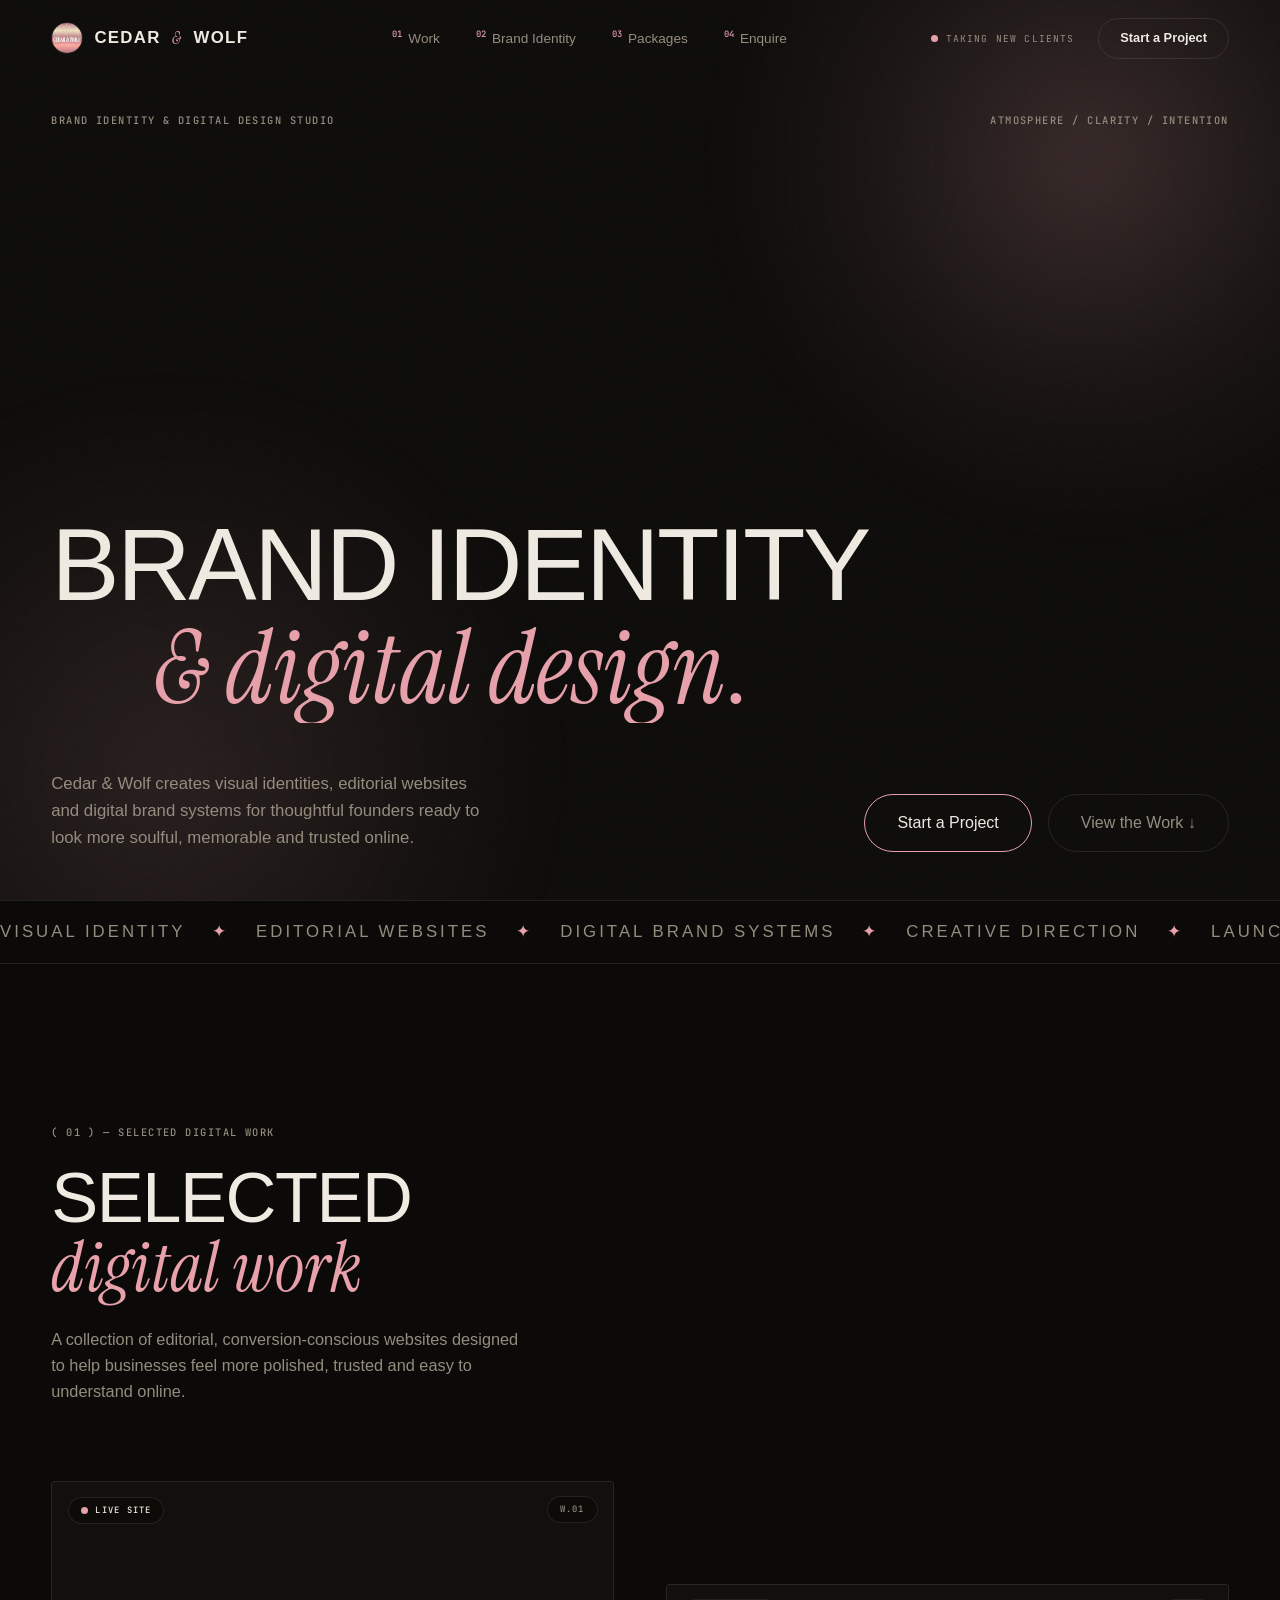
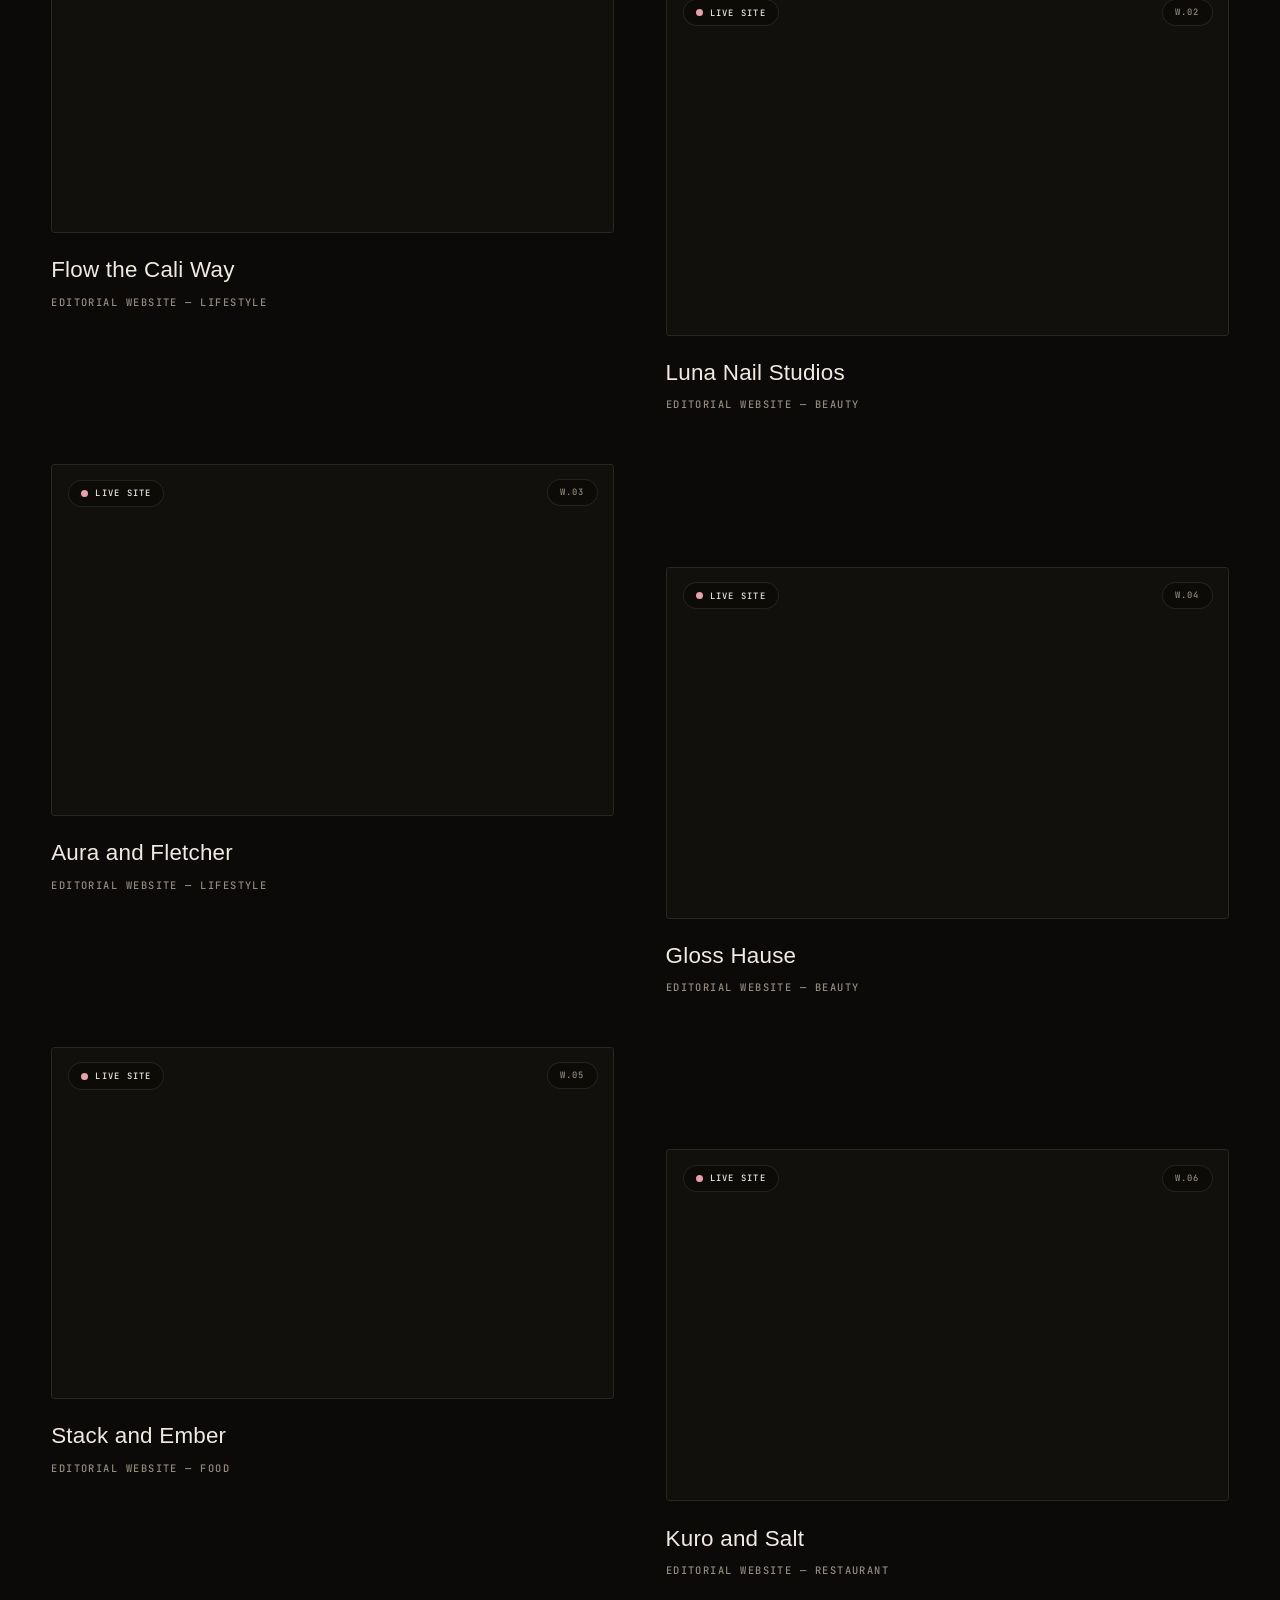
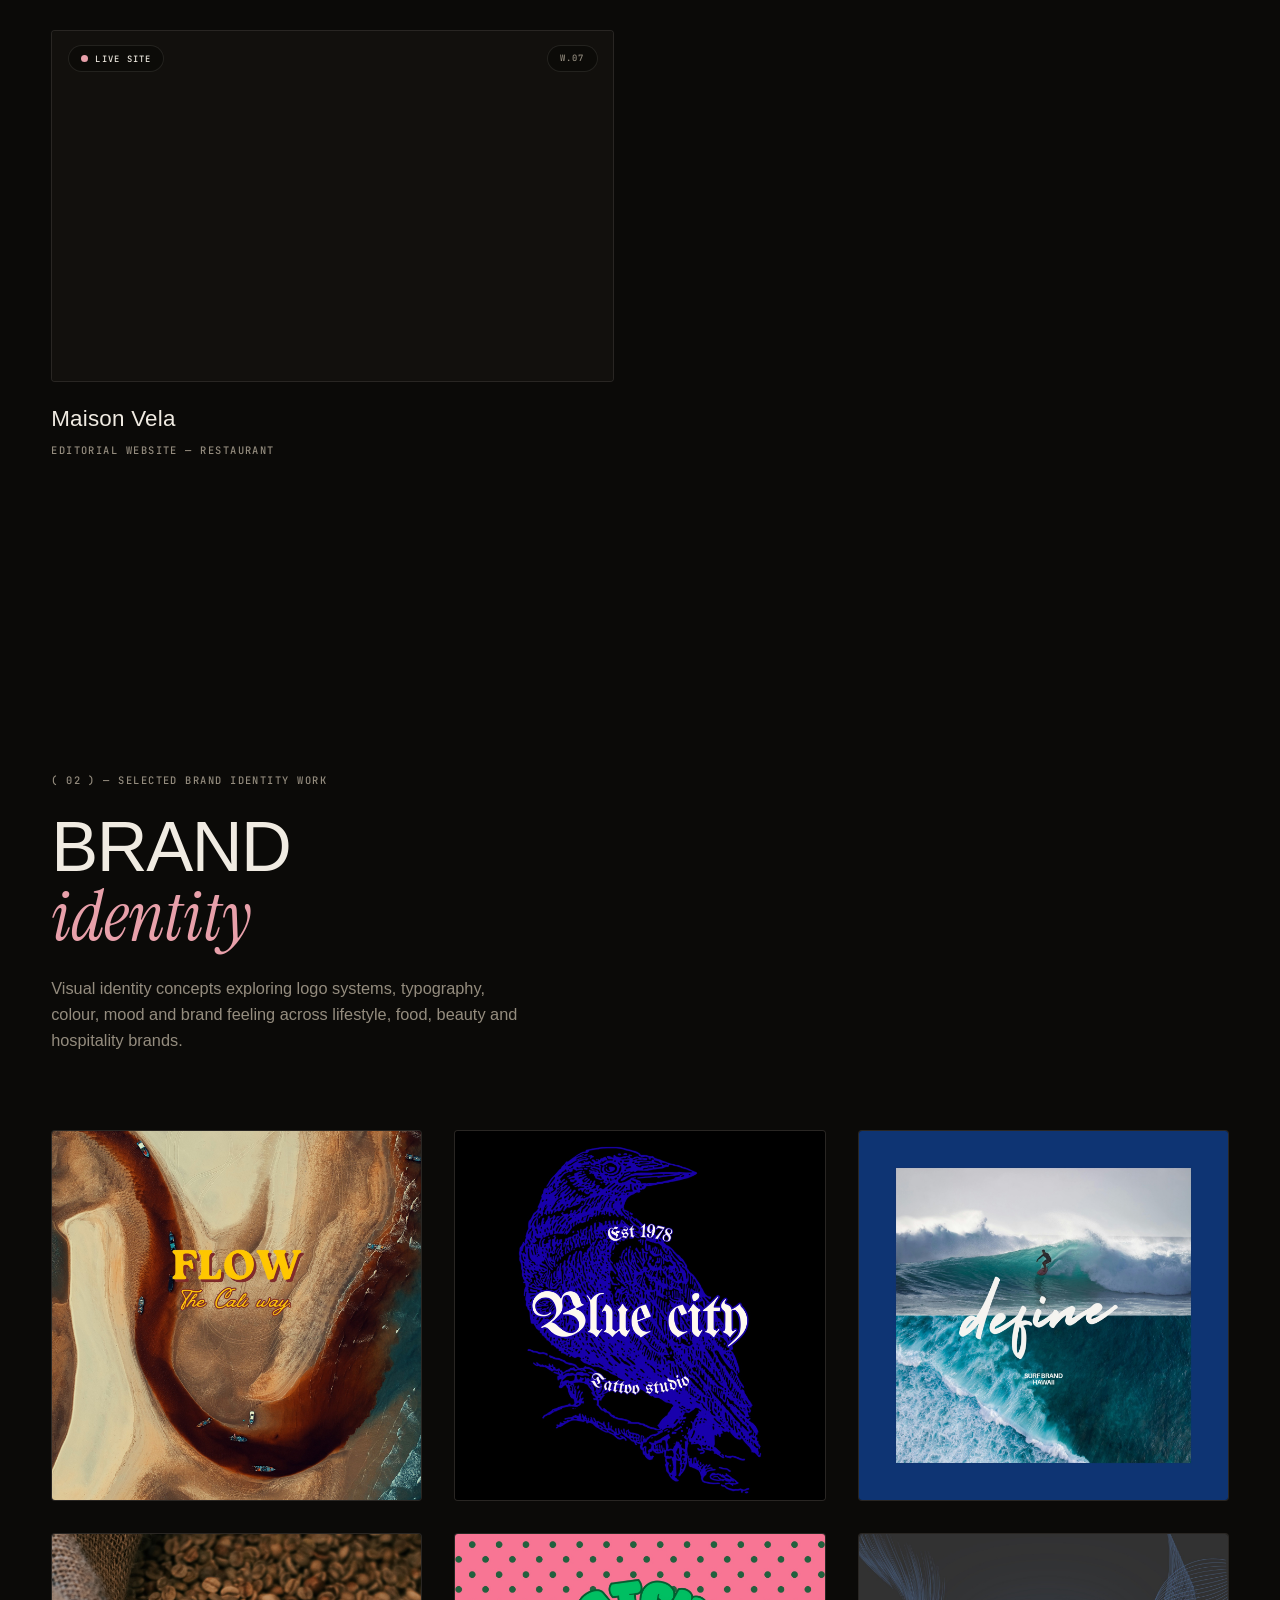
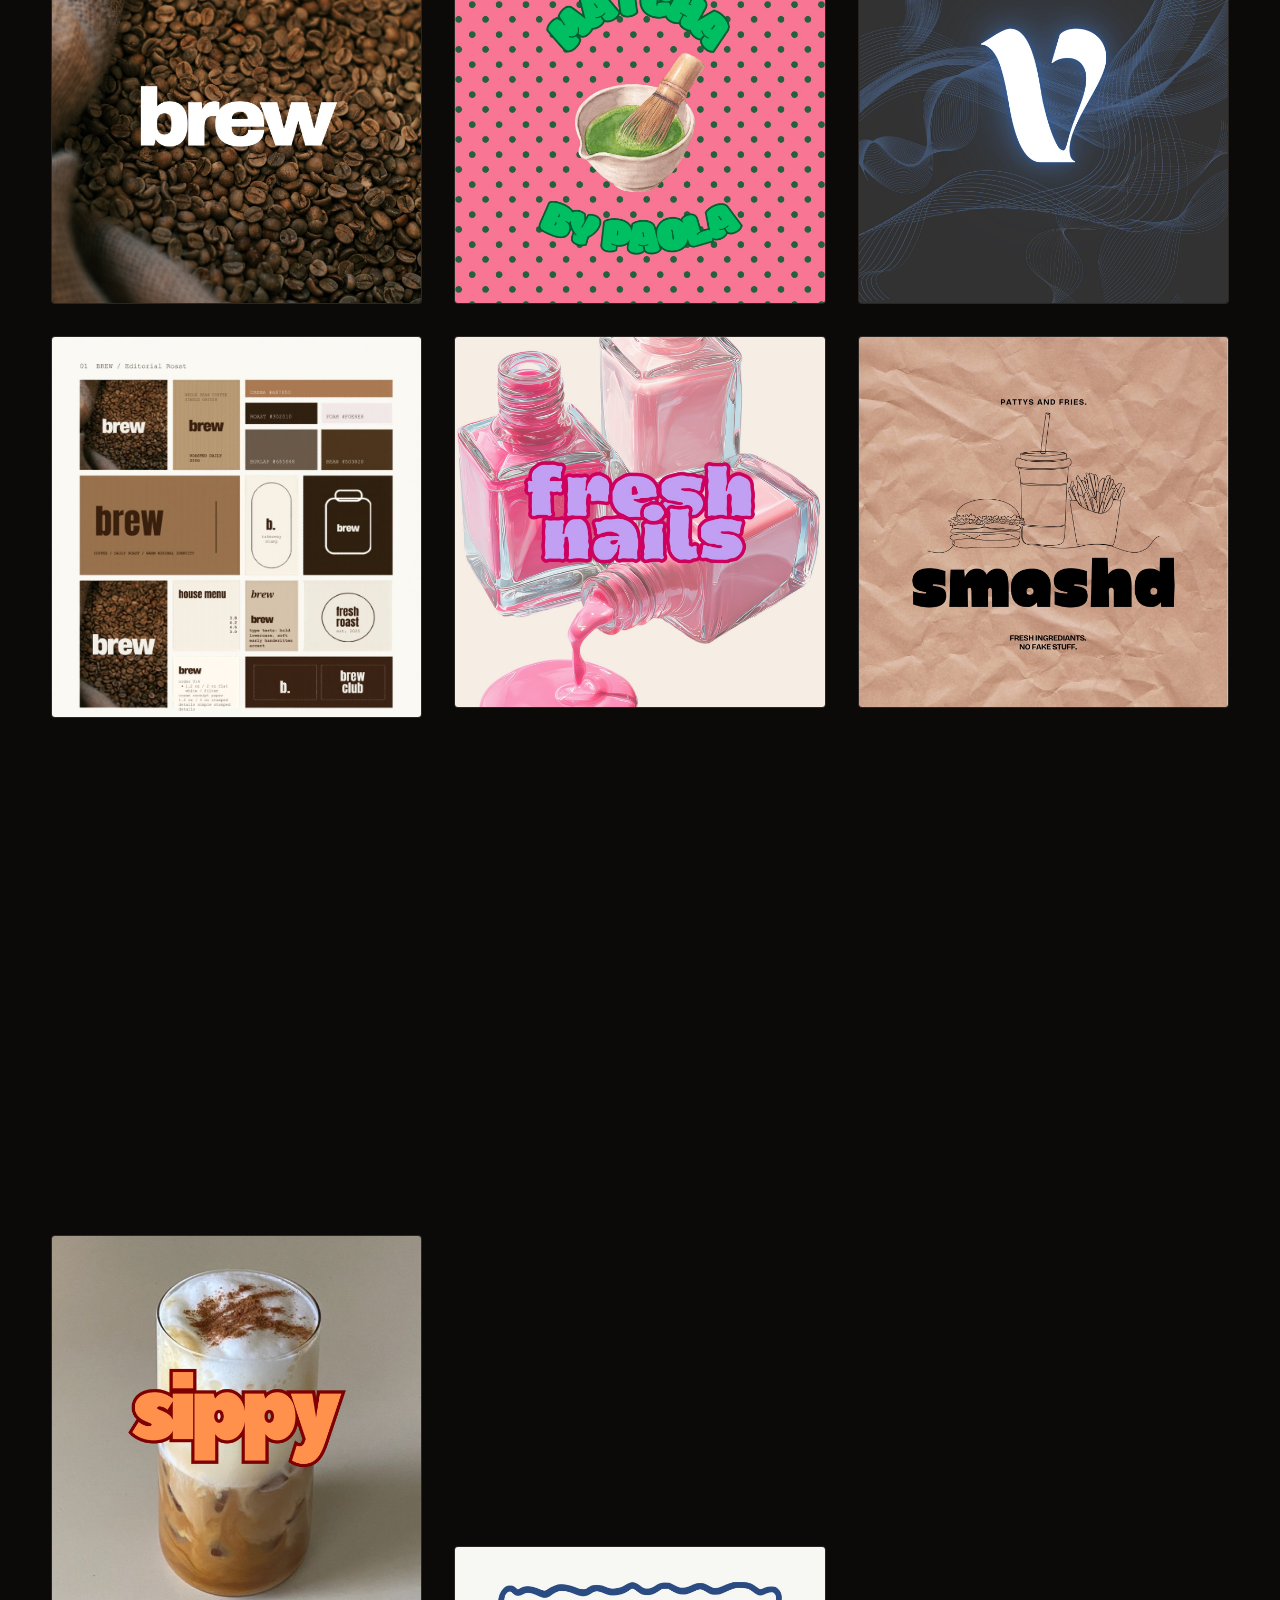
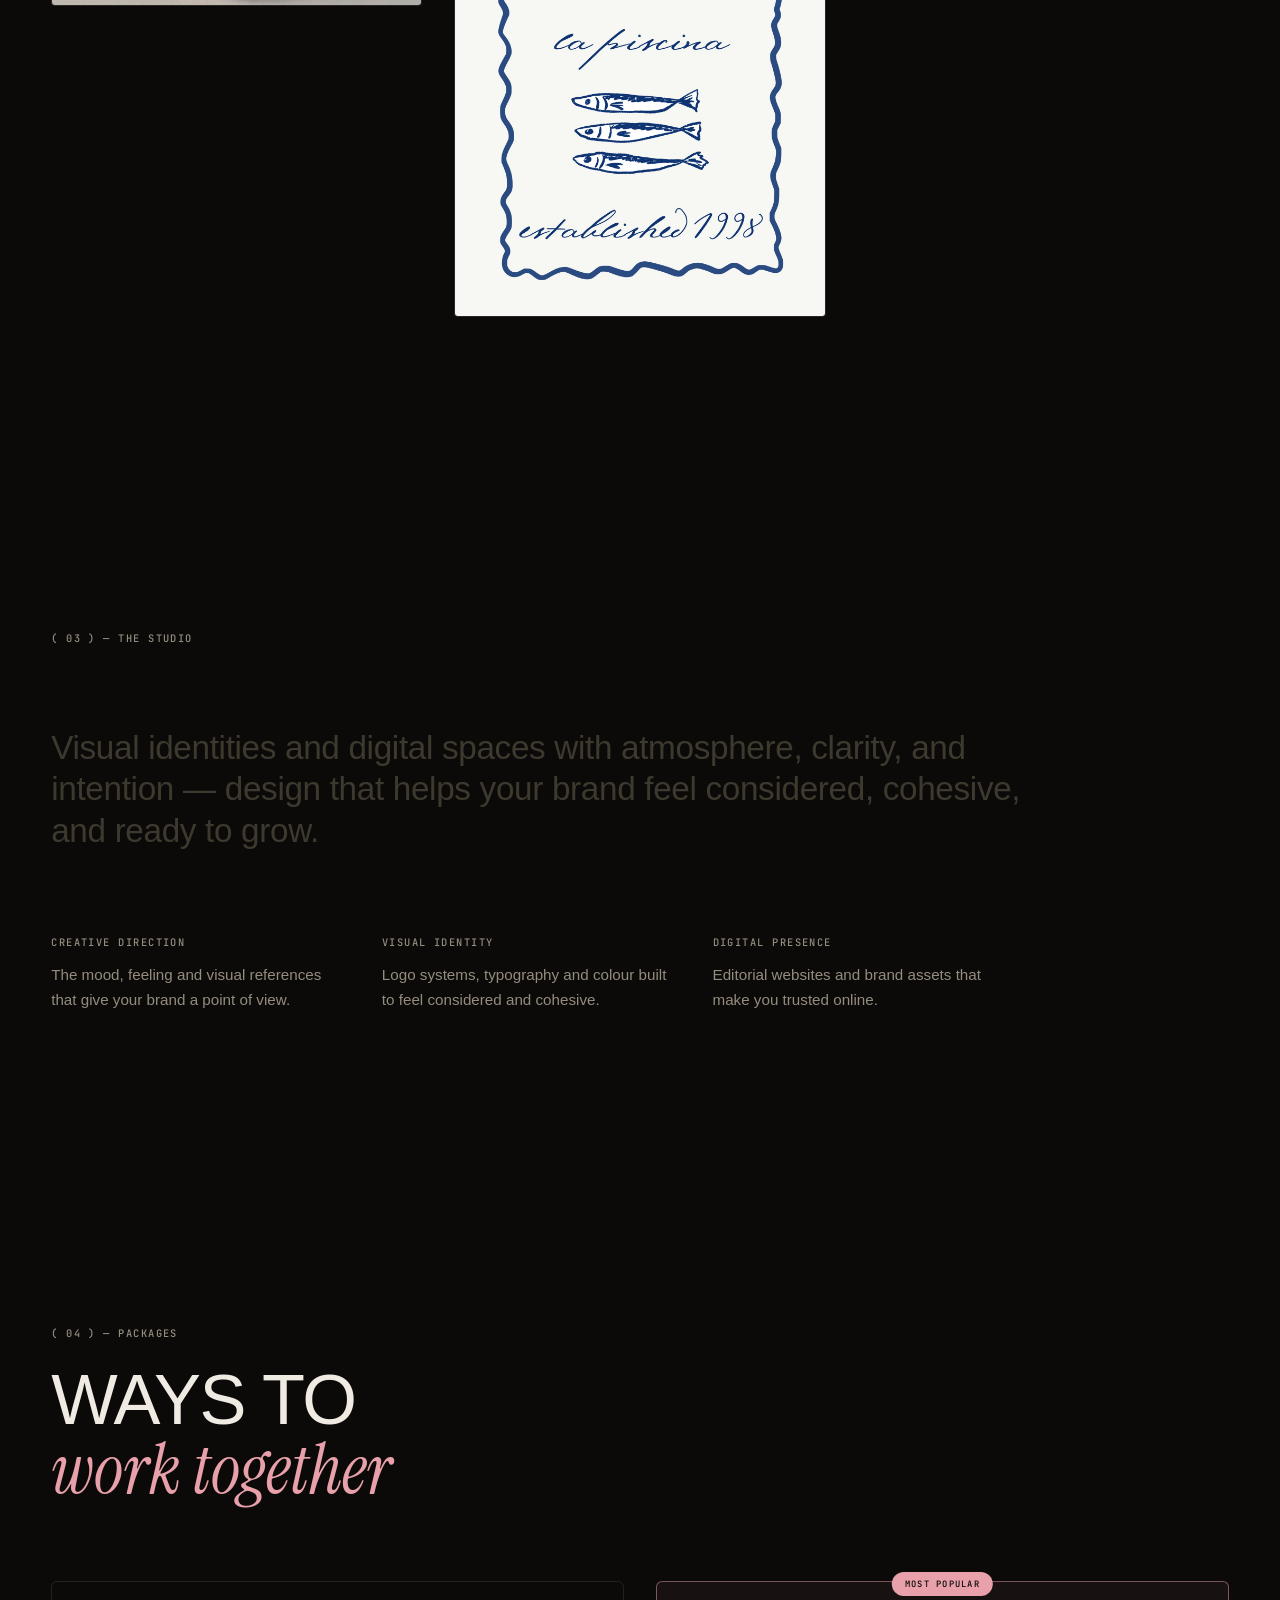
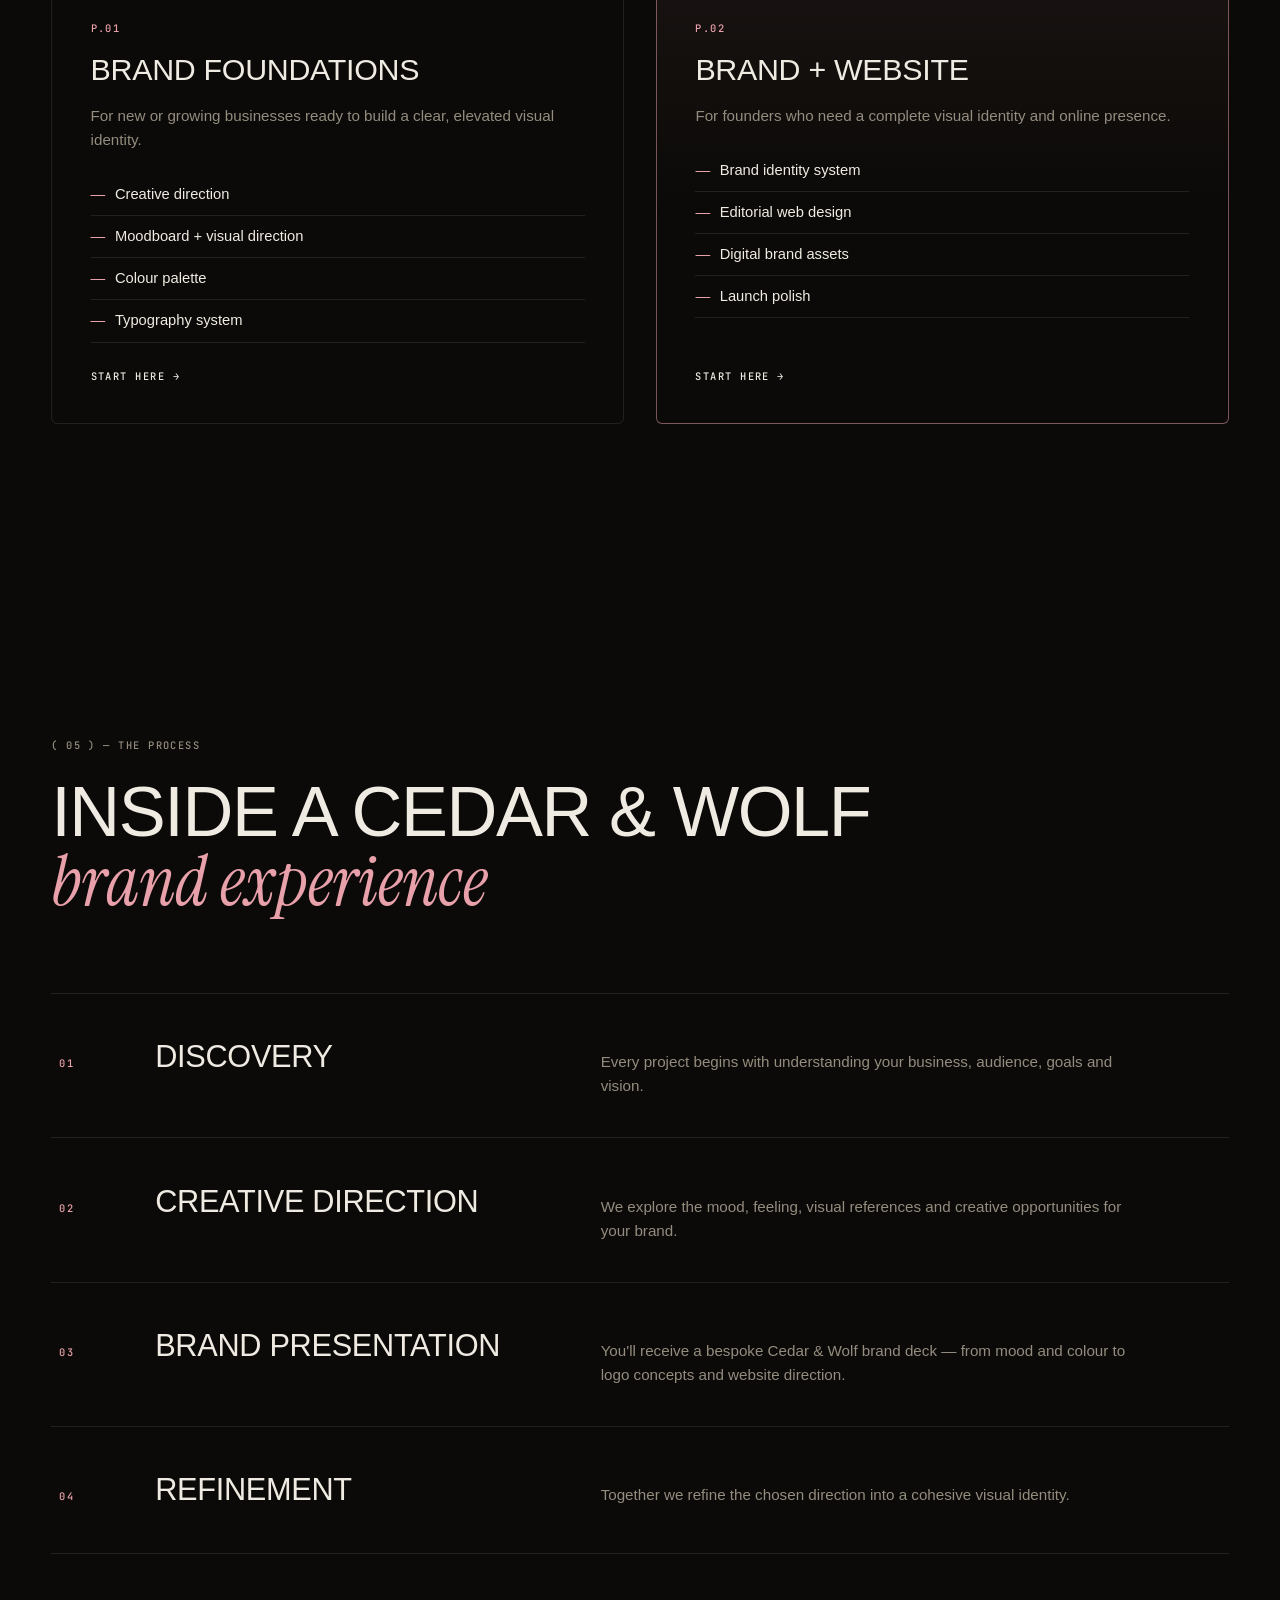
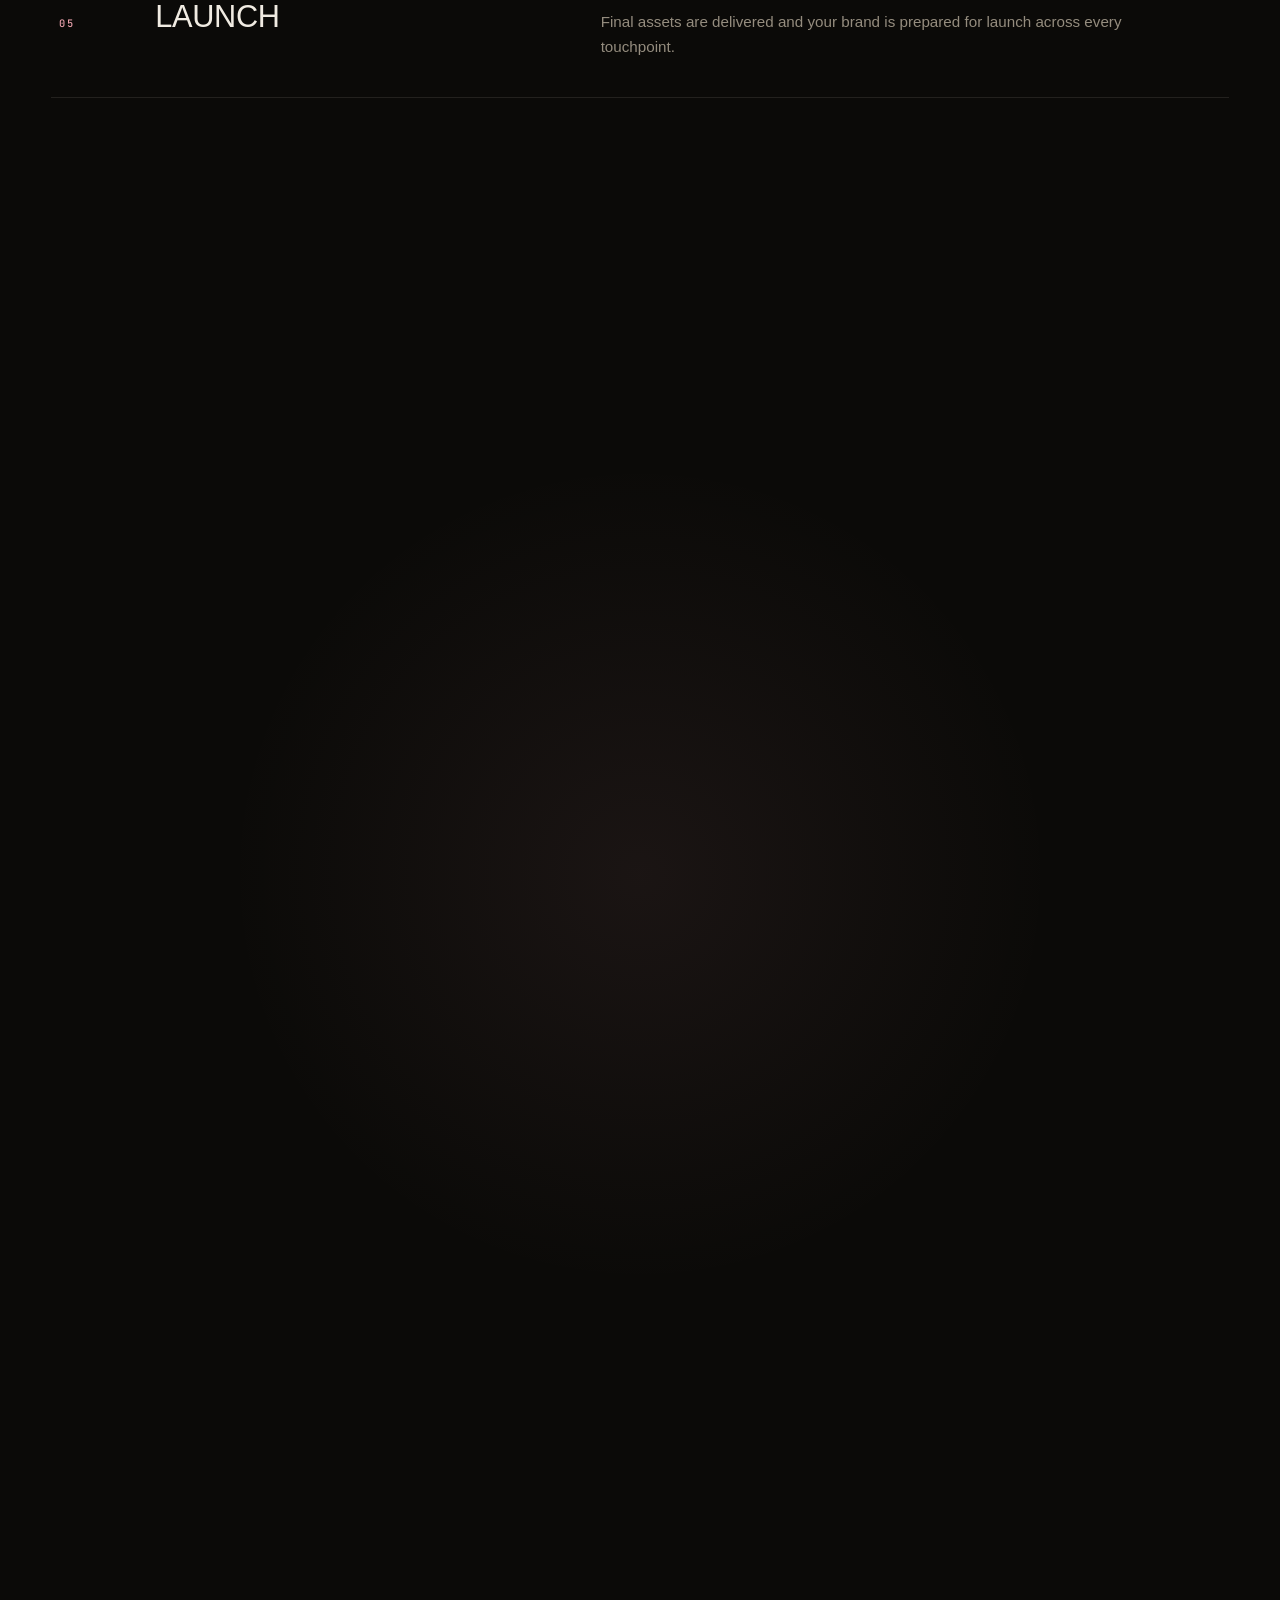
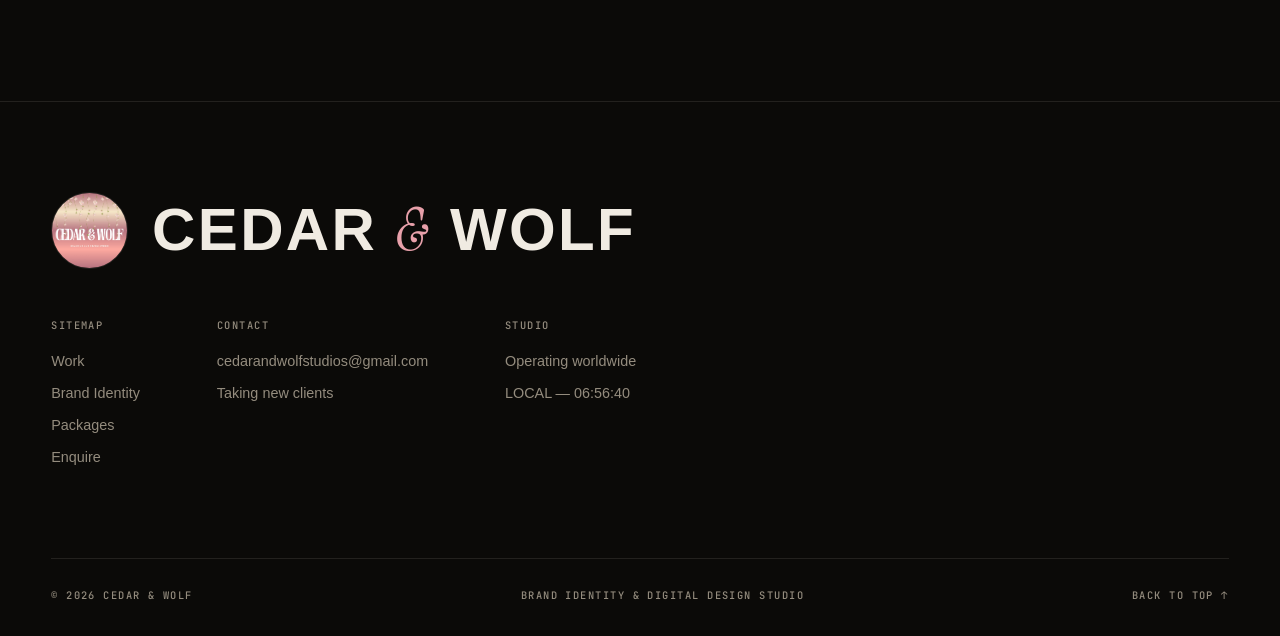
==== index.html @ b8459982 "Deploy finished Cedar and Wolf Studios site" ====
<!DOCTYPE html>
<html lang="en">
<head>
  <meta charset="UTF-8">
  <meta name="viewport" content="width=device-width, initial-scale=1.0">
  <title>Cedar &amp; Wolf — Brand Identity &amp; Digital Design Studio</title>
  <meta name="description" content="Cedar & Wolf creates visual identities, editorial websites and digital brand systems for thoughtful founders ready to look more soulful, memorable and trusted online.">
  <link rel="preconnect" href="https://api.fontshare.com">
  <link rel="preconnect" href="https://fonts.googleapis.com">
  <link rel="preconnect" href="https://fonts.gstatic.com" crossorigin>
  <link href="https://api.fontshare.com/v2/css?f[]=clash-display@400,500,600&f[]=satoshi@400,500,700&display=swap" rel="stylesheet">
  <link href="https://fonts.googleapis.com/css2?family=JetBrains+Mono:wght@400;500&family=Instrument+Serif:ital@0;1&display=swap" rel="stylesheet">
  <link rel="stylesheet" href="styles.css">
</head>
<body>

  <!-- Scroll progress -->
  <div class="progress" id="progressBar" aria-hidden="true"></div>

  <!-- Grain overlay -->
  <div class="grain" aria-hidden="true"></div>

  <!-- Navigation -->
  <header class="nav" id="nav">
    <a href="#top" class="nav__logo" data-hover>
      <img class="nav__medallion" src="assets/cedar-and-wolf-floral-logo.jpg" alt="">
      CEDAR <span class="amp">&amp;</span> WOLF
    </a>
    <nav class="nav__links">
      <a href="#work" data-hover><span class="nav__index">01</span> Work</a>
      <a href="#identity" data-hover><span class="nav__index">02</span> Brand Identity</a>
      <a href="#packages" data-hover><span class="nav__index">03</span> Packages</a>
      <a href="#enquire" data-hover><span class="nav__index">04</span> Enquire</a>
    </nav>
    <div class="nav__meta">
      <span class="nav__status"><span class="pulse"></span> TAKING NEW CLIENTS</span>
      <a href="#enquire" class="nav__cta" data-hover data-magnetic>Start a Project</a>
    </div>
  </header>

  <main id="top">

    <!-- ============ HERO ============ -->
    <section class="hero">
      <div class="hero__orb" aria-hidden="true"></div>
      <div class="hero__orb hero__orb--2" aria-hidden="true"></div>

      <div class="hero__meta">
        <span class="mono-label reveal">BRAND IDENTITY &amp; DIGITAL DESIGN STUDIO</span>
        <span class="mono-label reveal">ATMOSPHERE / CLARITY / INTENTION</span>
      </div>

      <h1 class="hero__title">
        <span class="hero__line"><span class="hero__word" data-load-reveal>BRAND</span>
        <span class="hero__word" data-load-reveal>IDENTITY</span></span>
        <span class="hero__line hero__line--indent">
          <span class="hero__word hero__word--serif" data-load-reveal>&amp; digital design<em class="hero__accent">.</em></span>
        </span>
      </h1>

      <div class="hero__bottom">
        <p class="hero__sub" data-load-reveal>
          Cedar &amp; Wolf creates visual identities, editorial websites and
          digital brand systems for thoughtful founders ready to look more
          soulful, memorable and trusted online.
        </p>
        <div class="hero__actions" data-load-reveal>
          <a href="#enquire" class="btn btn--solid" data-hover data-magnetic>Start a Project</a>
          <a href="#work" class="btn btn--ghost" data-hover>View the Work ↓</a>
        </div>
      </div>
    </section>

    <!-- ============ MARQUEE ============ -->
    <div class="marquee" aria-hidden="true">
      <div class="marquee__track">
        <span>VISUAL IDENTITY <i>✦</i> EDITORIAL WEBSITES <i>✦</i> DIGITAL BRAND SYSTEMS <i>✦</i> CREATIVE DIRECTION <i>✦</i> LAUNCH POLISH <i>✦</i>&nbsp;</span>
        <span>VISUAL IDENTITY <i>✦</i> EDITORIAL WEBSITES <i>✦</i> DIGITAL BRAND SYSTEMS <i>✦</i> CREATIVE DIRECTION <i>✦</i> LAUNCH POLISH <i>✦</i>&nbsp;</span>
      </div>
    </div>

    <!-- ============ SELECTED DIGITAL WORK ============ -->
    <section class="work section" id="work">
      <div class="section__head">
        <span class="mono-label reveal">( 01 ) — SELECTED DIGITAL WORK</span>
        <h2 class="section__title reveal">Selected<br><em>digital work</em></h2>
        <p class="section__desc reveal">
          A collection of editorial, conversion-conscious websites designed to help
          businesses feel more polished, trusted and easy to understand online.
        </p>
      </div>

      <div class="work__grid">
        <a class="project reveal" data-hover href="https://flowthecaliway.netlify.app/" target="_blank" rel="noreferrer">
          <div class="project__visual">
            <iframe src="https://flowthecaliway.netlify.app/" loading="lazy" tabindex="-1" title="Flow the Cali Way — live preview"></iframe>
            <span class="project__live mono-label"><span class="pulse"></span> LIVE SITE</span>
          </div>
          <div class="project__info">
            <h3>Flow the Cali Way</h3>
            <span class="mono-label">EDITORIAL WEBSITE — LIFESTYLE</span>
          </div>
          <span class="project__num mono-label">W.01</span>
        </a>
        <a class="project project--offset reveal" data-hover href="https://lunanailstudios.netlify.app/" target="_blank" rel="noreferrer">
          <div class="project__visual">
            <iframe src="https://lunanailstudios.netlify.app/" loading="lazy" tabindex="-1" title="Luna Nail Studios — live preview"></iframe>
            <span class="project__live mono-label"><span class="pulse"></span> LIVE SITE</span>
          </div>
          <div class="project__info">
            <h3>Luna Nail Studios</h3>
            <span class="mono-label">EDITORIAL WEBSITE — BEAUTY</span>
          </div>
          <span class="project__num mono-label">W.02</span>
        </a>
        <a class="project reveal" data-hover href="https://auraandfletcher.netlify.app/" target="_blank" rel="noreferrer">
          <div class="project__visual">
            <iframe src="https://auraandfletcher.netlify.app/" loading="lazy" tabindex="-1" title="Aura and Fletcher — live preview"></iframe>
            <span class="project__live mono-label"><span class="pulse"></span> LIVE SITE</span>
          </div>
          <div class="project__info">
            <h3>Aura and Fletcher</h3>
            <span class="mono-label">EDITORIAL WEBSITE — LIFESTYLE</span>
          </div>
          <span class="project__num mono-label">W.03</span>
        </a>
        <a class="project project--offset reveal" data-hover href="https://glosshause.netlify.app" target="_blank" rel="noreferrer">
          <div class="project__visual">
            <iframe src="https://glosshause.netlify.app" loading="lazy" tabindex="-1" title="Gloss Hause — live preview"></iframe>
            <span class="project__live mono-label"><span class="pulse"></span> LIVE SITE</span>
          </div>
          <div class="project__info">
            <h3>Gloss Hause</h3>
            <span class="mono-label">EDITORIAL WEBSITE — BEAUTY</span>
          </div>
          <span class="project__num mono-label">W.04</span>
        </a>
        <a class="project reveal" data-hover href="https://stackandember.netlify.app/" target="_blank" rel="noreferrer">
          <div class="project__visual">
            <iframe src="https://stackandember.netlify.app/" loading="lazy" tabindex="-1" title="Stack and Ember — live preview"></iframe>
            <span class="project__live mono-label"><span class="pulse"></span> LIVE SITE</span>
          </div>
          <div class="project__info">
            <h3>Stack and Ember</h3>
            <span class="mono-label">EDITORIAL WEBSITE — FOOD</span>
          </div>
          <span class="project__num mono-label">W.05</span>
        </a>
        <a class="project project--offset reveal" data-hover href="https://kuroandsalt.netlify.app/" target="_blank" rel="noreferrer">
          <div class="project__visual">
            <iframe src="https://kuroandsalt.netlify.app/" loading="lazy" tabindex="-1" title="Kuro and Salt — live preview"></iframe>
            <span class="project__live mono-label"><span class="pulse"></span> LIVE SITE</span>
          </div>
          <div class="project__info">
            <h3>Kuro and Salt</h3>
            <span class="mono-label">EDITORIAL WEBSITE — RESTAURANT</span>
          </div>
          <span class="project__num mono-label">W.06</span>
        </a>
        <a class="project reveal" data-hover href="https://maisonvelarestaurant.netlify.app/" target="_blank" rel="noreferrer">
          <div class="project__visual">
            <iframe src="https://maisonvelarestaurant.netlify.app/" loading="lazy" tabindex="-1" title="Maison Vela — live preview"></iframe>
            <span class="project__live mono-label"><span class="pulse"></span> LIVE SITE</span>
          </div>
          <div class="project__info">
            <h3>Maison Vela</h3>
            <span class="mono-label">EDITORIAL WEBSITE — RESTAURANT</span>
          </div>
          <span class="project__num mono-label">W.07</span>
        </a>
      </div>
    </section>

    <!-- ============ BRAND IDENTITY ============ -->
    <section class="identity section" id="identity">
      <div class="section__head">
        <span class="mono-label reveal">( 02 ) — SELECTED BRAND IDENTITY WORK</span>
        <h2 class="section__title reveal">Brand<br><em>identity</em></h2>
        <p class="section__desc reveal">
          Visual identity concepts exploring logo systems, typography, colour, mood
          and brand feeling across lifestyle, food, beauty and hospitality brands.
        </p>
      </div>

      <div class="identity__grid">
        <figure class="tile reveal" data-hover>
          <img src="assets/flow-identity.jpg" alt="Flow the Cali Way brand identity" loading="lazy">
        </figure>
        <figure class="tile reveal" data-hover>
          <img src="assets/brew-logo.jpg" alt="Brew Coffee logo design" loading="lazy">
        </figure>
        <figure class="tile reveal" data-hover>
          <img src="assets/brew-identity-board.jpg" alt="Brew Coffee editorial identity board" loading="lazy">
        </figure>
        <figure class="tile tile--transparent reveal" data-hover>
          <img src="assets/homey-logo.png" alt="Homey Furniture brand logo" loading="lazy">
        </figure>
        <figure class="tile reveal" data-hover>
          <img src="assets/homey-material-furniture.jpg" alt="Homey Furniture identity materials" loading="lazy">
        </figure>
        <figure class="tile reveal" data-hover>
          <img src="assets/sippy-logo.jpg" alt="Sippy Cafe branding" loading="lazy">
        </figure>
        <figure class="tile reveal" data-hover>
          <img src="assets/blue-city-logo.jpg" alt="Blue City Tattoo Studio logo" loading="lazy">
        </figure>
        <figure class="tile reveal" data-hover>
          <img src="assets/matcha-by-paola.jpg" alt="Matcha by Paola branding" loading="lazy">
        </figure>
        <figure class="tile reveal" data-hover>
          <img src="assets/fresh-nails-branding.jpg" alt="Fresh Nails branding" loading="lazy">
        </figure>
        <figure class="tile reveal" data-hover>
          <img src="assets/celestine-bar-branding.jpg" alt="Celestine Bar branding" loading="lazy">
        </figure>
        <figure class="tile reveal" data-hover>
          <img src="assets/remedy-beach-club.jpg" alt="Remedy Beach Club logo" loading="lazy">
        </figure>
        <figure class="tile reveal" data-hover>
          <img src="assets/la-piscina-branding.jpg" alt="La Piscina restaurant branding" loading="lazy">
        </figure>
        <figure class="tile reveal" data-hover>
          <img src="assets/define-surf-brand.jpg" alt="Define Surf brand design" loading="lazy">
        </figure>
        <figure class="tile reveal" data-hover>
          <img src="assets/velocity-logo.jpg" alt="Velocity monogram logo" loading="lazy">
        </figure>
        <figure class="tile reveal" data-hover>
          <img src="assets/smashd-branding.jpg" alt="Smashd food branding" loading="lazy">
        </figure>
        <figure class="tile reveal" data-hover>
          <img src="assets/mae-smith-identity.jpg" alt="Mae Smith poster-style identity" loading="lazy">
        </figure>
        <figure class="tile reveal" data-hover>
          <img src="assets/vinces-pizza-identity.jpg" alt="Vince's Pizza branding" loading="lazy">
        </figure>
      </div>
    </section>

    <!-- ============ ABOUT / MANIFESTO ============ -->
    <section class="manifesto section" id="studio">
      <div class="section__head">
        <span class="mono-label reveal">( 03 ) — THE STUDIO</span>
      </div>
      <p class="manifesto__text" id="manifestoText">
        Visual identities and digital spaces with atmosphere, clarity, and intention —
        design that helps your brand feel considered, cohesive, and ready to grow.
      </p>
      <div class="manifesto__foot">
        <div class="reveal">
          <span class="mono-label">CREATIVE DIRECTION</span>
          <p>The mood, feeling and visual references that give your brand a point of view.</p>
        </div>
        <div class="reveal">
          <span class="mono-label">VISUAL IDENTITY</span>
          <p>Logo systems, typography and colour built to feel considered and cohesive.</p>
        </div>
        <div class="reveal">
          <span class="mono-label">DIGITAL PRESENCE</span>
          <p>Editorial websites and brand assets that make you trusted online.</p>
        </div>
      </div>
    </section>

    <!-- ============ PACKAGES ============ -->
    <section class="packages section" id="packages">
      <div class="section__head">
        <span class="mono-label reveal">( 04 ) — PACKAGES</span>
        <h2 class="section__title reveal">Ways to<br><em>work together</em></h2>
      </div>

      <div class="packages__grid">
        <article class="package reveal" data-hover>
          <span class="package__num mono-label">P.01</span>
          <h3 class="package__name">Brand Foundations</h3>
          <p class="package__desc">For new or growing businesses ready to build a clear, elevated visual identity.</p>
          <ul class="package__list">
            <li>Creative direction</li>
            <li>Moodboard + visual direction</li>
            <li>Colour palette</li>
            <li>Typography system</li>
          </ul>
          <a href="#enquire" class="package__cta mono-label" data-hover>START HERE →</a>
        </article>

        <article class="package package--featured reveal" data-hover>
          <span class="package__tag mono-label">MOST POPULAR</span>
          <span class="package__num mono-label">P.02</span>
          <h3 class="package__name">Brand + Website</h3>
          <p class="package__desc">For founders who need a complete visual identity and online presence.</p>
          <ul class="package__list">
            <li>Brand identity system</li>
            <li>Editorial web design</li>
            <li>Digital brand assets</li>
            <li>Launch polish</li>
          </ul>
          <a href="#enquire" class="package__cta mono-label" data-hover>START HERE →</a>
        </article>

      </div>
    </section>

    <!-- ============ PROCESS ============ -->
    <section class="process section" id="process">
      <div class="section__head">
        <span class="mono-label reveal">( 05 ) — THE PROCESS</span>
        <h2 class="section__title reveal">Inside a Cedar &amp; Wolf<br><em>brand experience</em></h2>
      </div>

      <div class="process__list">
        <article class="step reveal" data-hover>
          <span class="step__index mono-label">01</span>
          <h3 class="step__name">Discovery</h3>
          <p class="step__desc">Every project begins with understanding your business, audience, goals and vision.</p>
        </article>
        <article class="step reveal" data-hover>
          <span class="step__index mono-label">02</span>
          <h3 class="step__name">Creative Direction</h3>
          <p class="step__desc">We explore the mood, feeling, visual references and creative opportunities for your brand.</p>
        </article>
        <article class="step reveal" data-hover>
          <span class="step__index mono-label">03</span>
          <h3 class="step__name">Brand Presentation</h3>
          <p class="step__desc">You'll receive a bespoke Cedar &amp; Wolf brand deck — from mood and colour to logo concepts and website direction.</p>
        </article>
        <article class="step reveal" data-hover>
          <span class="step__index mono-label">04</span>
          <h3 class="step__name">Refinement</h3>
          <p class="step__desc">Together we refine the chosen direction into a cohesive visual identity.</p>
        </article>
        <article class="step reveal" data-hover>
          <span class="step__index mono-label">05</span>
          <h3 class="step__name">Launch</h3>
          <p class="step__desc">Final assets are delivered and your brand is prepared for launch across every touchpoint.</p>
        </article>
      </div>
    </section>

    <!-- ============ ENQUIRE ============ -->
    <section class="enquire section" id="enquire">
      <div class="enquire__head">
        <span class="mono-label reveal">( 06 ) — ENQUIRE</span>
        <div class="cta__badge reveal" aria-hidden="true">
          <svg viewBox="0 0 100 100">
            <defs>
              <path id="ctaCircle" d="M50,50 m-36,0 a36,36 0 1,1 72,0 a36,36 0 1,1 -72,0"/>
            </defs>
            <text textLength="226" lengthAdjust="spacingAndGlyphs"><textPath href="#ctaCircle">CEDAR &amp; WOLF — LET'S BEGIN — </textPath></text>
          </svg>
          <img class="cta__badge-logo" src="assets/cedar-and-wolf-floral-logo.jpg" alt="">
        </div>
        <h2 class="enquire__title">
          <span class="reveal">Tell me about the brand</span>
          <span class="reveal enquire__title-accent">you're <em>building</em></span>
        </h2>
        <p class="section__desc section__desc--center reveal">
          Share a little about your business, vision and goals.
          I'll come back to you with the best next step.
        </p>
        <a href="mailto:cedarandwolfstudios@gmail.com" class="enquire__email mono-label reveal" data-hover>
          CEDARANDWOLFSTUDIOS@GMAIL.COM ↗
        </a>
      </div>

      <form class="form reveal" name="enquiry" method="POST" data-netlify="true" netlify-honeypot="bot-field">
        <input type="hidden" name="form-name" value="enquiry">
        <p class="hidden-field"><label>Don't fill this out: <input name="bot-field"></label></p>

        <div class="form__row">
          <div class="form__field">
            <label class="mono-label" for="f-name">NAME</label>
            <input type="text" id="f-name" name="name" required placeholder="Your name">
          </div>
          <div class="form__field">
            <label class="mono-label" for="f-email">EMAIL</label>
            <input type="email" id="f-email" name="email" required placeholder="you@example.com">
          </div>
        </div>

        <div class="form__row">
          <div class="form__field">
            <label class="mono-label" for="f-brand">BUSINESS / BRAND NAME</label>
            <input type="text" id="f-brand" name="brand" placeholder="Your brand">
          </div>
          <div class="form__field">
            <label class="mono-label" for="f-social">INSTAGRAM OR WEBSITE</label>
            <input type="text" id="f-social" name="social" placeholder="@handle or URL">
          </div>
        </div>

        <div class="form__row">
          <div class="form__field">
            <label class="mono-label" for="f-interest">WHAT ARE YOU INTERESTED IN?</label>
            <select id="f-interest" name="interest">
              <option>Brand Identity</option>
              <option>Brand + Website</option>
              <option>Website Refresh</option>
              <option>Ongoing Design Support</option>
              <option>Not sure yet</option>
            </select>
          </div>
          <div class="form__field">
            <label class="mono-label" for="f-budget">ESTIMATED INVESTMENT</label>
            <select id="f-budget" name="budget">
              <option>£500–£1,000</option>
              <option>£1,000–£2,000</option>
              <option>£2,000–£5,000</option>
              <option>£5,000+</option>
            </select>
          </div>
        </div>

        <div class="form__field">
          <label class="mono-label" for="f-message">TELL ME A LITTLE ABOUT YOUR BUSINESS AND WHAT YOU'RE HOPING TO CREATE OR IMPROVE.</label>
          <textarea id="f-message" name="message" rows="5" placeholder="Your business, your vision, your goals…"></textarea>
        </div>

        <button type="submit" class="btn btn--solid form__submit" data-hover data-magnetic>
          Send Enquiry <span class="btn__arrow">↗</span>
        </button>
      </form>
    </section>

  </main>

  <!-- ============ FOOTER ============ -->
  <footer class="footer">
    <div class="footer__top">
      <div class="footer__brand-wrap">
        <img class="footer__logo" src="assets/cedar-and-wolf-floral-logo.jpg" alt="Cedar & Wolf floral logo">
        <div class="footer__brand">CEDAR <span class="amp">&amp;</span> WOLF</div>
      </div>
      <div class="footer__cols">
        <div>
          <span class="mono-label">SITEMAP</span>
          <a href="#work" data-hover>Work</a>
          <a href="#identity" data-hover>Brand Identity</a>
          <a href="#packages" data-hover>Packages</a>
          <a href="#enquire" data-hover>Enquire</a>
        </div>
        <div>
          <span class="mono-label">CONTACT</span>
          <a href="mailto:cedarandwolfstudios@gmail.com" data-hover>cedarandwolfstudios@gmail.com</a>
          <span class="footer__line">Taking new clients</span>
        </div>
        <div>
          <span class="mono-label">STUDIO</span>
          <span class="footer__line">Operating worldwide</span>
          <span class="footer__line" id="localTime">— : — : —</span>
        </div>
      </div>
    </div>
    <div class="footer__bottom">
      <span class="mono-label">© 2026 CEDAR &amp; WOLF</span>
      <span class="mono-label">BRAND IDENTITY &amp; DIGITAL DESIGN STUDIO</span>
      <a href="#top" class="mono-label" data-hover>BACK TO TOP ↑</a>
    </div>
  </footer>

  <script src="script.js"></script>
</body>
</html>
---- styles.css ----
/* ============================================================
   CEDAR & WOLF — Brand Identity & Digital Design Studio
   ============================================================ */

:root {
  --bg: #0b0a08;
  --bg-raised: #12100d;
  --ink: #f0ebe2;
  --ink-dim: #948c7e;
  --ink-faint: #3e392f;
  --accent: #e8a0aa;
  --line: rgba(240, 235, 226, 0.1);
  --font-display: "Clash Display", sans-serif;
  --font-body: "Satoshi", sans-serif;
  --font-mono: "JetBrains Mono", monospace;
  --font-serif: "Instrument Serif", serif;
  --ease-out: cubic-bezier(0.22, 1, 0.36, 1);
  --pad: clamp(1.25rem, 4vw, 4rem);
}

* { margin: 0; padding: 0; box-sizing: border-box; }

html { scroll-behavior: smooth; }

body {
  background: var(--bg);
  color: var(--ink);
  font-family: var(--font-body);
  font-size: 1rem;
  line-height: 1.6;
  overflow-x: hidden;
  -webkit-font-smoothing: antialiased;
}

::selection { background: var(--accent); color: #0b0a08; }

a { color: inherit; text-decoration: none; }

.amp {
  font-family: var(--font-serif);
  font-style: italic;
  font-weight: 400;
  color: var(--accent);
}

/* ---------- Utilities ---------- */

.mono-label {
  font-family: var(--font-mono);
  font-size: 0.65rem;
  font-weight: 500;
  letter-spacing: 0.14em;
  text-transform: uppercase;
  color: var(--ink-dim);
}

.section { padding: clamp(6rem, 12vw, 11rem) var(--pad); }

.section__head { margin-bottom: clamp(3rem, 6vw, 5.5rem); }

.section__title {
  font-family: var(--font-display);
  font-weight: 500;
  font-size: clamp(2.3rem, 5.5vw, 4.5rem);
  line-height: 0.98;
  letter-spacing: -0.02em;
  text-transform: uppercase;
  margin-top: 1.25rem;
}

.section__title em {
  font-family: var(--font-serif);
  font-style: italic;
  font-weight: 400;
  text-transform: lowercase;
  letter-spacing: 0;
  color: var(--accent);
}

.section__desc {
  max-width: 30rem;
  color: var(--ink-dim);
  margin-top: 1.5rem;
  font-size: 1.02rem;
}

.section__desc--center { margin-left: auto; margin-right: auto; }

/* ---------- Buttons ---------- */

.btn {
  display: inline-flex;
  align-items: center;
  gap: 0.7rem;
  font-family: var(--font-display);
  font-weight: 500;
  font-size: 1rem;
  padding: 0.95rem 2rem;
  border-radius: 100px;
  border: 1px solid var(--line);
  position: relative;
  overflow: hidden;
  z-index: 1;
  transition: color 0.35s, border-color 0.35s;
}

.btn--solid { border-color: var(--accent); color: var(--ink); }

.btn--solid::before {
  content: "";
  position: absolute;
  inset: 0;
  background: var(--accent);
  transform: translateY(101%);
  transition: transform 0.45s var(--ease-out);
  z-index: -1;
  border-radius: 100px;
}

.btn--solid:hover { color: #0b0a08; }
.btn--solid:hover::before { transform: translateY(0); }

.btn--ghost { border-color: var(--line); color: var(--ink-dim); }
.btn--ghost:hover { border-color: var(--ink-dim); color: var(--ink); }

.btn__arrow { transition: transform 0.35s var(--ease-out); }
.btn:hover .btn__arrow { transform: translate(0.2rem, -0.2rem); }

/* ---------- Reveal animations ---------- */

.reveal {
  opacity: 0;
  transform: translateY(2.5rem);
  transition: opacity 0.9s var(--ease-out), transform 0.9s var(--ease-out);
}

.reveal.is-visible { opacity: 1; transform: translateY(0); }

[data-load-reveal] {
  opacity: 0;
  transform: translateY(110%);
  transition: opacity 1s var(--ease-out), transform 1.1s var(--ease-out);
}

body.is-loaded [data-load-reveal] { opacity: 1; transform: translateY(0); }

/* ---------- Scroll progress ---------- */

.progress {
  position: fixed;
  top: 0; left: 0;
  width: 100%;
  height: 2px;
  background: var(--accent);
  transform-origin: left;
  transform: scaleX(0);
  z-index: 120;
  box-shadow: 0 0 10px rgba(232, 160, 170, 0.5);
}

/* ---------- Grain ---------- */

.grain {
  position: fixed;
  inset: 0;
  z-index: 140;
  pointer-events: none;
  opacity: 0.05;
  background-image: url("data:image/svg+xml,%3Csvg xmlns='http://www.w3.org/2000/svg' width='300' height='300'%3E%3Cfilter id='n'%3E%3CfeTurbulence type='fractalNoise' baseFrequency='0.9' numOctaves='2'/%3E%3C/filter%3E%3Crect width='100%25' height='100%25' filter='url(%23n)'/%3E%3C/svg%3E");
  animation: grain-shift 0.7s steps(4) infinite;
}

@keyframes grain-shift {
  0% { background-position: 0 0; }
  25% { background-position: -60px 90px; }
  50% { background-position: 90px -60px; }
  75% { background-position: -90px -90px; }
  100% { background-position: 60px 60px; }
}

/* ---------- Navigation ---------- */

.nav {
  position: fixed;
  top: 0; left: 0; right: 0;
  z-index: 100;
  display: flex;
  align-items: center;
  justify-content: space-between;
  gap: 2rem;
  padding: 1.1rem var(--pad);
  border-bottom: 1px solid transparent;
  transition: transform 0.5s var(--ease-out), background-color 0.4s, border-color 0.4s;
}

.nav.is-scrolled {
  background: rgba(11, 10, 8, 0.72);
  backdrop-filter: blur(16px);
  -webkit-backdrop-filter: blur(16px);
  border-bottom-color: var(--line);
}

.nav.is-hidden { transform: translateY(-100%); }

.nav__logo {
  font-family: var(--font-display);
  font-weight: 600;
  font-size: 1.05rem;
  letter-spacing: 0.08em;
  white-space: nowrap;
  display: flex;
  align-items: center;
  gap: 0.7rem;
}

.nav__medallion {
  width: 32px;
  height: 32px;
  border-radius: 50%;
  object-fit: cover;
  border: 1px solid var(--line);
  transition: border-color 0.3s, transform 0.5s var(--ease-out);
}

.nav__logo:hover .nav__medallion {
  border-color: rgba(232, 160, 170, 0.5);
  transform: rotate(12deg);
}

.nav__links {
  display: flex;
  gap: 2.25rem;
}

.nav__links a {
  font-size: 0.85rem;
  font-weight: 500;
  color: var(--ink-dim);
  transition: color 0.3s;
  white-space: nowrap;
}

.nav__links a:hover { color: var(--ink); }

.nav__index {
  font-family: var(--font-mono);
  font-size: 0.55rem;
  color: var(--accent);
  vertical-align: super;
  margin-right: 0.15rem;
}

.nav__meta { display: flex; align-items: center; gap: 1.5rem; }

.nav__status {
  font-family: var(--font-mono);
  font-size: 0.6rem;
  letter-spacing: 0.12em;
  color: var(--ink-dim);
  display: flex;
  align-items: center;
  gap: 0.5rem;
  white-space: nowrap;
}

.pulse {
  width: 7px; height: 7px;
  border-radius: 50%;
  background: var(--accent);
  animation: pulse 2s infinite;
  flex-shrink: 0;
}

@keyframes pulse {
  0%, 100% { box-shadow: 0 0 0 0 rgba(232, 160, 170, 0.5); }
  50% { box-shadow: 0 0 0 6px rgba(232, 160, 170, 0); }
}

.nav__cta {
  font-size: 0.8rem;
  font-weight: 700;
  padding: 0.6rem 1.3rem;
  border: 1px solid var(--line);
  border-radius: 100px;
  transition: background-color 0.3s, color 0.3s, border-color 0.3s;
  white-space: nowrap;
}

.nav__cta:hover {
  background: var(--accent);
  border-color: var(--accent);
  color: #0b0a08;
}

@media (max-width: 1000px) {
  .nav__links, .nav__status { display: none; }
}

/* ---------- Hero ---------- */

.hero {
  min-height: 100svh;
  display: flex;
  flex-direction: column;
  justify-content: flex-end;
  padding: 7rem var(--pad) 3rem;
  position: relative;
  overflow: hidden;
}

.hero__orb {
  position: absolute;
  width: 60vw; height: 60vw;
  max-width: 800px; max-height: 800px;
  top: -25%; right: -15%;
  background: radial-gradient(circle at center,
    rgba(232, 160, 170, 0.2) 0%,
    rgba(232, 160, 170, 0.06) 40%,
    transparent 70%);
  border-radius: 50%;
  filter: blur(20px);
  animation: orb-drift 14s ease-in-out infinite alternate;
}

.hero__orb--2 {
  top: auto;
  right: auto;
  bottom: -30%;
  left: -18%;
  width: 70vw; height: 70vw;
  background: radial-gradient(circle at center,
    rgba(232, 160, 170, 0.13) 0%,
    rgba(232, 160, 170, 0.04) 45%,
    transparent 70%);
  animation: orb-drift-2 18s ease-in-out infinite alternate;
}

@keyframes orb-drift {
  from { transform: translate(0, 0) scale(1); }
  to { transform: translate(-8%, 12%) scale(1.15); }
}

@keyframes orb-drift-2 {
  from { transform: translate(0, 0) scale(1.1); }
  to { transform: translate(10%, -10%) scale(0.95); }
}

.hero__meta {
  display: flex;
  justify-content: space-between;
  gap: 1rem;
  margin-bottom: auto;
  position: relative;
}

.hero__title {
  font-family: var(--font-display);
  font-weight: 500;
  font-size: clamp(2.4rem, 8vw, 7.25rem);
  line-height: 0.95;
  letter-spacing: -0.025em;
  text-transform: uppercase;
  position: relative;
  margin: 2rem 0 3rem;
}

.hero__line { display: block; overflow: hidden; padding-bottom: 0.06em; }

.hero__line--indent { padding-left: clamp(1.5rem, 8vw, 10rem); }

.hero__word { display: inline-block; }

.hero__word--serif {
  font-family: var(--font-serif);
  font-style: italic;
  font-weight: 400;
  text-transform: lowercase;
  letter-spacing: 0;
  color: var(--accent);
}

.hero__accent { color: var(--accent); font-style: normal; }

.hero__line:nth-child(1) .hero__word:nth-child(1) { transition-delay: 0.1s; }
.hero__line:nth-child(1) .hero__word:nth-child(2) { transition-delay: 0.18s; }
.hero__line:nth-child(2) .hero__word { transition-delay: 0.3s; }

.hero__bottom {
  display: flex;
  justify-content: space-between;
  align-items: flex-end;
  gap: 2rem;
  position: relative;
}

.hero__sub {
  max-width: 28rem;
  color: var(--ink-dim);
  font-size: 1.05rem;
  transition-delay: 0.5s;
}

.hero__actions {
  display: flex;
  align-items: center;
  gap: 1rem;
  transition-delay: 0.6s;
  flex-shrink: 0;
}

@media (max-width: 700px) {
  .hero__bottom { flex-direction: column; align-items: flex-start; }
  .hero__meta .mono-label:last-child { display: none; }
}

/* ---------- Marquee ---------- */

.marquee {
  border-top: 1px solid var(--line);
  border-bottom: 1px solid var(--line);
  padding: 1.1rem 0;
  overflow: hidden;
}

.marquee__track {
  display: flex;
  width: max-content;
  animation: marquee 30s linear infinite;
}

.marquee__track span {
  font-family: var(--font-display);
  font-size: 1.05rem;
  font-weight: 400;
  letter-spacing: 0.18em;
  color: var(--ink-dim);
  white-space: nowrap;
}

.marquee__track i {
  font-style: normal;
  color: var(--accent);
  margin: 0 1.2rem;
}

@keyframes marquee {
  from { transform: translateX(0); }
  to { transform: translateX(-50%); }
}

/* ---------- Work (live iframe previews) ---------- */

.work__grid {
  display: grid;
  grid-template-columns: 1fr 1fr;
  gap: clamp(1.5rem, 4vw, 4rem);
}

.project { display: block; position: relative; }

.project--offset { margin-top: clamp(3rem, 8vw, 7rem); }

.project__visual {
  aspect-ratio: 16 / 10;
  border-radius: 4px;
  border: 1px solid var(--line);
  overflow: hidden;
  position: relative;
  background: var(--bg-raised);
  transition: border-color 0.4s;
}

.project:hover .project__visual { border-color: rgba(232, 160, 170, 0.45); }

.project__visual iframe {
  width: 200%;
  height: 200%;
  border: 0;
  transform: scale(0.5);
  transform-origin: 0 0;
  pointer-events: none;
  background: var(--bg-raised);
  transition: transform 0.8s var(--ease-out);
}

.project:hover .project__visual iframe { transform: scale(0.42); }

.project__live {
  position: absolute;
  top: 0.9rem;
  left: 1rem;
  display: flex;
  align-items: center;
  gap: 0.45rem;
  font-size: 0.55rem;
  color: var(--ink);
  background: rgba(11, 10, 8, 0.7);
  backdrop-filter: blur(8px);
  -webkit-backdrop-filter: blur(8px);
  border: 1px solid var(--line);
  border-radius: 100px;
  padding: 0.35rem 0.75rem;
}

.project__info { margin-top: 1.2rem; display: flex; flex-direction: column; gap: 0.35rem; }

.project__info h3 {
  font-family: var(--font-display);
  font-weight: 500;
  font-size: clamp(1.05rem, 1.8vw, 1.4rem);
  letter-spacing: 0.01em;
  transition: color 0.3s;
}

.project:hover .project__info h3 { color: var(--accent); }

.project__num {
  position: absolute;
  top: 0.95rem; right: 1rem;
  color: var(--ink-dim);
  background: rgba(11, 10, 8, 0.7);
  backdrop-filter: blur(8px);
  -webkit-backdrop-filter: blur(8px);
  border: 1px solid var(--line);
  border-radius: 100px;
  padding: 0.35rem 0.75rem;
  font-size: 0.55rem;
}

@media (max-width: 750px) {
  .work__grid { grid-template-columns: 1fr; }
  .project--offset { margin-top: 0; }
}

/* ---------- Brand identity grid ---------- */

.identity__grid {
  columns: 3;
  column-gap: clamp(1.25rem, 2.5vw, 2.25rem);
}

@media (max-width: 950px) { .identity__grid { columns: 2; } }
@media (max-width: 600px) { .identity__grid { columns: 1; } }

.tile {
  break-inside: avoid;
  margin-bottom: clamp(1.25rem, 2.5vw, 2.25rem);
  border: 1px solid var(--line);
  border-radius: 4px;
  overflow: hidden;
  background: var(--bg-raised);
  transition: border-color 0.4s, transform 0.5s var(--ease-out);
}

.tile:hover {
  border-color: rgba(232, 160, 170, 0.45);
  transform: translateY(-4px);
}

.tile img {
  width: 100%;
  display: block;
  transition: transform 0.8s var(--ease-out);
}

.tile:hover img { transform: scale(1.04); }

/* transparent artwork (e.g. the fluffy Homey wordmark) sits on the dark tile */
.tile--transparent {
  padding: clamp(1.5rem, 3vw, 2.5rem);
  display: flex;
  align-items: center;
}

/* ---------- Manifesto ---------- */

.manifesto__text {
  font-family: var(--font-display);
  font-weight: 400;
  font-size: clamp(1.35rem, 2.6vw, 2.25rem);
  line-height: 1.25;
  letter-spacing: -0.01em;
  max-width: 64rem;
}

.manifesto__text .word {
  color: var(--ink-faint);
  transition: color 0.35s ease;
}

.manifesto__text .word.is-lit { color: var(--ink); }

.manifesto__foot {
  display: grid;
  grid-template-columns: repeat(auto-fit, minmax(240px, 1fr));
  gap: 2rem;
  max-width: 60rem;
  margin-top: clamp(3rem, 6vw, 5rem);
}

.manifesto__foot p {
  color: var(--ink-dim);
  font-size: 0.95rem;
  margin-top: 0.6rem;
}

/* ---------- Packages ---------- */

.packages__grid {
  display: grid;
  grid-template-columns: repeat(auto-fit, minmax(280px, 1fr));
  gap: clamp(1.25rem, 2.5vw, 2rem);
  align-items: stretch;
}

.package {
  border: 1px solid var(--line);
  border-radius: 6px;
  padding: clamp(1.75rem, 3vw, 2.5rem);
  display: flex;
  flex-direction: column;
  gap: 1.1rem;
  position: relative;
  background: transparent;
  transition: transform 0.5s var(--ease-out), border-color 0.4s, background-color 0.4s;
}

.package:hover {
  transform: translateY(-6px);
  border-color: rgba(232, 160, 170, 0.45);
  background: var(--bg-raised);
}

.package--featured {
  border-color: rgba(232, 160, 170, 0.5);
  background: linear-gradient(180deg, rgba(232, 160, 170, 0.06), transparent 55%);
}

.package__tag {
  position: absolute;
  top: -0.6rem;
  left: 50%;
  transform: translateX(-50%);
  background: var(--accent);
  color: #0b0a08;
  font-size: 0.55rem;
  padding: 0.3rem 0.8rem;
  border-radius: 100px;
  white-space: nowrap;
}

.package__num { color: var(--accent); }

.package__name {
  font-family: var(--font-display);
  font-weight: 500;
  font-size: clamp(1.5rem, 2.4vw, 1.9rem);
  text-transform: uppercase;
  letter-spacing: -0.01em;
  line-height: 1.05;
}

.package__desc { color: var(--ink-dim); font-size: 0.95rem; }

.package__list {
  list-style: none;
  margin-top: 0.25rem;
  flex-grow: 1;
}

.package__list li {
  padding: 0.55rem 0;
  border-bottom: 1px solid var(--line);
  font-size: 0.92rem;
  color: var(--ink);
}

.package__list li::before {
  content: "—";
  color: var(--accent);
  margin-right: 0.6rem;
}

.package__cta {
  color: var(--ink);
  margin-top: 0.5rem;
  transition: color 0.3s, letter-spacing 0.3s;
}

.package__cta:hover { color: var(--accent); letter-spacing: 0.2em; }

/* ---------- Process ---------- */

.process__list { border-top: 1px solid var(--line); }

.step {
  display: grid;
  grid-template-columns: 4rem 1fr 1.5fr;
  align-items: baseline;
  gap: 2rem;
  padding: 2.4rem 0.5rem;
  border-bottom: 1px solid var(--line);
  transition: padding 0.4s var(--ease-out), background-color 0.4s;
}

.step:hover { background: var(--bg-raised); padding-left: 1.5rem; }

.step__index { color: var(--accent); }

.step__name {
  font-family: var(--font-display);
  font-weight: 500;
  font-size: clamp(1.3rem, 2.4vw, 2rem);
  text-transform: uppercase;
  letter-spacing: -0.01em;
  transition: color 0.3s, transform 0.4s var(--ease-out);
}

.step:hover .step__name { color: var(--accent); transform: translateX(0.4rem); }

.step__desc {
  color: var(--ink-dim);
  font-size: 0.95rem;
  max-width: 34rem;
}

@media (max-width: 800px) {
  .step { grid-template-columns: 3rem 1fr; }
  .step__desc { grid-column: 2; }
}

/* ---------- Enquire ---------- */

.enquire {
  position: relative;
  overflow: hidden;
}

.enquire::before {
  content: "";
  position: absolute;
  width: 70vw; height: 70vw;
  max-width: 900px; max-height: 900px;
  left: 50%; top: 12%;
  transform: translateX(-50%);
  background: radial-gradient(circle, rgba(232, 160, 170, 0.07) 0%, transparent 65%);
  pointer-events: none;
}

.enquire__head {
  text-align: center;
  margin-bottom: clamp(3.5rem, 7vw, 6rem);
  position: relative;
}

.cta__badge {
  width: clamp(90px, 12vw, 120px);
  margin: 2rem auto;
  position: relative;
}

.cta__badge svg {
  display: block;
  width: 100%;
  animation: spin 16s linear infinite;
}

@keyframes spin { to { transform: rotate(360deg); } }

.cta__badge text {
  font-family: var(--font-mono);
  font-size: 8.2px;
  letter-spacing: 0.24em;
  fill: var(--ink-dim);
}

.cta__badge-logo {
  position: absolute;
  inset: 24%;
  width: 52%;
  height: 52%;
  border-radius: 50%;
  object-fit: cover;
  border: 1px solid var(--line);
}

.enquire__title {
  font-family: var(--font-display);
  font-weight: 500;
  font-size: clamp(1.9rem, 4.8vw, 3.9rem);
  line-height: 1;
  letter-spacing: -0.02em;
  text-transform: uppercase;
  margin-bottom: 1.5rem;
}

.enquire__title span { display: block; }

.enquire__title-accent { transition-delay: 0.12s; }

.enquire__title em {
  font-family: var(--font-serif);
  font-style: italic;
  font-weight: 400;
  text-transform: lowercase;
  letter-spacing: 0;
  color: var(--accent);
}

.enquire__email {
  display: inline-block;
  margin-top: 1.5rem;
  color: var(--ink);
  border-bottom: 1px solid var(--ink-faint);
  padding-bottom: 0.3rem;
  transition: color 0.3s, border-color 0.3s;
}

.enquire__email:hover { color: var(--accent); border-color: var(--accent); }

/* ---------- Form ---------- */

.form {
  max-width: 46rem;
  margin: 0 auto;
  display: flex;
  flex-direction: column;
  gap: 2.25rem;
  position: relative;
}

.hidden-field { display: none; }

.form__row {
  display: grid;
  grid-template-columns: 1fr 1fr;
  gap: 2.25rem;
}

@media (max-width: 640px) { .form__row { grid-template-columns: 1fr; } }

.form__field { display: flex; flex-direction: column; gap: 0.7rem; }

.form__field .mono-label { font-size: 0.58rem; }

.form__field input,
.form__field select,
.form__field textarea {
  background: transparent;
  border: none;
  border-bottom: 1px solid var(--ink-faint);
  color: var(--ink);
  font-family: var(--font-body);
  font-size: 1.05rem;
  padding: 0.6rem 0.1rem;
  border-radius: 0;
  outline: none;
  transition: border-color 0.3s;
  -webkit-appearance: none;
  appearance: none;
}

.form__field select {
  background-image: url("data:image/svg+xml,%3Csvg xmlns='http://www.w3.org/2000/svg' width='10' height='6'%3E%3Cpath d='M0 0l5 6 5-6z' fill='%23948c7e'/%3E%3C/svg%3E");
  background-repeat: no-repeat;
  background-position: right 0.2rem center;
  padding-right: 1.5rem;
}

.form__field select option { background: var(--bg-raised); color: var(--ink); }

.form__field input::placeholder,
.form__field textarea::placeholder { color: var(--ink-faint); }

.form__field input:focus,
.form__field select:focus,
.form__field textarea:focus { border-bottom-color: var(--accent); }

.form__field textarea { resize: vertical; min-height: 7rem; line-height: 1.6; }

.form__submit {
  align-self: center;
  margin-top: 1rem;
  background: transparent;
  font-size: 1.1rem;
  padding: 1.1rem 2.6rem;
  color: var(--ink);
}

/* ---------- Footer ---------- */

.footer {
  border-top: 1px solid var(--line);
  padding: clamp(3.5rem, 7vw, 6rem) var(--pad) 2rem;
}

.footer__top {
  display: flex;
  justify-content: space-between;
  flex-wrap: wrap;
  gap: 3rem;
  margin-bottom: clamp(3.5rem, 7vw, 6rem);
}

.footer__brand-wrap {
  display: flex;
  align-items: center;
  gap: clamp(1rem, 2vw, 1.5rem);
}

.footer__logo {
  width: clamp(56px, 6vw, 80px);
  height: clamp(56px, 6vw, 80px);
  border-radius: 50%;
  object-fit: cover;
  border: 1px solid var(--line);
  display: block;
}

.footer__brand {
  font-family: var(--font-display);
  font-weight: 600;
  font-size: clamp(2rem, 5vw, 3.75rem);
  letter-spacing: 0.04em;
  line-height: 1;
}

.footer__cols {
  display: flex;
  gap: clamp(2.5rem, 6vw, 6rem);
  flex-wrap: wrap;
}

.footer__cols > div { display: flex; flex-direction: column; gap: 0.55rem; }

.footer__cols .mono-label { margin-bottom: 0.5rem; }

.footer__cols a {
  font-size: 0.9rem;
  color: var(--ink-dim);
  transition: color 0.3s;
  width: fit-content;
}

.footer__cols a:hover { color: var(--accent); }

.footer__line {
  font-size: 0.9rem;
  color: var(--ink-dim);
  font-variant-numeric: tabular-nums;
}

.footer__bottom {
  display: flex;
  justify-content: space-between;
  flex-wrap: wrap;
  gap: 1rem;
  padding-top: 1.75rem;
  border-top: 1px solid var(--line);
}

/* ---------- Reduced motion ---------- */

@media (prefers-reduced-motion: reduce) {
  *, *::before, *::after {
    animation-duration: 0.01ms !important;
    animation-iteration-count: 1 !important;
    transition-duration: 0.01ms !important;
  }
  html { scroll-behavior: auto; }
}
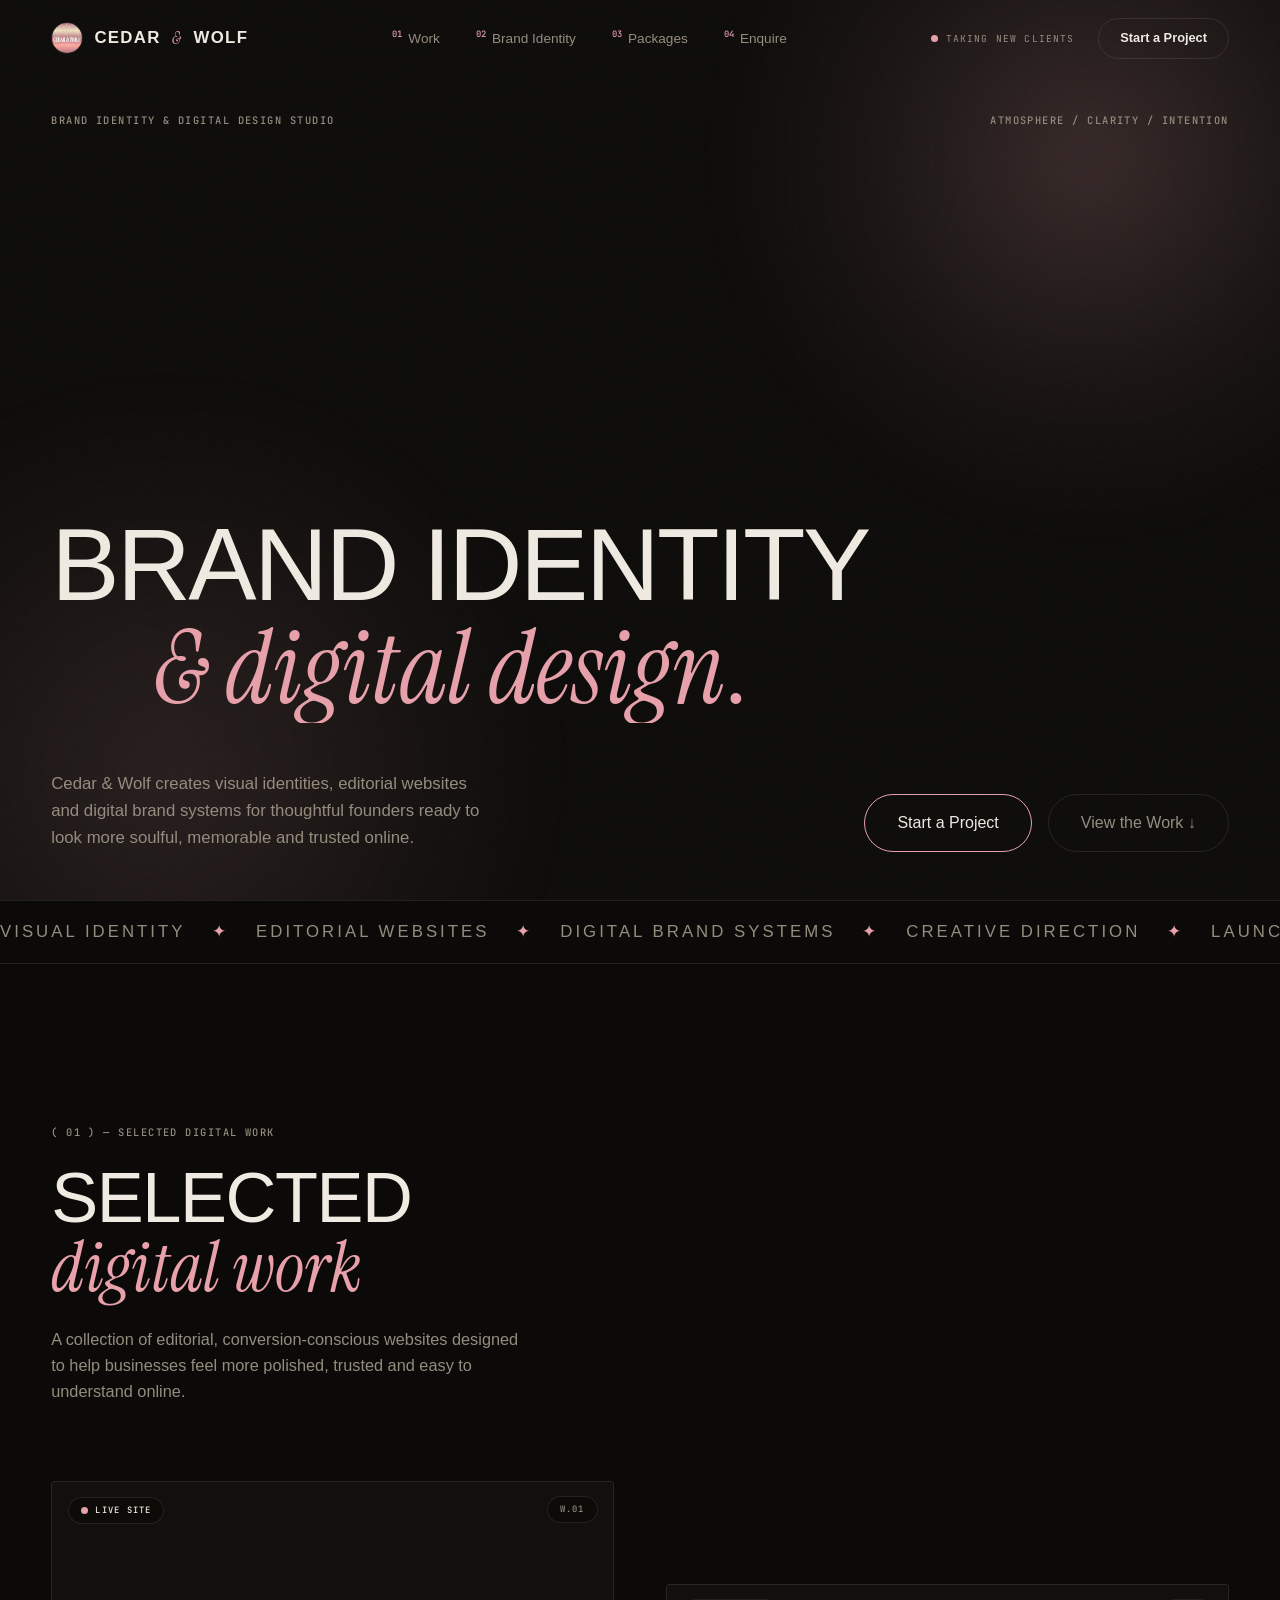
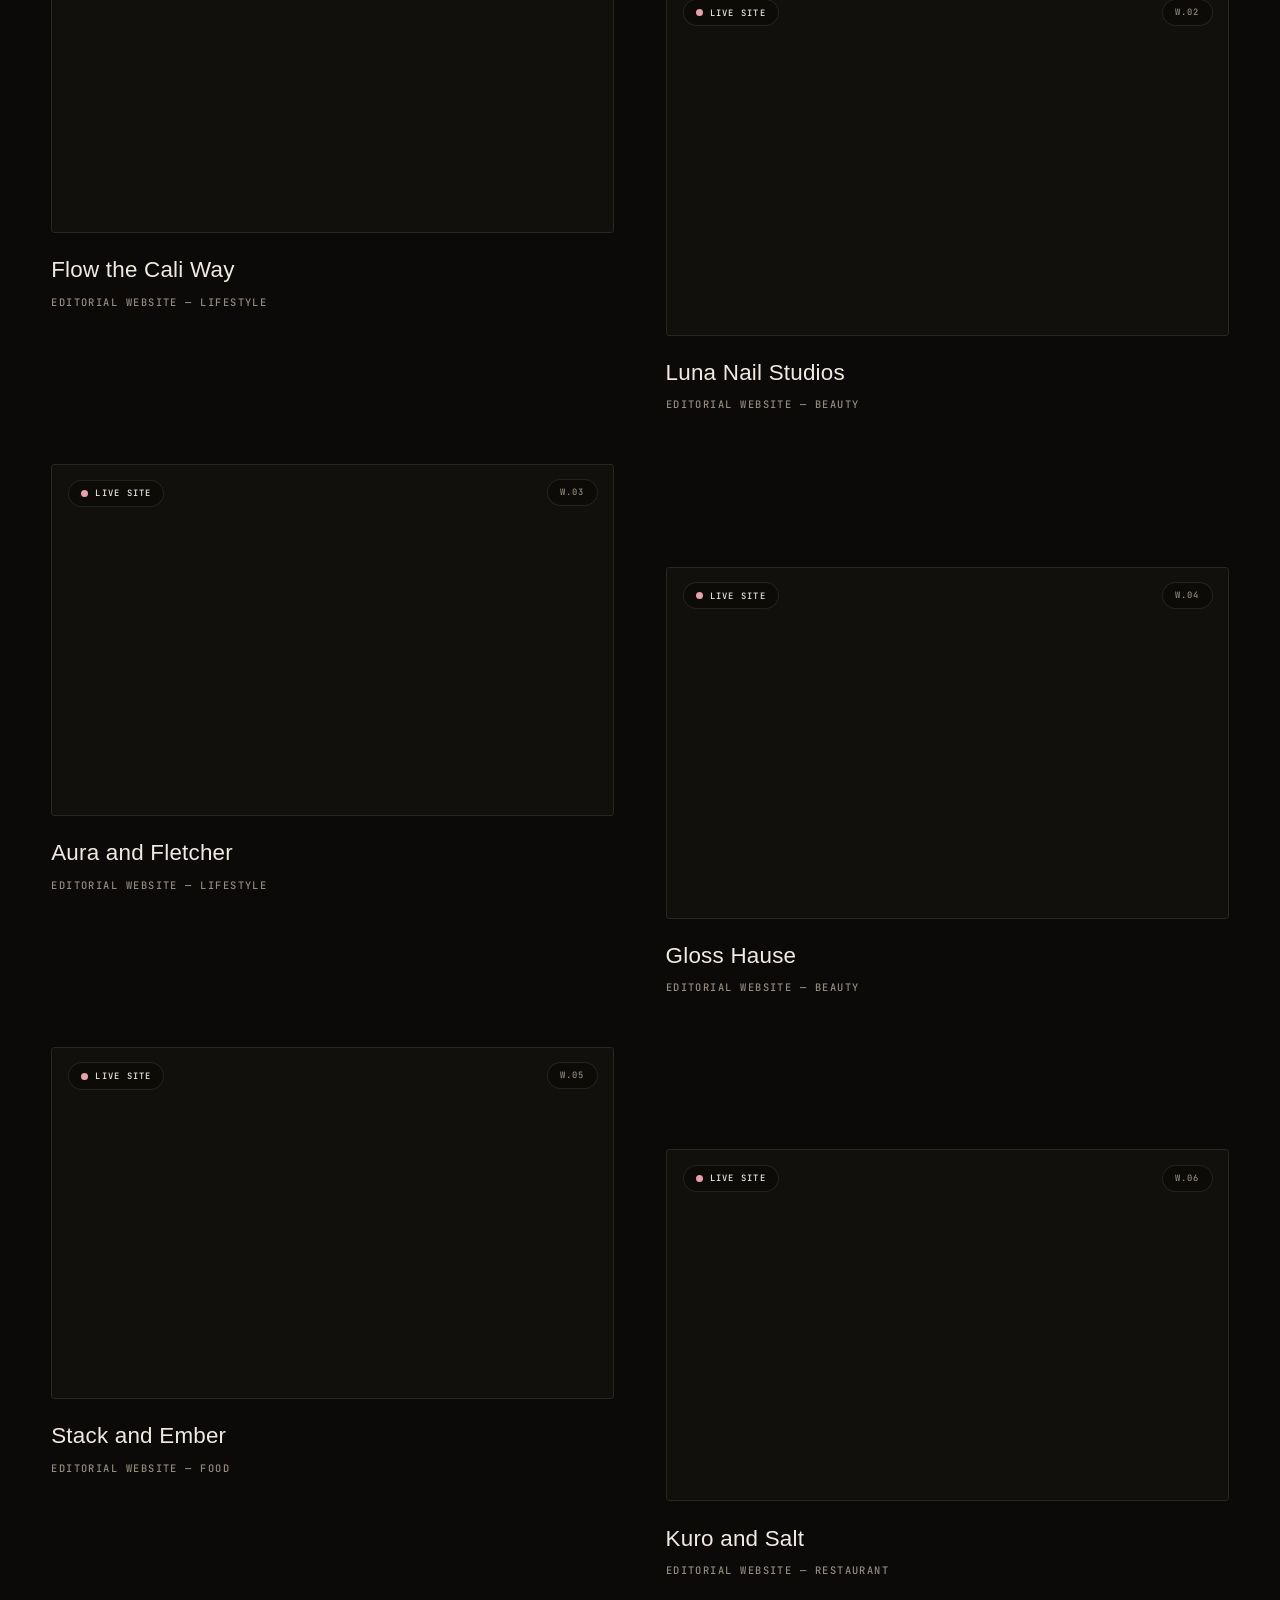
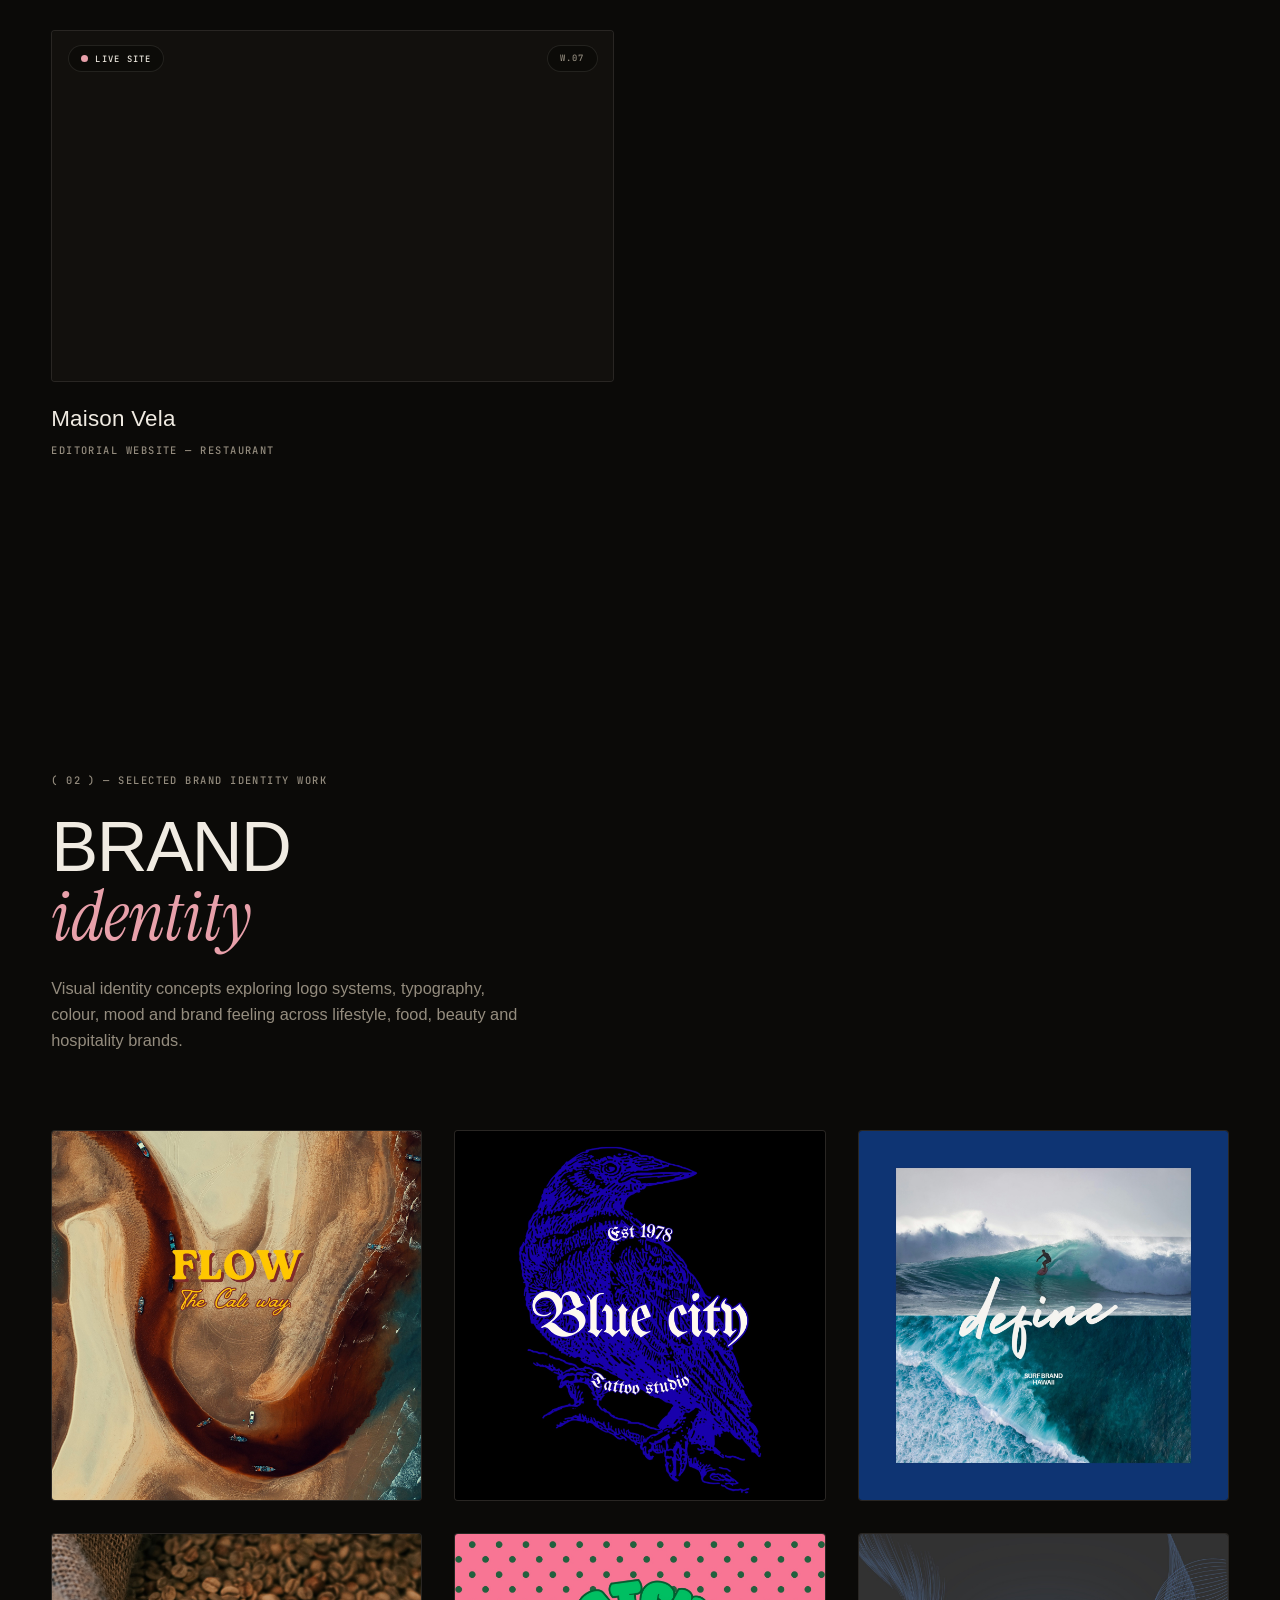
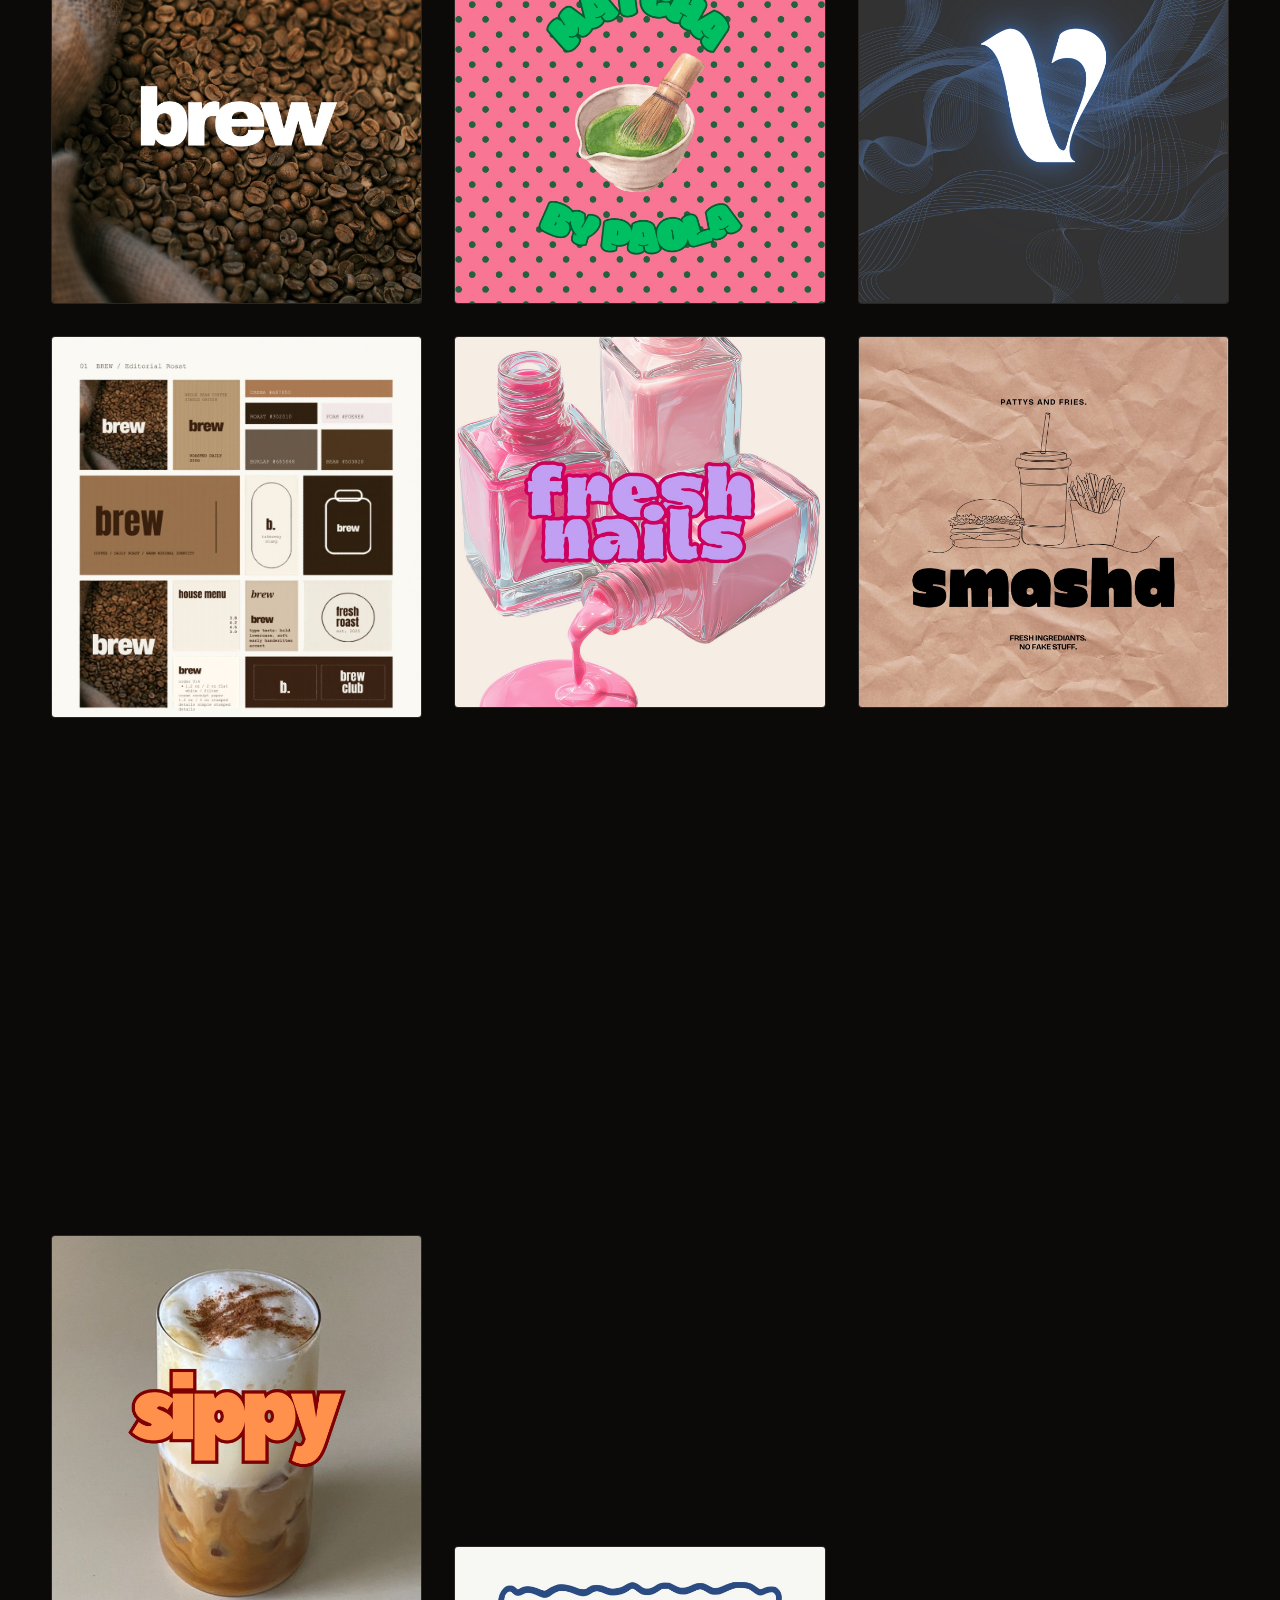
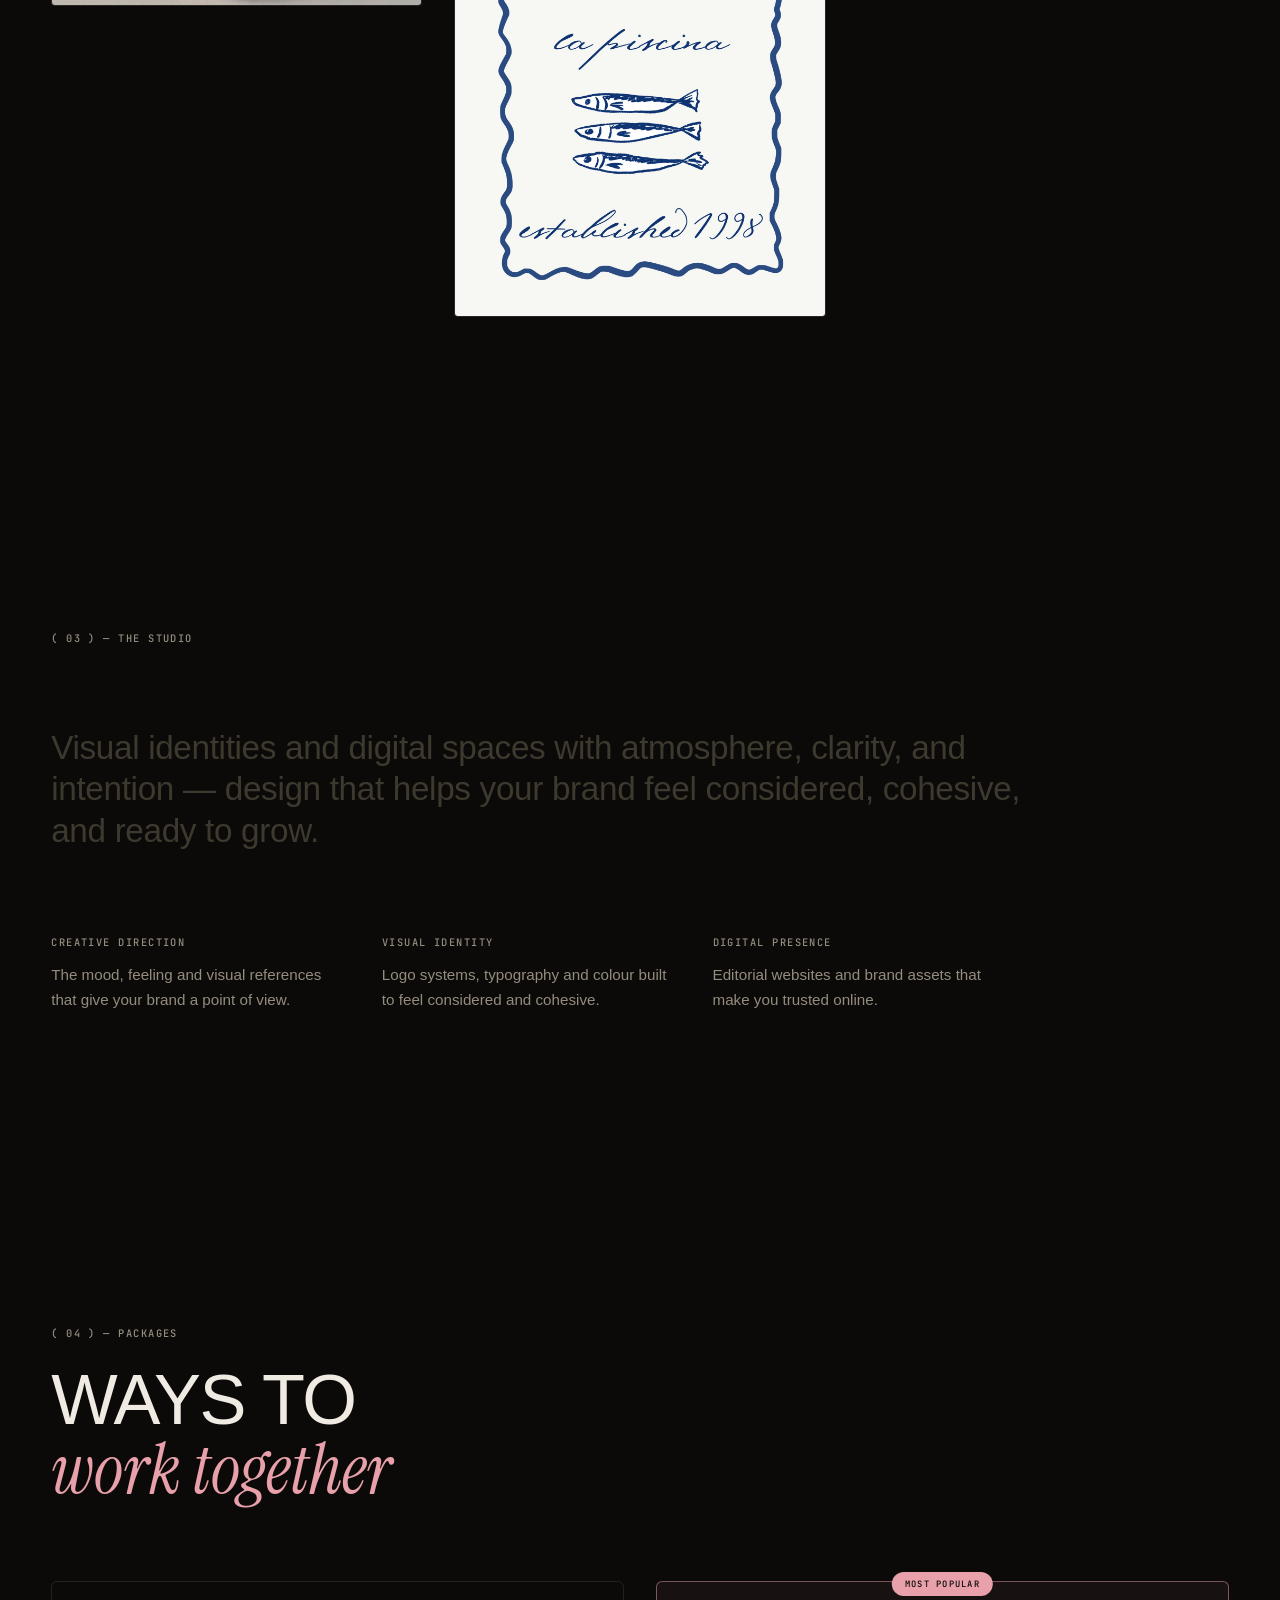
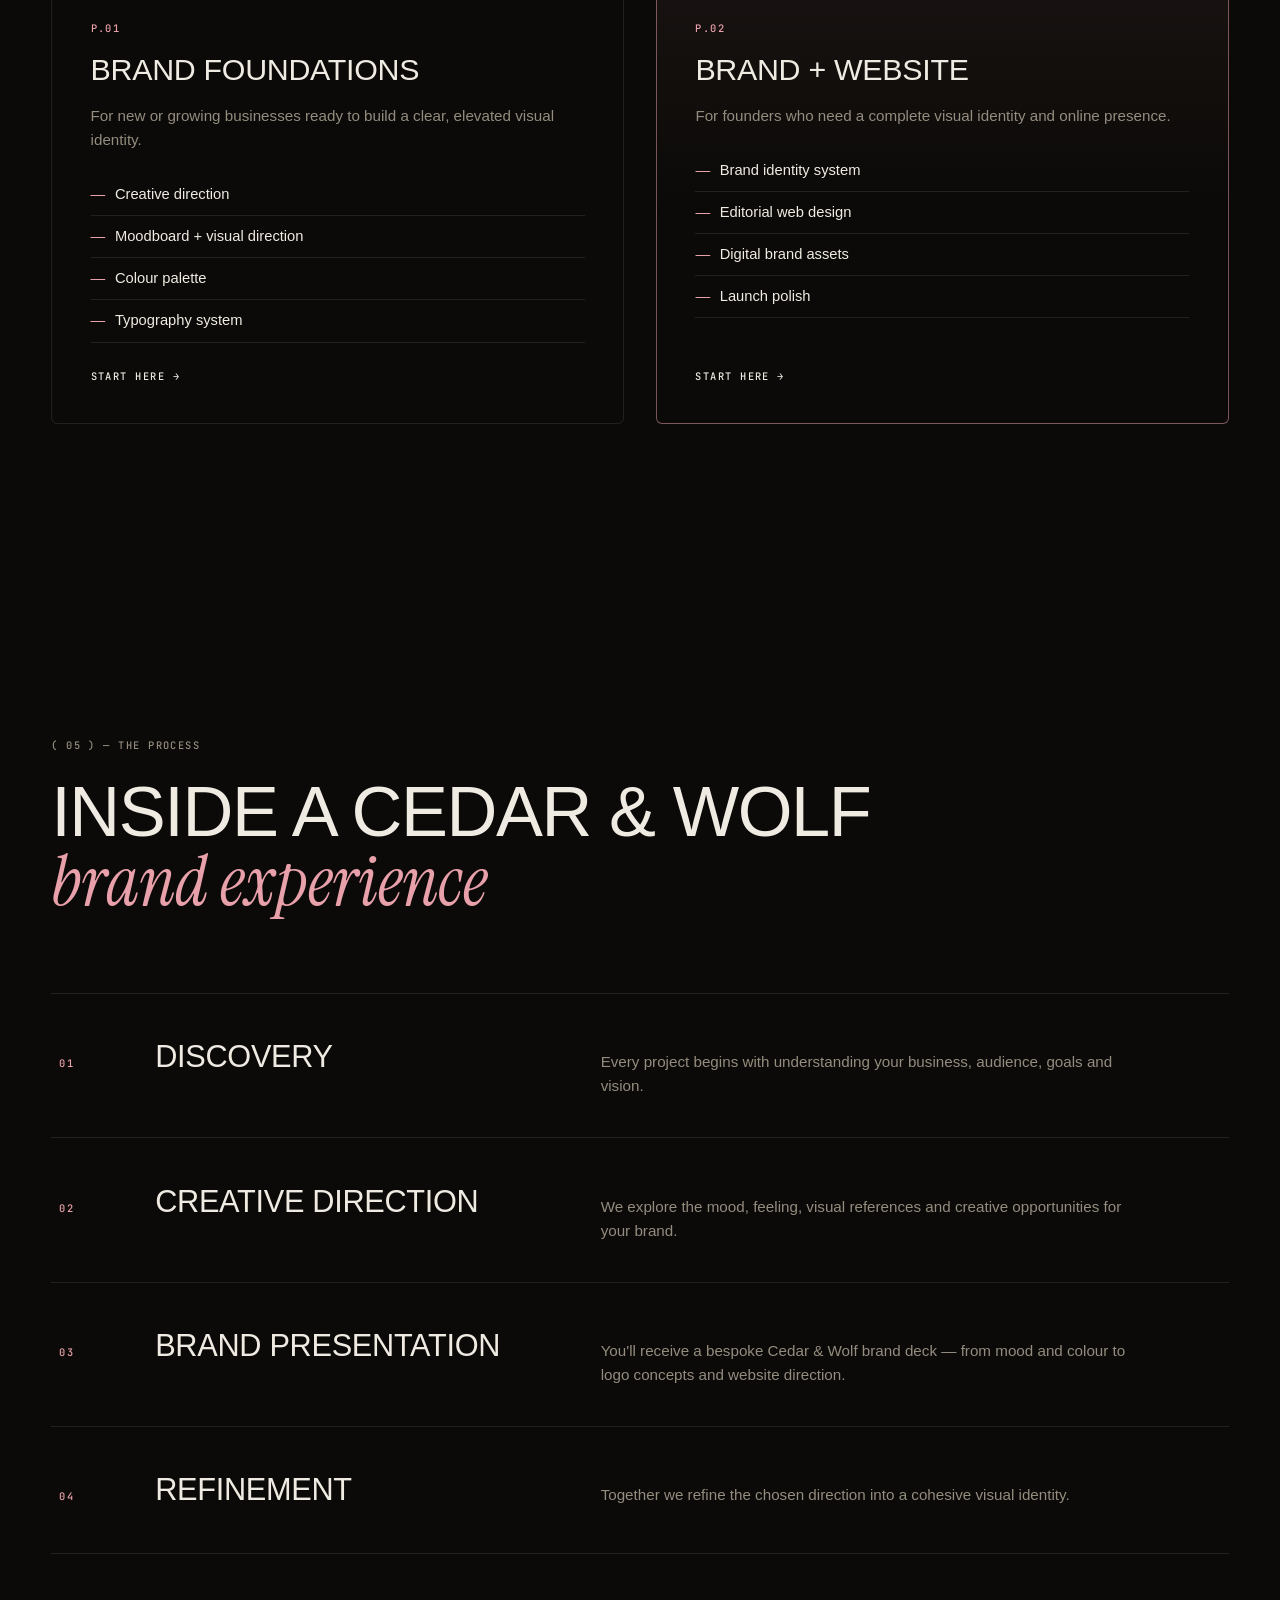
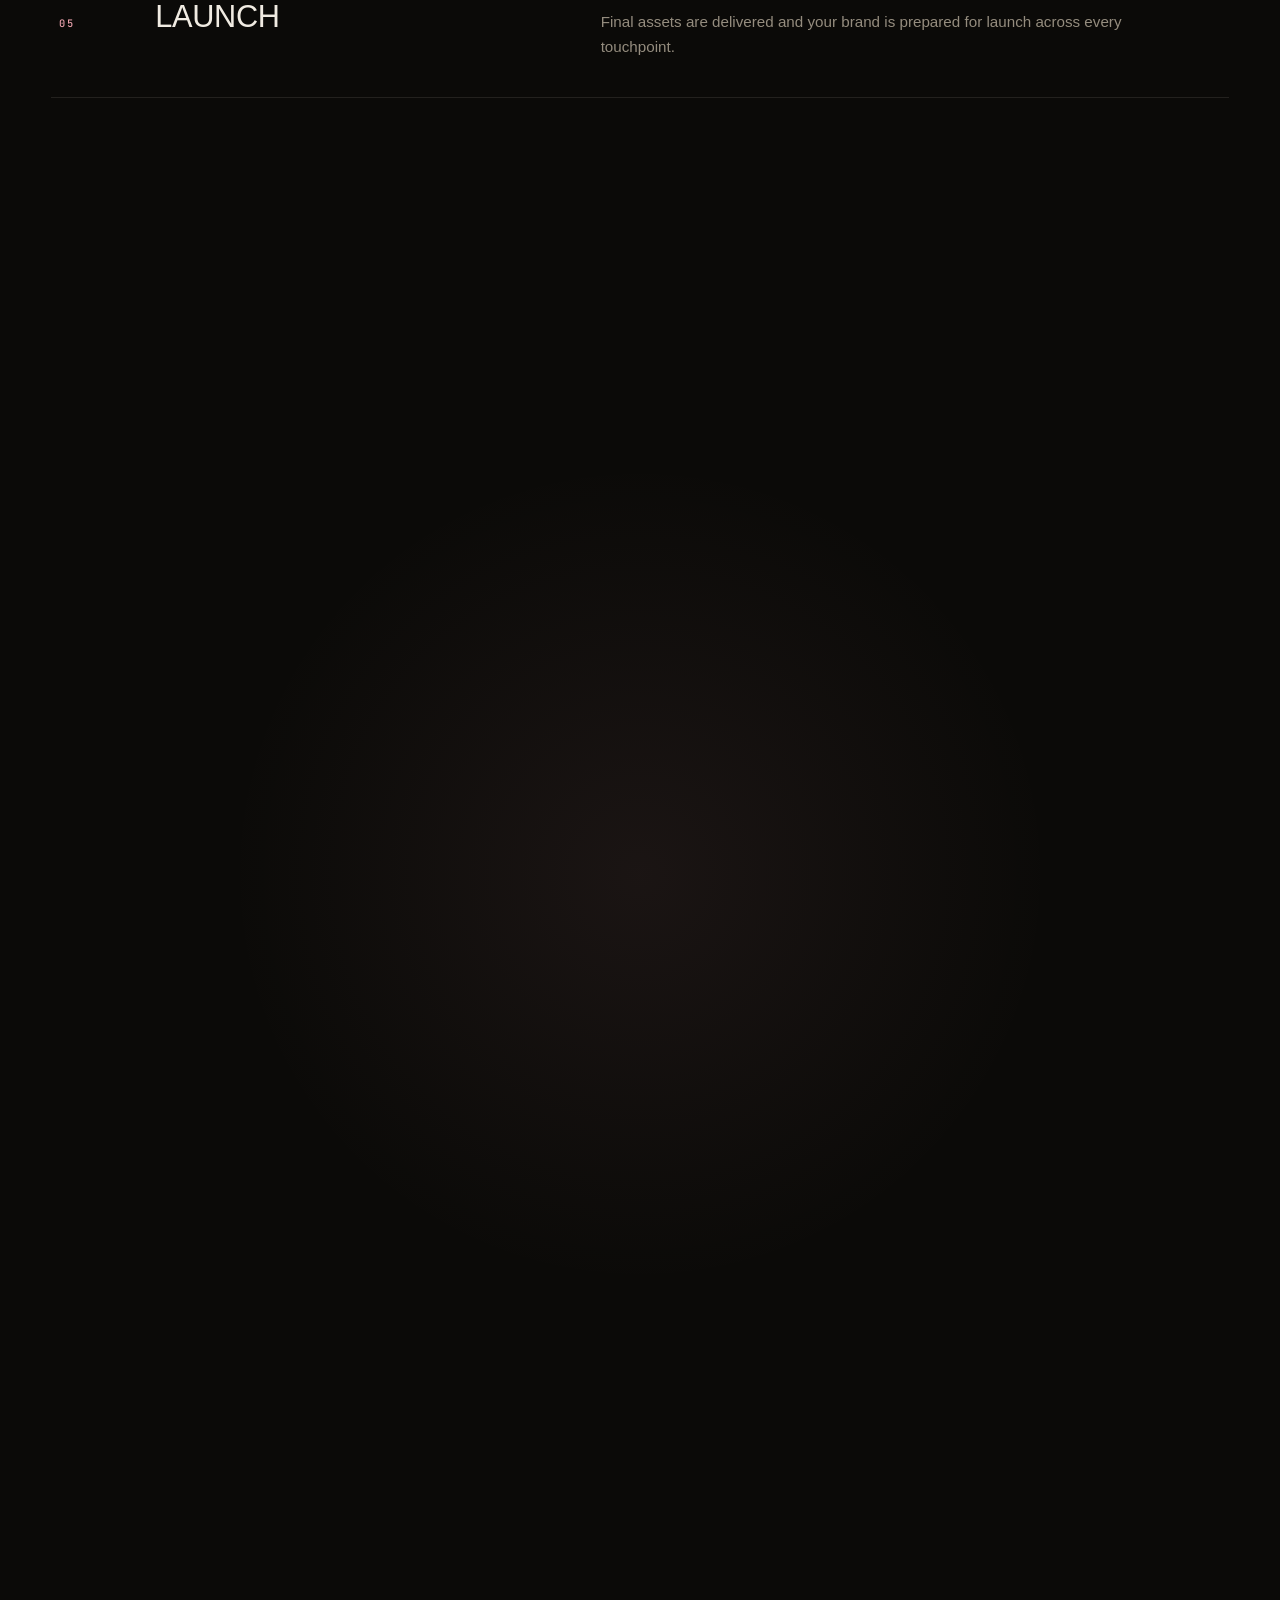
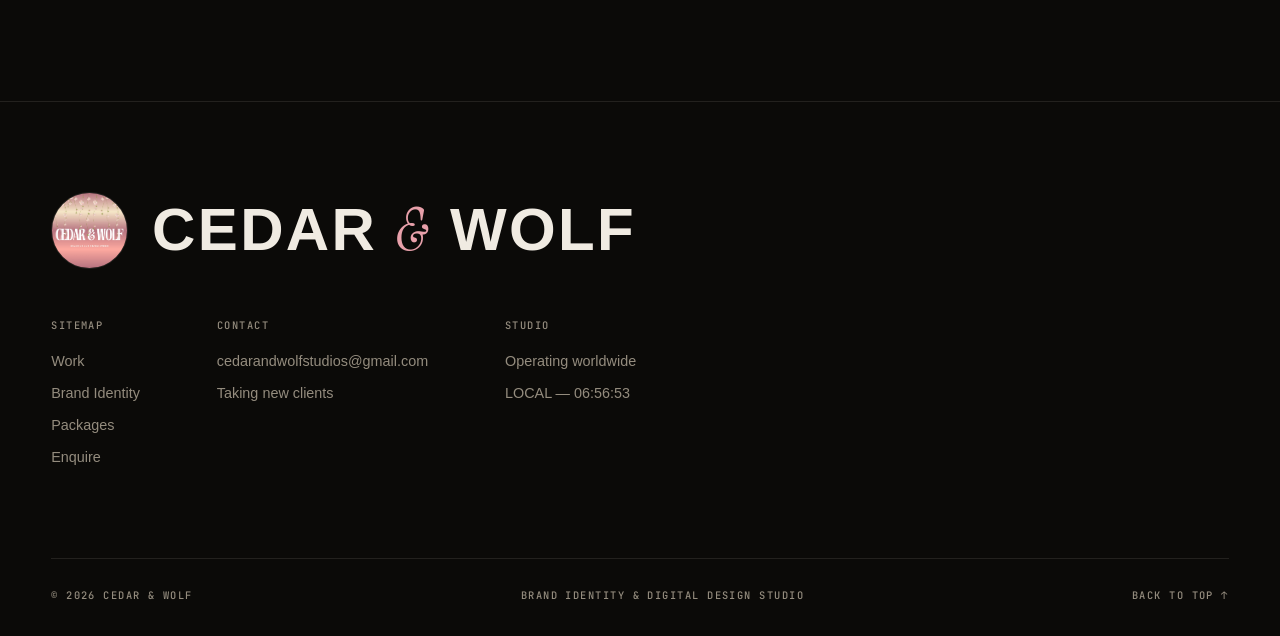
==== commit 5adf4339: "Update social preview for website design" ====
--- a/index.html
+++ b/index.html
@@ -3,8 +3,22 @@
 <head>
   <meta charset="UTF-8">
   <meta name="viewport" content="width=device-width, initial-scale=1.0">
-  <title>Cedar &amp; Wolf — Brand Identity &amp; Digital Design Studio</title>
-  <meta name="description" content="Cedar & Wolf creates visual identities, editorial websites and digital brand systems for thoughtful founders ready to look more soulful, memorable and trusted online.">
+  <title>Cedar &amp; Wolf — Editorial Website Design Studio</title>
+  <meta name="description" content="Editorial website design for thoughtful founders who want a polished, memorable and trusted online presence.">
+  <link rel="canonical" href="https://cedarandwolfstudios.com/">
+  <meta property="og:type" content="website">
+  <meta property="og:url" content="https://cedarandwolfstudios.com/">
+  <meta property="og:title" content="Editorial Website Design">
+  <meta property="og:site_name" content="Cedar &amp; Wolf Studios">
+  <meta property="og:description" content="Cedar &amp; Wolf designs polished editorial websites for thoughtful founders, restaurants, studios and creative brands.">
+  <meta property="og:image" content="https://cedarandwolfstudios.com/assets/social-preview.png">
+  <meta property="og:image:width" content="1200">
+  <meta property="og:image:height" content="630">
+  <meta property="og:image:alt" content="Cedar &amp; Wolf Studios website design preview">
+  <meta name="twitter:card" content="summary_large_image">
+  <meta name="twitter:title" content="Editorial Website Design">
+  <meta name="twitter:description" content="Polished editorial websites for thoughtful founders, restaurants, studios and creative brands.">
+  <meta name="twitter:image" content="https://cedarandwolfstudios.com/assets/social-preview.png">
   <link rel="preconnect" href="https://api.fontshare.com">
   <link rel="preconnect" href="https://fonts.googleapis.com">
   <link rel="preconnect" href="https://fonts.gstatic.com" crossorigin>
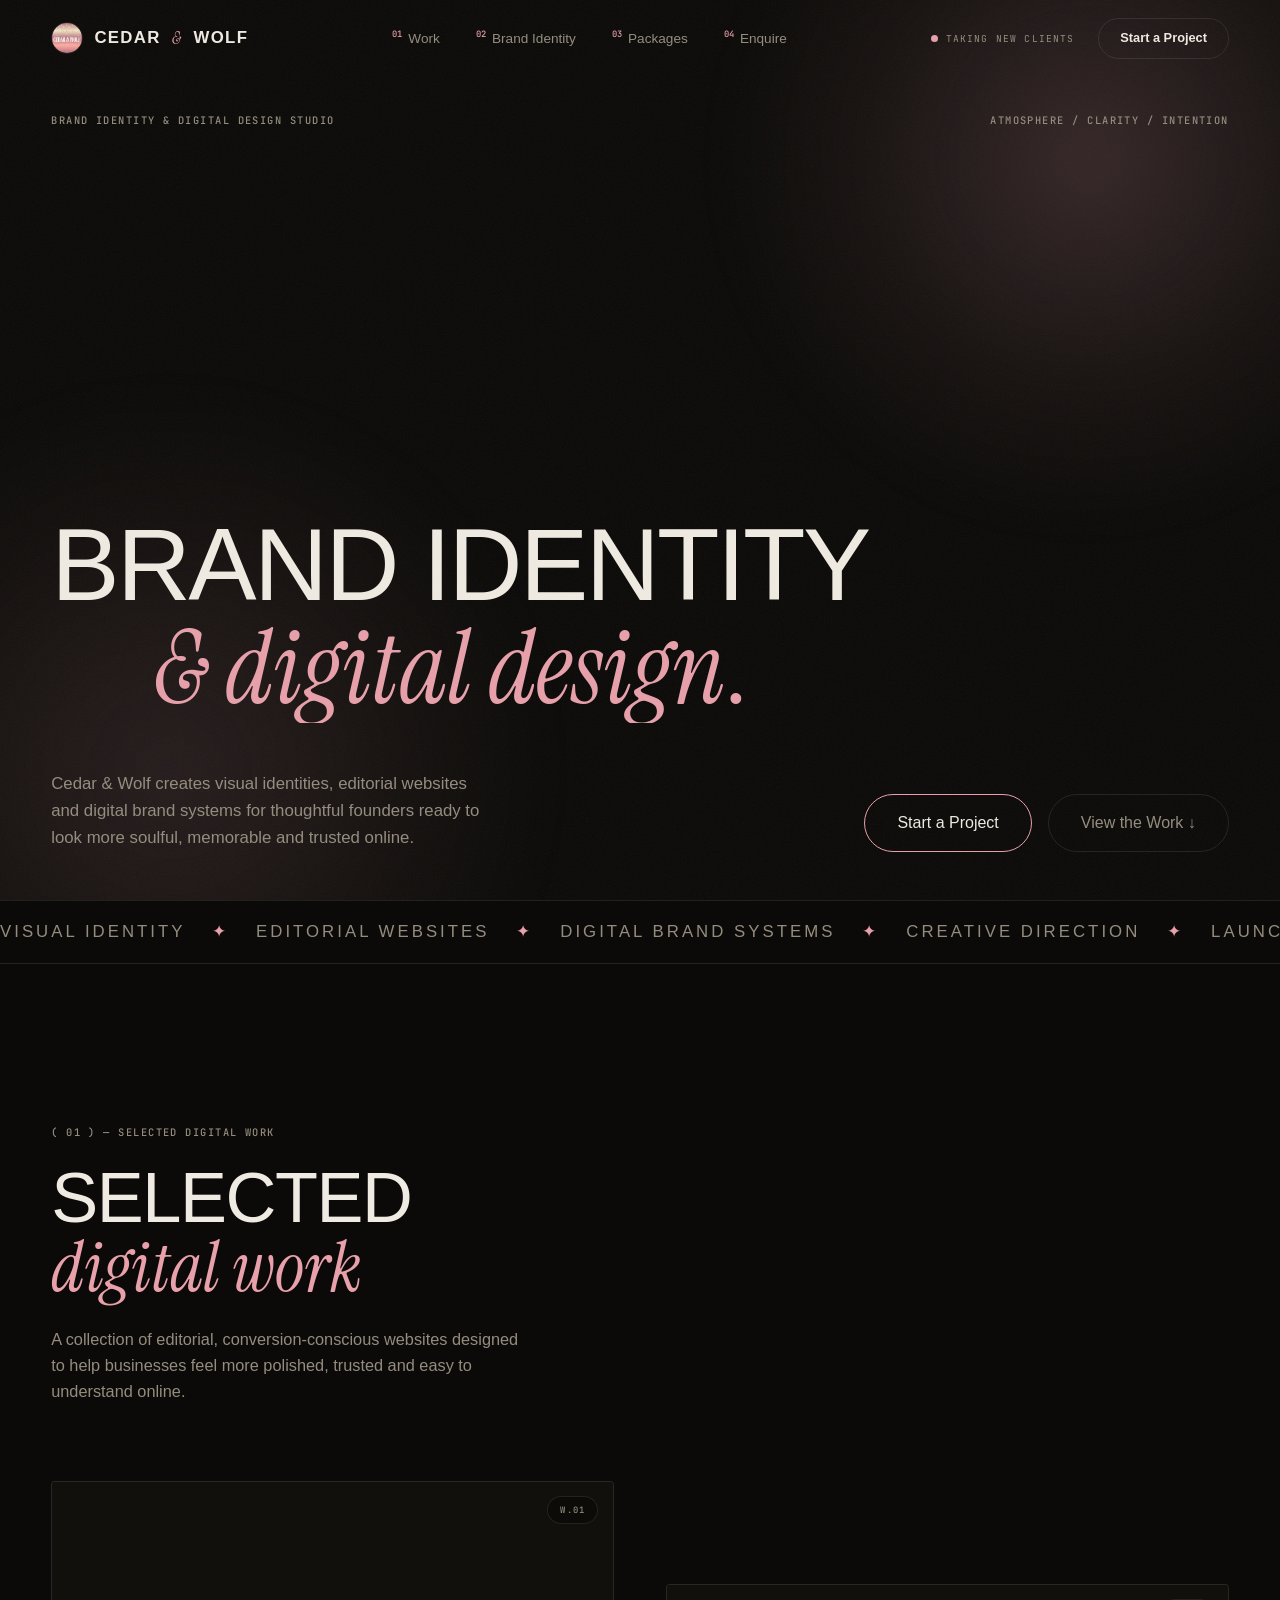
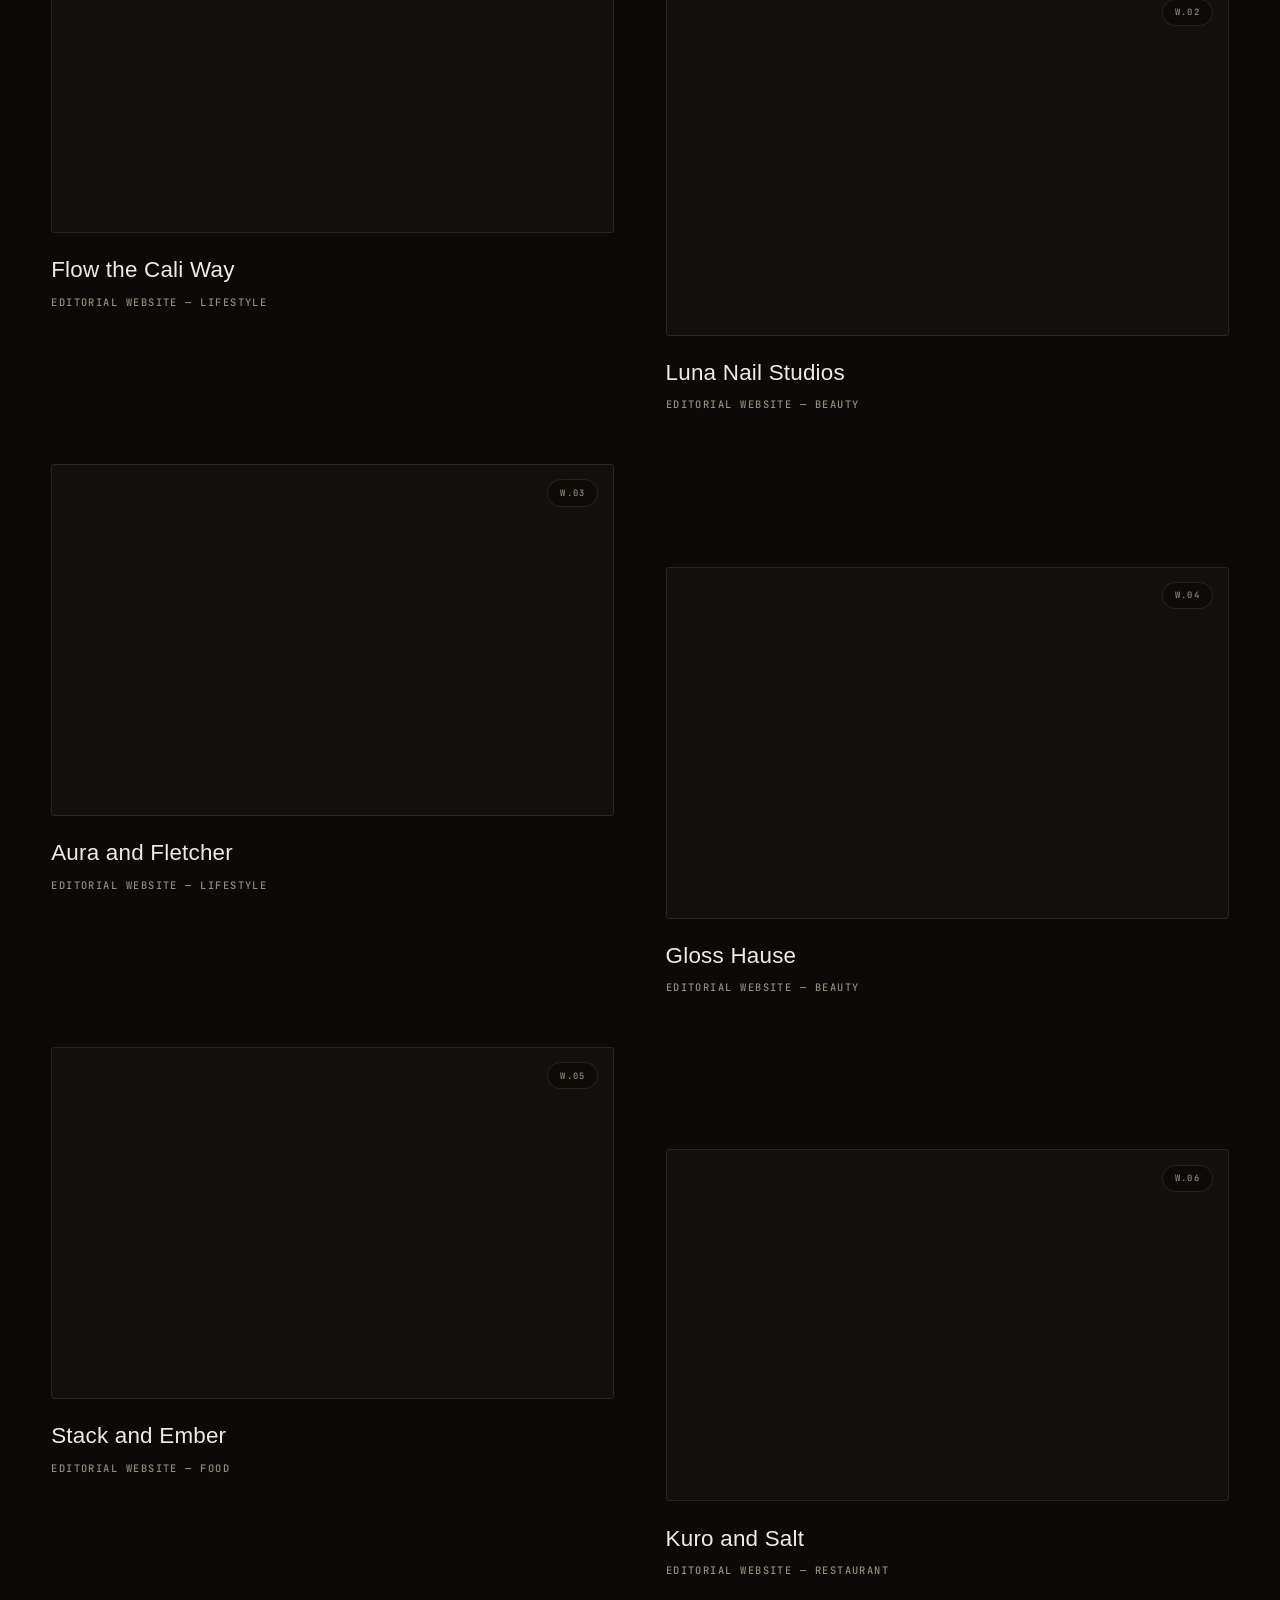
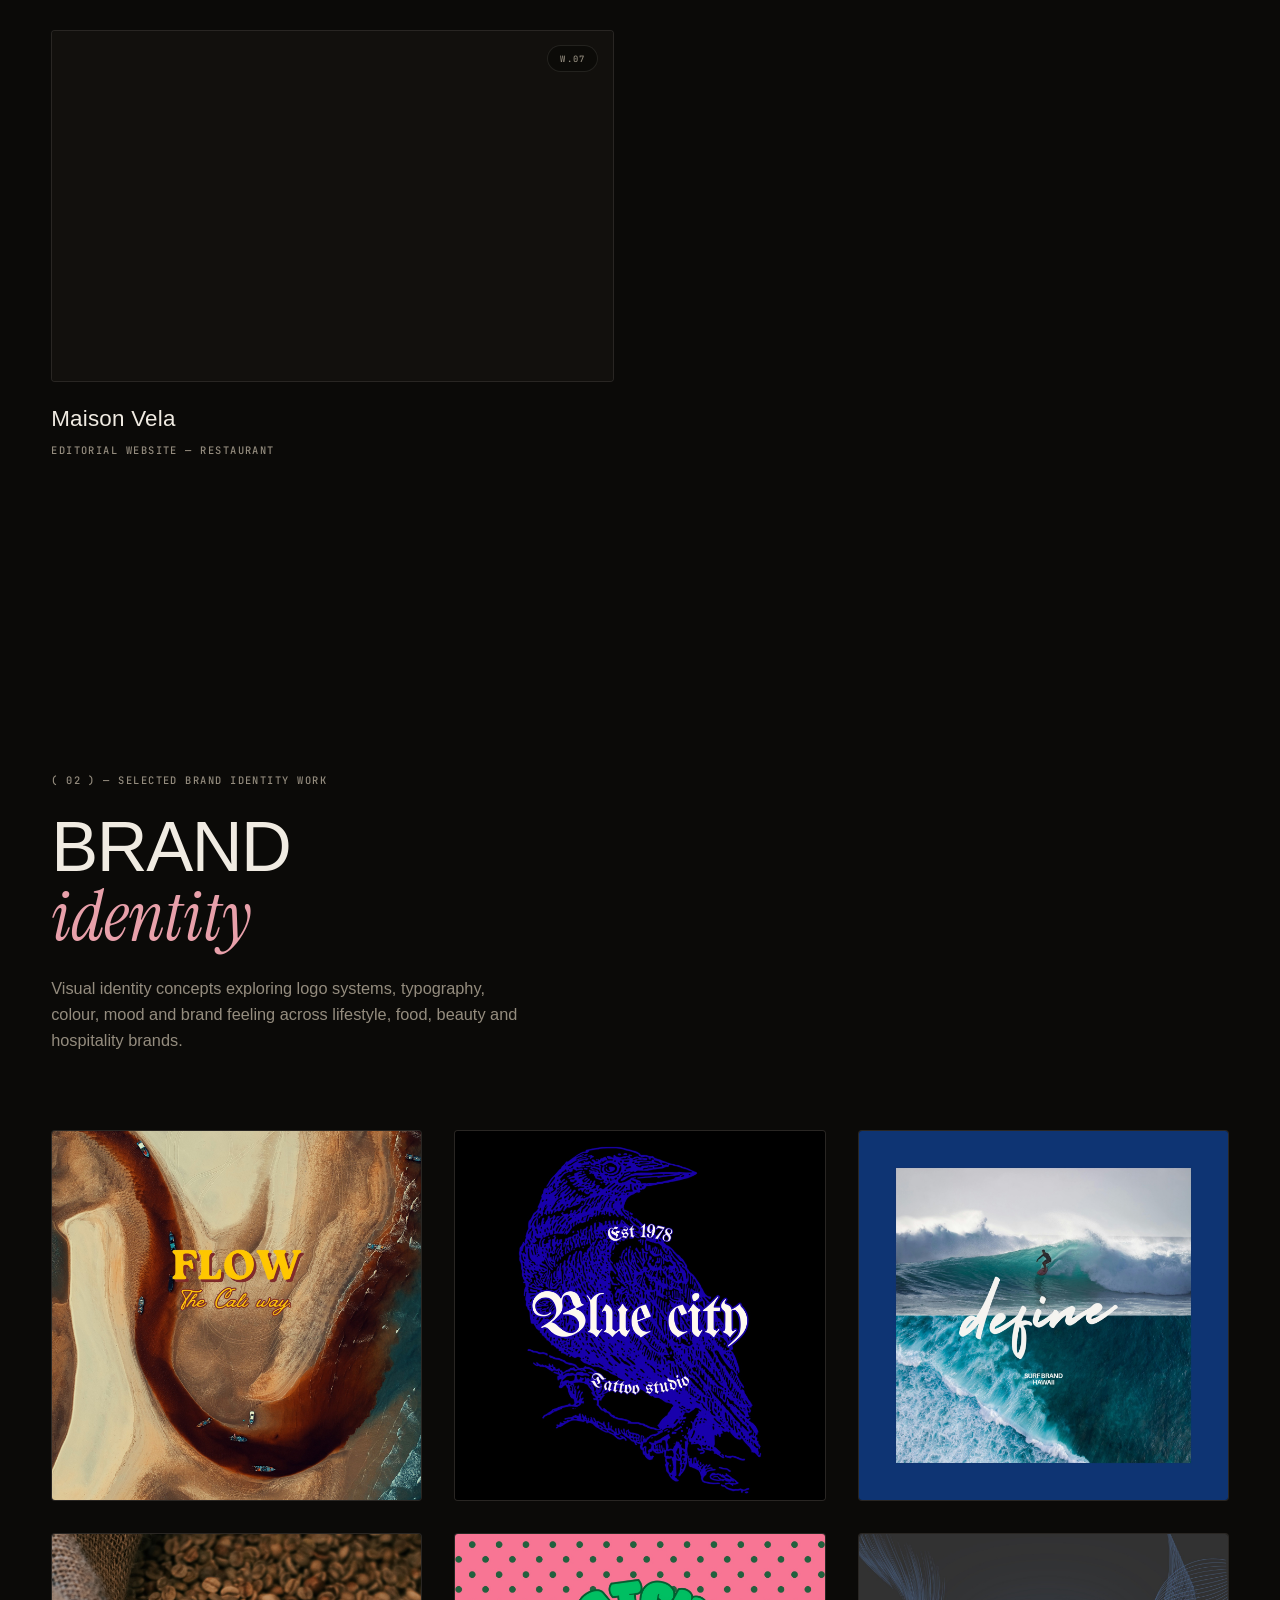
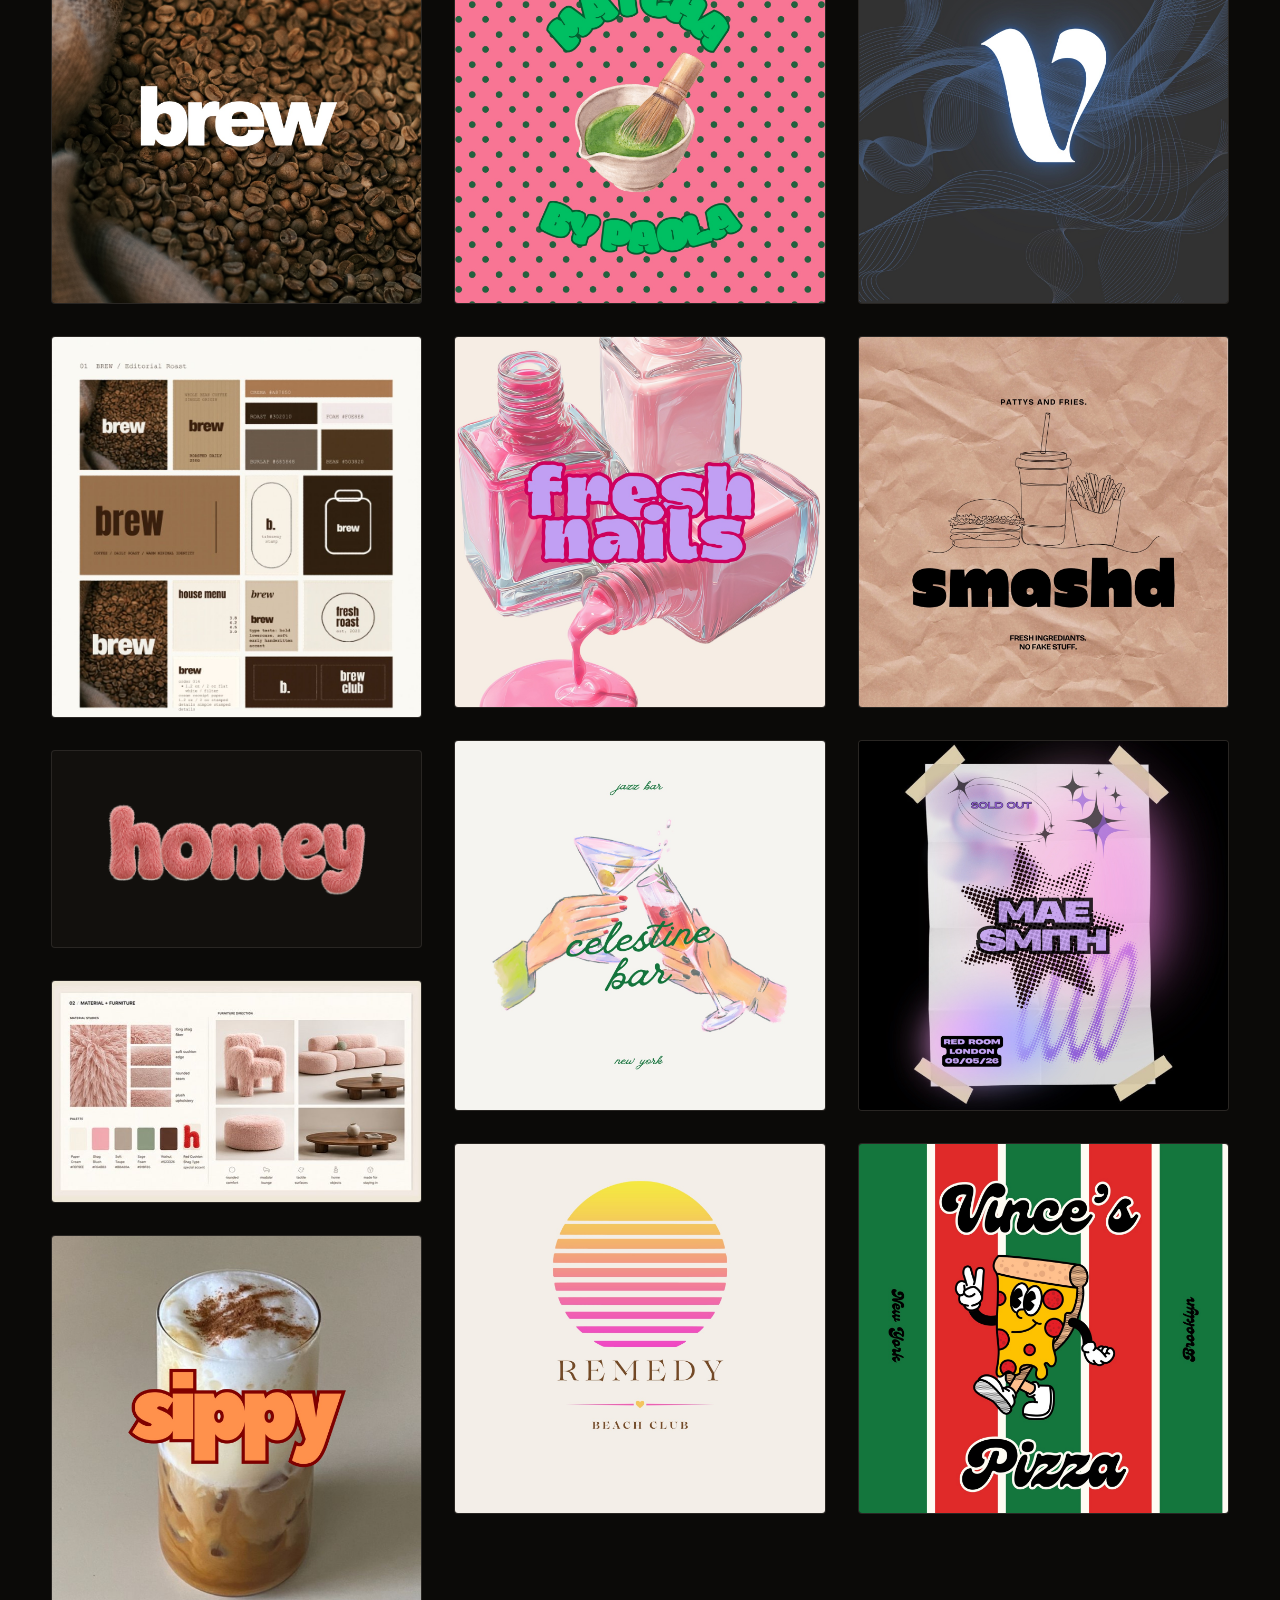
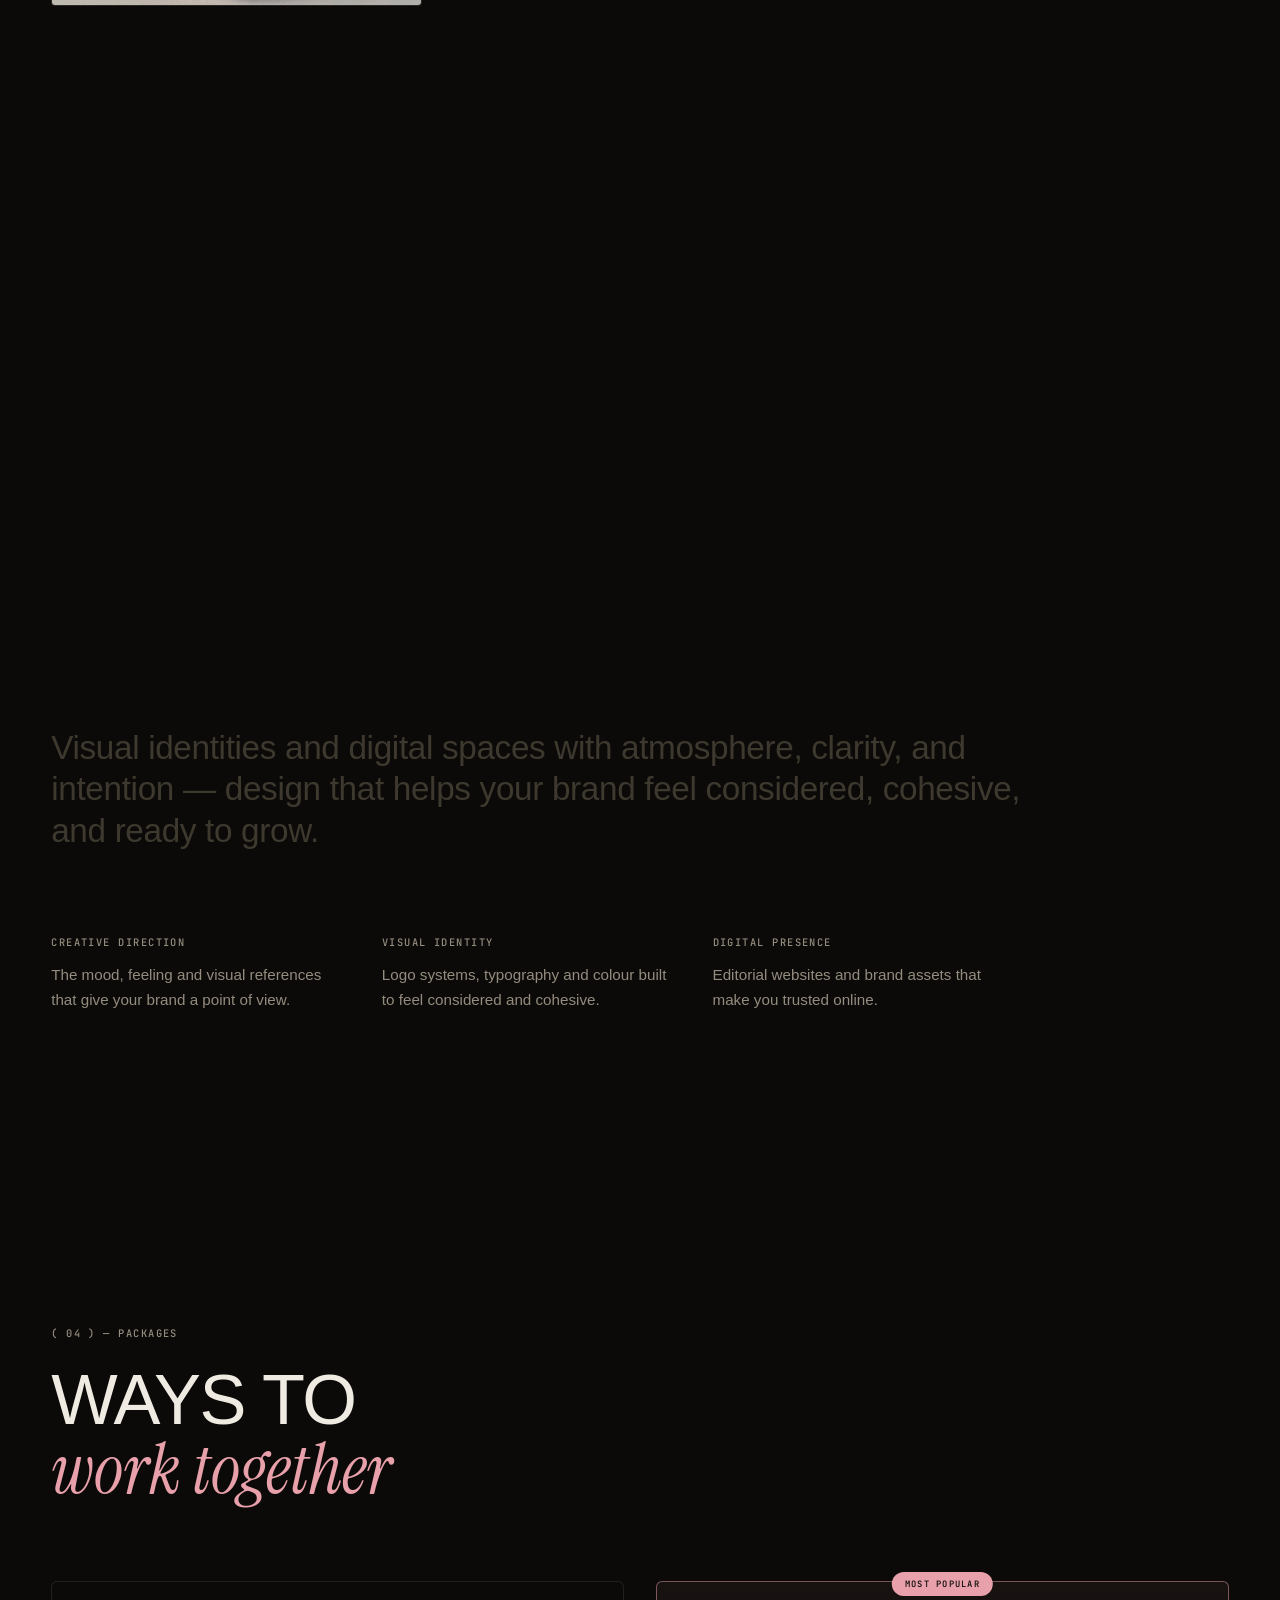
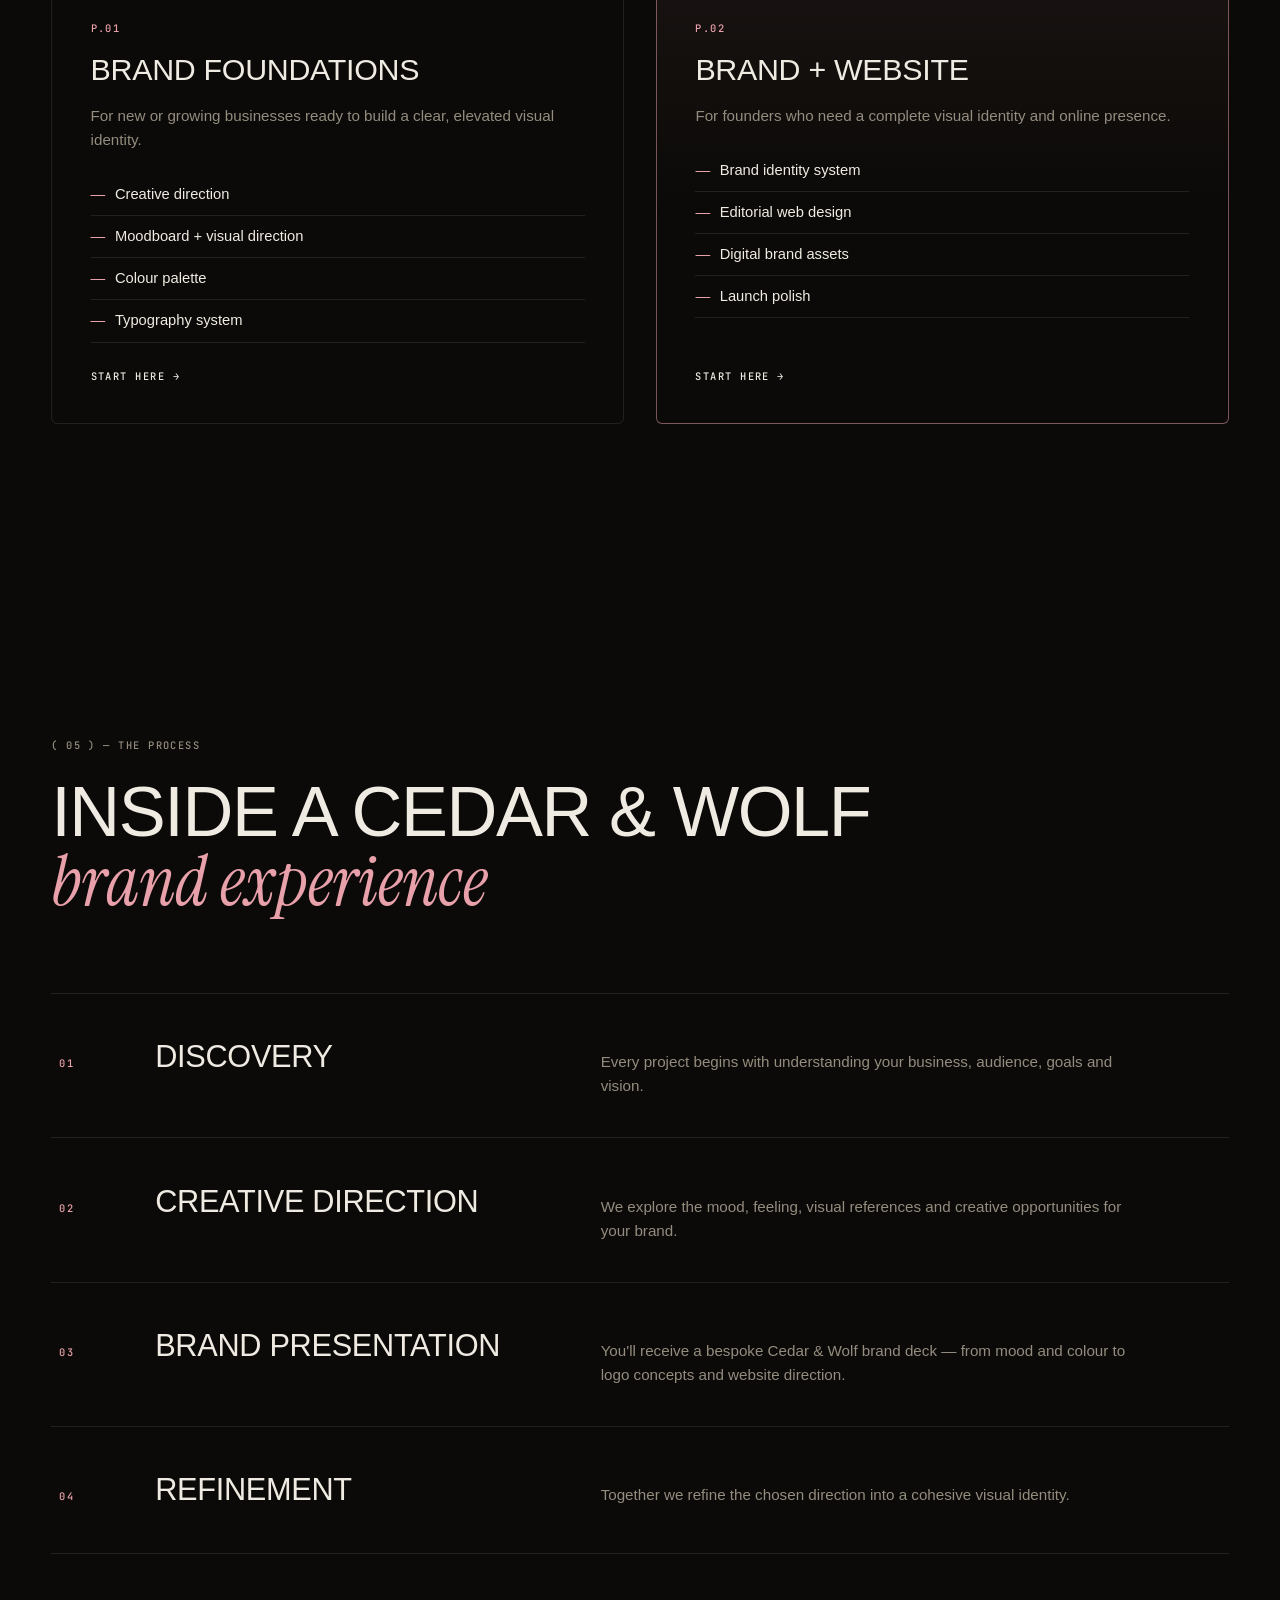
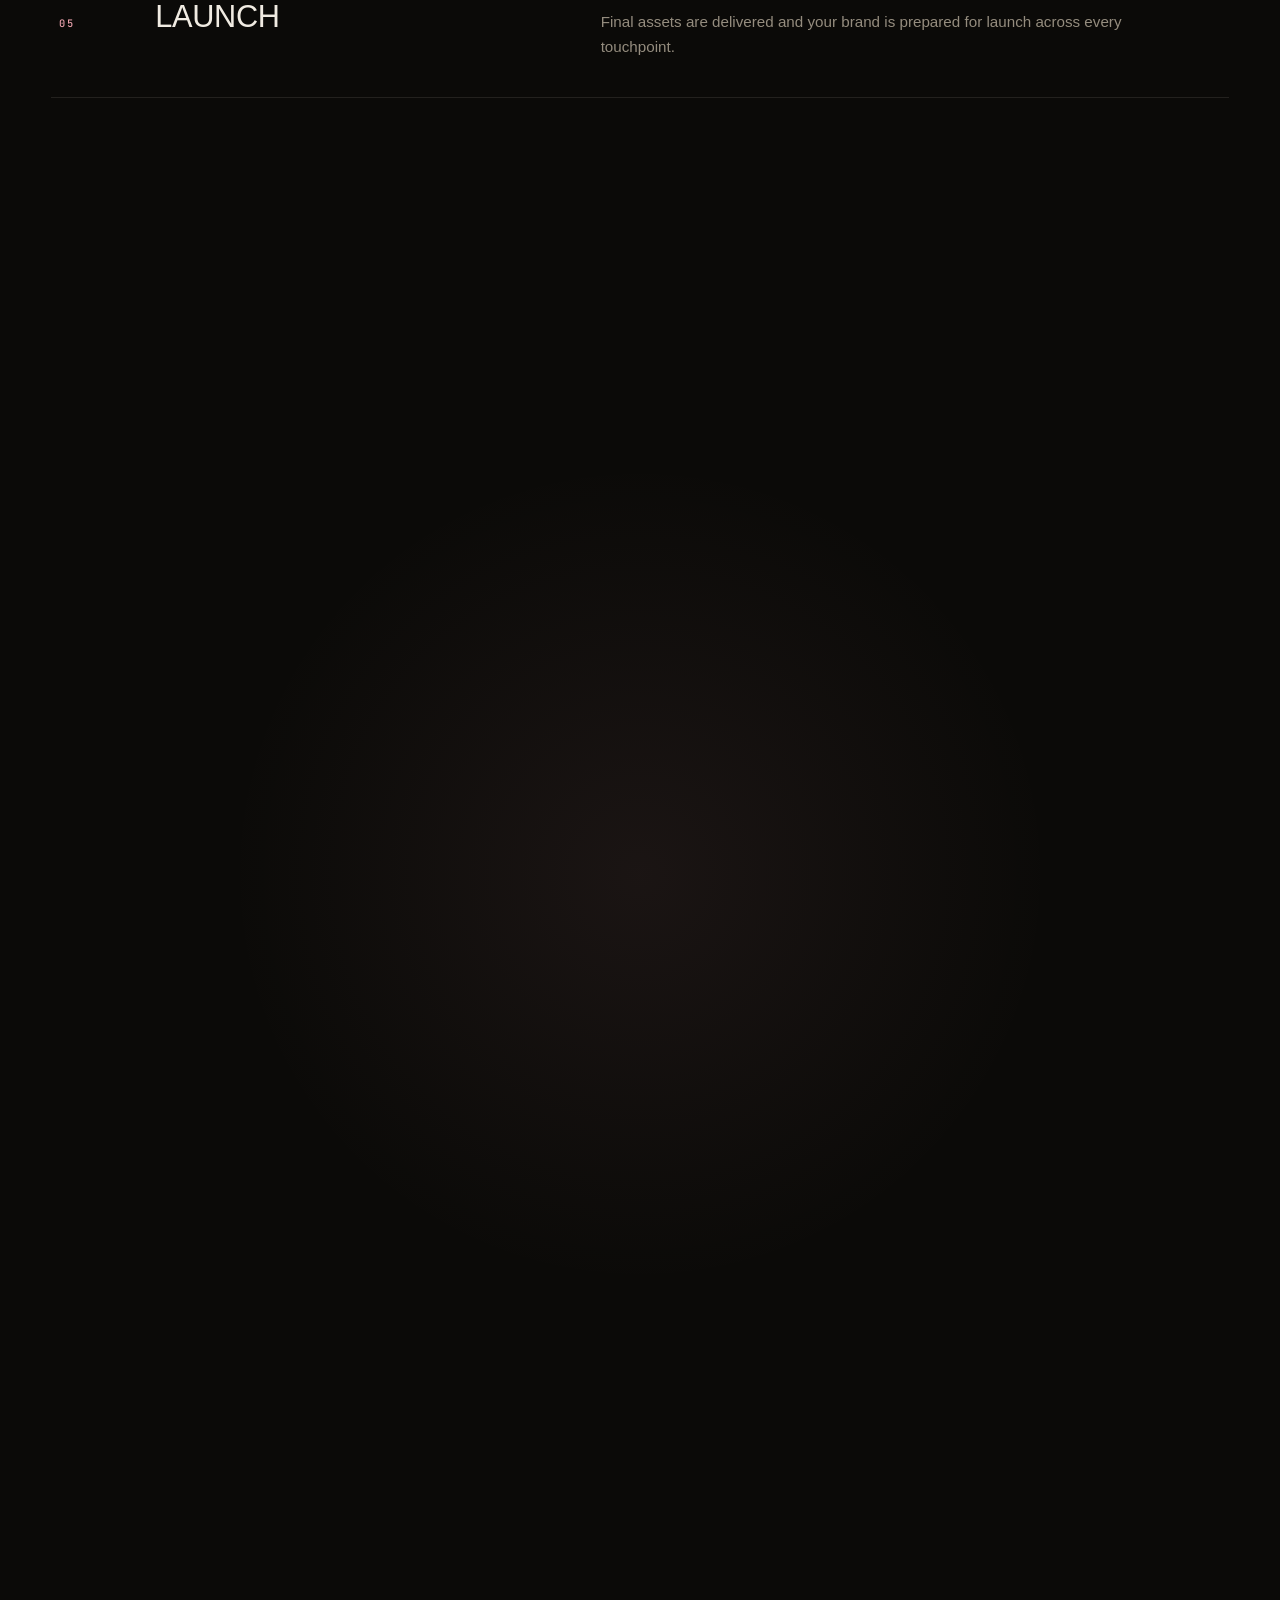
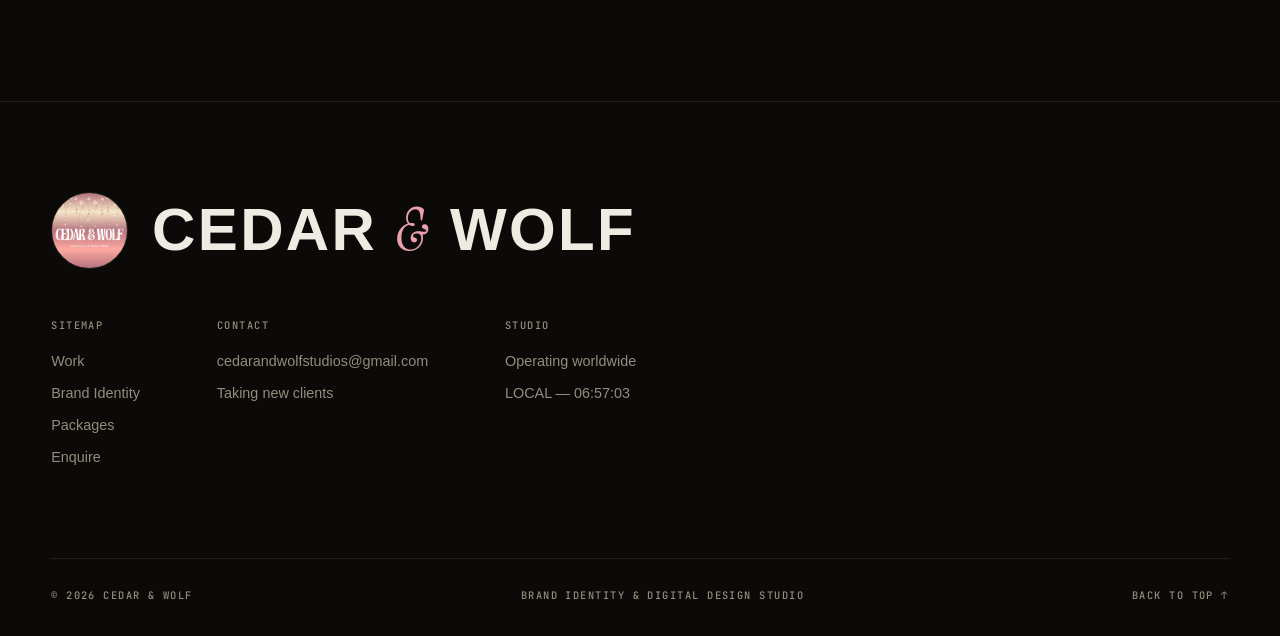
==== commit a4038e21: "Remove live badges from website previews" ====
--- a/index.html
+++ b/index.html
@@ -108,7 +108,6 @@
         <a class="project reveal" data-hover href="https://flowthecaliway.netlify.app/" target="_blank" rel="noreferrer">
           <div class="project__visual">
             <iframe src="https://flowthecaliway.netlify.app/" loading="lazy" tabindex="-1" title="Flow the Cali Way — live preview"></iframe>
-            <span class="project__live mono-label"><span class="pulse"></span> LIVE SITE</span>
           </div>
           <div class="project__info">
             <h3>Flow the Cali Way</h3>
@@ -119,7 +118,6 @@
         <a class="project project--offset reveal" data-hover href="https://lunanailstudios.netlify.app/" target="_blank" rel="noreferrer">
           <div class="project__visual">
             <iframe src="https://lunanailstudios.netlify.app/" loading="lazy" tabindex="-1" title="Luna Nail Studios — live preview"></iframe>
-            <span class="project__live mono-label"><span class="pulse"></span> LIVE SITE</span>
           </div>
           <div class="project__info">
             <h3>Luna Nail Studios</h3>
@@ -130,7 +128,6 @@
         <a class="project reveal" data-hover href="https://auraandfletcher.netlify.app/" target="_blank" rel="noreferrer">
           <div class="project__visual">
             <iframe src="https://auraandfletcher.netlify.app/" loading="lazy" tabindex="-1" title="Aura and Fletcher — live preview"></iframe>
-            <span class="project__live mono-label"><span class="pulse"></span> LIVE SITE</span>
           </div>
           <div class="project__info">
             <h3>Aura and Fletcher</h3>
@@ -141,7 +138,6 @@
         <a class="project project--offset reveal" data-hover href="https://glosshause.netlify.app" target="_blank" rel="noreferrer">
           <div class="project__visual">
             <iframe src="https://glosshause.netlify.app" loading="lazy" tabindex="-1" title="Gloss Hause — live preview"></iframe>
-            <span class="project__live mono-label"><span class="pulse"></span> LIVE SITE</span>
           </div>
           <div class="project__info">
             <h3>Gloss Hause</h3>
@@ -152,7 +148,6 @@
         <a class="project reveal" data-hover href="https://stackandember.netlify.app/" target="_blank" rel="noreferrer">
           <div class="project__visual">
             <iframe src="https://stackandember.netlify.app/" loading="lazy" tabindex="-1" title="Stack and Ember — live preview"></iframe>
-            <span class="project__live mono-label"><span class="pulse"></span> LIVE SITE</span>
           </div>
           <div class="project__info">
             <h3>Stack and Ember</h3>
@@ -163,7 +158,6 @@
         <a class="project project--offset reveal" data-hover href="https://kuroandsalt.netlify.app/" target="_blank" rel="noreferrer">
           <div class="project__visual">
             <iframe src="https://kuroandsalt.netlify.app/" loading="lazy" tabindex="-1" title="Kuro and Salt — live preview"></iframe>
-            <span class="project__live mono-label"><span class="pulse"></span> LIVE SITE</span>
           </div>
           <div class="project__info">
             <h3>Kuro and Salt</h3>
@@ -174,7 +168,6 @@
         <a class="project reveal" data-hover href="https://maisonvelarestaurant.netlify.app/" target="_blank" rel="noreferrer">
           <div class="project__visual">
             <iframe src="https://maisonvelarestaurant.netlify.app/" loading="lazy" tabindex="-1" title="Maison Vela — live preview"></iframe>
-            <span class="project__live mono-label"><span class="pulse"></span> LIVE SITE</span>
           </div>
           <div class="project__info">
             <h3>Maison Vela</h3>
--- a/styles.css
+++ b/styles.css
@@ -484,23 +484,6 @@
 }
 
 .project:hover .project__visual iframe { transform: scale(0.42); }
-
-.project__live {
-  position: absolute;
-  top: 0.9rem;
-  left: 1rem;
-  display: flex;
-  align-items: center;
-  gap: 0.45rem;
-  font-size: 0.55rem;
-  color: var(--ink);
-  background: rgba(11, 10, 8, 0.7);
-  backdrop-filter: blur(8px);
-  -webkit-backdrop-filter: blur(8px);
-  border: 1px solid var(--line);
-  border-radius: 100px;
-  padding: 0.35rem 0.75rem;
-}
 
 .project__info { margin-top: 1.2rem; display: flex; flex-direction: column; gap: 0.35rem; }
 
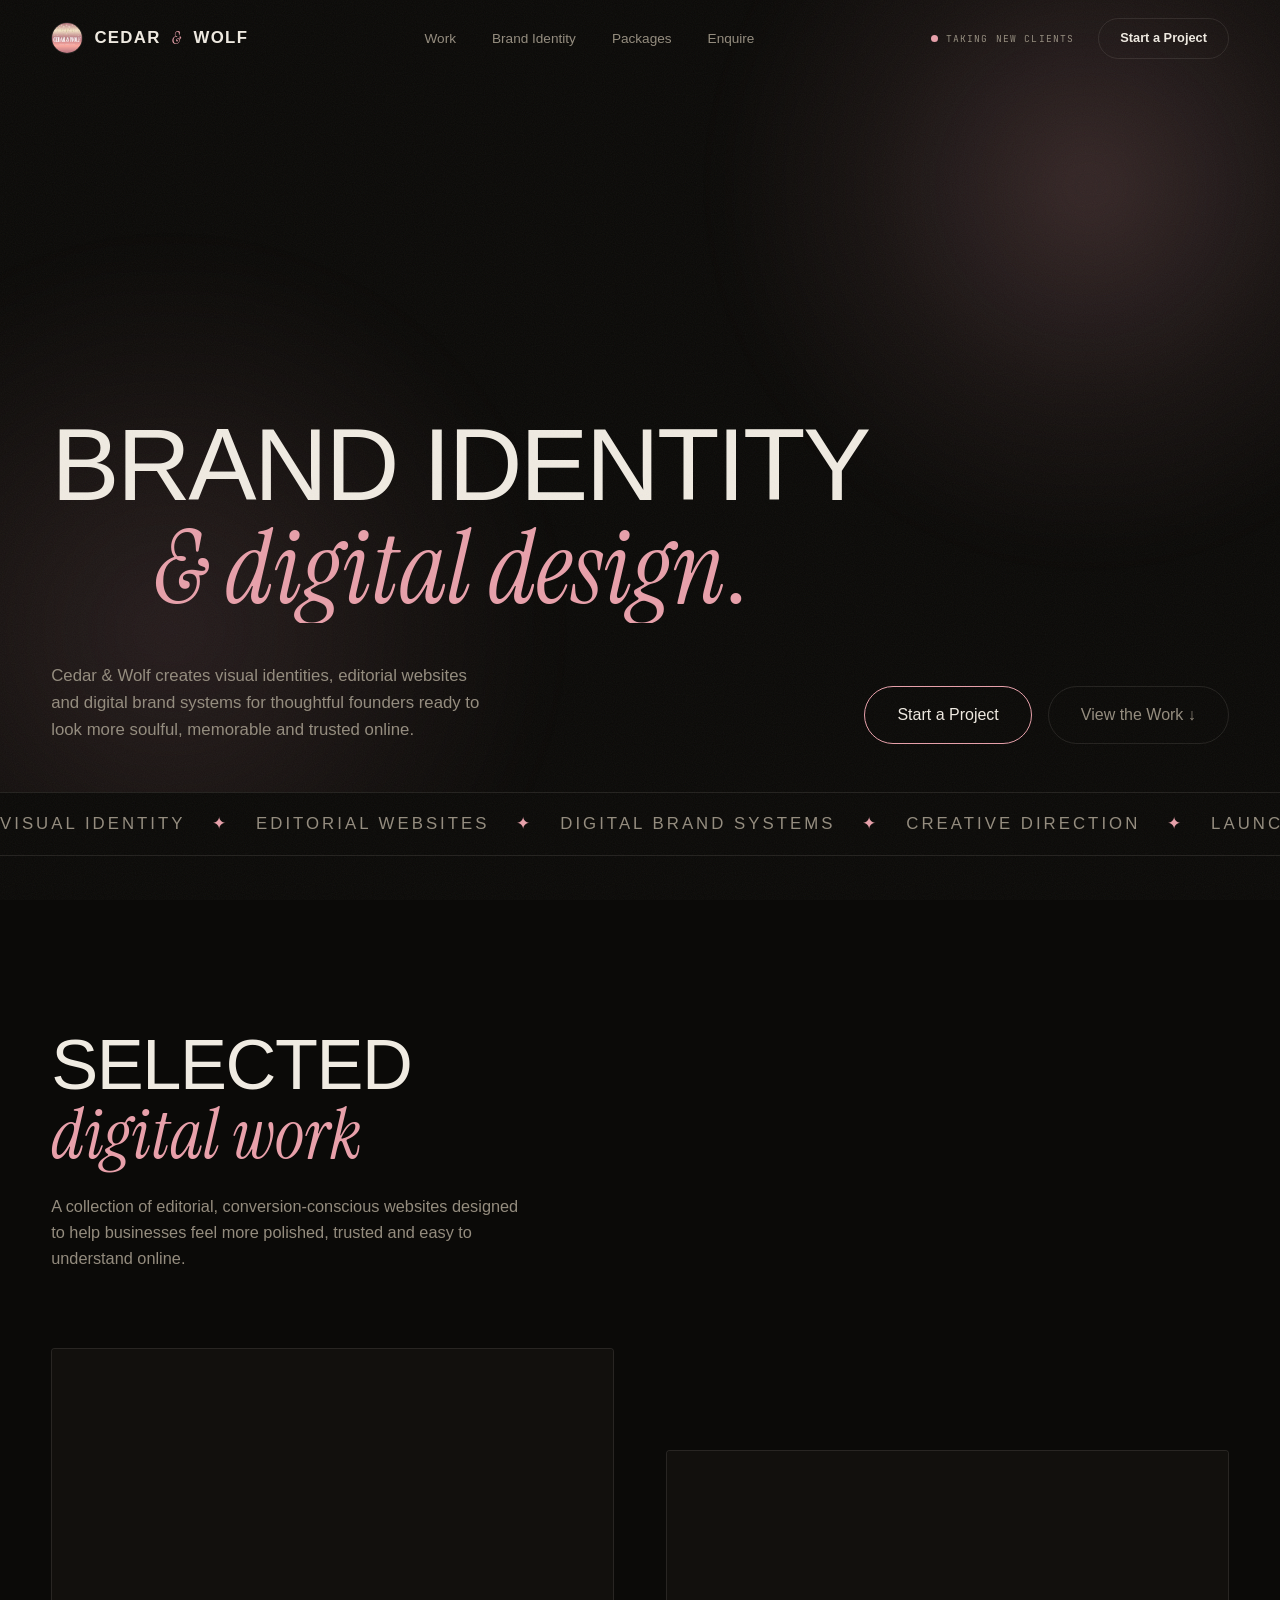
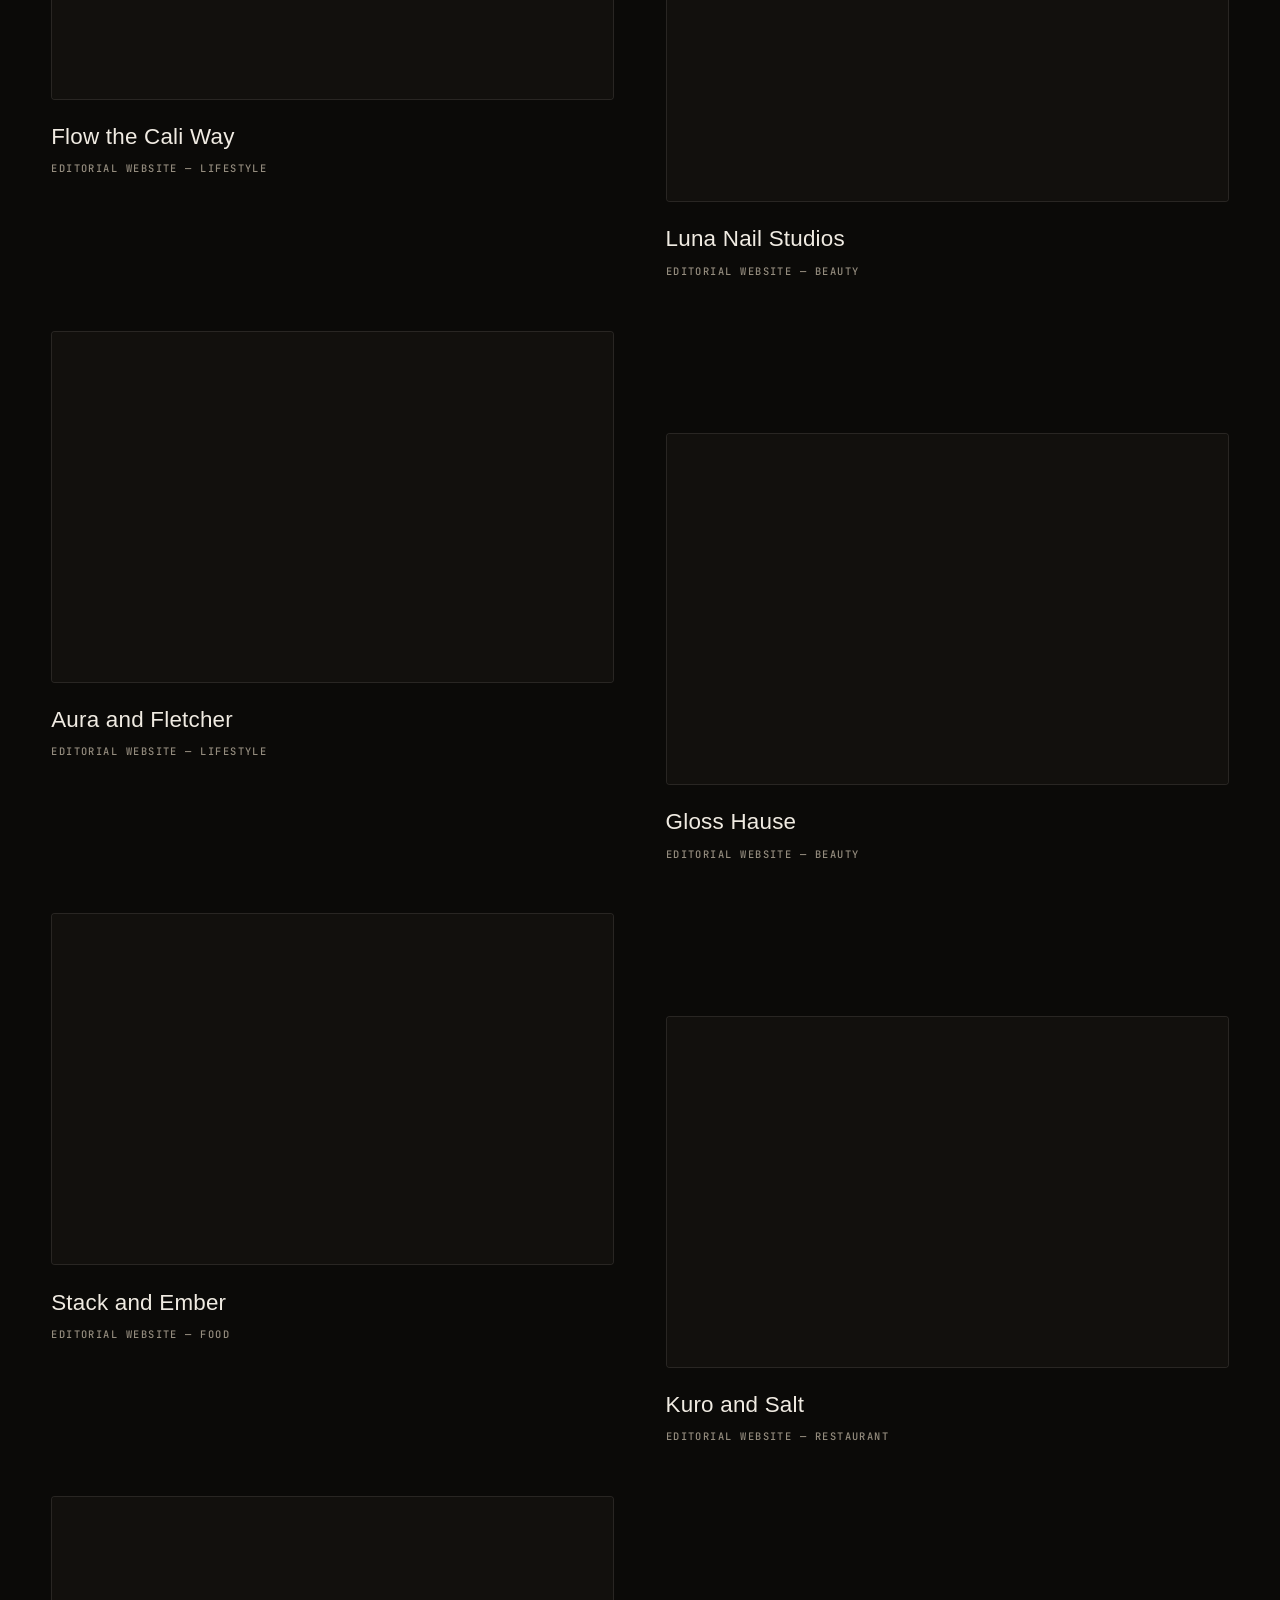
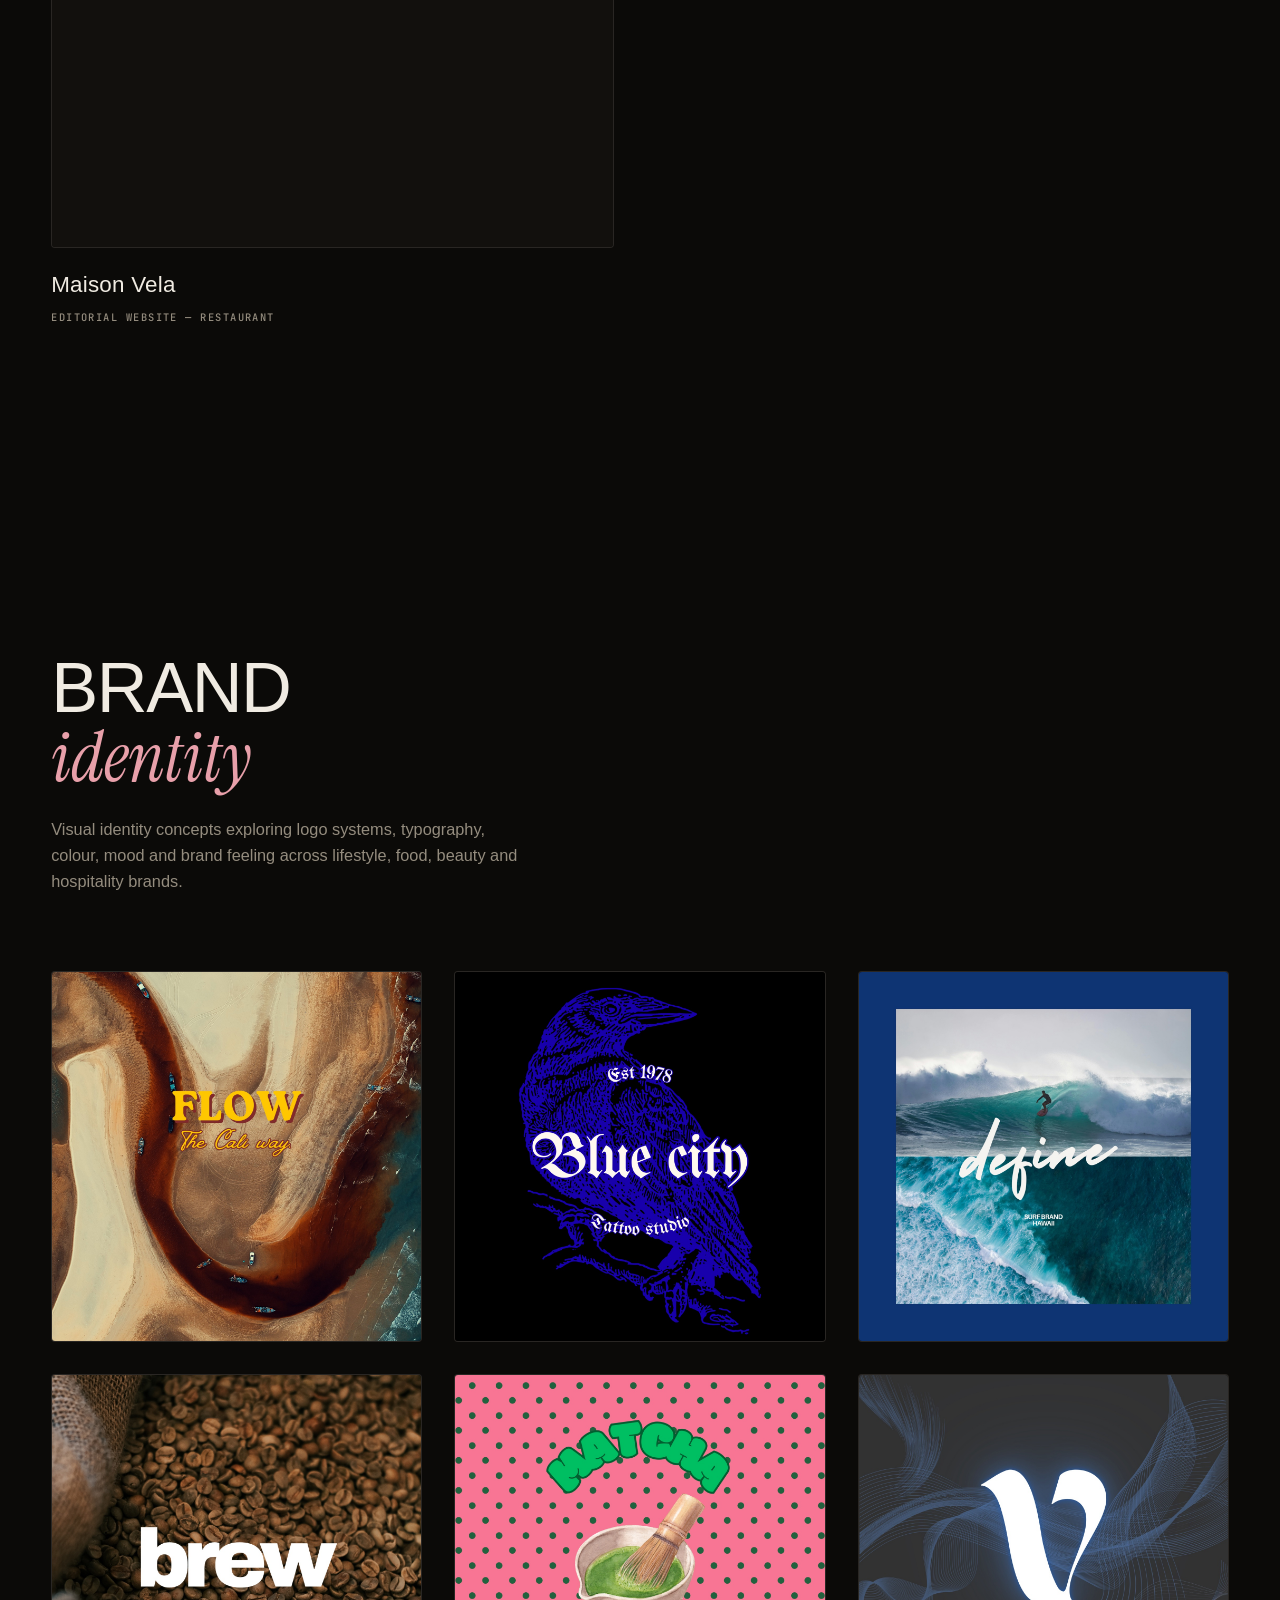
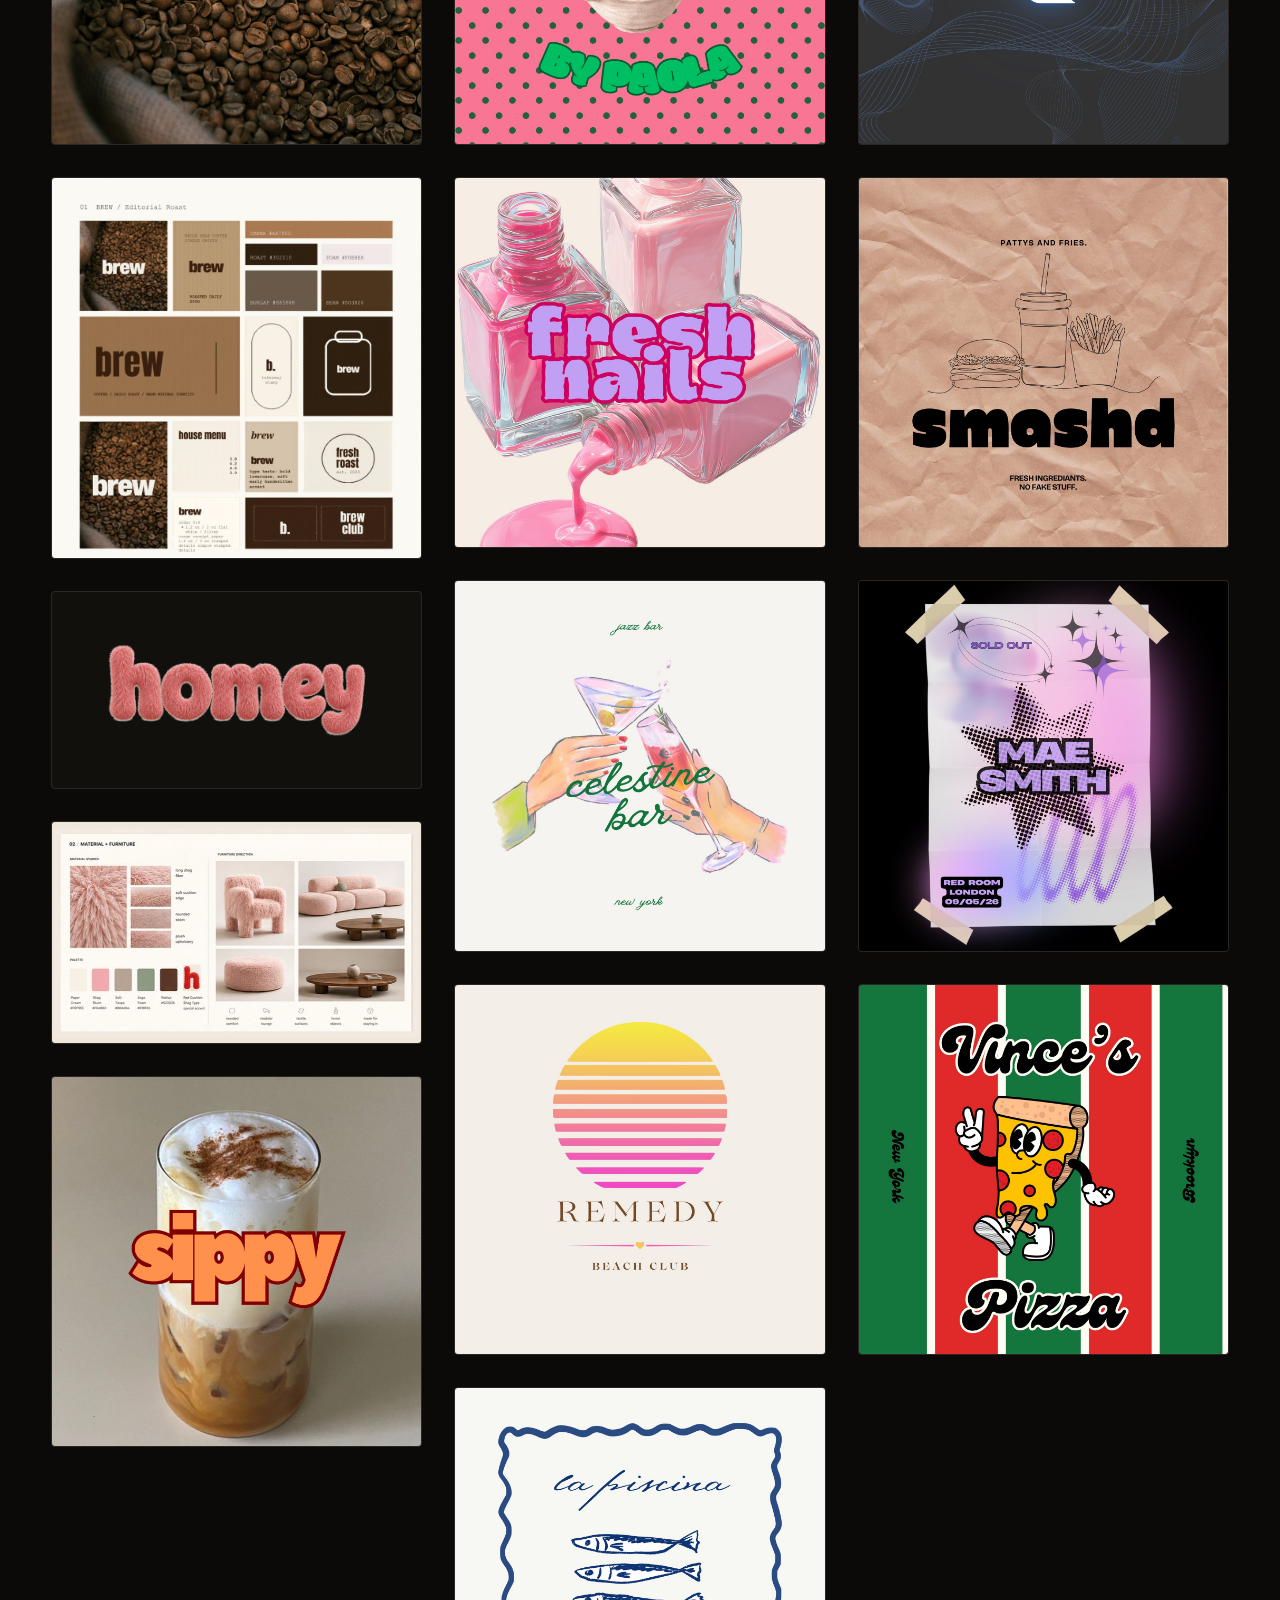
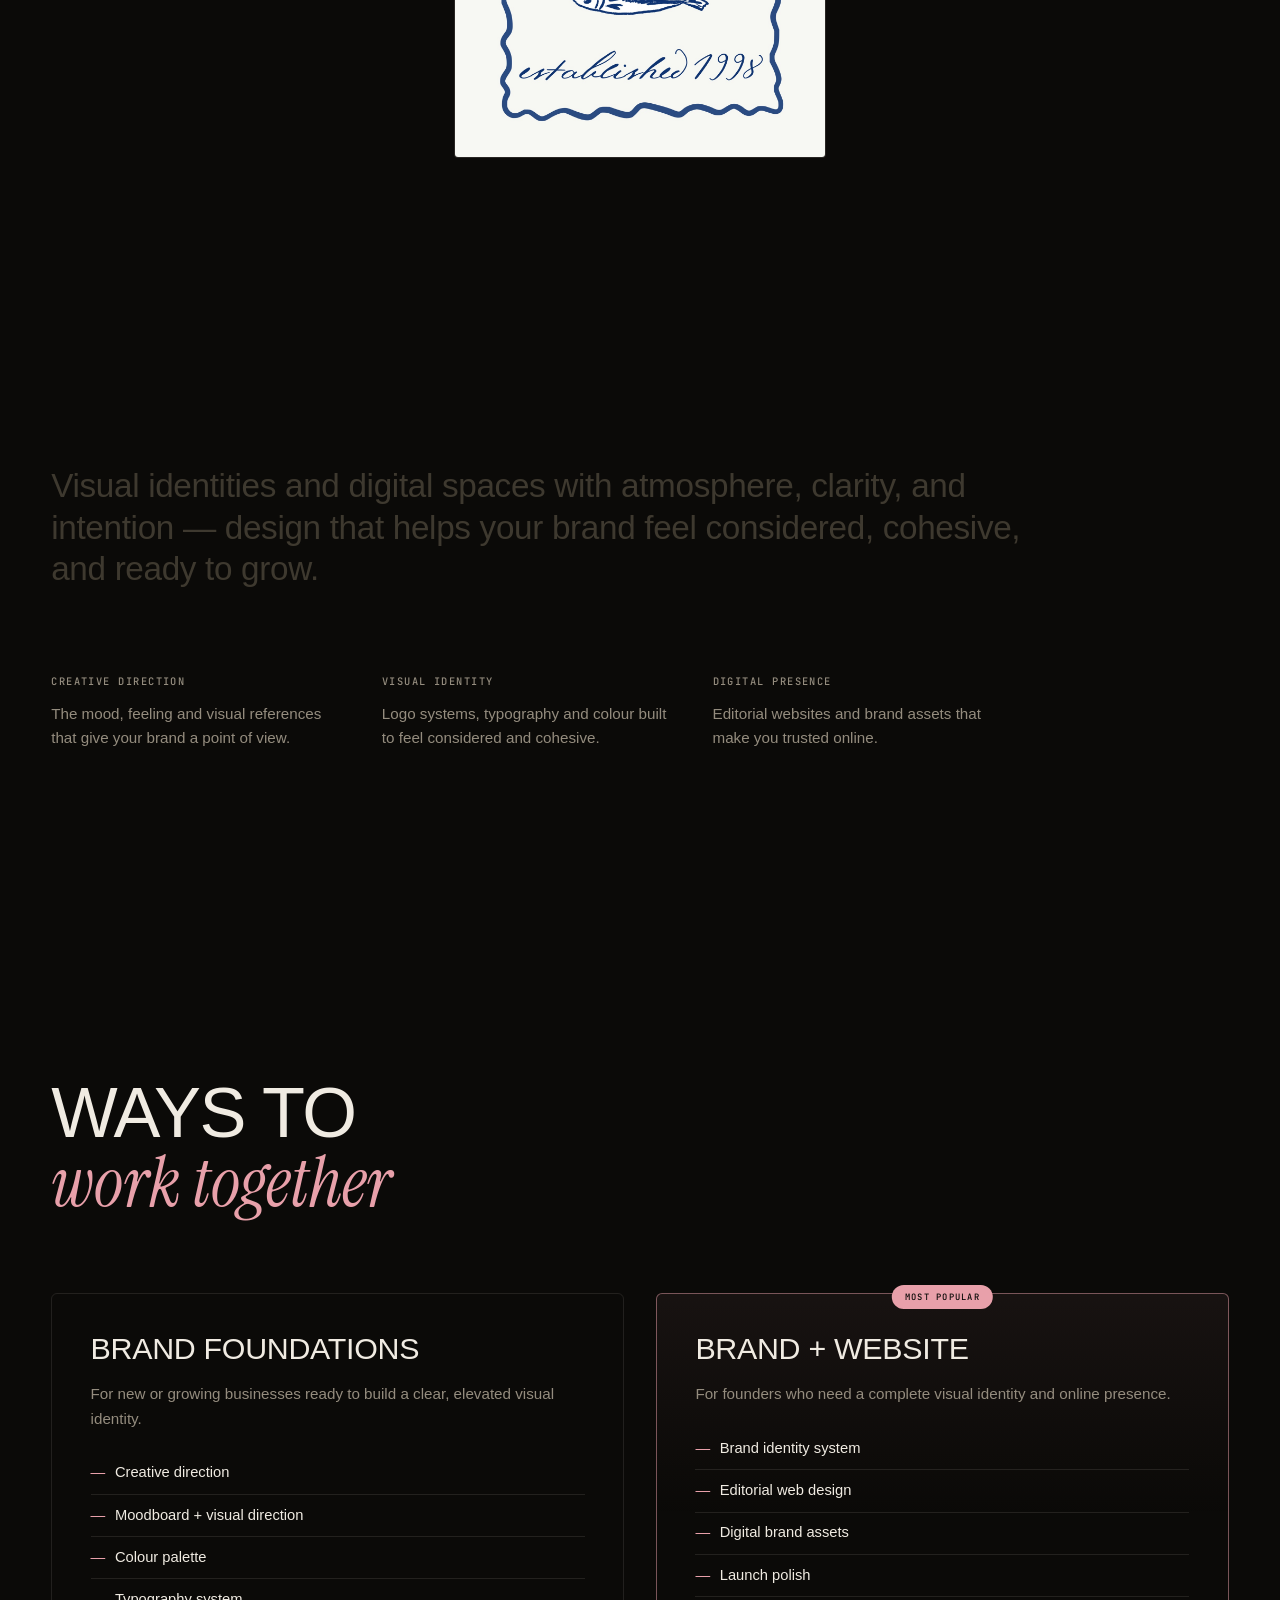
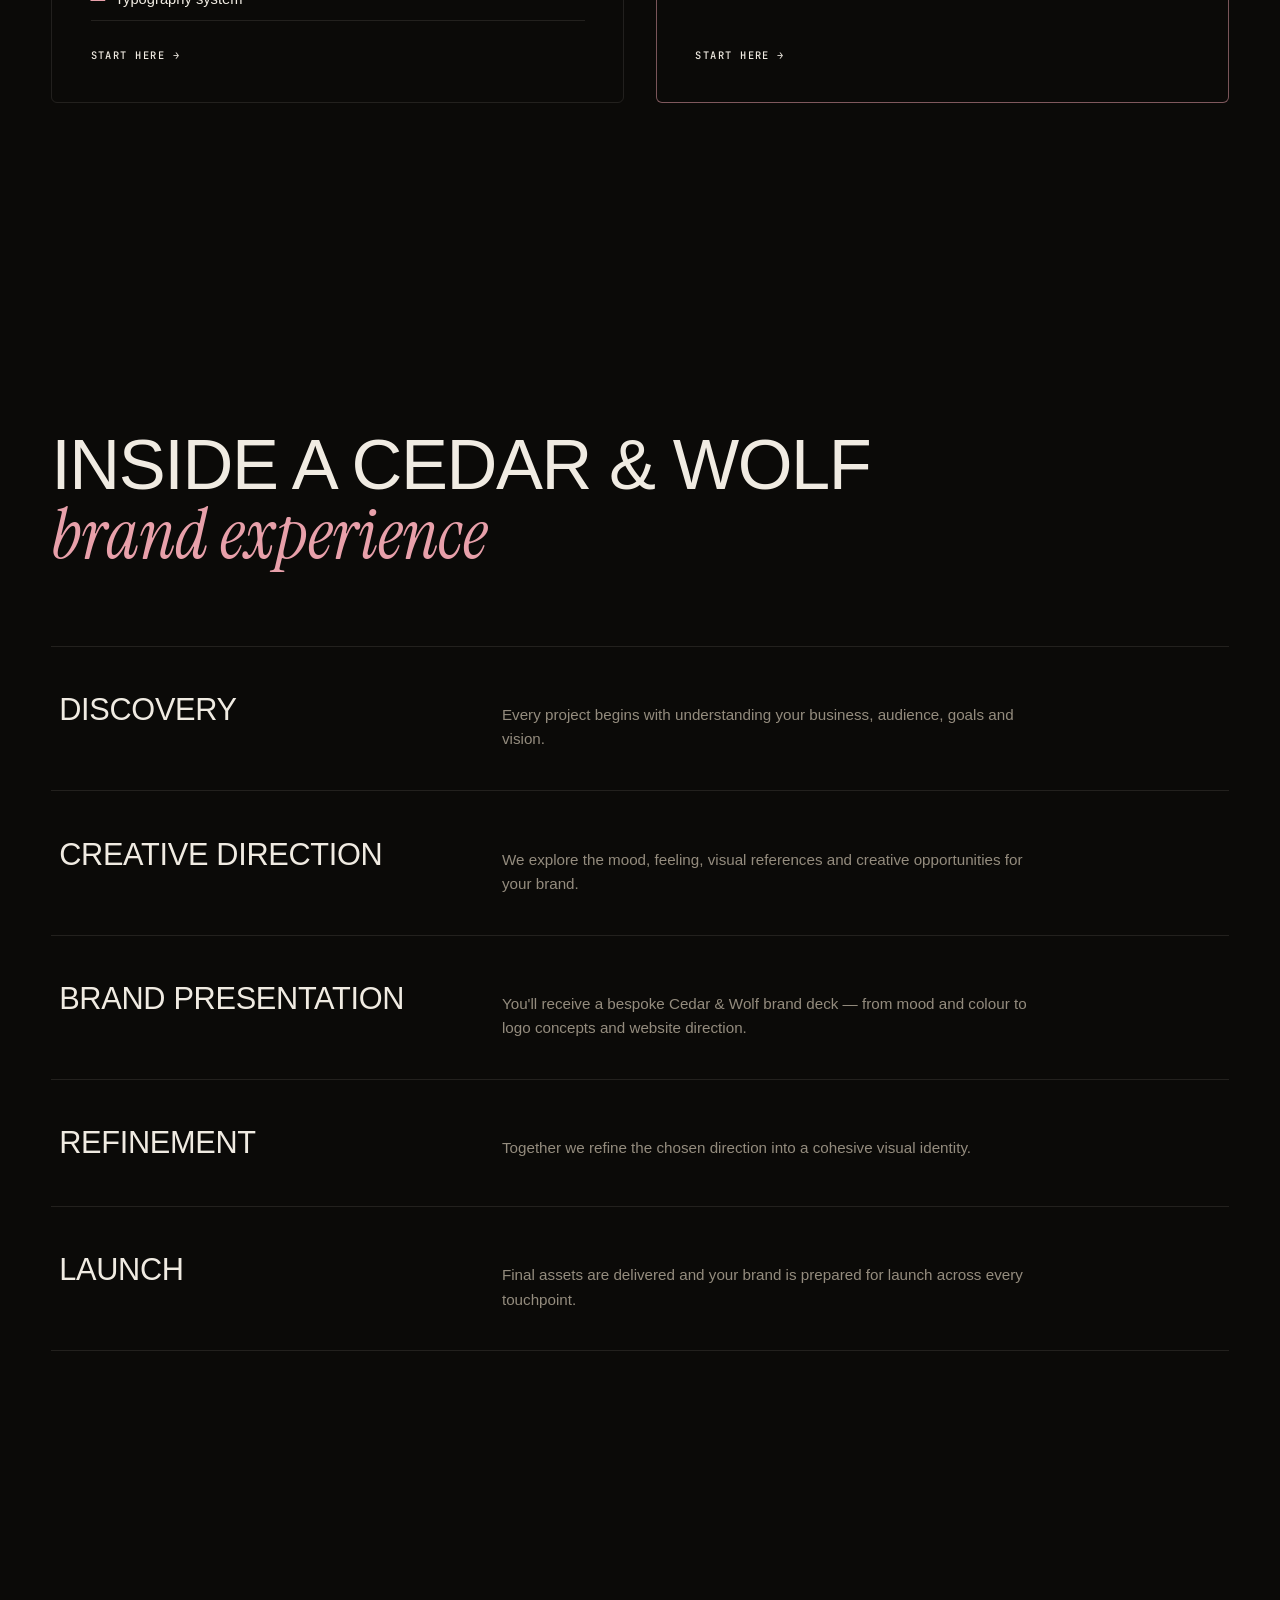
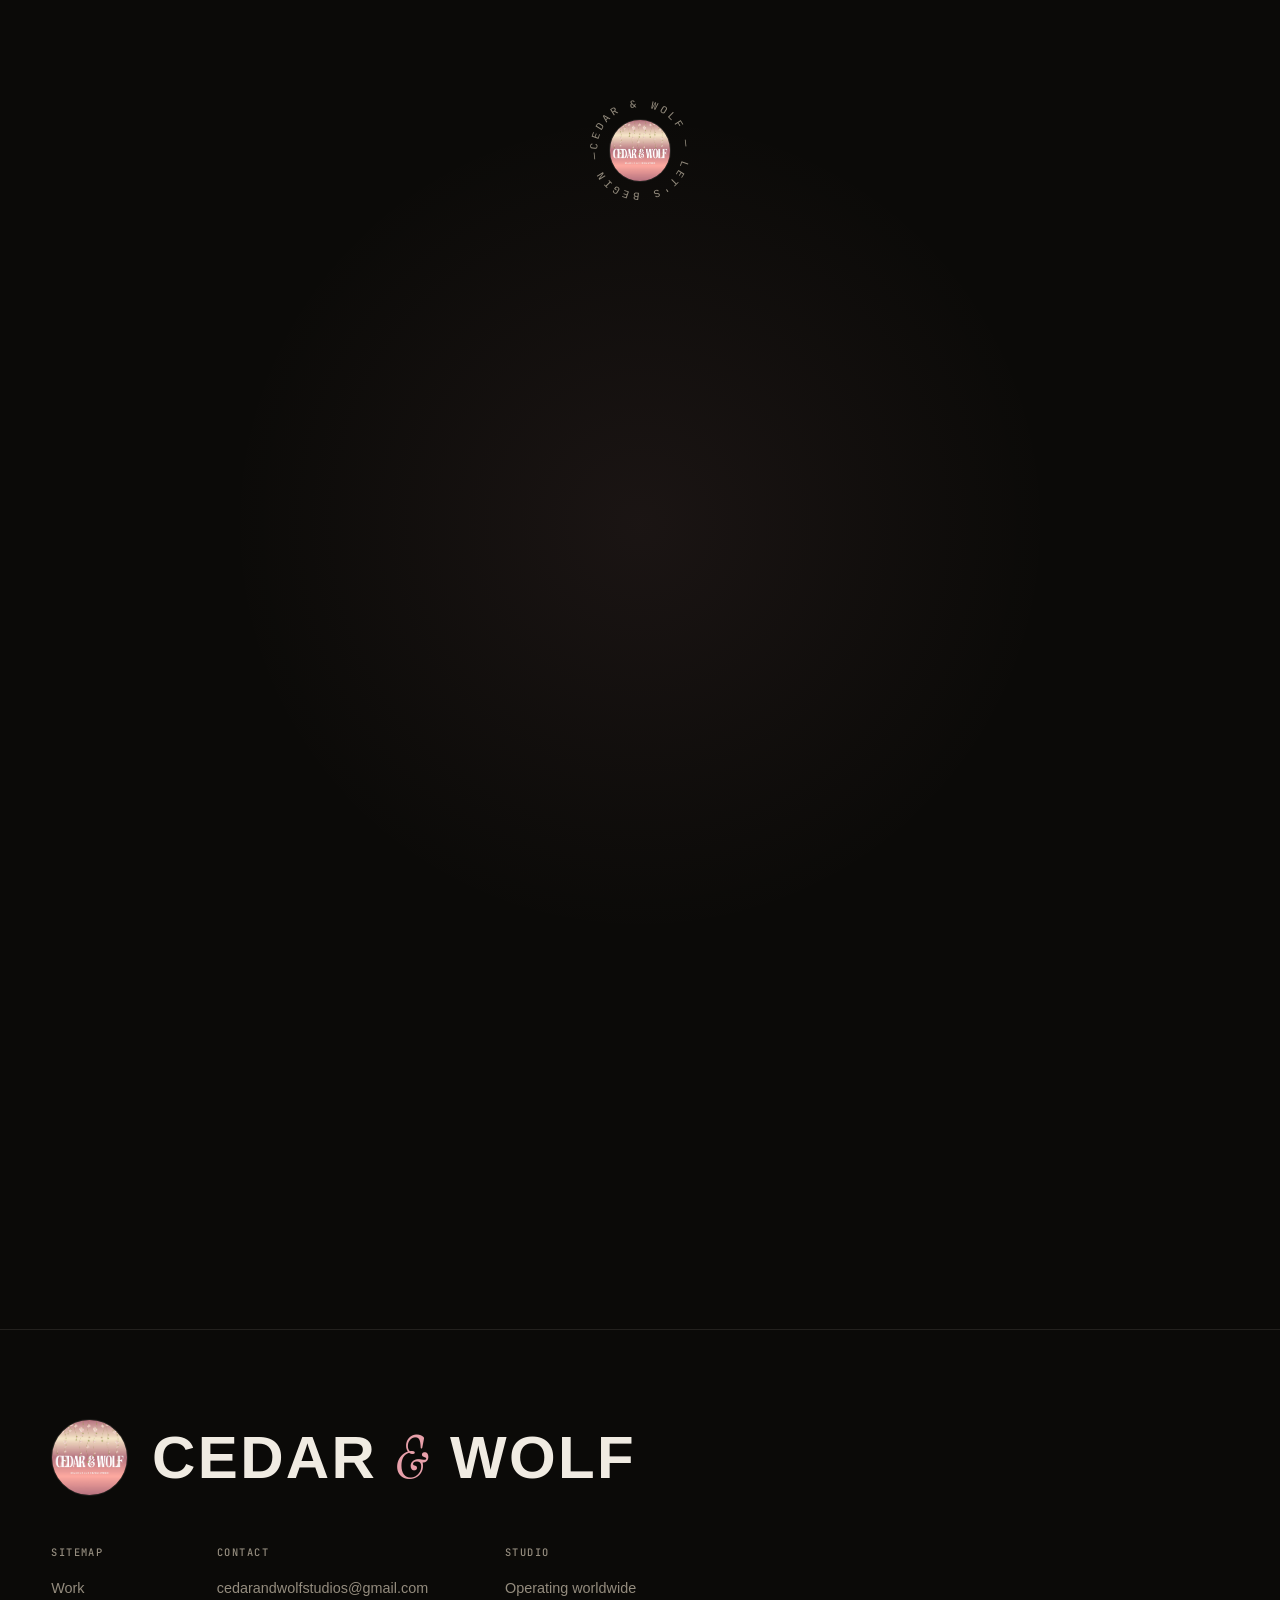
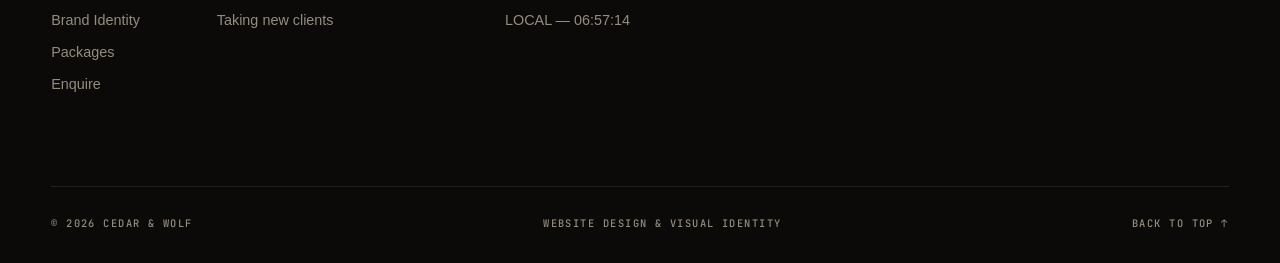
==== commit 8f68b41d: "Remove numbering accents from site" ====
--- a/index.html
+++ b/index.html
@@ -41,10 +41,10 @@
       CEDAR <span class="amp">&amp;</span> WOLF
     </a>
     <nav class="nav__links">
-      <a href="#work" data-hover><span class="nav__index">01</span> Work</a>
-      <a href="#identity" data-hover><span class="nav__index">02</span> Brand Identity</a>
-      <a href="#packages" data-hover><span class="nav__index">03</span> Packages</a>
-      <a href="#enquire" data-hover><span class="nav__index">04</span> Enquire</a>
+      <a href="#work" data-hover>Work</a>
+      <a href="#identity" data-hover>Brand Identity</a>
+      <a href="#packages" data-hover>Packages</a>
+      <a href="#enquire" data-hover>Enquire</a>
     </nav>
     <div class="nav__meta">
       <span class="nav__status"><span class="pulse"></span> TAKING NEW CLIENTS</span>
@@ -58,11 +58,6 @@
     <section class="hero">
       <div class="hero__orb" aria-hidden="true"></div>
       <div class="hero__orb hero__orb--2" aria-hidden="true"></div>
-
-      <div class="hero__meta">
-        <span class="mono-label reveal">BRAND IDENTITY &amp; DIGITAL DESIGN STUDIO</span>
-        <span class="mono-label reveal">ATMOSPHERE / CLARITY / INTENTION</span>
-      </div>
 
       <h1 class="hero__title">
         <span class="hero__line"><span class="hero__word" data-load-reveal>BRAND</span>
@@ -93,10 +88,9 @@
       </div>
     </div>
 
-    <!-- ============ SELECTED DIGITAL WORK ============ -->
+    <!-- ============ WORK ============ -->
     <section class="work section" id="work">
       <div class="section__head">
-        <span class="mono-label reveal">( 01 ) — SELECTED DIGITAL WORK</span>
         <h2 class="section__title reveal">Selected<br><em>digital work</em></h2>
         <p class="section__desc reveal">
           A collection of editorial, conversion-conscious websites designed to help
@@ -113,7 +107,6 @@
             <h3>Flow the Cali Way</h3>
             <span class="mono-label">EDITORIAL WEBSITE — LIFESTYLE</span>
           </div>
-          <span class="project__num mono-label">W.01</span>
         </a>
         <a class="project project--offset reveal" data-hover href="https://lunanailstudios.netlify.app/" target="_blank" rel="noreferrer">
           <div class="project__visual">
@@ -123,7 +116,6 @@
             <h3>Luna Nail Studios</h3>
             <span class="mono-label">EDITORIAL WEBSITE — BEAUTY</span>
           </div>
-          <span class="project__num mono-label">W.02</span>
         </a>
         <a class="project reveal" data-hover href="https://auraandfletcher.netlify.app/" target="_blank" rel="noreferrer">
           <div class="project__visual">
@@ -133,7 +125,6 @@
             <h3>Aura and Fletcher</h3>
             <span class="mono-label">EDITORIAL WEBSITE — LIFESTYLE</span>
           </div>
-          <span class="project__num mono-label">W.03</span>
         </a>
         <a class="project project--offset reveal" data-hover href="https://glosshause.netlify.app" target="_blank" rel="noreferrer">
           <div class="project__visual">
@@ -143,7 +134,6 @@
             <h3>Gloss Hause</h3>
             <span class="mono-label">EDITORIAL WEBSITE — BEAUTY</span>
           </div>
-          <span class="project__num mono-label">W.04</span>
         </a>
         <a class="project reveal" data-hover href="https://stackandember.netlify.app/" target="_blank" rel="noreferrer">
           <div class="project__visual">
@@ -153,7 +143,6 @@
             <h3>Stack and Ember</h3>
             <span class="mono-label">EDITORIAL WEBSITE — FOOD</span>
           </div>
-          <span class="project__num mono-label">W.05</span>
         </a>
         <a class="project project--offset reveal" data-hover href="https://kuroandsalt.netlify.app/" target="_blank" rel="noreferrer">
           <div class="project__visual">
@@ -163,7 +152,6 @@
             <h3>Kuro and Salt</h3>
             <span class="mono-label">EDITORIAL WEBSITE — RESTAURANT</span>
           </div>
-          <span class="project__num mono-label">W.06</span>
         </a>
         <a class="project reveal" data-hover href="https://maisonvelarestaurant.netlify.app/" target="_blank" rel="noreferrer">
           <div class="project__visual">
@@ -173,15 +161,13 @@
             <h3>Maison Vela</h3>
             <span class="mono-label">EDITORIAL WEBSITE — RESTAURANT</span>
           </div>
-          <span class="project__num mono-label">W.07</span>
-        </a>
-      </div>
-    </section>
-
-    <!-- ============ BRAND IDENTITY ============ -->
+        </a>
+      </div>
+    </section>
+
+    <!-- ============ IDENTITY ============ -->
     <section class="identity section" id="identity">
       <div class="section__head">
-        <span class="mono-label reveal">( 02 ) — SELECTED BRAND IDENTITY WORK</span>
         <h2 class="section__title reveal">Brand<br><em>identity</em></h2>
         <p class="section__desc reveal">
           Visual identity concepts exploring logo systems, typography, colour, mood
@@ -246,9 +232,6 @@
 
     <!-- ============ ABOUT / MANIFESTO ============ -->
     <section class="manifesto section" id="studio">
-      <div class="section__head">
-        <span class="mono-label reveal">( 03 ) — THE STUDIO</span>
-      </div>
       <p class="manifesto__text" id="manifestoText">
         Visual identities and digital spaces with atmosphere, clarity, and intention —
         design that helps your brand feel considered, cohesive, and ready to grow.
@@ -272,13 +255,11 @@
     <!-- ============ PACKAGES ============ -->
     <section class="packages section" id="packages">
       <div class="section__head">
-        <span class="mono-label reveal">( 04 ) — PACKAGES</span>
         <h2 class="section__title reveal">Ways to<br><em>work together</em></h2>
       </div>
 
       <div class="packages__grid">
         <article class="package reveal" data-hover>
-          <span class="package__num mono-label">P.01</span>
           <h3 class="package__name">Brand Foundations</h3>
           <p class="package__desc">For new or growing businesses ready to build a clear, elevated visual identity.</p>
           <ul class="package__list">
@@ -292,7 +273,6 @@
 
         <article class="package package--featured reveal" data-hover>
           <span class="package__tag mono-label">MOST POPULAR</span>
-          <span class="package__num mono-label">P.02</span>
           <h3 class="package__name">Brand + Website</h3>
           <p class="package__desc">For founders who need a complete visual identity and online presence.</p>
           <ul class="package__list">
@@ -310,33 +290,27 @@
     <!-- ============ PROCESS ============ -->
     <section class="process section" id="process">
       <div class="section__head">
-        <span class="mono-label reveal">( 05 ) — THE PROCESS</span>
         <h2 class="section__title reveal">Inside a Cedar &amp; Wolf<br><em>brand experience</em></h2>
       </div>
 
       <div class="process__list">
         <article class="step reveal" data-hover>
-          <span class="step__index mono-label">01</span>
           <h3 class="step__name">Discovery</h3>
           <p class="step__desc">Every project begins with understanding your business, audience, goals and vision.</p>
         </article>
         <article class="step reveal" data-hover>
-          <span class="step__index mono-label">02</span>
           <h3 class="step__name">Creative Direction</h3>
           <p class="step__desc">We explore the mood, feeling, visual references and creative opportunities for your brand.</p>
         </article>
         <article class="step reveal" data-hover>
-          <span class="step__index mono-label">03</span>
           <h3 class="step__name">Brand Presentation</h3>
           <p class="step__desc">You'll receive a bespoke Cedar &amp; Wolf brand deck — from mood and colour to logo concepts and website direction.</p>
         </article>
         <article class="step reveal" data-hover>
-          <span class="step__index mono-label">04</span>
           <h3 class="step__name">Refinement</h3>
           <p class="step__desc">Together we refine the chosen direction into a cohesive visual identity.</p>
         </article>
         <article class="step reveal" data-hover>
-          <span class="step__index mono-label">05</span>
           <h3 class="step__name">Launch</h3>
           <p class="step__desc">Final assets are delivered and your brand is prepared for launch across every touchpoint.</p>
         </article>
@@ -346,7 +320,6 @@
     <!-- ============ ENQUIRE ============ -->
     <section class="enquire section" id="enquire">
       <div class="enquire__head">
-        <span class="mono-label reveal">( 06 ) — ENQUIRE</span>
         <div class="cta__badge reveal" aria-hidden="true">
           <svg viewBox="0 0 100 100">
             <defs>
@@ -459,7 +432,7 @@
     </div>
     <div class="footer__bottom">
       <span class="mono-label">© 2026 CEDAR &amp; WOLF</span>
-      <span class="mono-label">BRAND IDENTITY &amp; DIGITAL DESIGN STUDIO</span>
+      <span class="mono-label">WEBSITE DESIGN &amp; VISUAL IDENTITY</span>
       <a href="#top" class="mono-label" data-hover>BACK TO TOP ↑</a>
     </div>
   </footer>
--- a/styles.css
+++ b/styles.css
@@ -242,14 +242,6 @@
 
 .nav__links a:hover { color: var(--ink); }
 
-.nav__index {
-  font-family: var(--font-mono);
-  font-size: 0.55rem;
-  color: var(--accent);
-  vertical-align: super;
-  margin-right: 0.15rem;
-}
-
 .nav__meta { display: flex; align-items: center; gap: 1.5rem; }
 
 .nav__status {
@@ -299,11 +291,11 @@
 /* ---------- Hero ---------- */
 
 .hero {
-  min-height: 100svh;
+  min-height: clamp(620px, 88svh, 900px);
   display: flex;
   flex-direction: column;
   justify-content: flex-end;
-  padding: 7rem var(--pad) 3rem;
+  padding: 6rem var(--pad) 3rem;
   position: relative;
   overflow: hidden;
 }
@@ -345,14 +337,6 @@
   to { transform: translate(10%, -10%) scale(0.95); }
 }
 
-.hero__meta {
-  display: flex;
-  justify-content: space-between;
-  gap: 1rem;
-  margin-bottom: auto;
-  position: relative;
-}
-
 .hero__title {
   font-family: var(--font-display);
   font-weight: 500;
@@ -361,7 +345,7 @@
   letter-spacing: -0.025em;
   text-transform: uppercase;
   position: relative;
-  margin: 2rem 0 3rem;
+  margin: 0 0 2.5rem;
 }
 
 .hero__line { display: block; overflow: hidden; padding-bottom: 0.06em; }
@@ -410,7 +394,6 @@
 
 @media (max-width: 700px) {
   .hero__bottom { flex-direction: column; align-items: flex-start; }
-  .hero__meta .mono-label:last-child { display: none; }
 }
 
 /* ---------- Marquee ---------- */
@@ -496,19 +479,6 @@
 }
 
 .project:hover .project__info h3 { color: var(--accent); }
-
-.project__num {
-  position: absolute;
-  top: 0.95rem; right: 1rem;
-  color: var(--ink-dim);
-  background: rgba(11, 10, 8, 0.7);
-  backdrop-filter: blur(8px);
-  -webkit-backdrop-filter: blur(8px);
-  border: 1px solid var(--line);
-  border-radius: 100px;
-  padding: 0.35rem 0.75rem;
-  font-size: 0.55rem;
-}
 
 @media (max-width: 750px) {
   .work__grid { grid-template-columns: 1fr; }
@@ -632,8 +602,6 @@
   white-space: nowrap;
 }
 
-.package__num { color: var(--accent); }
-
 .package__name {
   font-family: var(--font-display);
   font-weight: 500;
@@ -678,7 +646,7 @@
 
 .step {
   display: grid;
-  grid-template-columns: 4rem 1fr 1.5fr;
+  grid-template-columns: minmax(12rem, 0.8fr) 1.4fr;
   align-items: baseline;
   gap: 2rem;
   padding: 2.4rem 0.5rem;
@@ -688,8 +656,6 @@
 
 .step:hover { background: var(--bg-raised); padding-left: 1.5rem; }
 
-.step__index { color: var(--accent); }
-
 .step__name {
   font-family: var(--font-display);
   font-weight: 500;
@@ -708,8 +674,11 @@
 }
 
 @media (max-width: 800px) {
-  .step { grid-template-columns: 3rem 1fr; }
-  .step__desc { grid-column: 2; }
+  .step {
+    grid-template-columns: 1fr;
+    gap: 0.8rem;
+  }
+  .step__desc { grid-column: auto; }
 }
 
 /* ---------- Enquire ---------- */
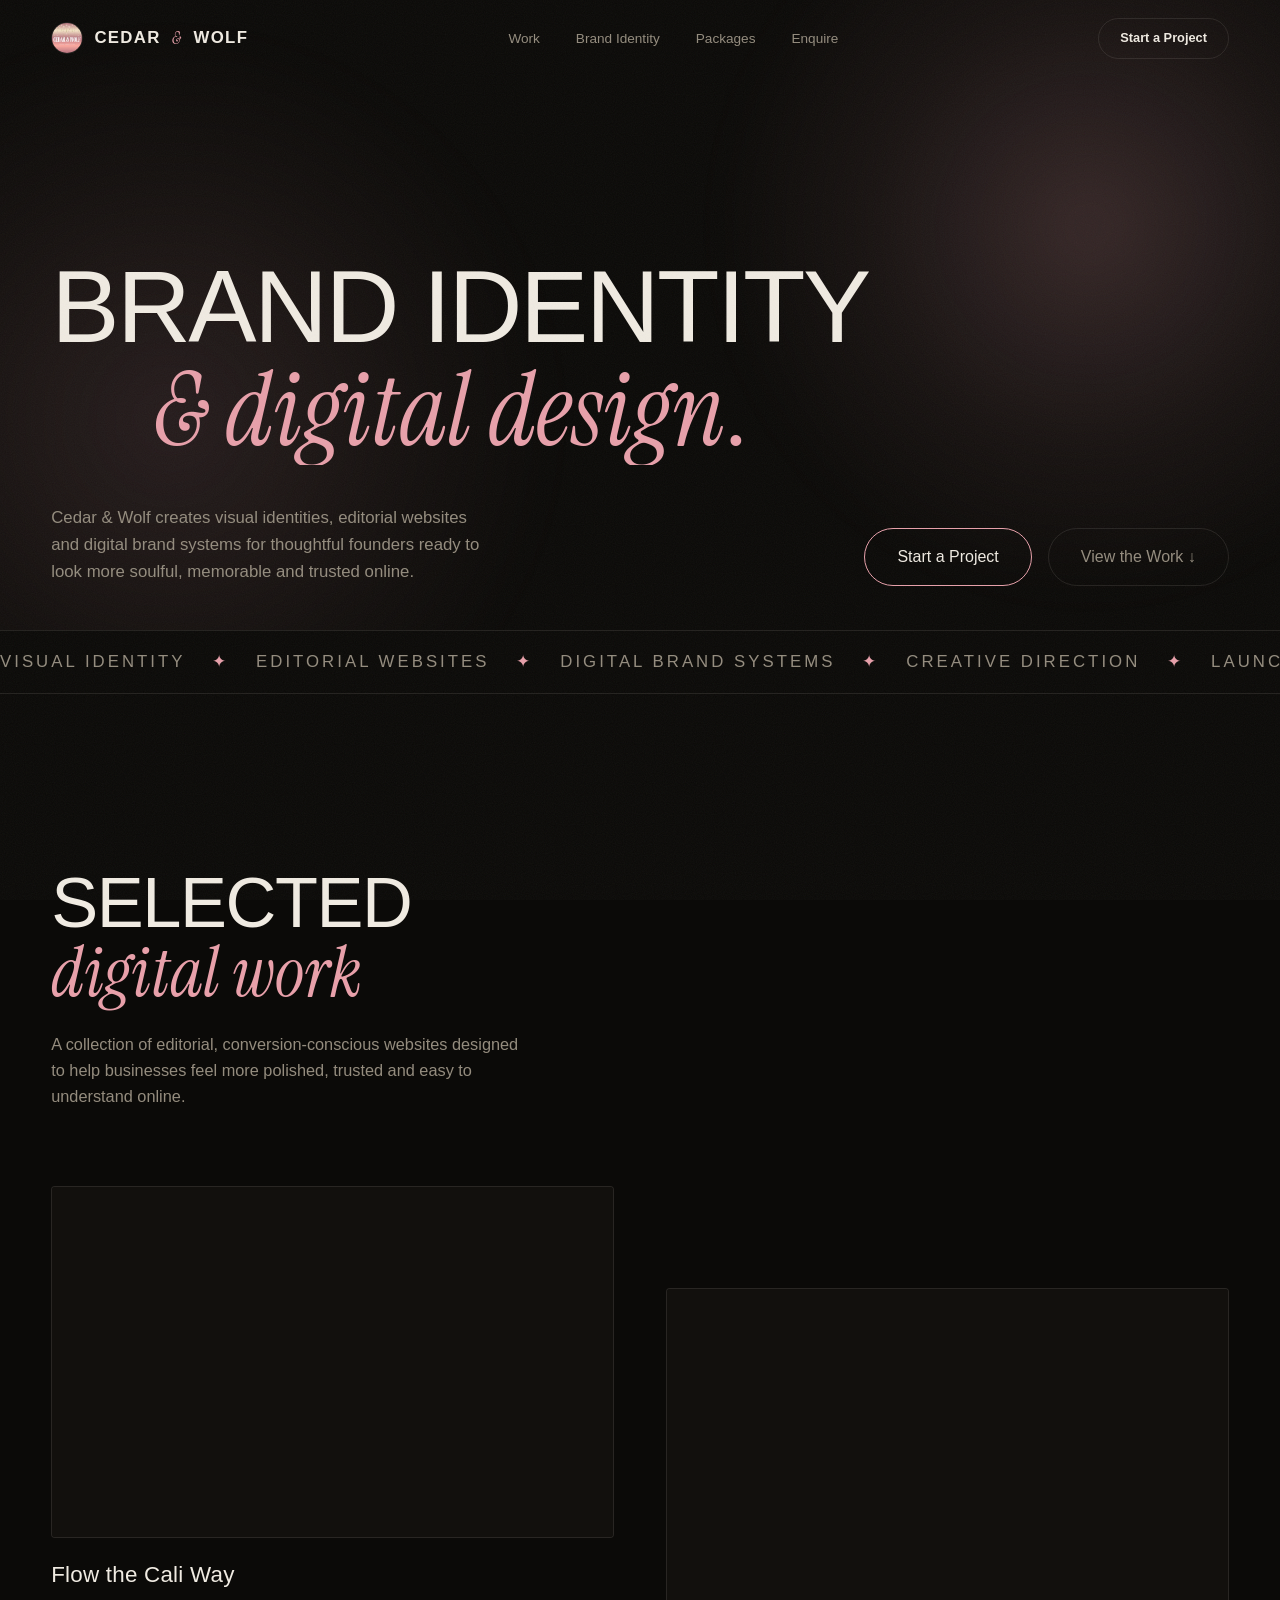
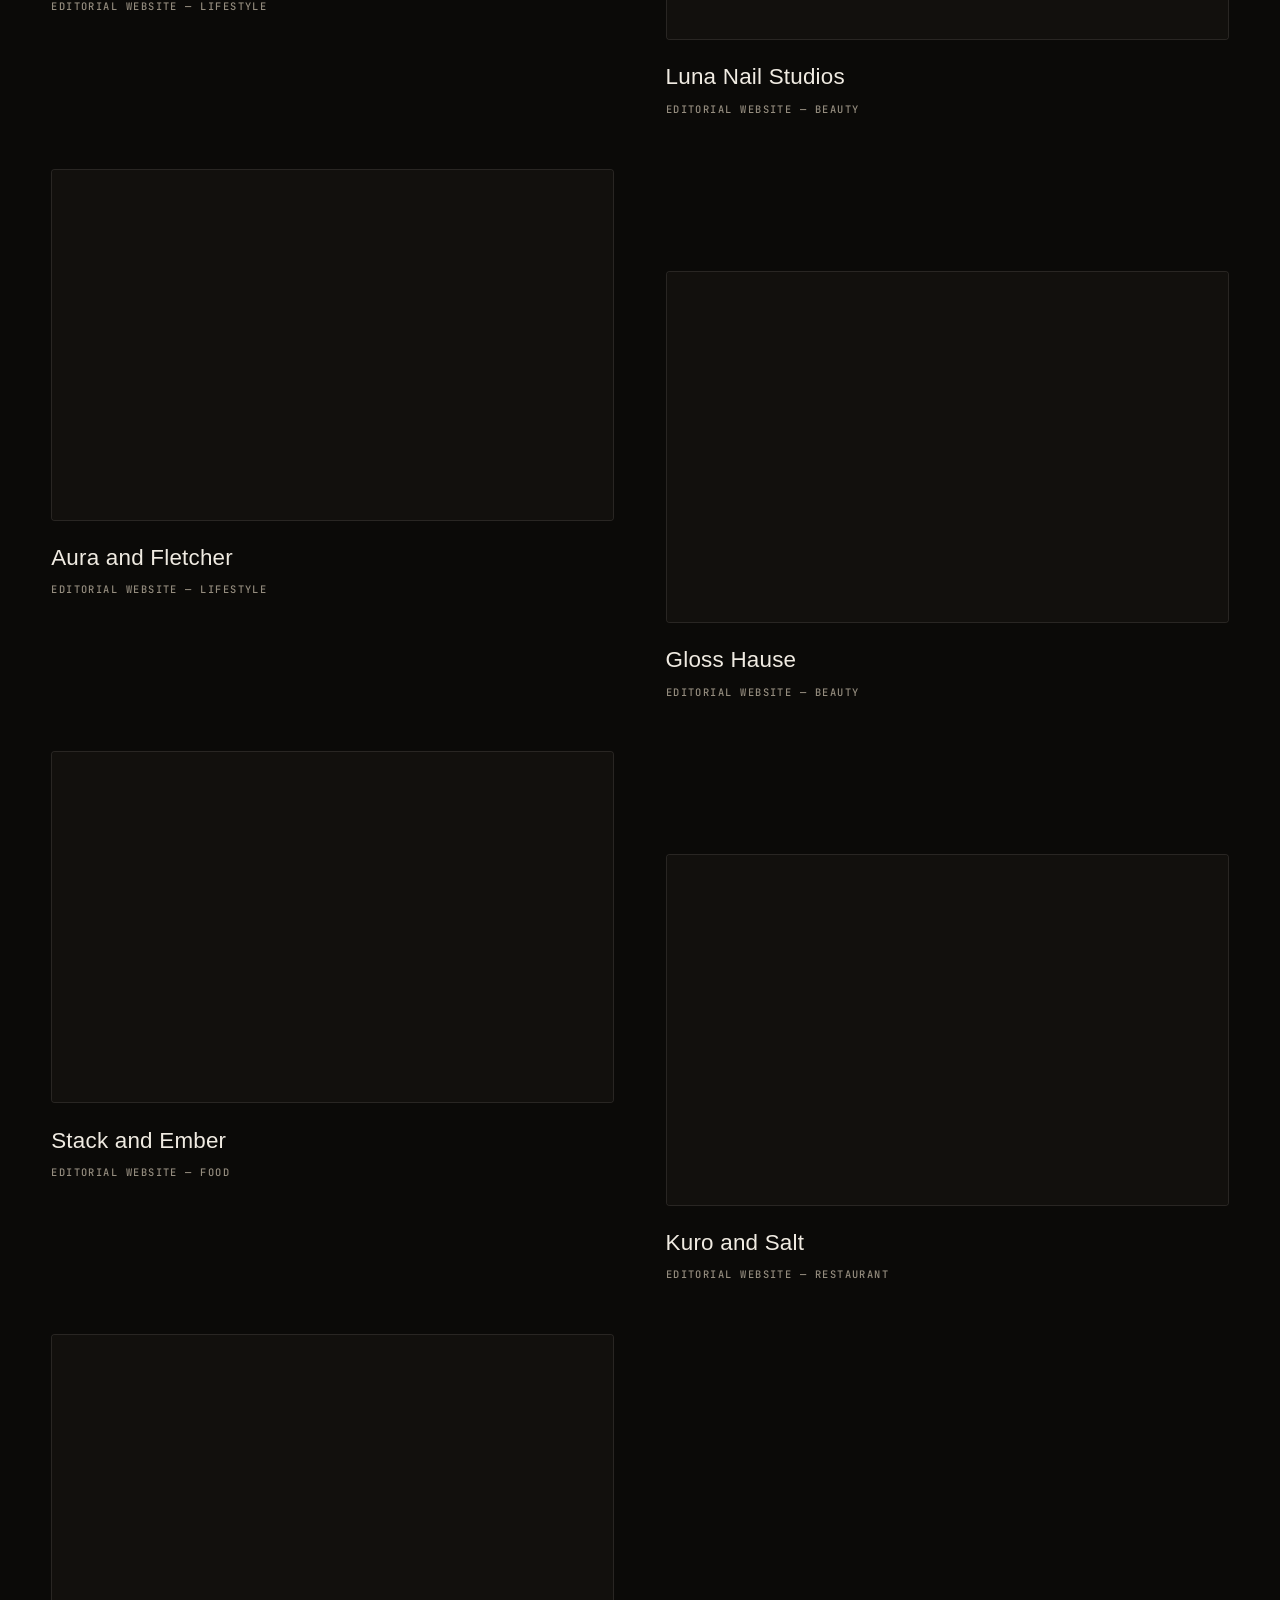
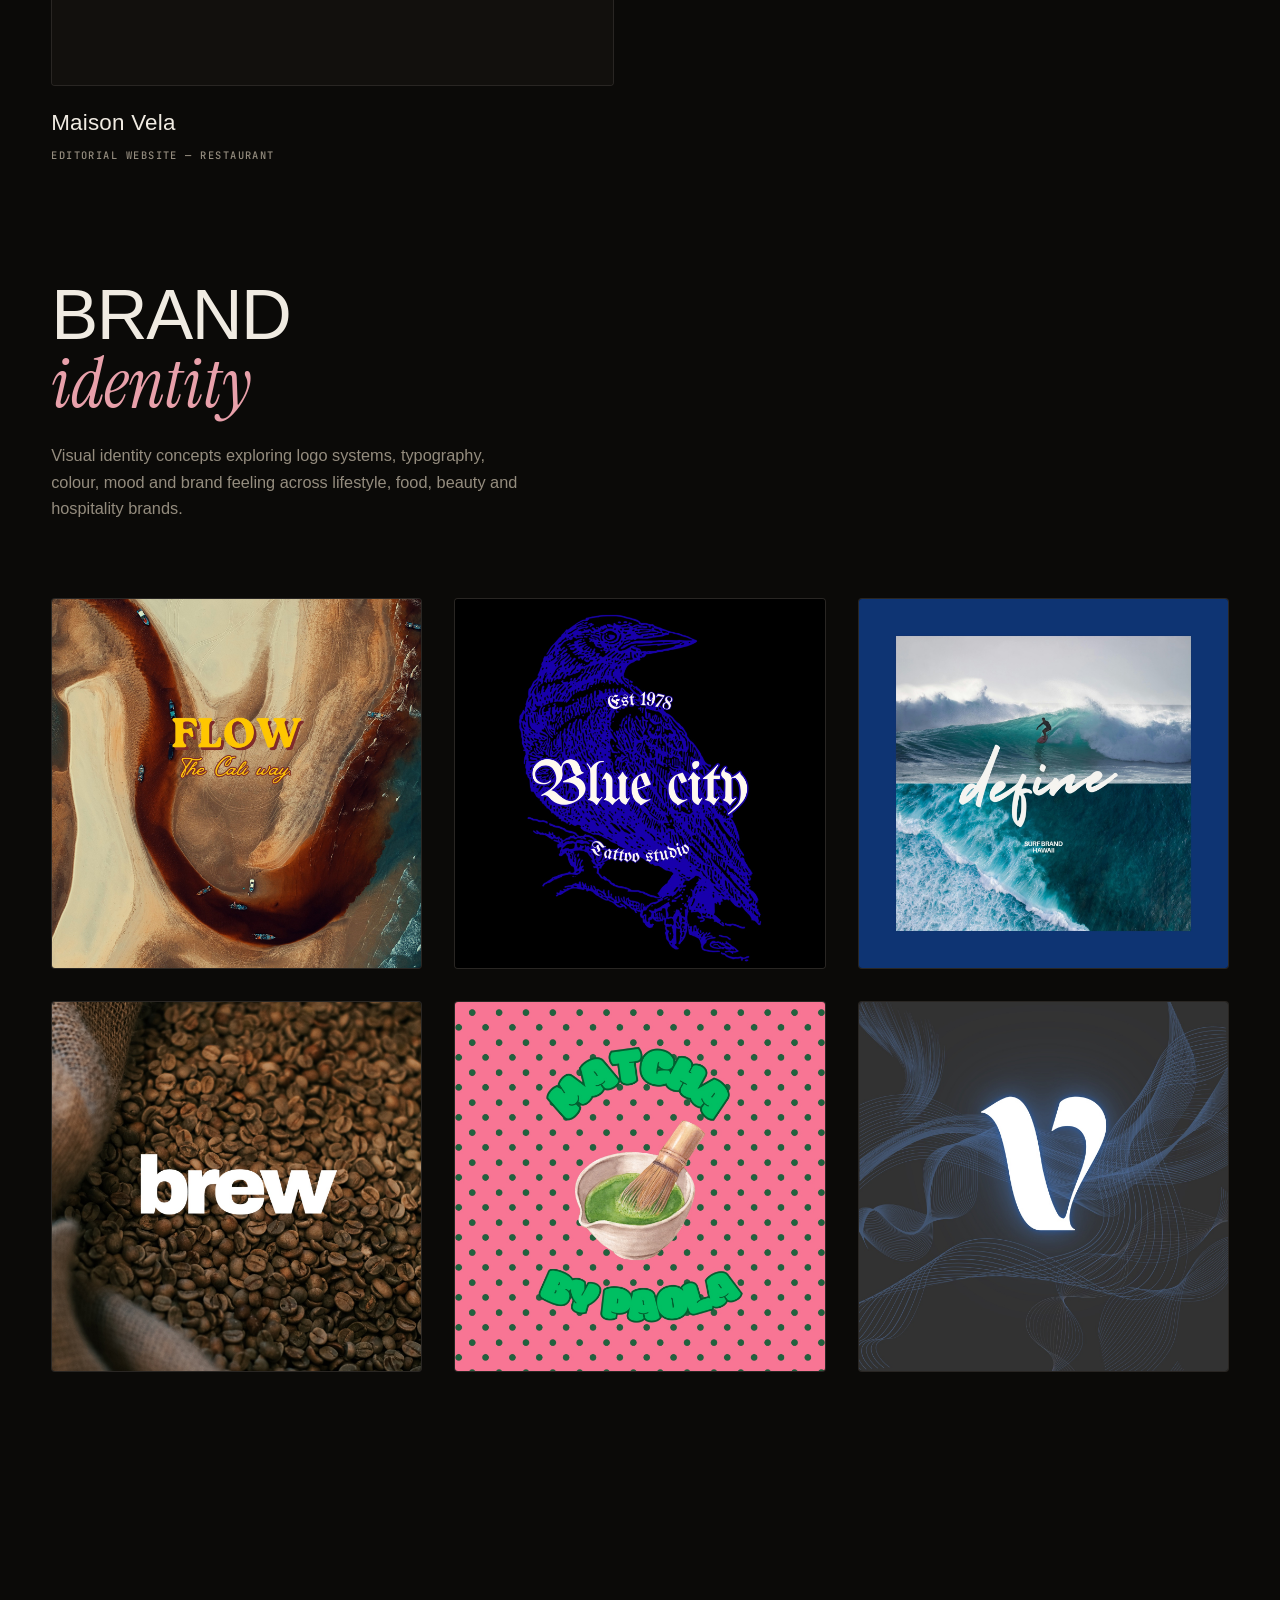
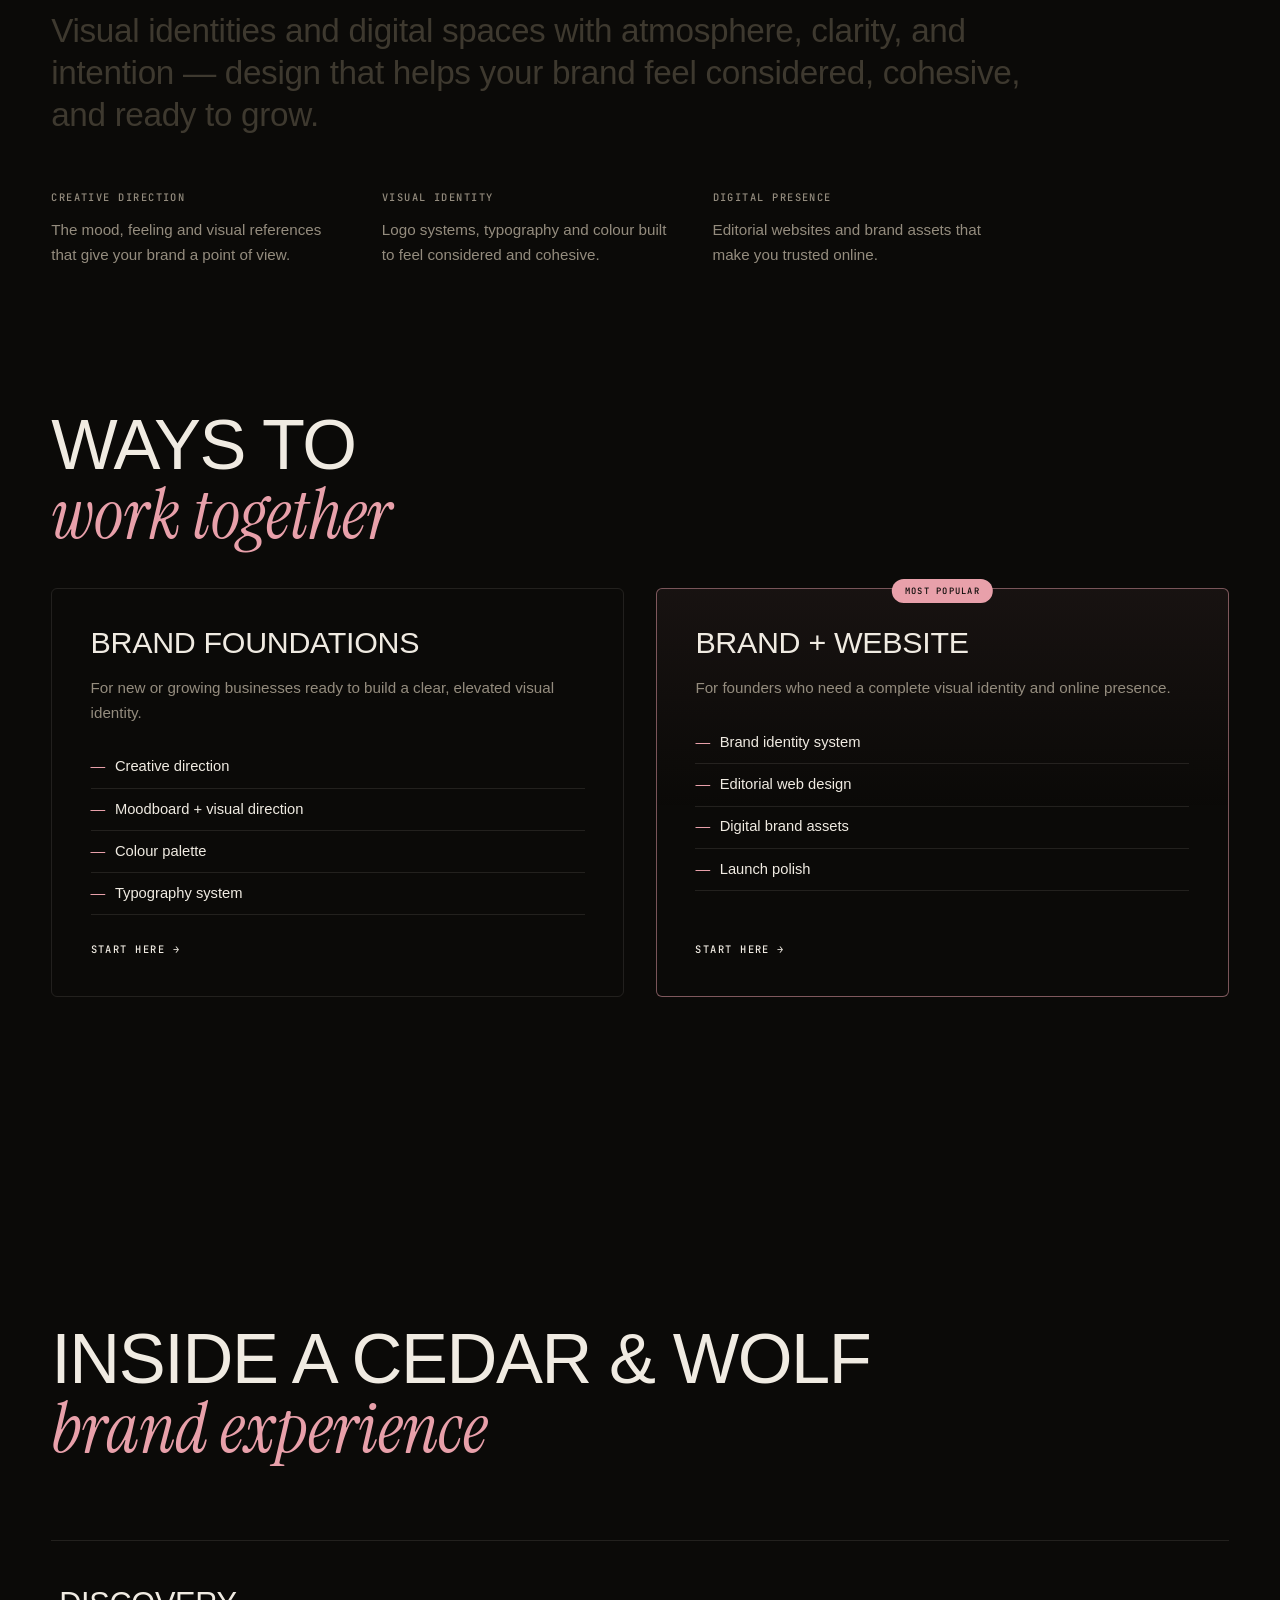
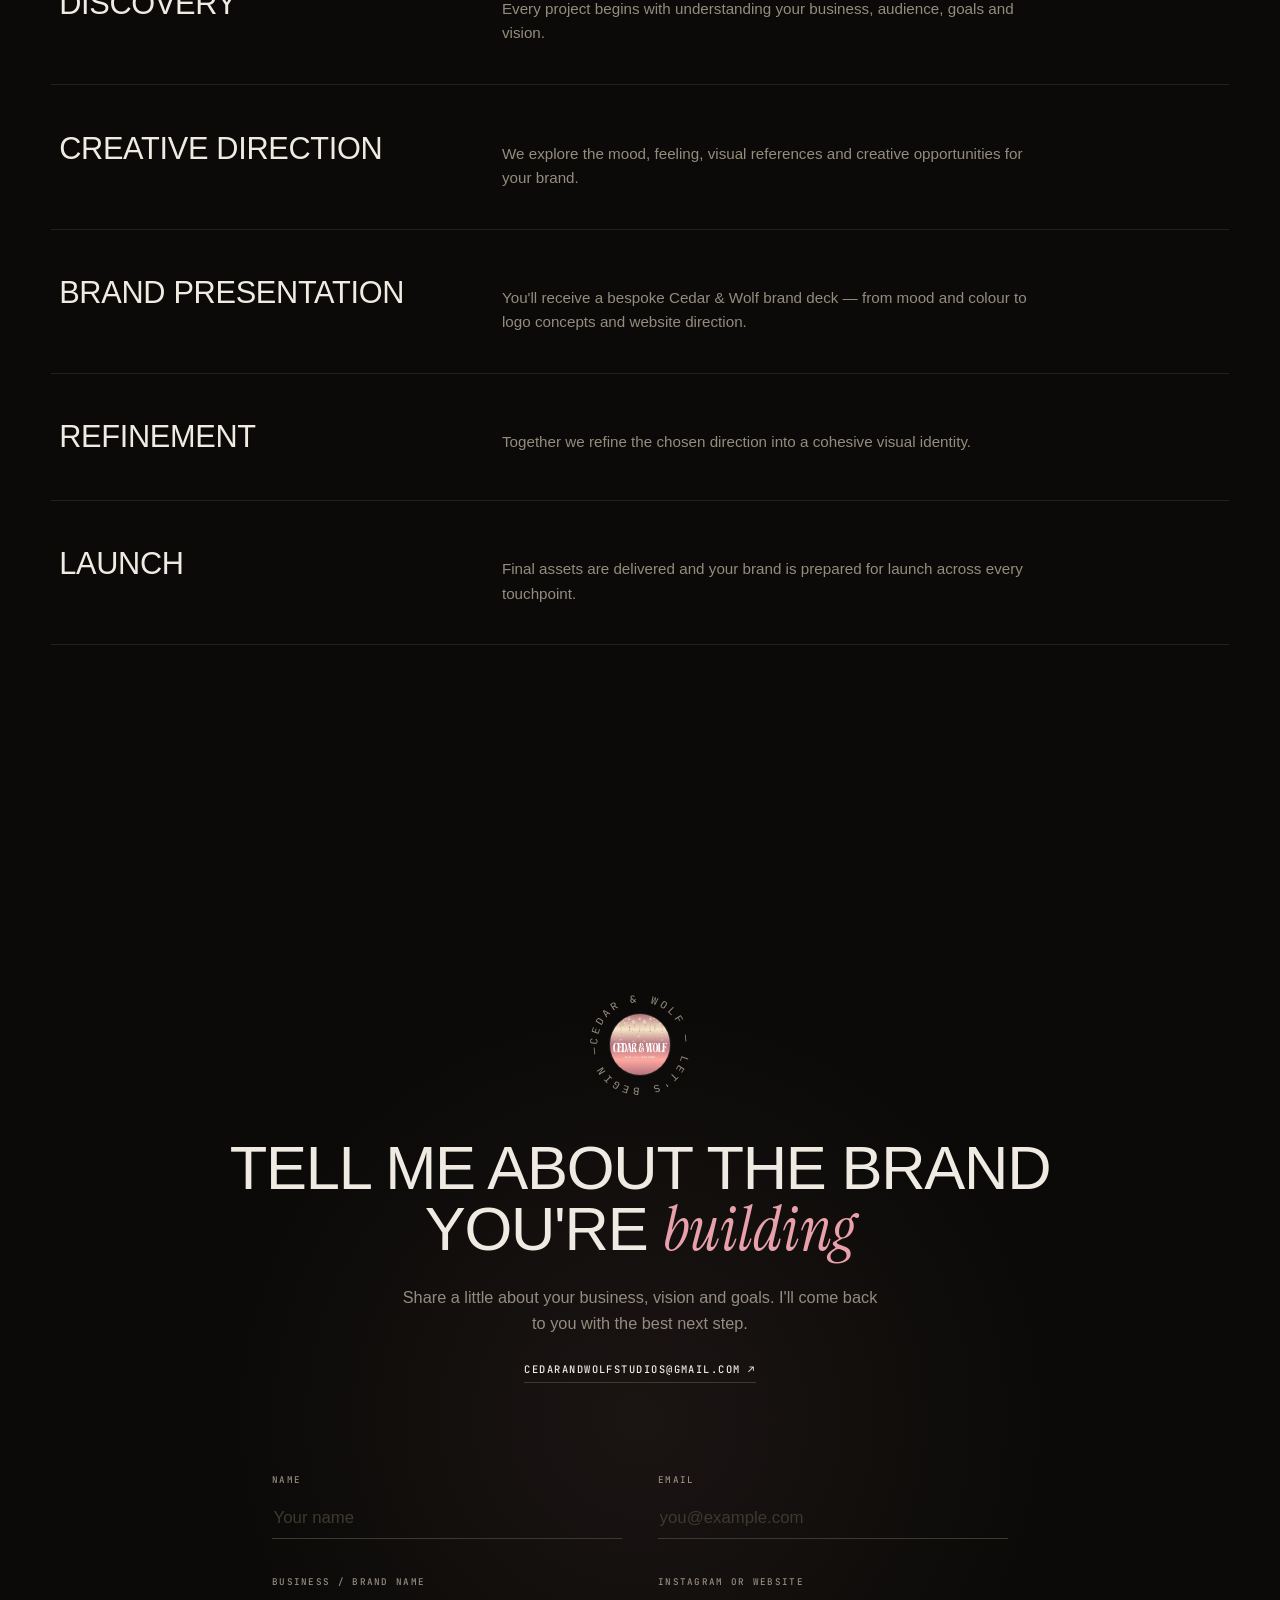
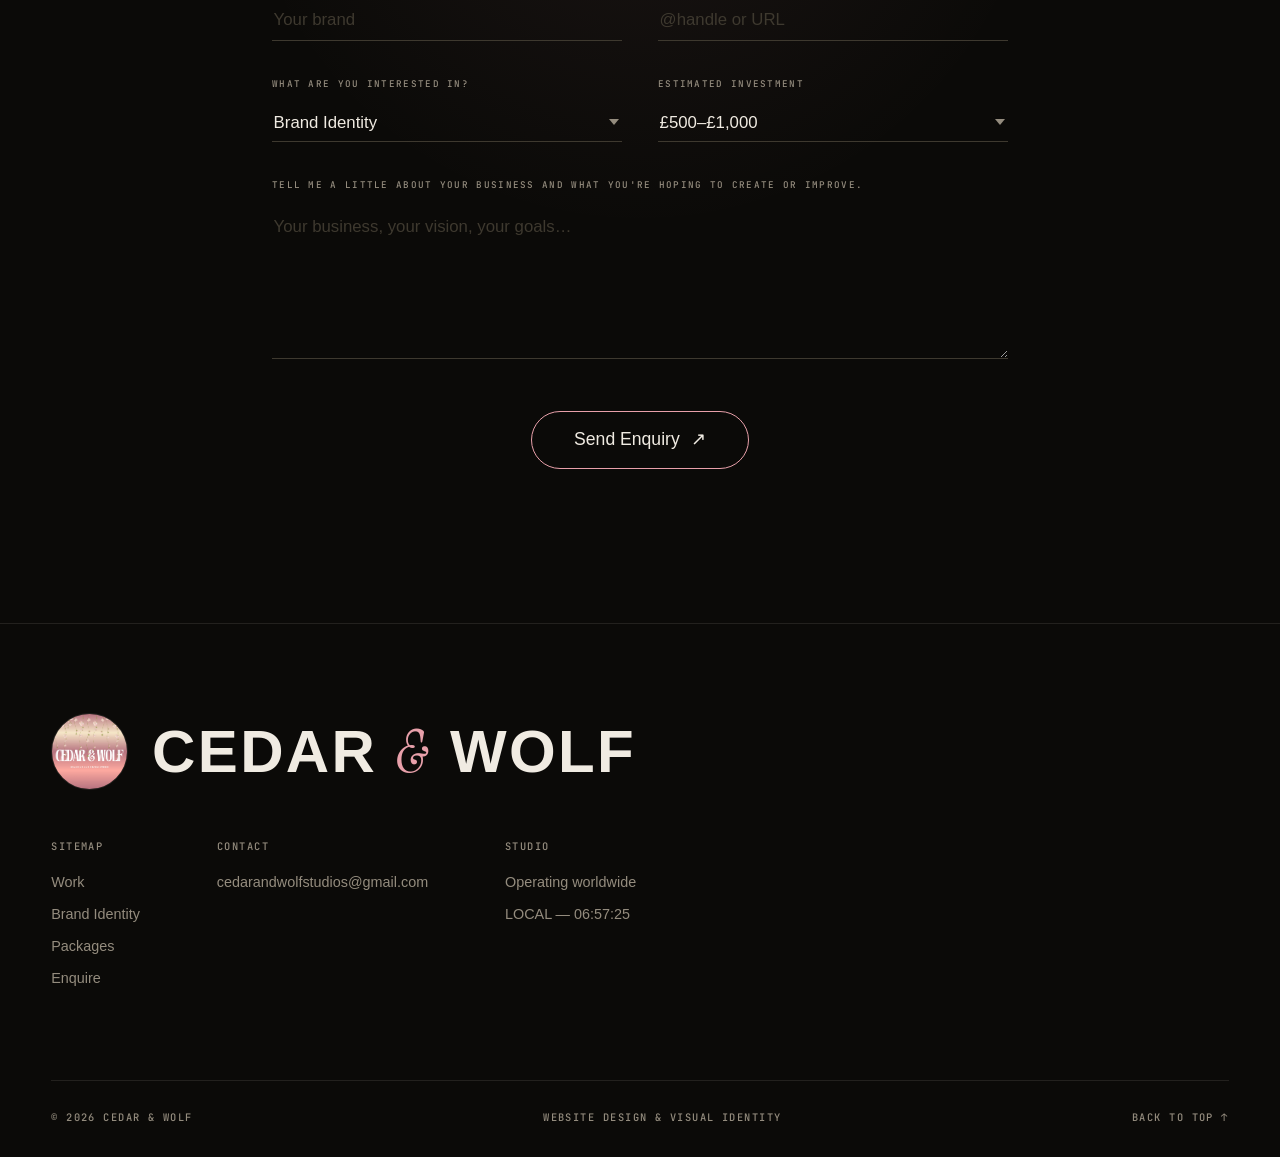
==== commit 9a609510: "Remove client status and live copy" ====
--- a/index.html
+++ b/index.html
@@ -47,7 +47,6 @@
       <a href="#enquire" data-hover>Enquire</a>
     </nav>
     <div class="nav__meta">
-      <span class="nav__status"><span class="pulse"></span> TAKING NEW CLIENTS</span>
       <a href="#enquire" class="nav__cta" data-hover data-magnetic>Start a Project</a>
     </div>
   </header>
@@ -101,7 +100,7 @@
       <div class="work__grid">
         <a class="project reveal" data-hover href="https://flowthecaliway.netlify.app/" target="_blank" rel="noreferrer">
           <div class="project__visual">
-            <iframe src="https://flowthecaliway.netlify.app/" loading="lazy" tabindex="-1" title="Flow the Cali Way — live preview"></iframe>
+            <iframe src="https://flowthecaliway.netlify.app/" loading="lazy" tabindex="-1" title="Flow the Cali Way — website preview"></iframe>
           </div>
           <div class="project__info">
             <h3>Flow the Cali Way</h3>
@@ -110,7 +109,7 @@
         </a>
         <a class="project project--offset reveal" data-hover href="https://lunanailstudios.netlify.app/" target="_blank" rel="noreferrer">
           <div class="project__visual">
-            <iframe src="https://lunanailstudios.netlify.app/" loading="lazy" tabindex="-1" title="Luna Nail Studios — live preview"></iframe>
+            <iframe src="https://lunanailstudios.netlify.app/" loading="lazy" tabindex="-1" title="Luna Nail Studios — website preview"></iframe>
           </div>
           <div class="project__info">
             <h3>Luna Nail Studios</h3>
@@ -119,7 +118,7 @@
         </a>
         <a class="project reveal" data-hover href="https://auraandfletcher.netlify.app/" target="_blank" rel="noreferrer">
           <div class="project__visual">
-            <iframe src="https://auraandfletcher.netlify.app/" loading="lazy" tabindex="-1" title="Aura and Fletcher — live preview"></iframe>
+            <iframe src="https://auraandfletcher.netlify.app/" loading="lazy" tabindex="-1" title="Aura and Fletcher — website preview"></iframe>
           </div>
           <div class="project__info">
             <h3>Aura and Fletcher</h3>
@@ -128,7 +127,7 @@
         </a>
         <a class="project project--offset reveal" data-hover href="https://glosshause.netlify.app" target="_blank" rel="noreferrer">
           <div class="project__visual">
-            <iframe src="https://glosshause.netlify.app" loading="lazy" tabindex="-1" title="Gloss Hause — live preview"></iframe>
+            <iframe src="https://glosshause.netlify.app" loading="lazy" tabindex="-1" title="Gloss Hause — website preview"></iframe>
           </div>
           <div class="project__info">
             <h3>Gloss Hause</h3>
@@ -137,7 +136,7 @@
         </a>
         <a class="project reveal" data-hover href="https://stackandember.netlify.app/" target="_blank" rel="noreferrer">
           <div class="project__visual">
-            <iframe src="https://stackandember.netlify.app/" loading="lazy" tabindex="-1" title="Stack and Ember — live preview"></iframe>
+            <iframe src="https://stackandember.netlify.app/" loading="lazy" tabindex="-1" title="Stack and Ember — website preview"></iframe>
           </div>
           <div class="project__info">
             <h3>Stack and Ember</h3>
@@ -146,7 +145,7 @@
         </a>
         <a class="project project--offset reveal" data-hover href="https://kuroandsalt.netlify.app/" target="_blank" rel="noreferrer">
           <div class="project__visual">
-            <iframe src="https://kuroandsalt.netlify.app/" loading="lazy" tabindex="-1" title="Kuro and Salt — live preview"></iframe>
+            <iframe src="https://kuroandsalt.netlify.app/" loading="lazy" tabindex="-1" title="Kuro and Salt — website preview"></iframe>
           </div>
           <div class="project__info">
             <h3>Kuro and Salt</h3>
@@ -155,7 +154,7 @@
         </a>
         <a class="project reveal" data-hover href="https://maisonvelarestaurant.netlify.app/" target="_blank" rel="noreferrer">
           <div class="project__visual">
-            <iframe src="https://maisonvelarestaurant.netlify.app/" loading="lazy" tabindex="-1" title="Maison Vela — live preview"></iframe>
+            <iframe src="https://maisonvelarestaurant.netlify.app/" loading="lazy" tabindex="-1" title="Maison Vela — website preview"></iframe>
           </div>
           <div class="project__info">
             <h3>Maison Vela</h3>
@@ -421,7 +420,6 @@
         <div>
           <span class="mono-label">CONTACT</span>
           <a href="mailto:cedarandwolfstudios@gmail.com" data-hover>cedarandwolfstudios@gmail.com</a>
-          <span class="footer__line">Taking new clients</span>
         </div>
         <div>
           <span class="mono-label">STUDIO</span>
--- a/styles.css
+++ b/styles.css
@@ -58,6 +58,19 @@
 
 .section__head { margin-bottom: clamp(3rem, 6vw, 5.5rem); }
 
+.work.section { padding-bottom: clamp(1.75rem, 4vw, 3rem); }
+
+.identity.section { padding-top: clamp(1.75rem, 4vw, 3rem); }
+
+.manifesto.section {
+  padding-top: clamp(2.75rem, 6vw, 4.5rem);
+  padding-bottom: clamp(2.75rem, 6vw, 4.5rem);
+}
+
+.packages.section { padding-top: clamp(2rem, 4vw, 3.25rem); }
+
+.packages .section__head { margin-bottom: clamp(1.5rem, 3vw, 2.5rem); }
+
 .section__title {
   font-family: var(--font-display);
   font-weight: 500;
@@ -244,30 +257,6 @@
 
 .nav__meta { display: flex; align-items: center; gap: 1.5rem; }
 
-.nav__status {
-  font-family: var(--font-mono);
-  font-size: 0.6rem;
-  letter-spacing: 0.12em;
-  color: var(--ink-dim);
-  display: flex;
-  align-items: center;
-  gap: 0.5rem;
-  white-space: nowrap;
-}
-
-.pulse {
-  width: 7px; height: 7px;
-  border-radius: 50%;
-  background: var(--accent);
-  animation: pulse 2s infinite;
-  flex-shrink: 0;
-}
-
-@keyframes pulse {
-  0%, 100% { box-shadow: 0 0 0 0 rgba(232, 160, 170, 0.5); }
-  50% { box-shadow: 0 0 0 6px rgba(232, 160, 170, 0); }
-}
-
 .nav__cta {
   font-size: 0.8rem;
   font-weight: 700;
@@ -285,17 +274,17 @@
 }
 
 @media (max-width: 1000px) {
-  .nav__links, .nav__status { display: none; }
+  .nav__links { display: none; }
 }
 
 /* ---------- Hero ---------- */
 
 .hero {
-  min-height: clamp(620px, 88svh, 900px);
+  min-height: clamp(500px, 70svh, 760px);
   display: flex;
   flex-direction: column;
   justify-content: flex-end;
-  padding: 6rem var(--pad) 3rem;
+  padding: 5.25rem var(--pad) 2.75rem;
   position: relative;
   overflow: hidden;
 }
@@ -393,6 +382,11 @@
 }
 
 @media (max-width: 700px) {
+  .hero {
+    min-height: clamp(500px, 72svh, 660px);
+    padding-top: 5rem;
+  }
+
   .hero__bottom { flex-direction: column; align-items: flex-start; }
 }
 
@@ -431,7 +425,7 @@
   to { transform: translateX(-50%); }
 }
 
-/* ---------- Work (live iframe previews) ---------- */
+/* ---------- Work (website iframe previews) ---------- */
 
 .work__grid {
   display: grid;
@@ -447,13 +441,31 @@
   aspect-ratio: 16 / 10;
   border-radius: 4px;
   border: 1px solid var(--line);
-  overflow: hidden;
+  overflow: auto;
   position: relative;
   background: var(--bg-raised);
   transition: border-color 0.4s;
+  scrollbar-width: thin;
+  scrollbar-color: rgba(232, 160, 170, 0.45) transparent;
+  overscroll-behavior: contain;
+  -webkit-overflow-scrolling: touch;
 }
 
 .project:hover .project__visual { border-color: rgba(232, 160, 170, 0.45); }
+
+.project__visual::-webkit-scrollbar {
+  width: 7px;
+  height: 7px;
+}
+
+.project__visual::-webkit-scrollbar-track { background: transparent; }
+
+.project__visual::-webkit-scrollbar-thumb {
+  background: rgba(232, 160, 170, 0.45);
+  border-radius: 999px;
+}
+
+.project__visual::-webkit-scrollbar-corner { background: transparent; }
 
 .project__visual iframe {
   width: 200%;
@@ -463,10 +475,10 @@
   transform-origin: 0 0;
   pointer-events: none;
   background: var(--bg-raised);
-  transition: transform 0.8s var(--ease-out);
-}
-
-.project:hover .project__visual iframe { transform: scale(0.42); }
+  transition: none;
+}
+
+.project:hover .project__visual iframe { transform: scale(0.5); }
 
 .project__info { margin-top: 1.2rem; display: flex; flex-direction: column; gap: 0.35rem; }
 
@@ -546,9 +558,9 @@
 .manifesto__foot {
   display: grid;
   grid-template-columns: repeat(auto-fit, minmax(240px, 1fr));
-  gap: 2rem;
+  gap: clamp(1.25rem, 3vw, 2rem);
   max-width: 60rem;
-  margin-top: clamp(3rem, 6vw, 5rem);
+  margin-top: clamp(1.75rem, 4vw, 3rem);
 }
 
 .manifesto__foot p {
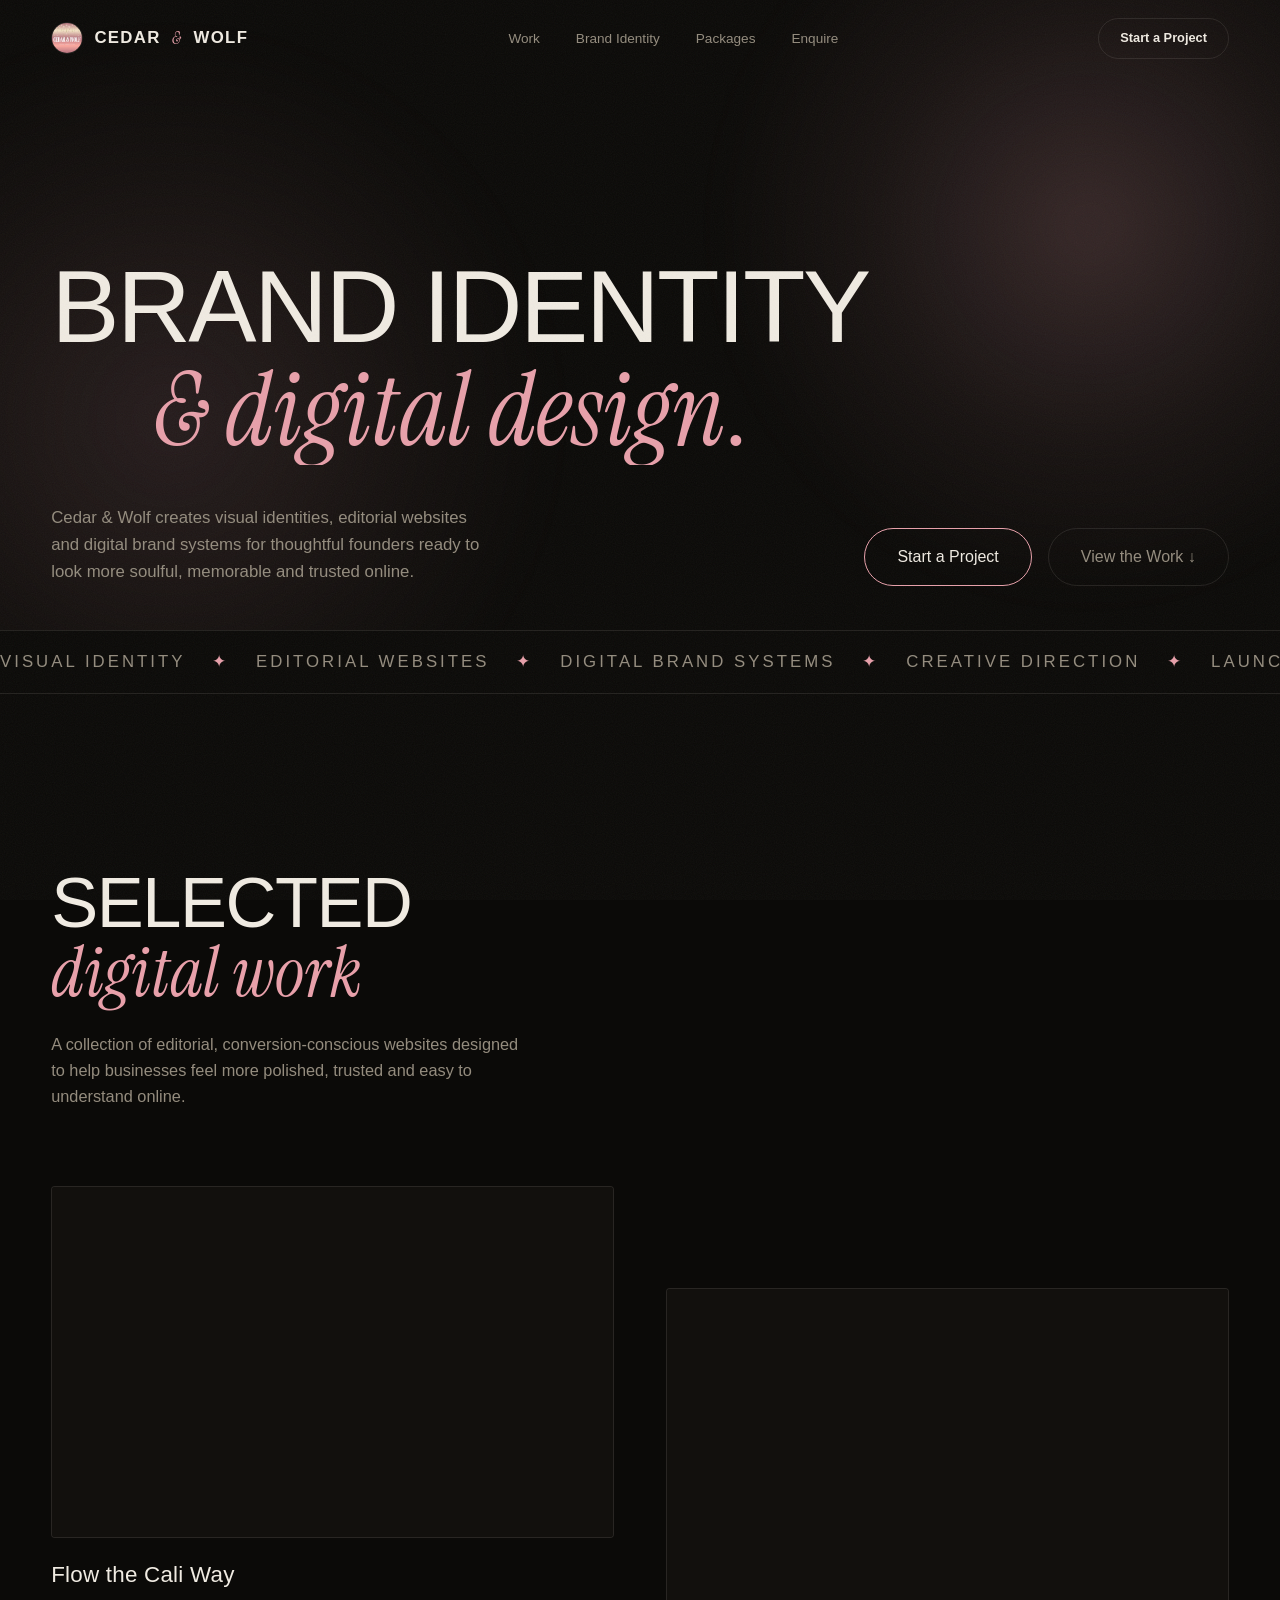
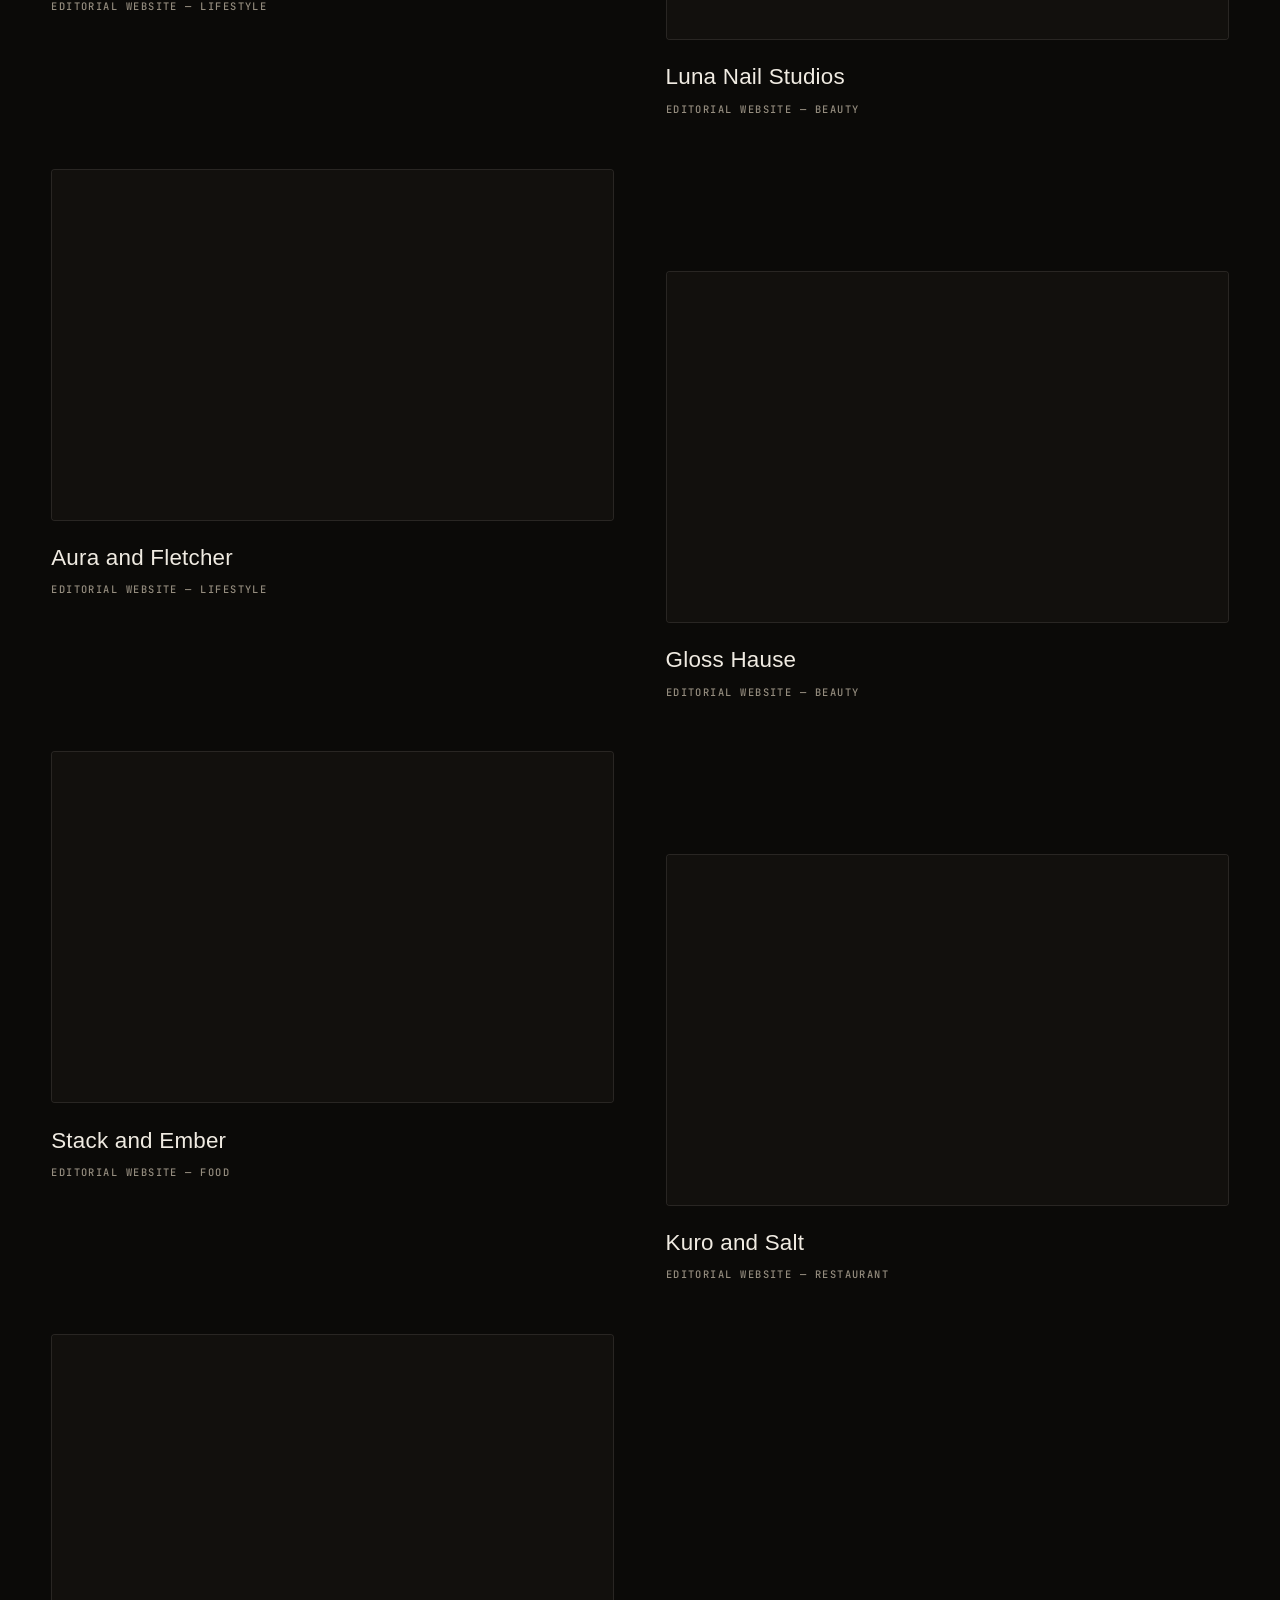
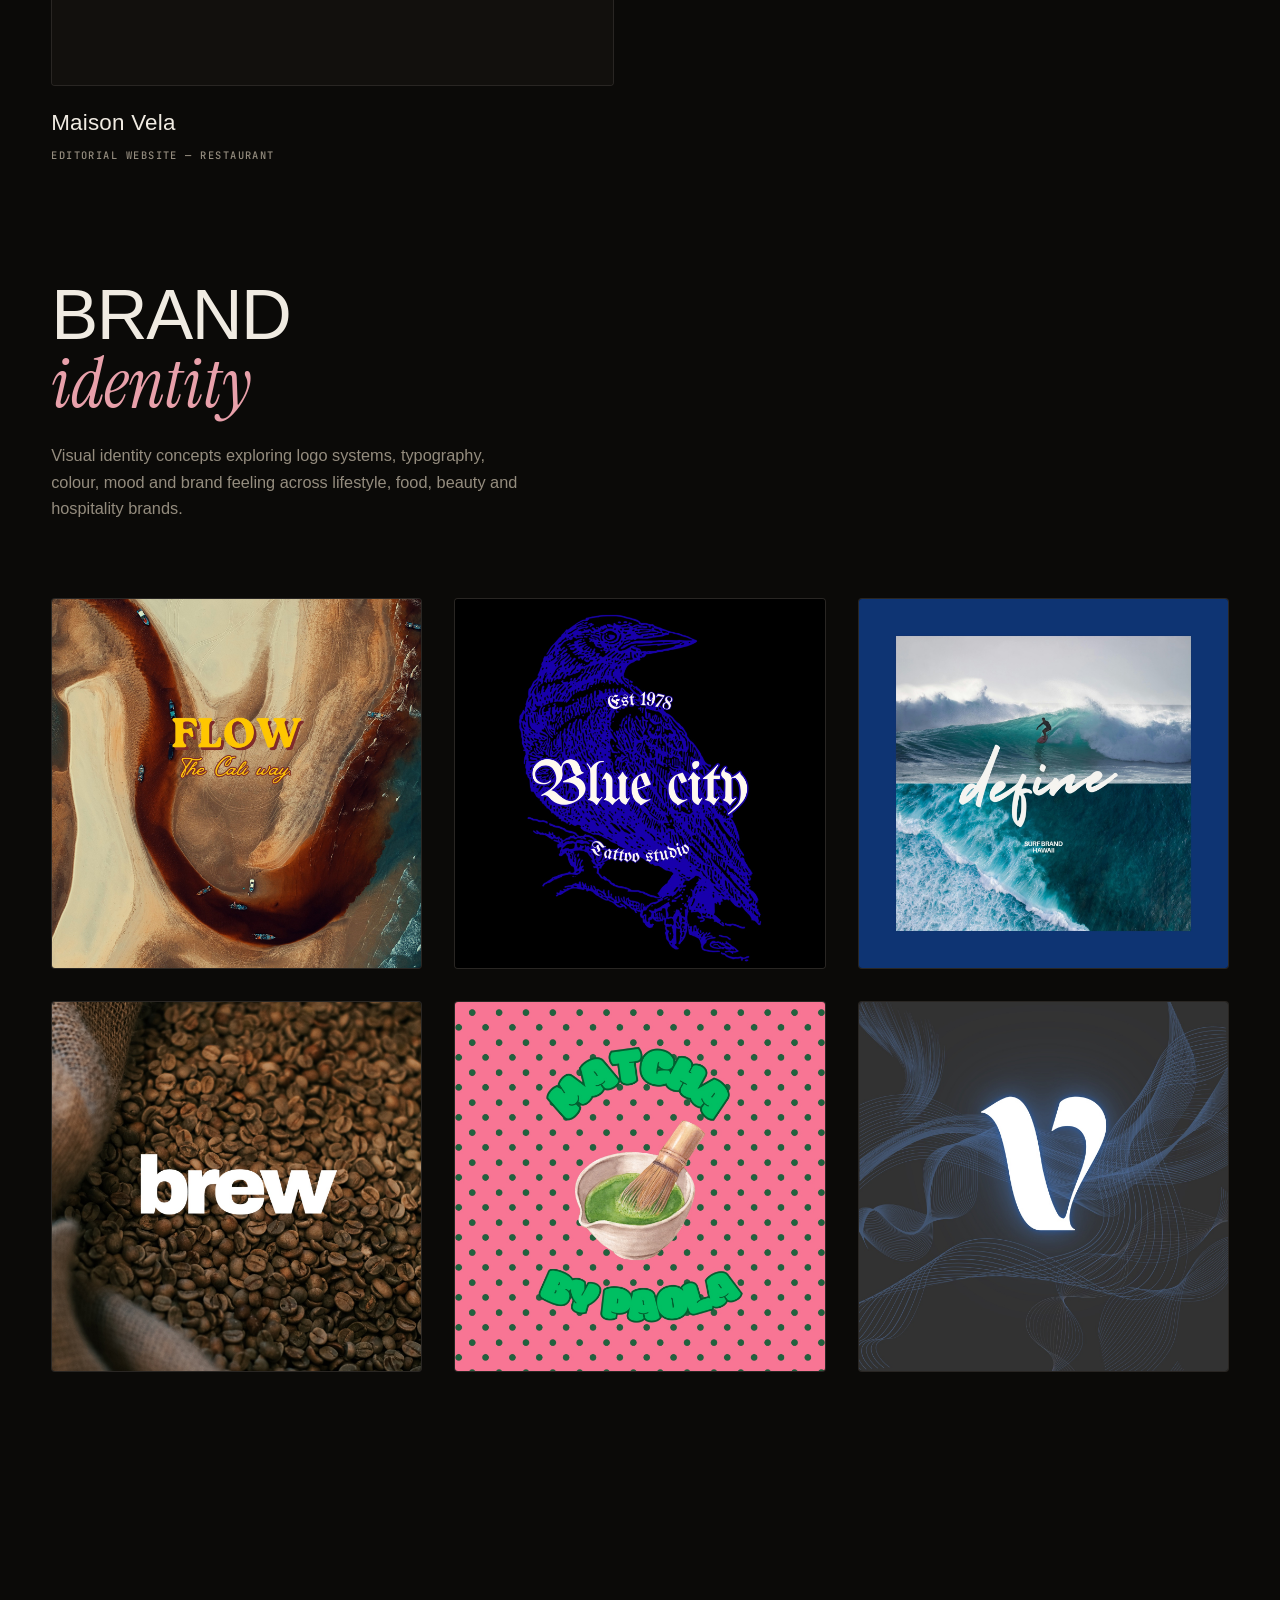
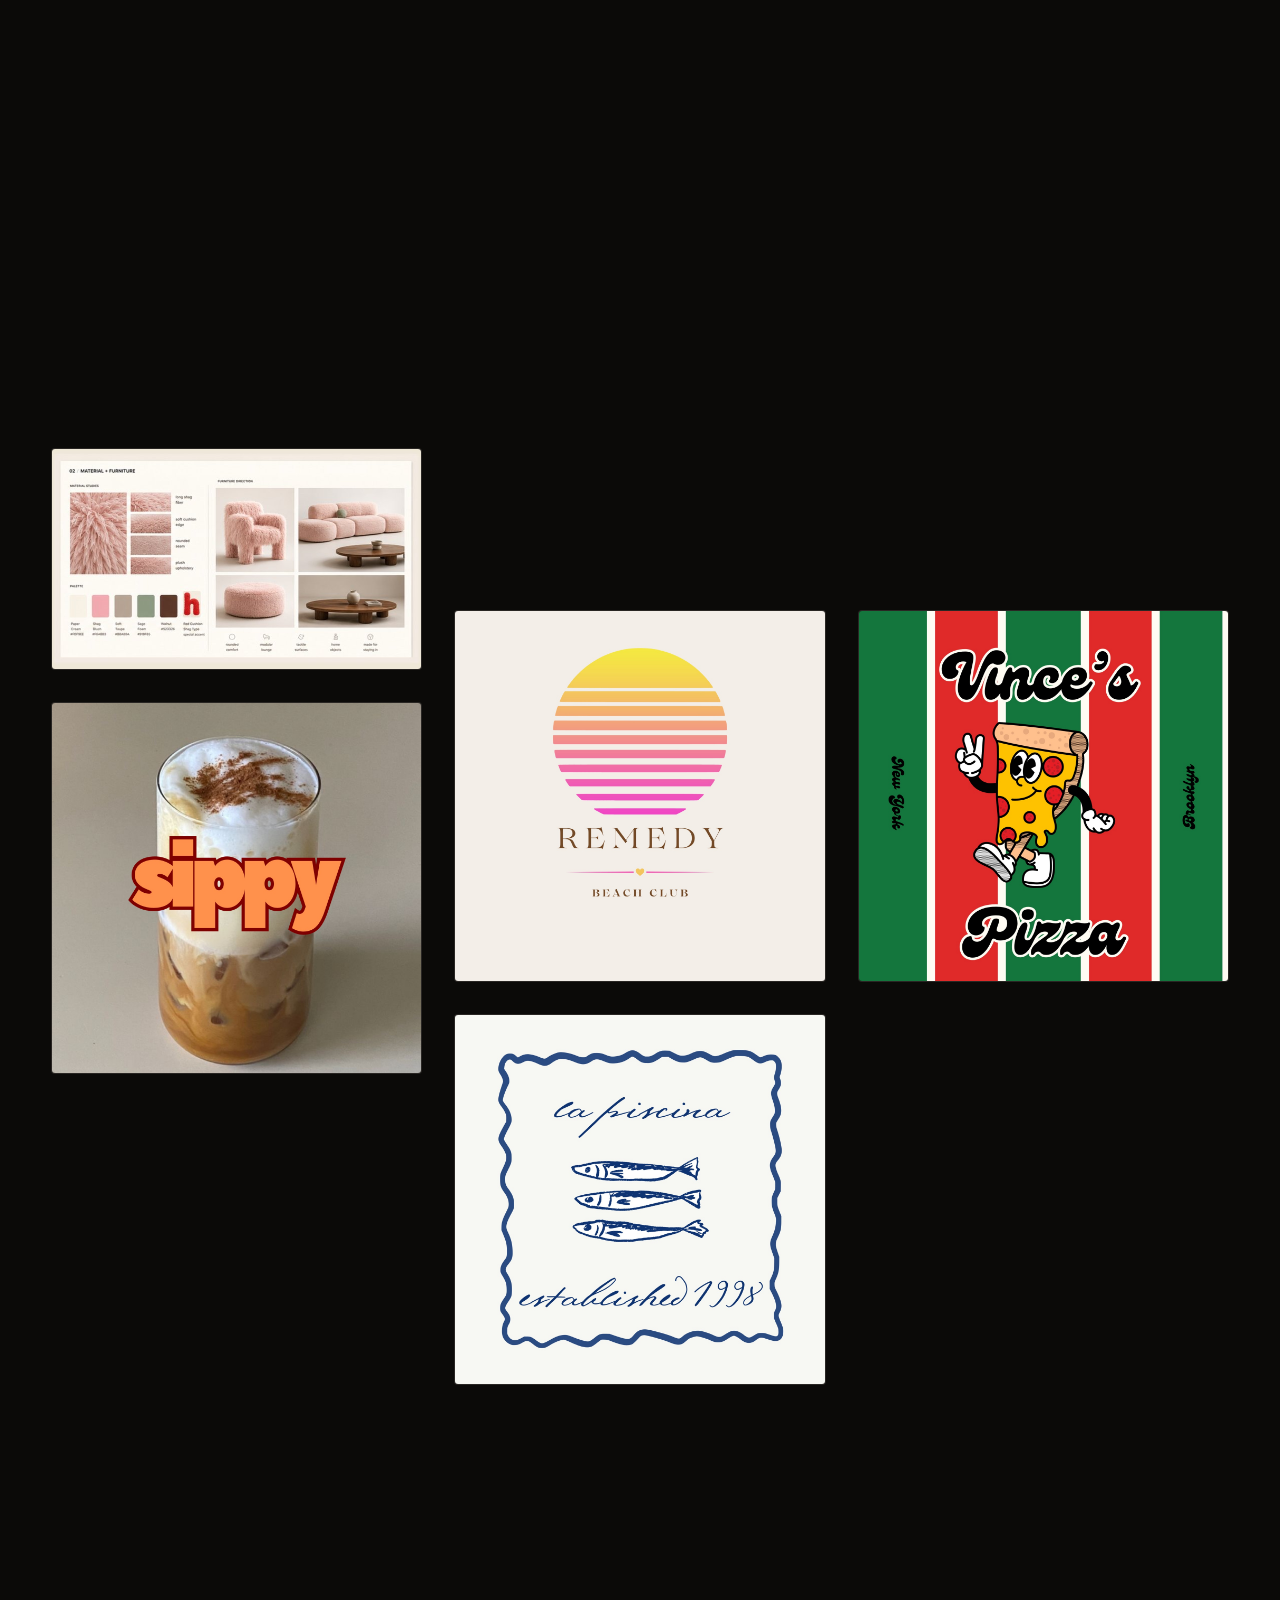
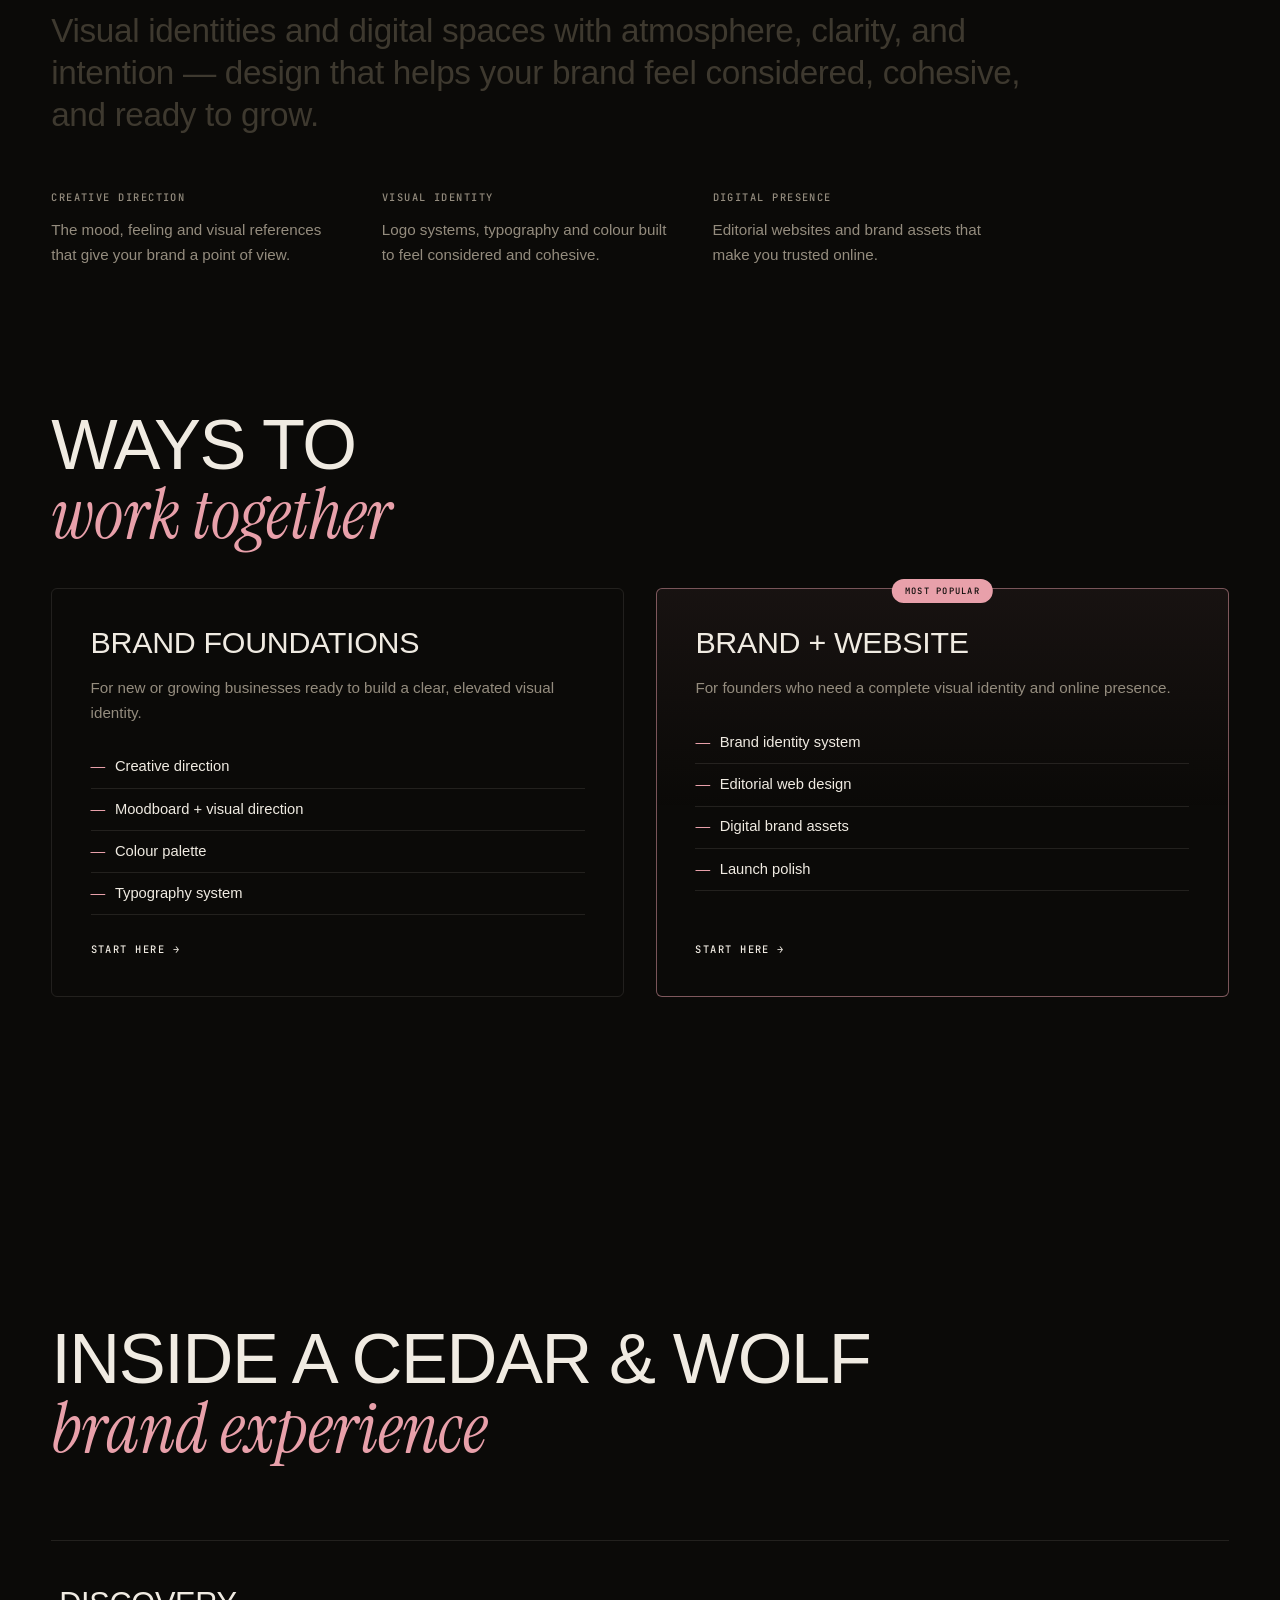
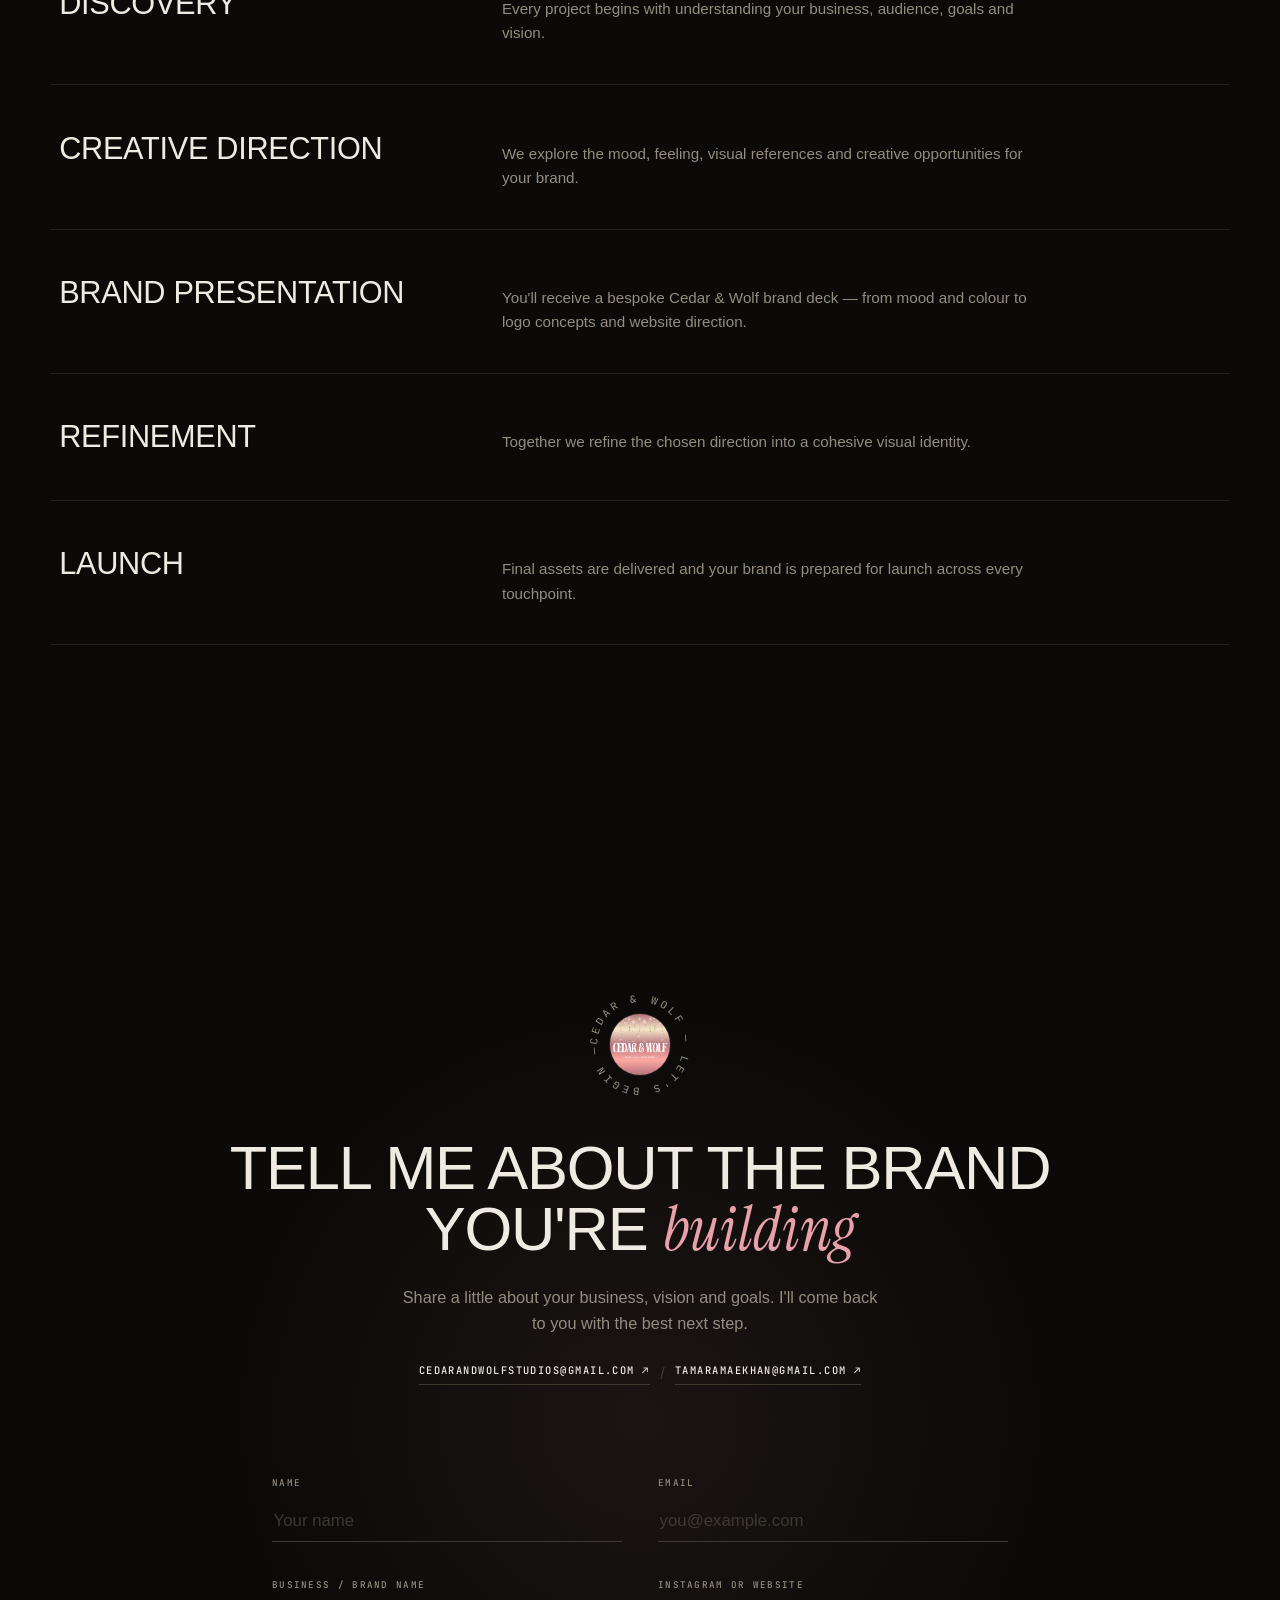
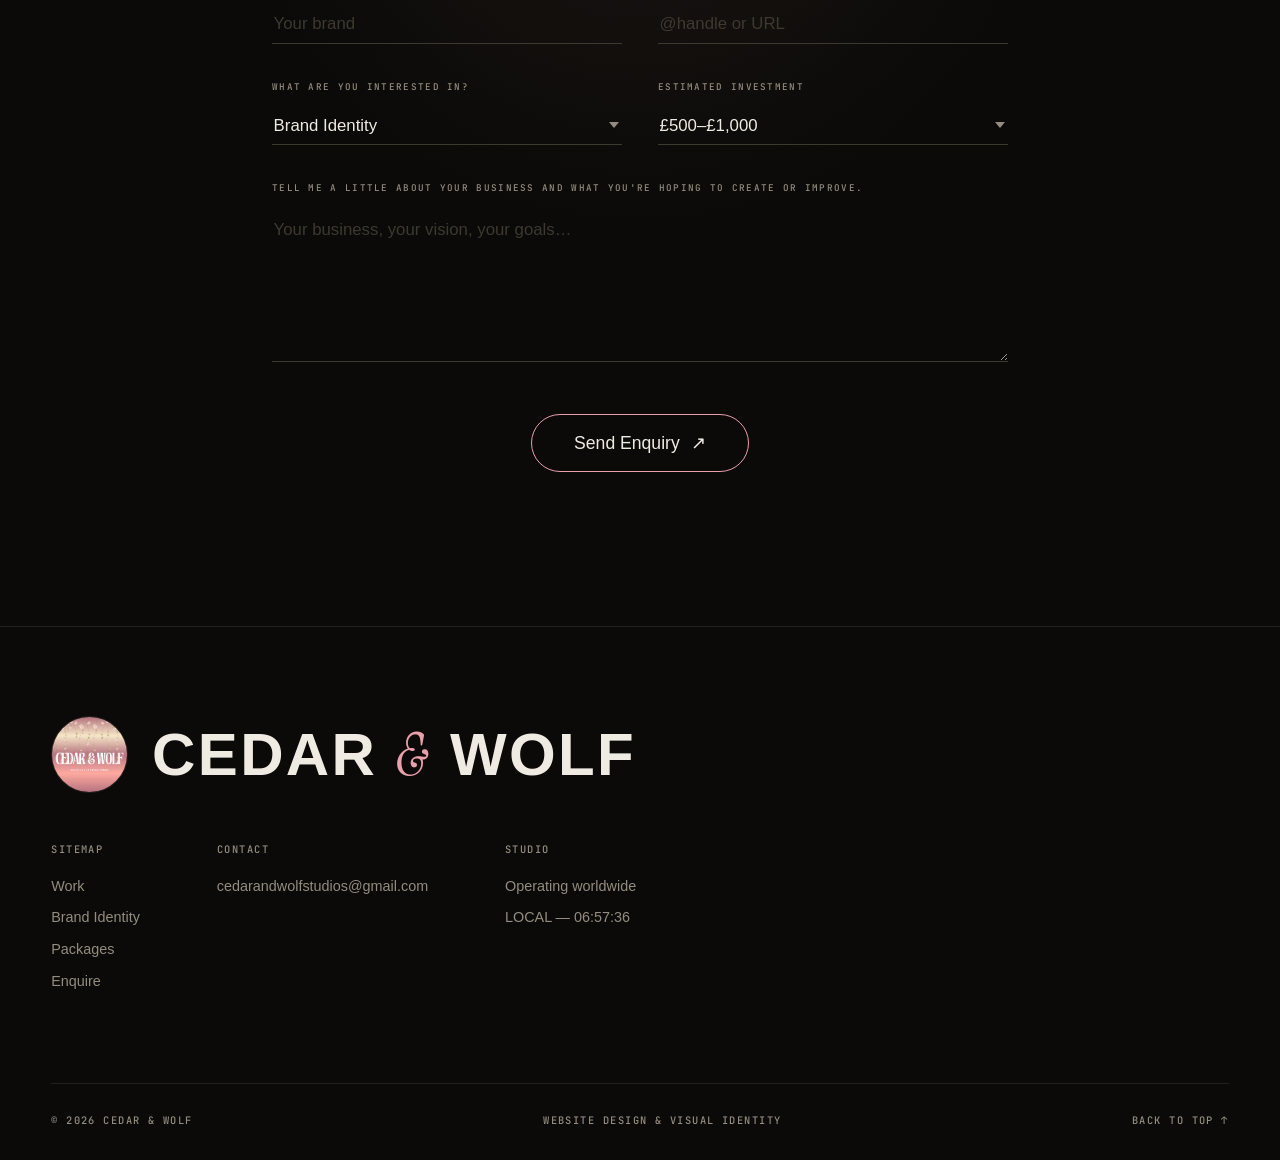
==== commit 80249f71: "Make enquiry form functional" ====
--- a/index.html
+++ b/index.html
@@ -336,14 +336,24 @@
           Share a little about your business, vision and goals.
           I'll come back to you with the best next step.
         </p>
-        <a href="mailto:cedarandwolfstudios@gmail.com" class="enquire__email mono-label reveal" data-hover>
-          CEDARANDWOLFSTUDIOS@GMAIL.COM ↗
-        </a>
-      </div>
-
-      <form class="form reveal" name="enquiry" method="POST" data-netlify="true" netlify-honeypot="bot-field">
-        <input type="hidden" name="form-name" value="enquiry">
-        <p class="hidden-field"><label>Don't fill this out: <input name="bot-field"></label></p>
+        <div class="enquire__emails reveal">
+          <a href="mailto:cedarandwolfstudios@gmail.com" class="enquire__email mono-label" data-hover>
+            CEDARANDWOLFSTUDIOS@GMAIL.COM ↗
+          </a>
+          <span class="enquire__email-separator" aria-hidden="true">/</span>
+          <a href="mailto:tamaramaekhan@gmail.com" class="enquire__email mono-label" data-hover>
+            TAMARAMAEKHAN@GMAIL.COM ↗
+          </a>
+        </div>
+      </div>
+
+      <form class="form reveal" id="enquiry-form" name="enquiry" action="https://formsubmit.co/cedarandwolfstudios@gmail.com" method="POST">
+        <input type="hidden" name="_subject" value="New Cedar &amp; Wolf website enquiry">
+        <input type="hidden" name="_cc" value="tamaramaekhan@gmail.com">
+        <input type="hidden" name="_next" value="https://cedarandwolfstudios.com/?enquiry=sent#enquire">
+        <input type="hidden" name="_template" value="table">
+        <input type="hidden" name="_autoresponse" value="Thank you for getting in touch with Cedar &amp; Wolf. I've received your enquiry and will reply soon.">
+        <input class="hidden-field" type="text" name="_honey" tabindex="-1" autocomplete="off" aria-hidden="true">
 
         <div class="form__row">
           <div class="form__field">
@@ -398,6 +408,9 @@
           Send Enquiry <span class="btn__arrow">↗</span>
         </button>
       </form>
+      <p class="form__status reveal" id="form-status" role="status" aria-live="polite" hidden>
+        Thank you. Your enquiry has been sent and I'll be in touch soon.
+      </p>
     </section>
 
   </main>
@@ -435,6 +448,6 @@
     </div>
   </footer>
 
-  <script src="script.js"></script>
+  <script src="script.js?v=20260804"></script>
 </body>
 </html>
--- a/styles.css
+++ b/styles.css
@@ -771,9 +771,17 @@
   color: var(--accent);
 }
 
+.enquire__emails {
+  display: flex;
+  align-items: center;
+  justify-content: center;
+  flex-wrap: wrap;
+  gap: 0.65rem;
+  margin-top: 1.5rem;
+}
+
 .enquire__email {
   display: inline-block;
-  margin-top: 1.5rem;
   color: var(--ink);
   border-bottom: 1px solid var(--ink-faint);
   padding-bottom: 0.3rem;
@@ -781,6 +789,8 @@
 }
 
 .enquire__email:hover { color: var(--accent); border-color: var(--accent); }
+
+.enquire__email-separator { color: var(--ink-faint); }
 
 /* ---------- Form ---------- */
 
@@ -851,6 +861,31 @@
   color: var(--ink);
 }
 
+.form__submit:disabled {
+  cursor: wait;
+  opacity: 0.6;
+}
+
+.form__status {
+  max-width: 46rem;
+  margin: 2rem auto 0;
+  color: var(--ink);
+  text-align: center;
+  border-top: 1px solid var(--accent);
+  padding-top: 1.25rem;
+}
+
+.form__status.is-visible { opacity: 1; transform: none; }
+
+@media (max-width: 640px) {
+  .enquire__emails {
+    flex-direction: column;
+    gap: 0.85rem;
+  }
+
+  .enquire__email-separator { display: none; }
+}
+
 /* ---------- Footer ---------- */
 
 .footer {
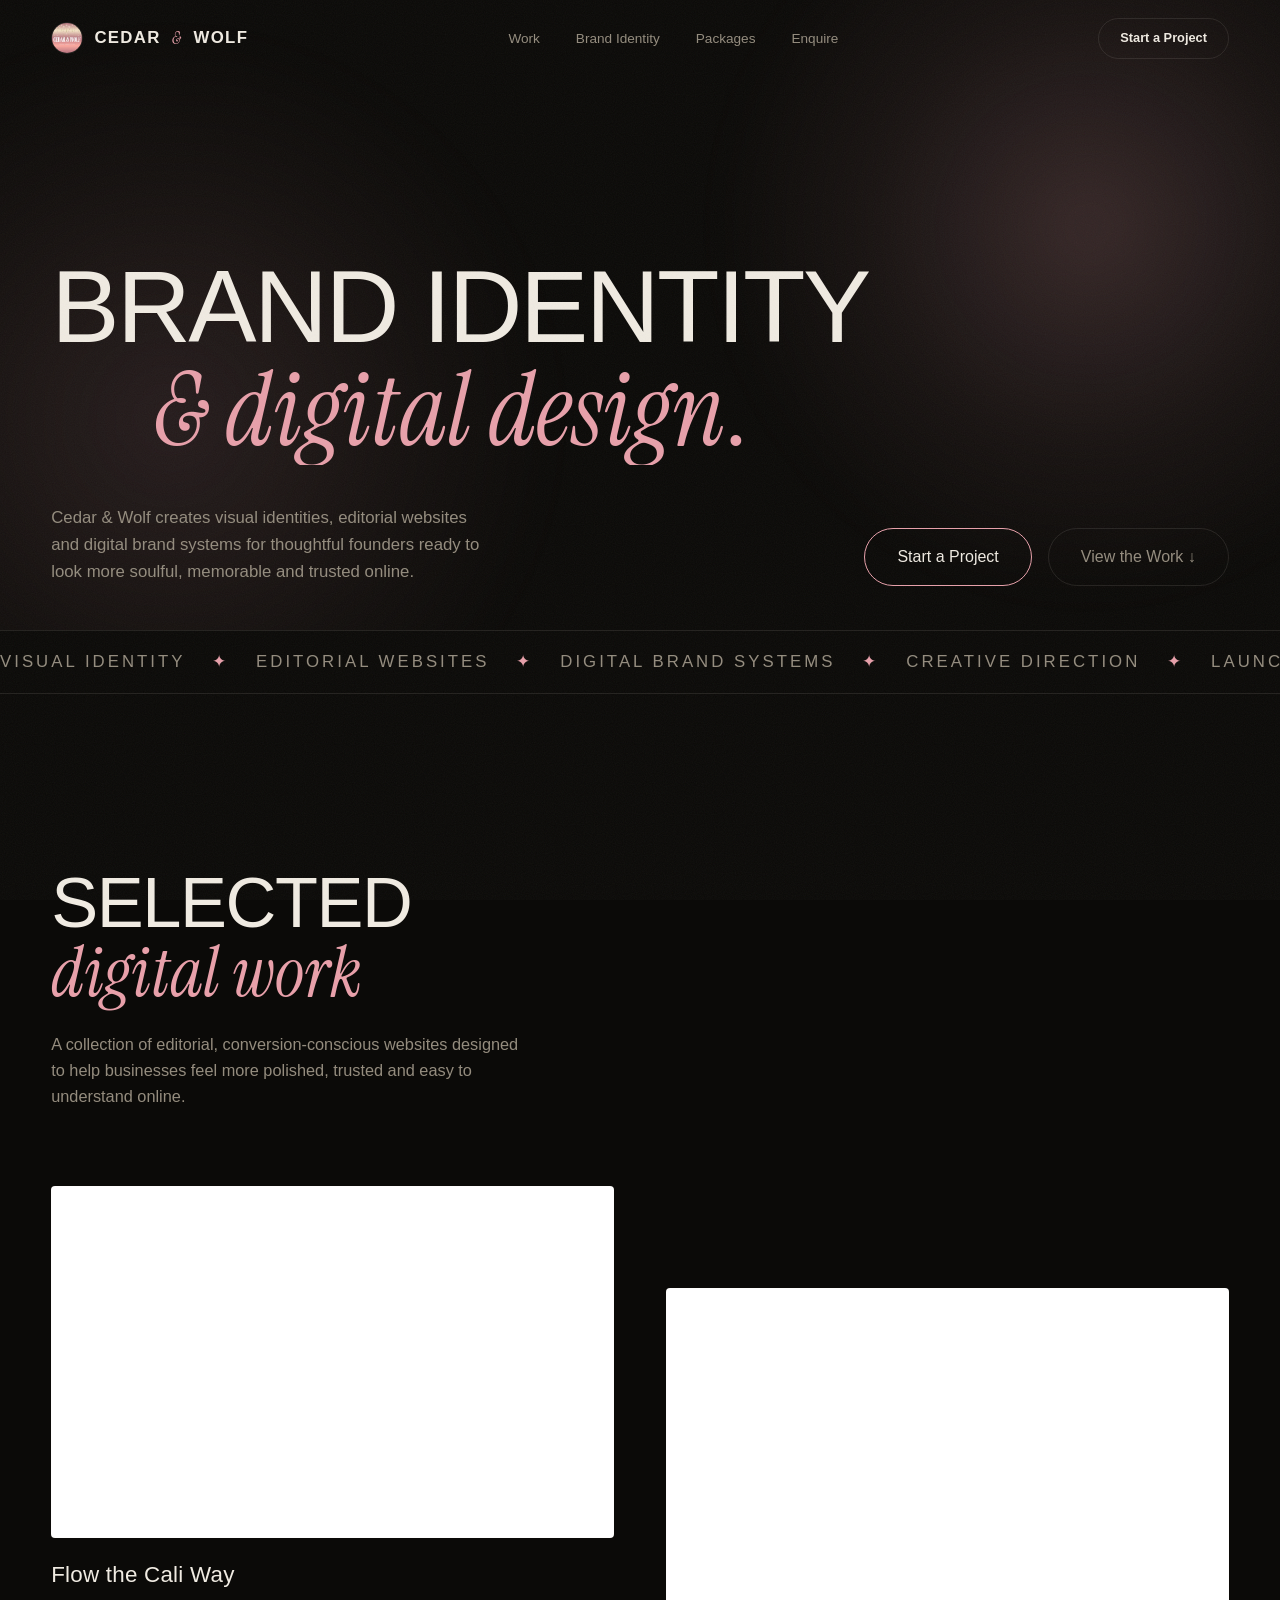
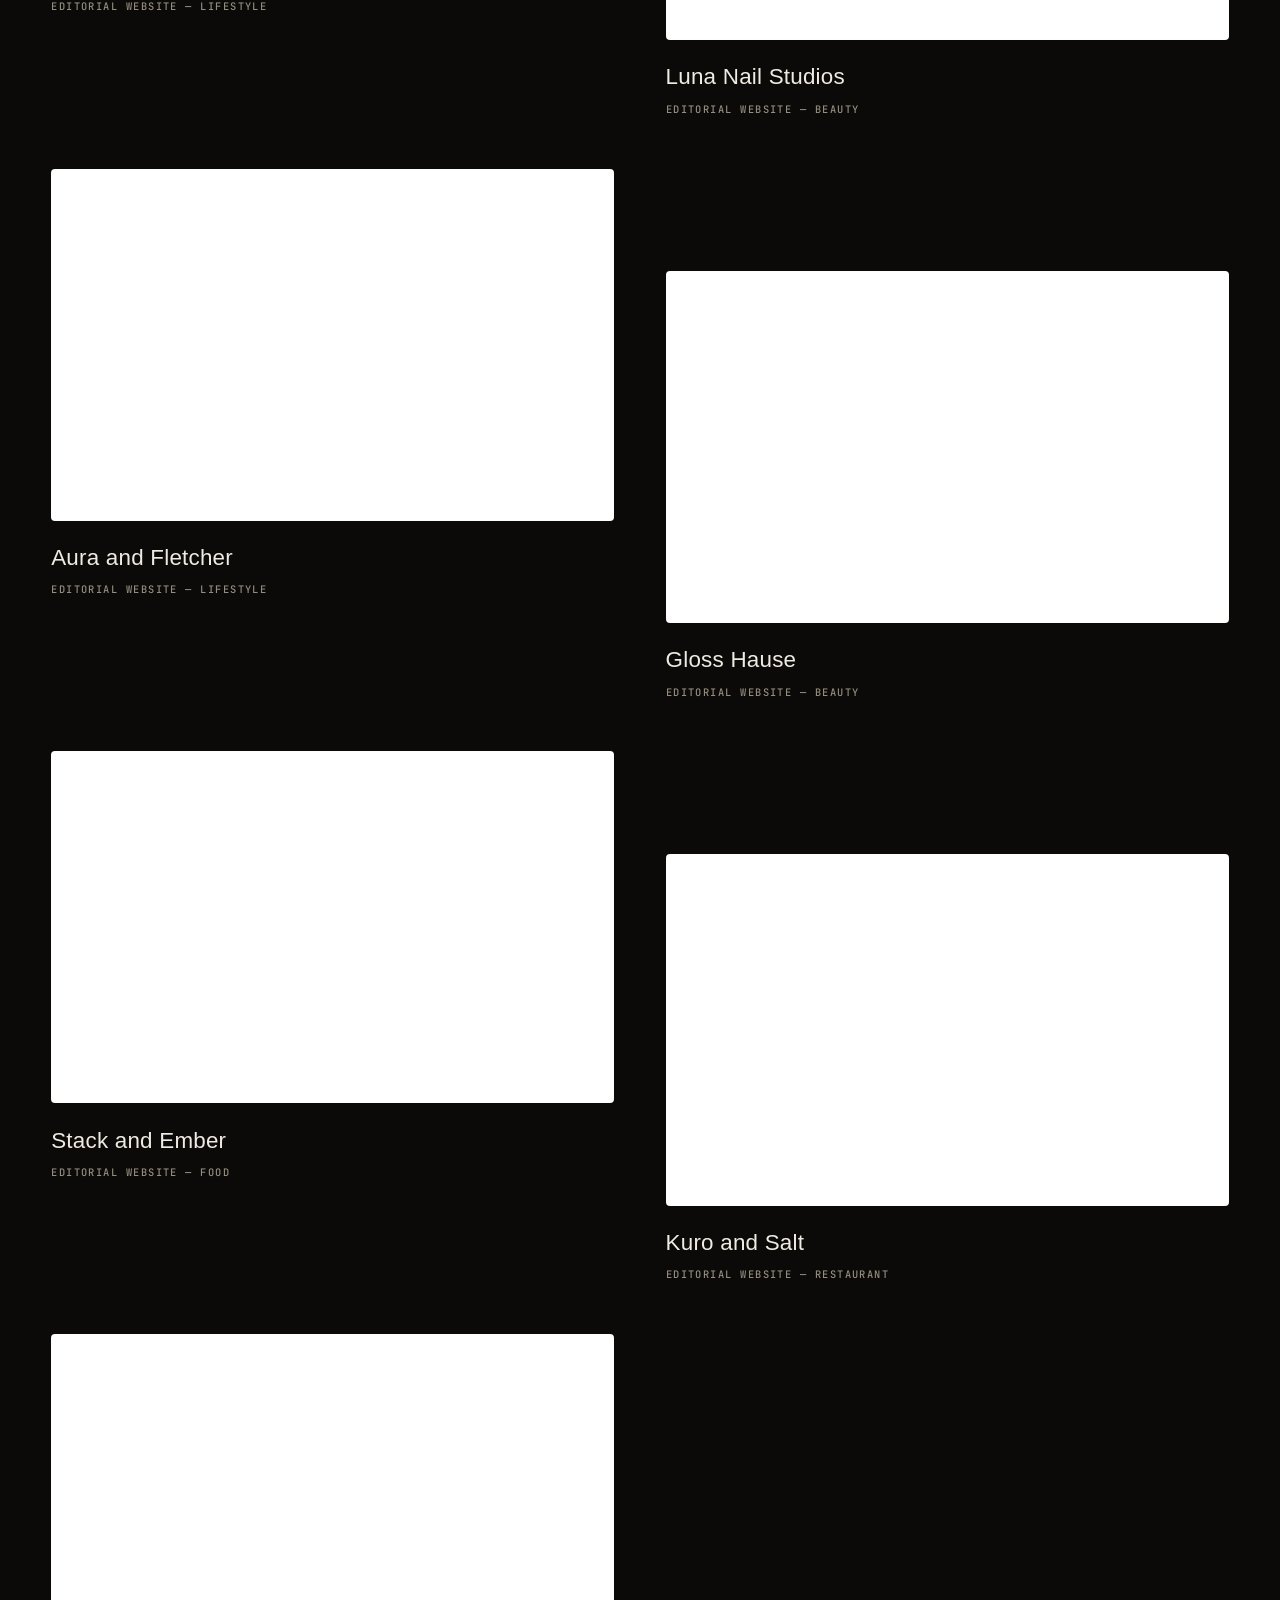
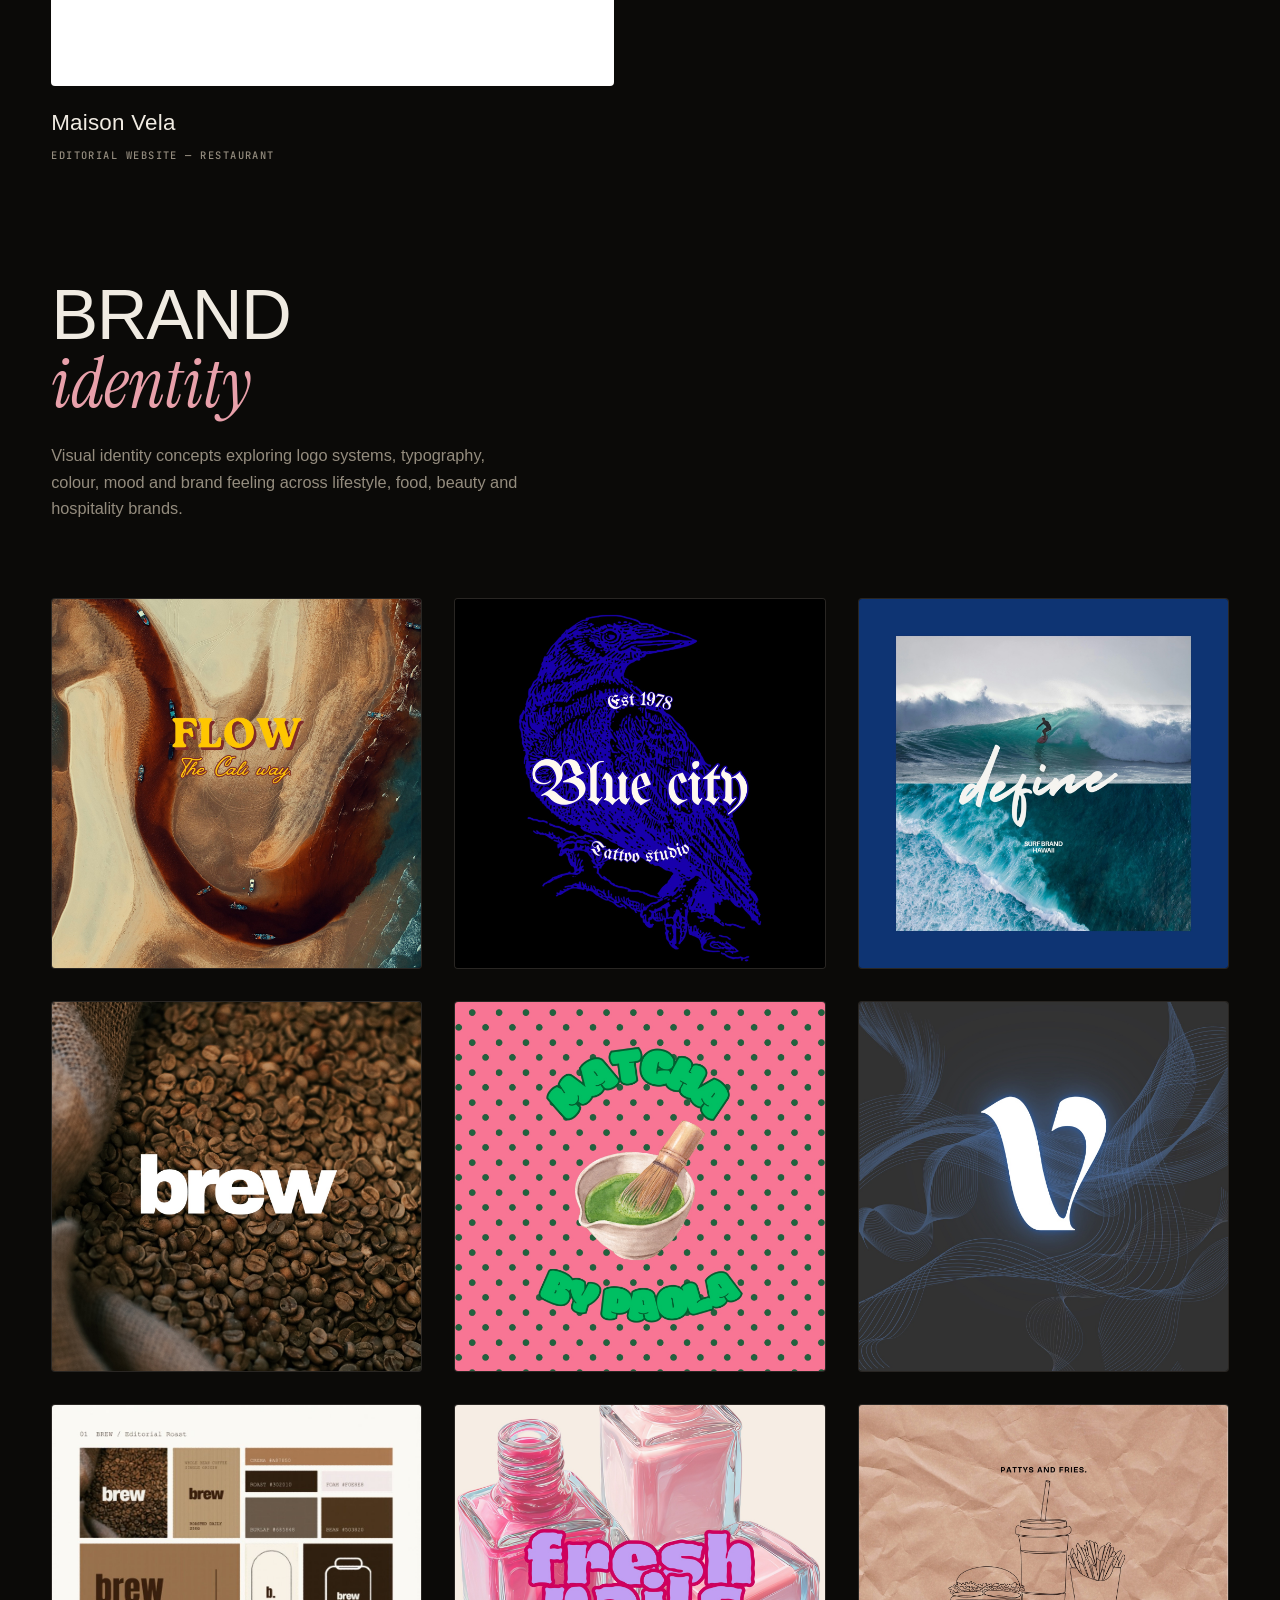
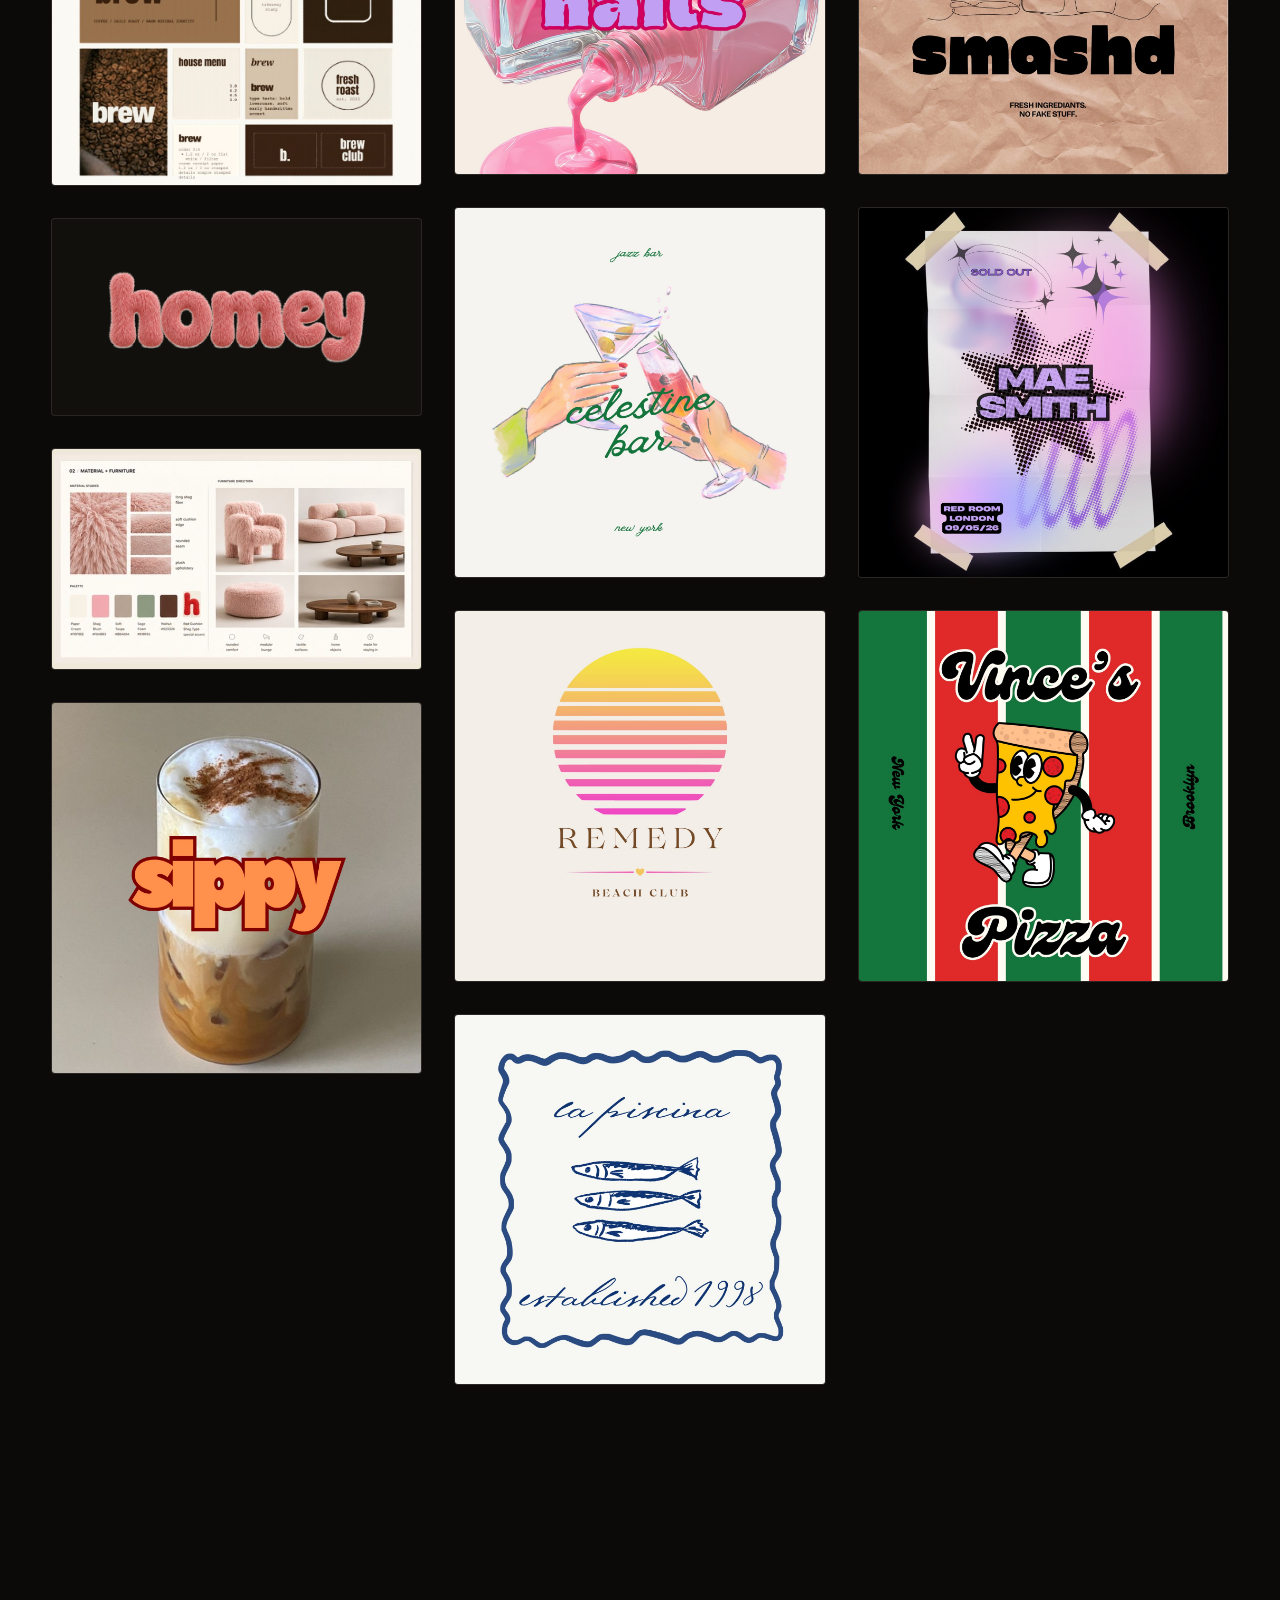
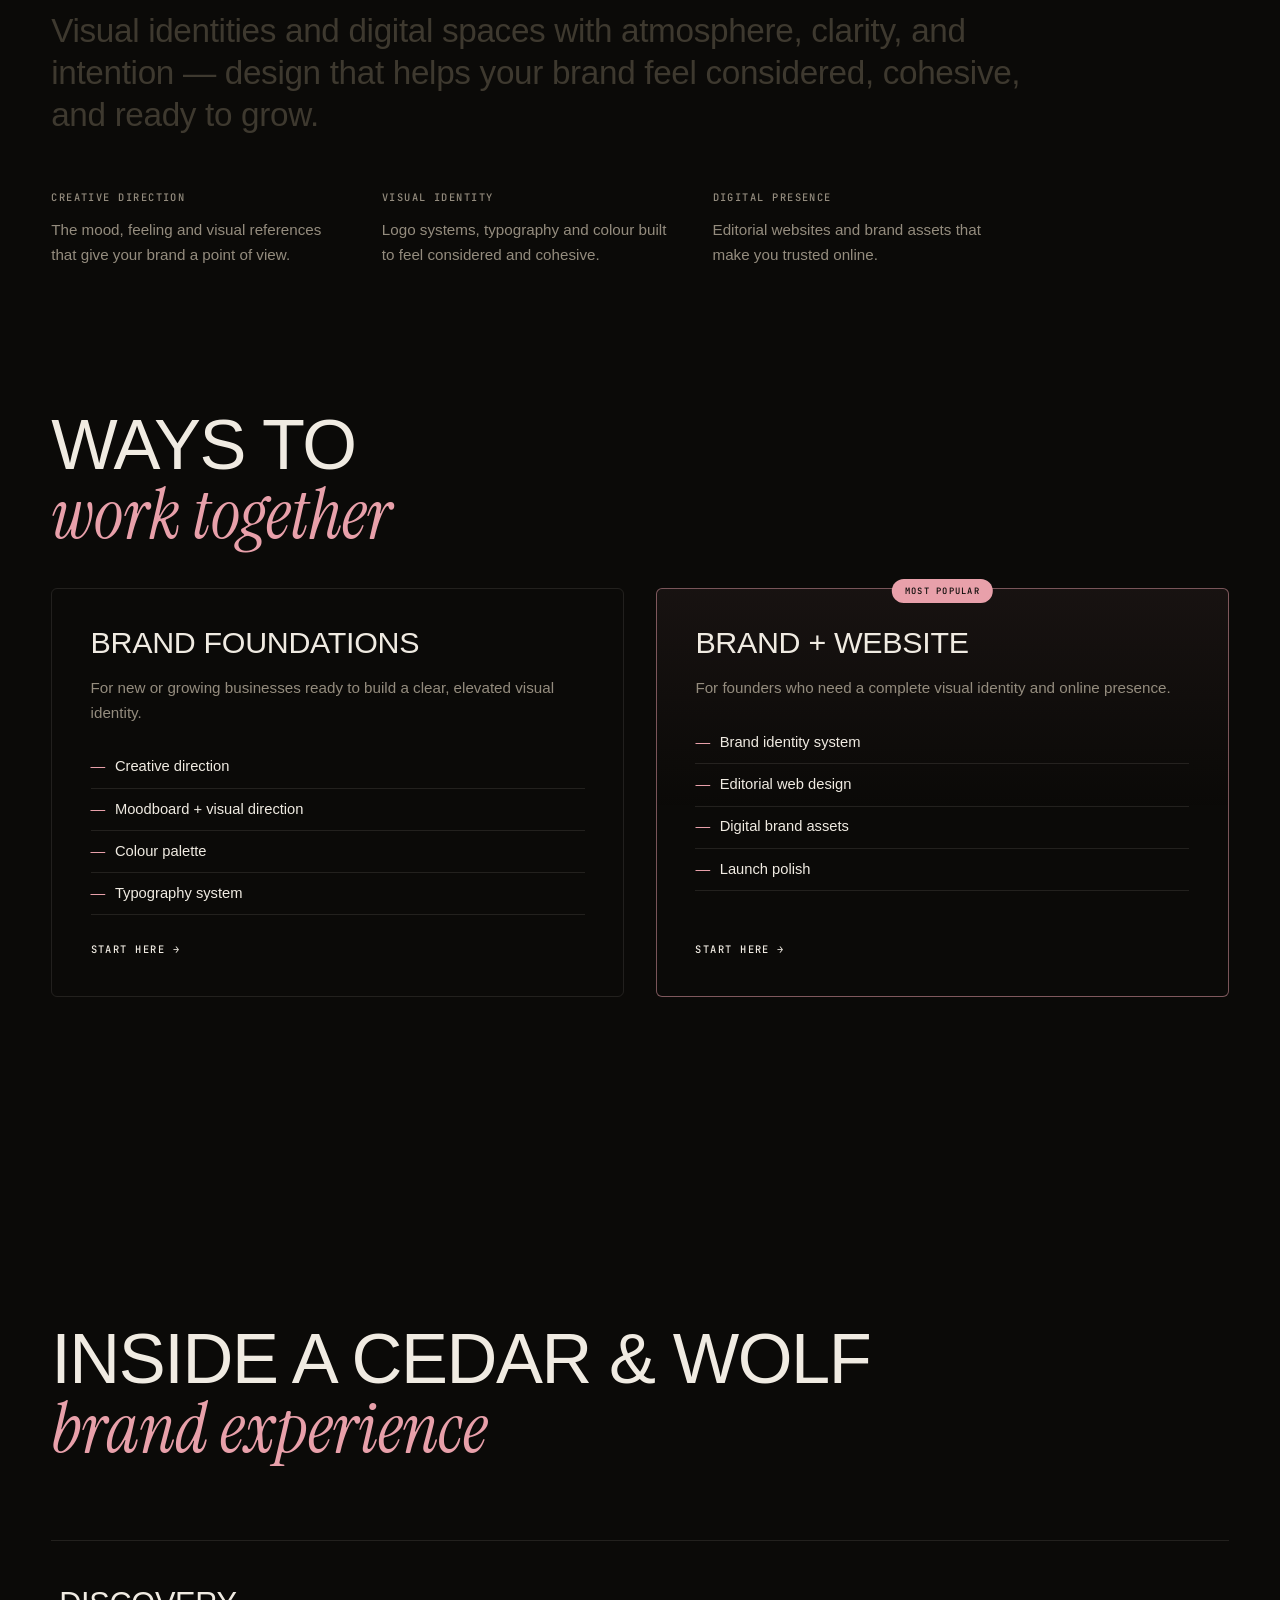
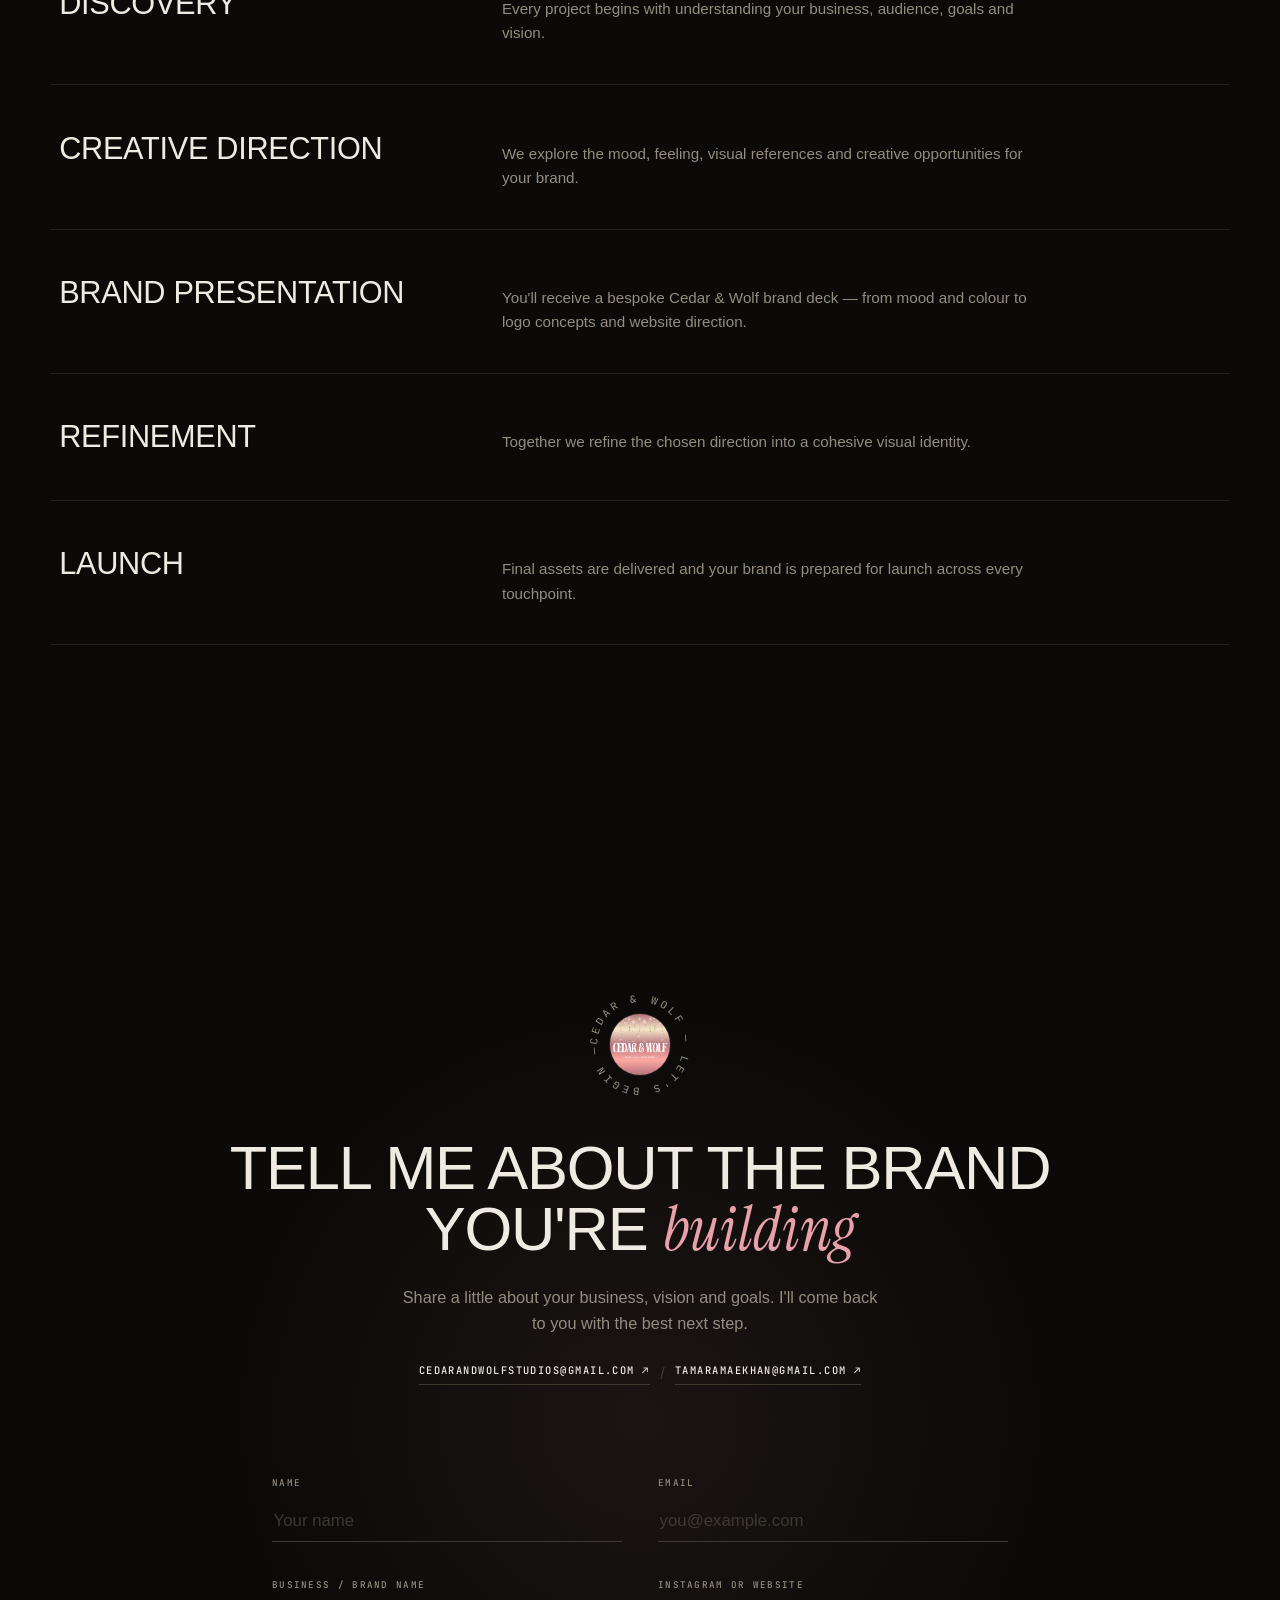
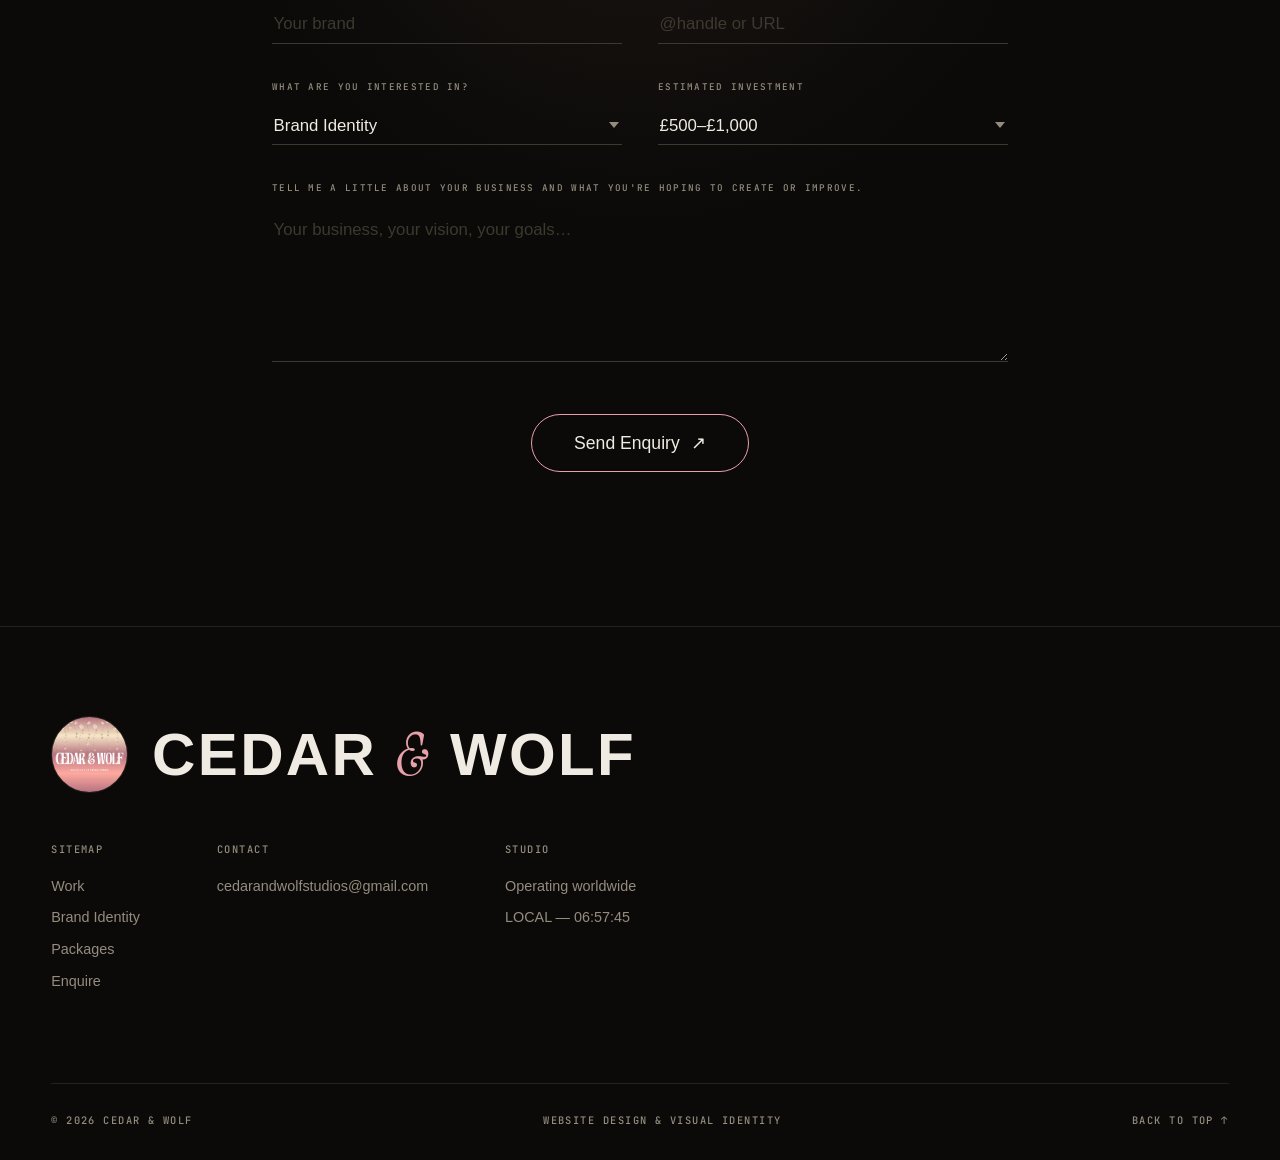
==== commit 9b609e61: "Fix portfolio previews and enquiry feedback" ====
--- a/index.html
+++ b/index.html
@@ -100,7 +100,7 @@
       <div class="work__grid">
         <a class="project reveal" data-hover href="https://flowthecaliway.netlify.app/" target="_blank" rel="noreferrer">
           <div class="project__visual">
-            <iframe src="https://flowthecaliway.netlify.app/" loading="lazy" tabindex="-1" title="Flow the Cali Way — website preview"></iframe>
+            <iframe src="https://flowthecaliway.netlify.app/" loading="eager" title="Flow the Cali Way — scrollable website preview"></iframe>
           </div>
           <div class="project__info">
             <h3>Flow the Cali Way</h3>
@@ -109,7 +109,7 @@
         </a>
         <a class="project project--offset reveal" data-hover href="https://lunanailstudios.netlify.app/" target="_blank" rel="noreferrer">
           <div class="project__visual">
-            <iframe src="https://lunanailstudios.netlify.app/" loading="lazy" tabindex="-1" title="Luna Nail Studios — website preview"></iframe>
+            <iframe src="https://lunanailstudios.netlify.app/" loading="eager" title="Luna Nail Studios — scrollable website preview"></iframe>
           </div>
           <div class="project__info">
             <h3>Luna Nail Studios</h3>
@@ -118,7 +118,7 @@
         </a>
         <a class="project reveal" data-hover href="https://auraandfletcher.netlify.app/" target="_blank" rel="noreferrer">
           <div class="project__visual">
-            <iframe src="https://auraandfletcher.netlify.app/" loading="lazy" tabindex="-1" title="Aura and Fletcher — website preview"></iframe>
+            <iframe src="https://auraandfletcher.netlify.app/" loading="eager" title="Aura and Fletcher — scrollable website preview"></iframe>
           </div>
           <div class="project__info">
             <h3>Aura and Fletcher</h3>
@@ -127,7 +127,7 @@
         </a>
         <a class="project project--offset reveal" data-hover href="https://glosshause.netlify.app" target="_blank" rel="noreferrer">
           <div class="project__visual">
-            <iframe src="https://glosshause.netlify.app" loading="lazy" tabindex="-1" title="Gloss Hause — website preview"></iframe>
+            <iframe src="https://glosshause.netlify.app" loading="eager" title="Gloss Hause — scrollable website preview"></iframe>
           </div>
           <div class="project__info">
             <h3>Gloss Hause</h3>
@@ -136,7 +136,7 @@
         </a>
         <a class="project reveal" data-hover href="https://stackandember.netlify.app/" target="_blank" rel="noreferrer">
           <div class="project__visual">
-            <iframe src="https://stackandember.netlify.app/" loading="lazy" tabindex="-1" title="Stack and Ember — website preview"></iframe>
+            <iframe src="https://stackandember.netlify.app/" loading="eager" title="Stack and Ember — scrollable website preview"></iframe>
           </div>
           <div class="project__info">
             <h3>Stack and Ember</h3>
@@ -145,7 +145,7 @@
         </a>
         <a class="project project--offset reveal" data-hover href="https://kuroandsalt.netlify.app/" target="_blank" rel="noreferrer">
           <div class="project__visual">
-            <iframe src="https://kuroandsalt.netlify.app/" loading="lazy" tabindex="-1" title="Kuro and Salt — website preview"></iframe>
+            <iframe src="https://kuroandsalt.netlify.app/" loading="eager" title="Kuro and Salt — scrollable website preview"></iframe>
           </div>
           <div class="project__info">
             <h3>Kuro and Salt</h3>
@@ -154,7 +154,7 @@
         </a>
         <a class="project reveal" data-hover href="https://maisonvelarestaurant.netlify.app/" target="_blank" rel="noreferrer">
           <div class="project__visual">
-            <iframe src="https://maisonvelarestaurant.netlify.app/" loading="lazy" tabindex="-1" title="Maison Vela — website preview"></iframe>
+            <iframe src="https://maisonvelarestaurant.netlify.app/" loading="eager" title="Maison Vela — scrollable website preview"></iframe>
           </div>
           <div class="project__info">
             <h3>Maison Vela</h3>
@@ -350,9 +350,8 @@
       <form class="form reveal" id="enquiry-form" name="enquiry" action="https://formsubmit.co/cedarandwolfstudios@gmail.com" method="POST">
         <input type="hidden" name="_subject" value="New Cedar &amp; Wolf website enquiry">
         <input type="hidden" name="_cc" value="tamaramaekhan@gmail.com">
-        <input type="hidden" name="_next" value="https://cedarandwolfstudios.com/?enquiry=sent#enquire">
         <input type="hidden" name="_template" value="table">
-        <input type="hidden" name="_autoresponse" value="Thank you for getting in touch with Cedar &amp; Wolf. I've received your enquiry and will reply soon.">
+        <input type="hidden" name="_url" value="https://cedarandwolfstudios.com/#enquire">
         <input class="hidden-field" type="text" name="_honey" tabindex="-1" autocomplete="off" aria-hidden="true">
 
         <div class="form__row">
--- a/styles.css
+++ b/styles.css
@@ -441,40 +441,24 @@
   aspect-ratio: 16 / 10;
   border-radius: 4px;
   border: 1px solid var(--line);
-  overflow: auto;
+  overflow: hidden;
   position: relative;
-  background: var(--bg-raised);
   transition: border-color 0.4s;
-  scrollbar-width: thin;
-  scrollbar-color: rgba(232, 160, 170, 0.45) transparent;
-  overscroll-behavior: contain;
-  -webkit-overflow-scrolling: touch;
+  background: #fff;
 }
 
 .project:hover .project__visual { border-color: rgba(232, 160, 170, 0.45); }
 
-.project__visual::-webkit-scrollbar {
-  width: 7px;
-  height: 7px;
-}
-
-.project__visual::-webkit-scrollbar-track { background: transparent; }
-
-.project__visual::-webkit-scrollbar-thumb {
-  background: rgba(232, 160, 170, 0.45);
-  border-radius: 999px;
-}
-
-.project__visual::-webkit-scrollbar-corner { background: transparent; }
-
 .project__visual iframe {
+  display: block;
   width: 200%;
   height: 200%;
   border: 0;
   transform: scale(0.5);
   transform-origin: 0 0;
-  pointer-events: none;
-  background: var(--bg-raised);
+  pointer-events: auto;
+  background: #fff;
+  color-scheme: light;
   transition: none;
 }
 
@@ -877,6 +861,11 @@
 
 .form__status.is-visible { opacity: 1; transform: none; }
 
+.form__status a {
+  color: var(--accent);
+  text-decoration: underline;
+}
+
 @media (max-width: 640px) {
   .enquire__emails {
     flex-direction: column;
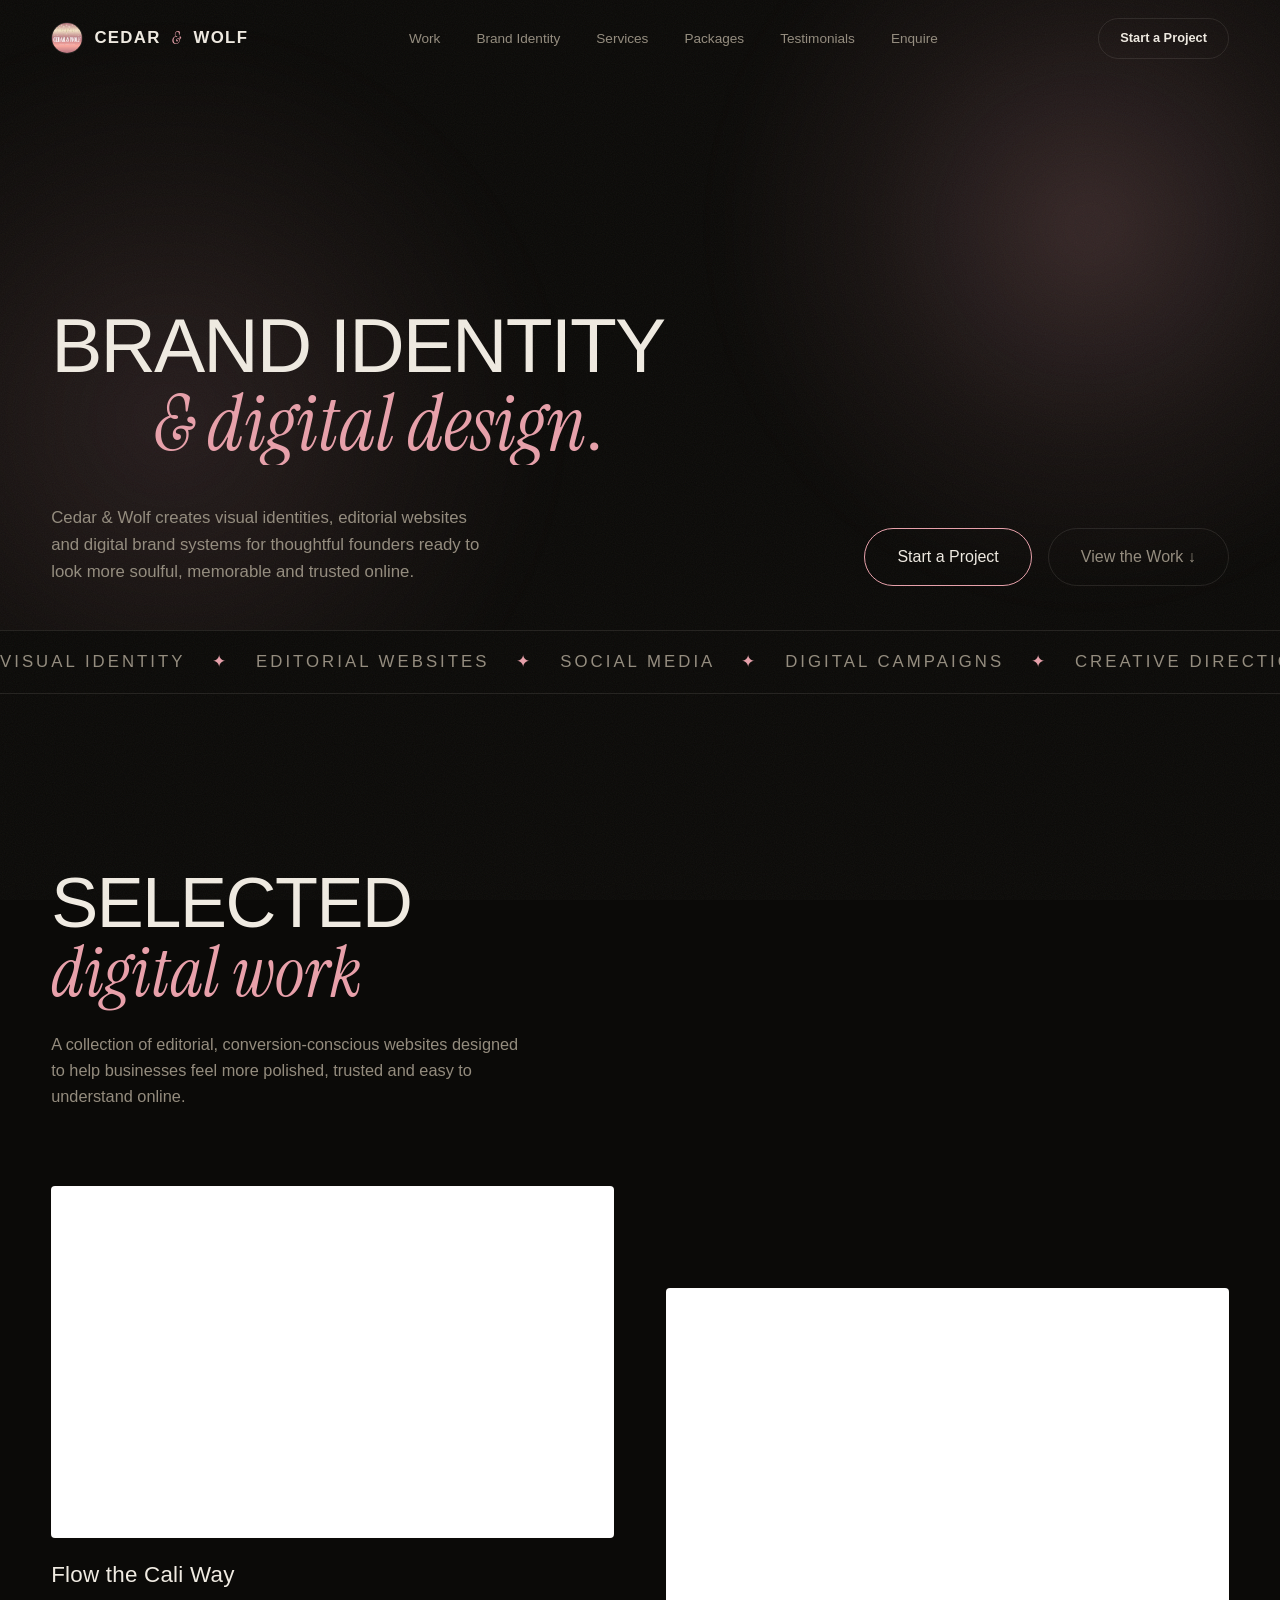
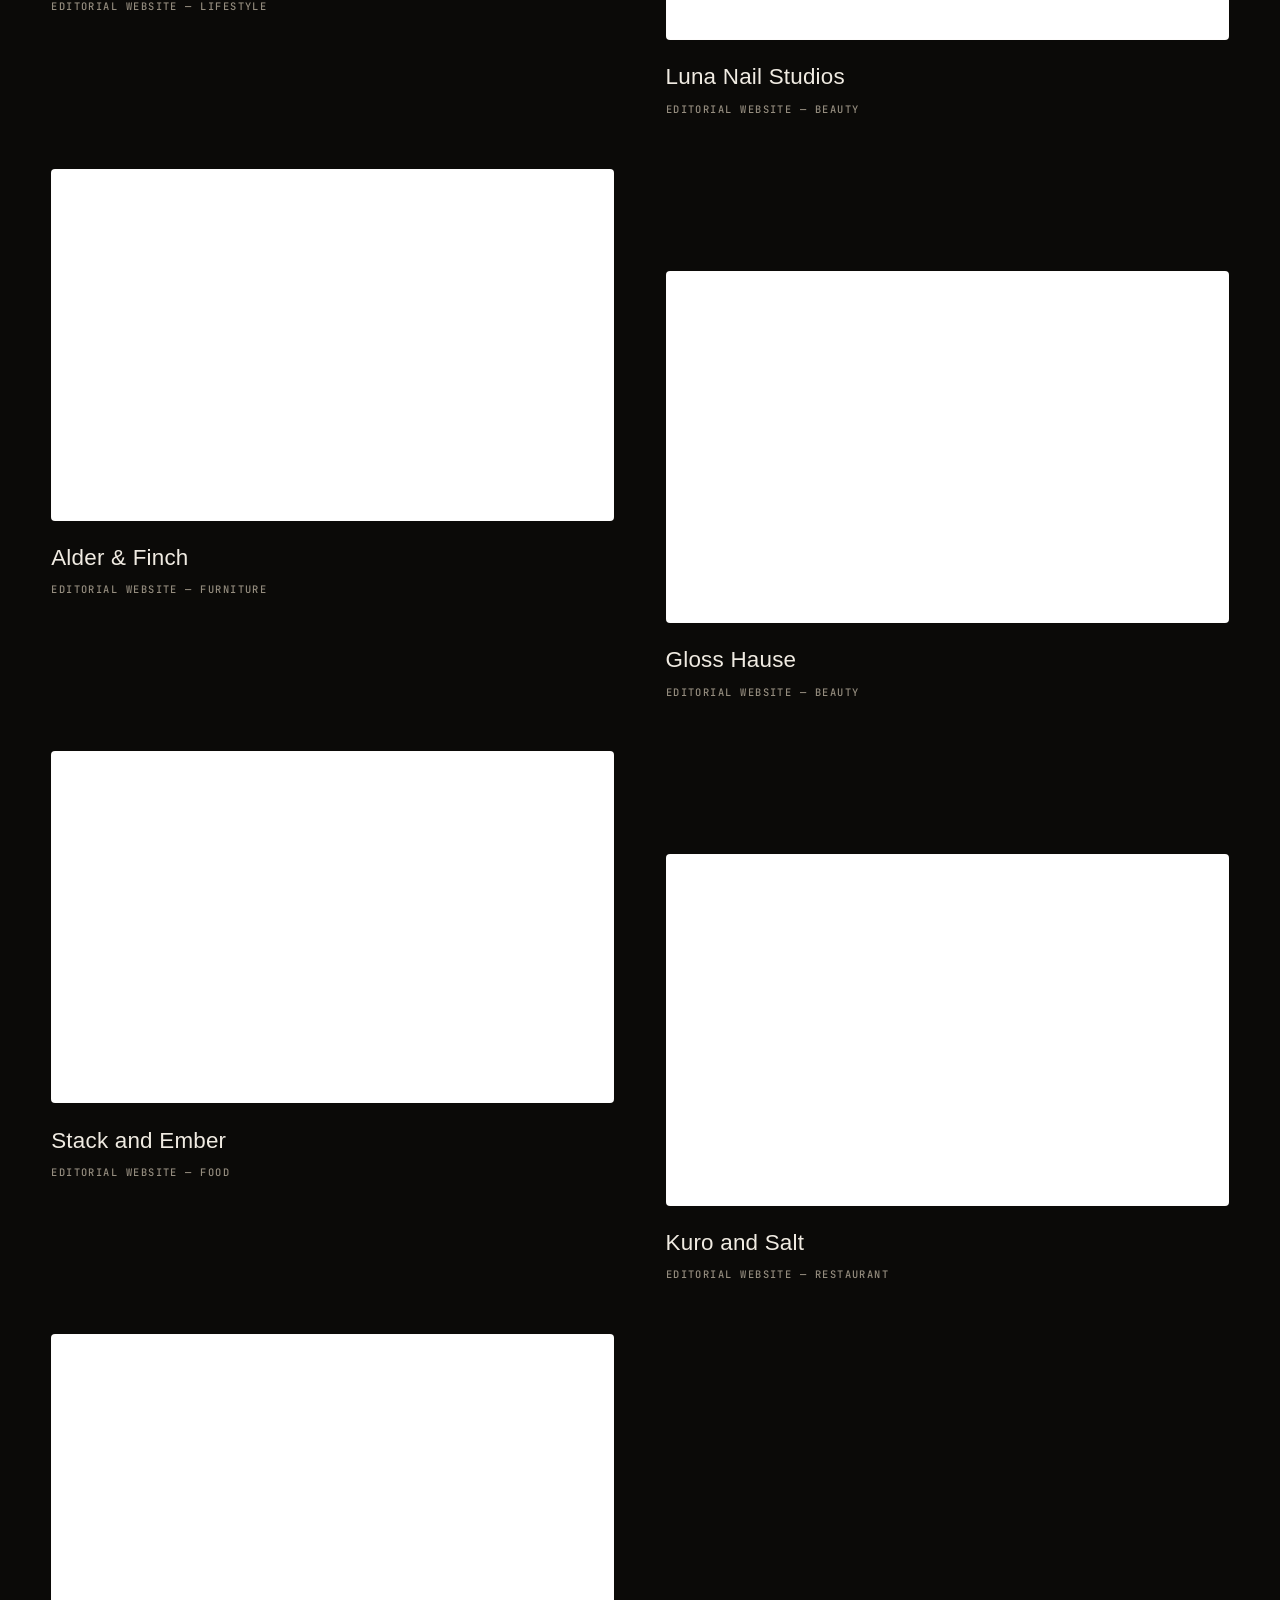
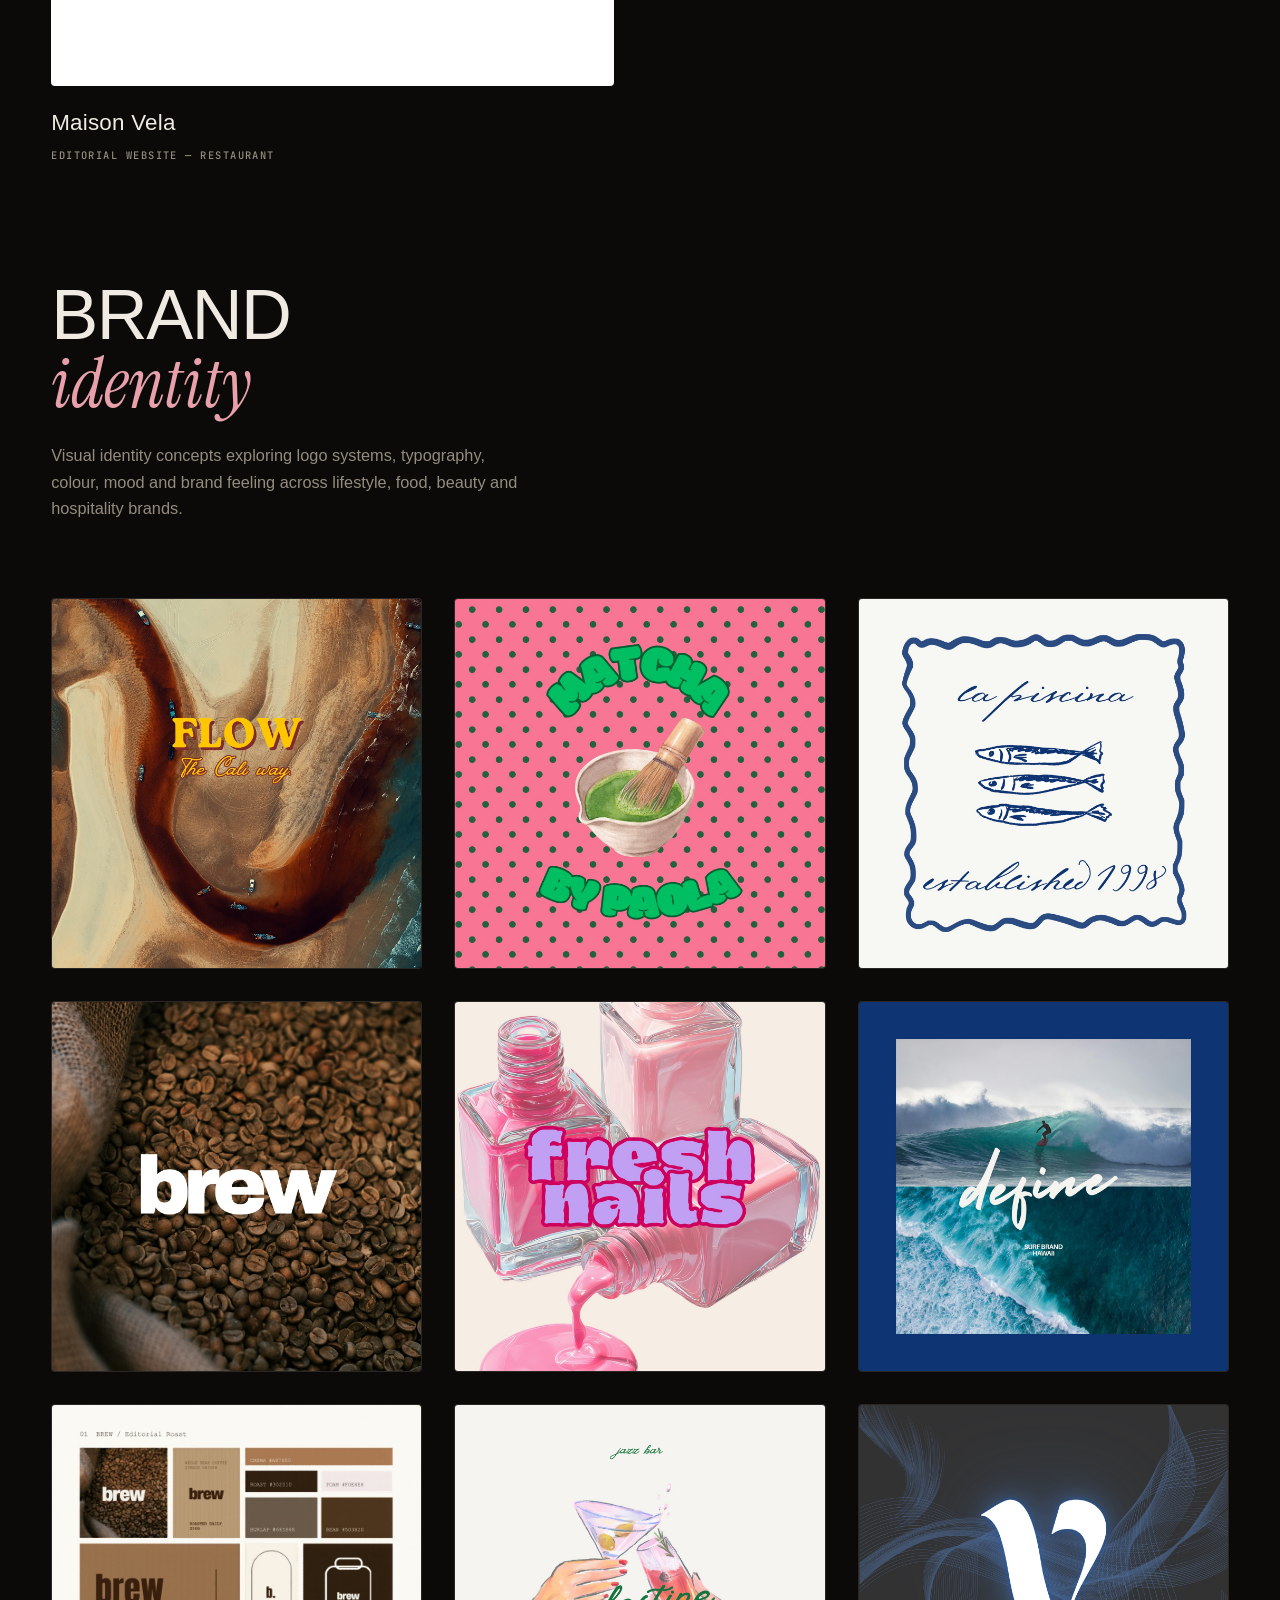
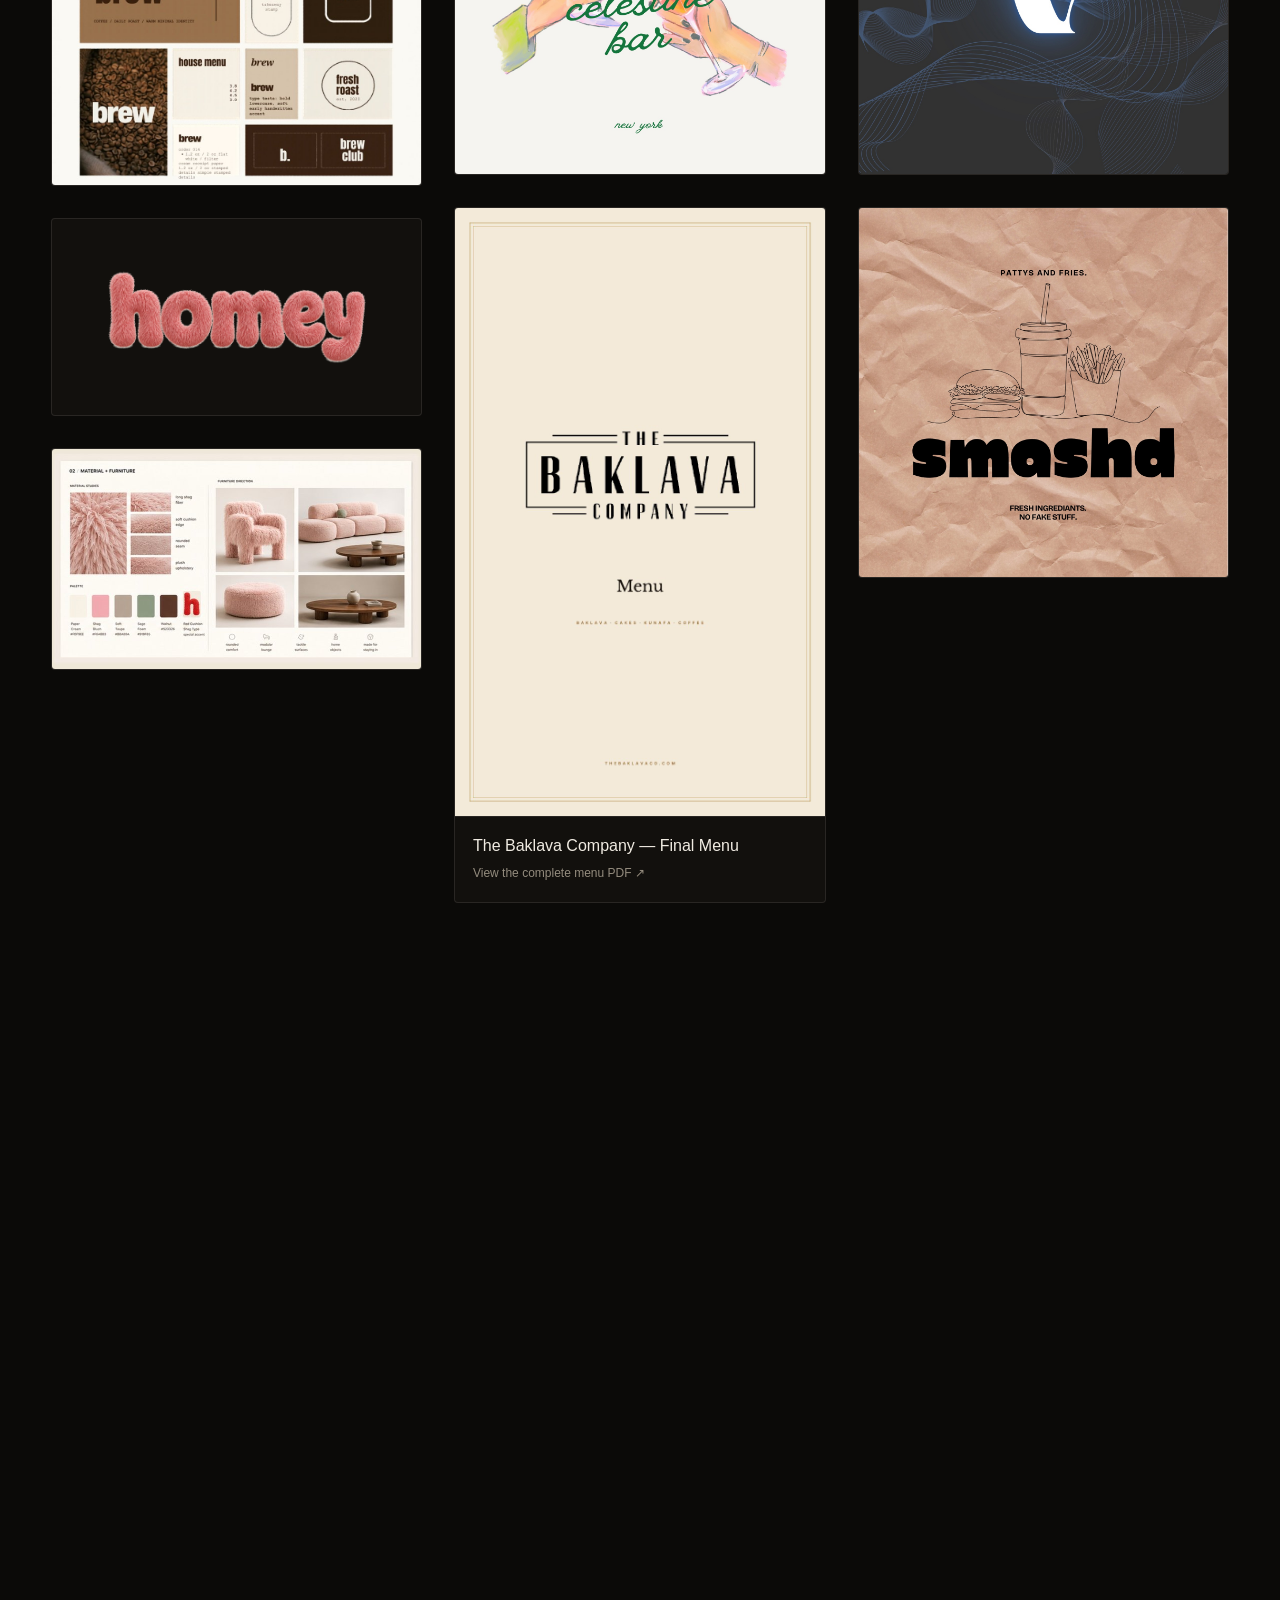
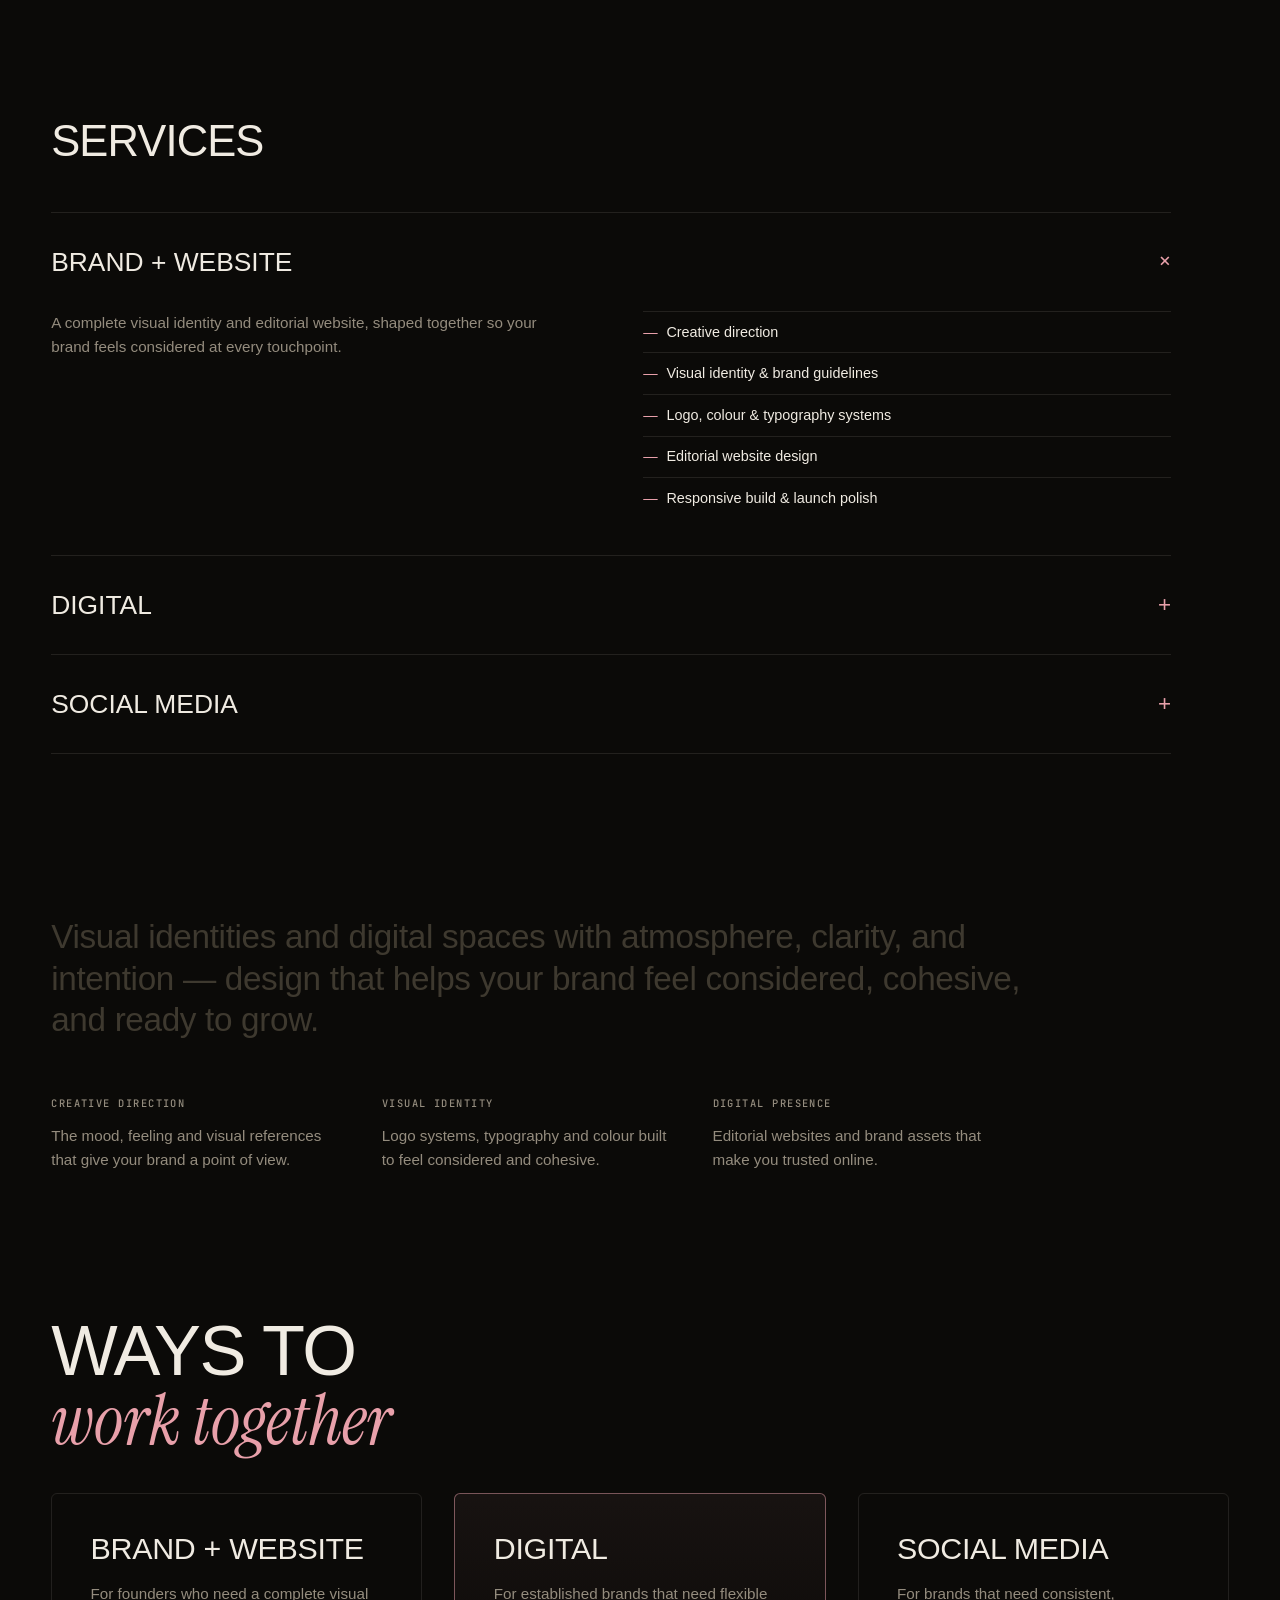
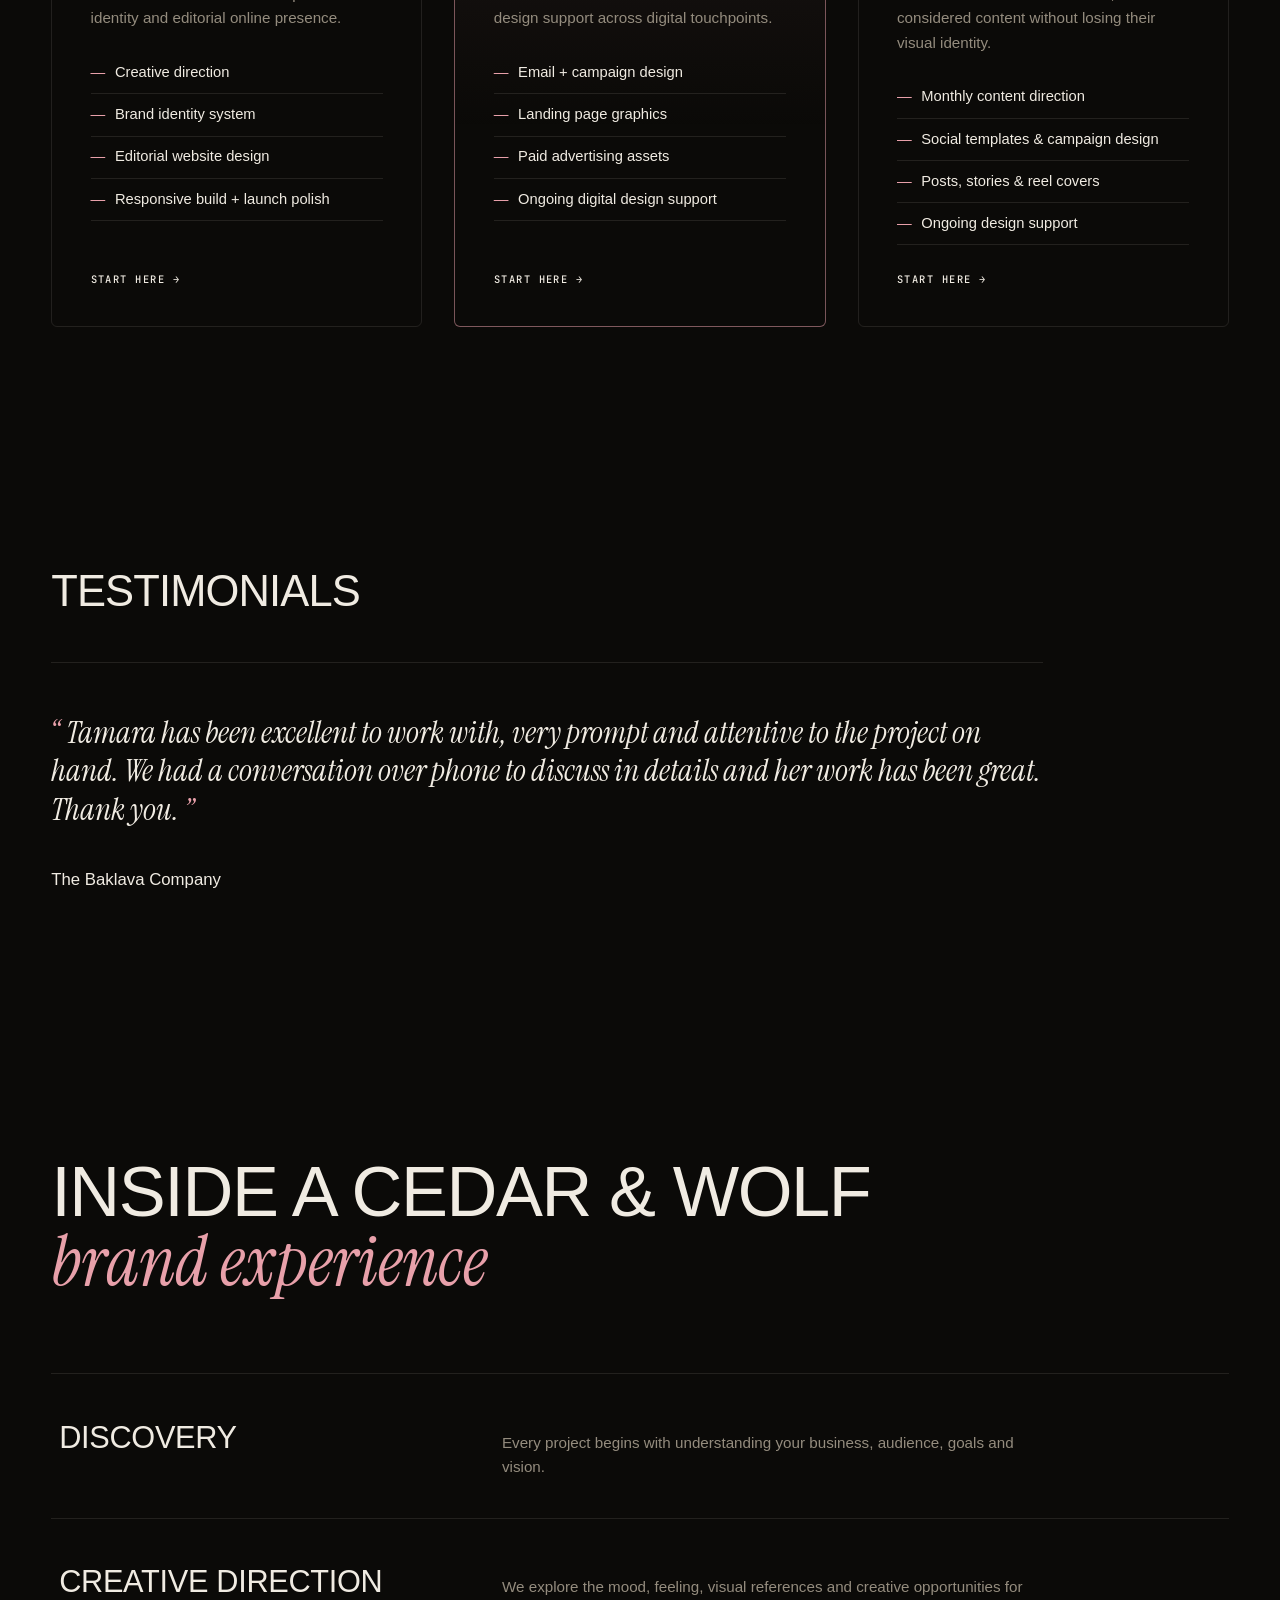
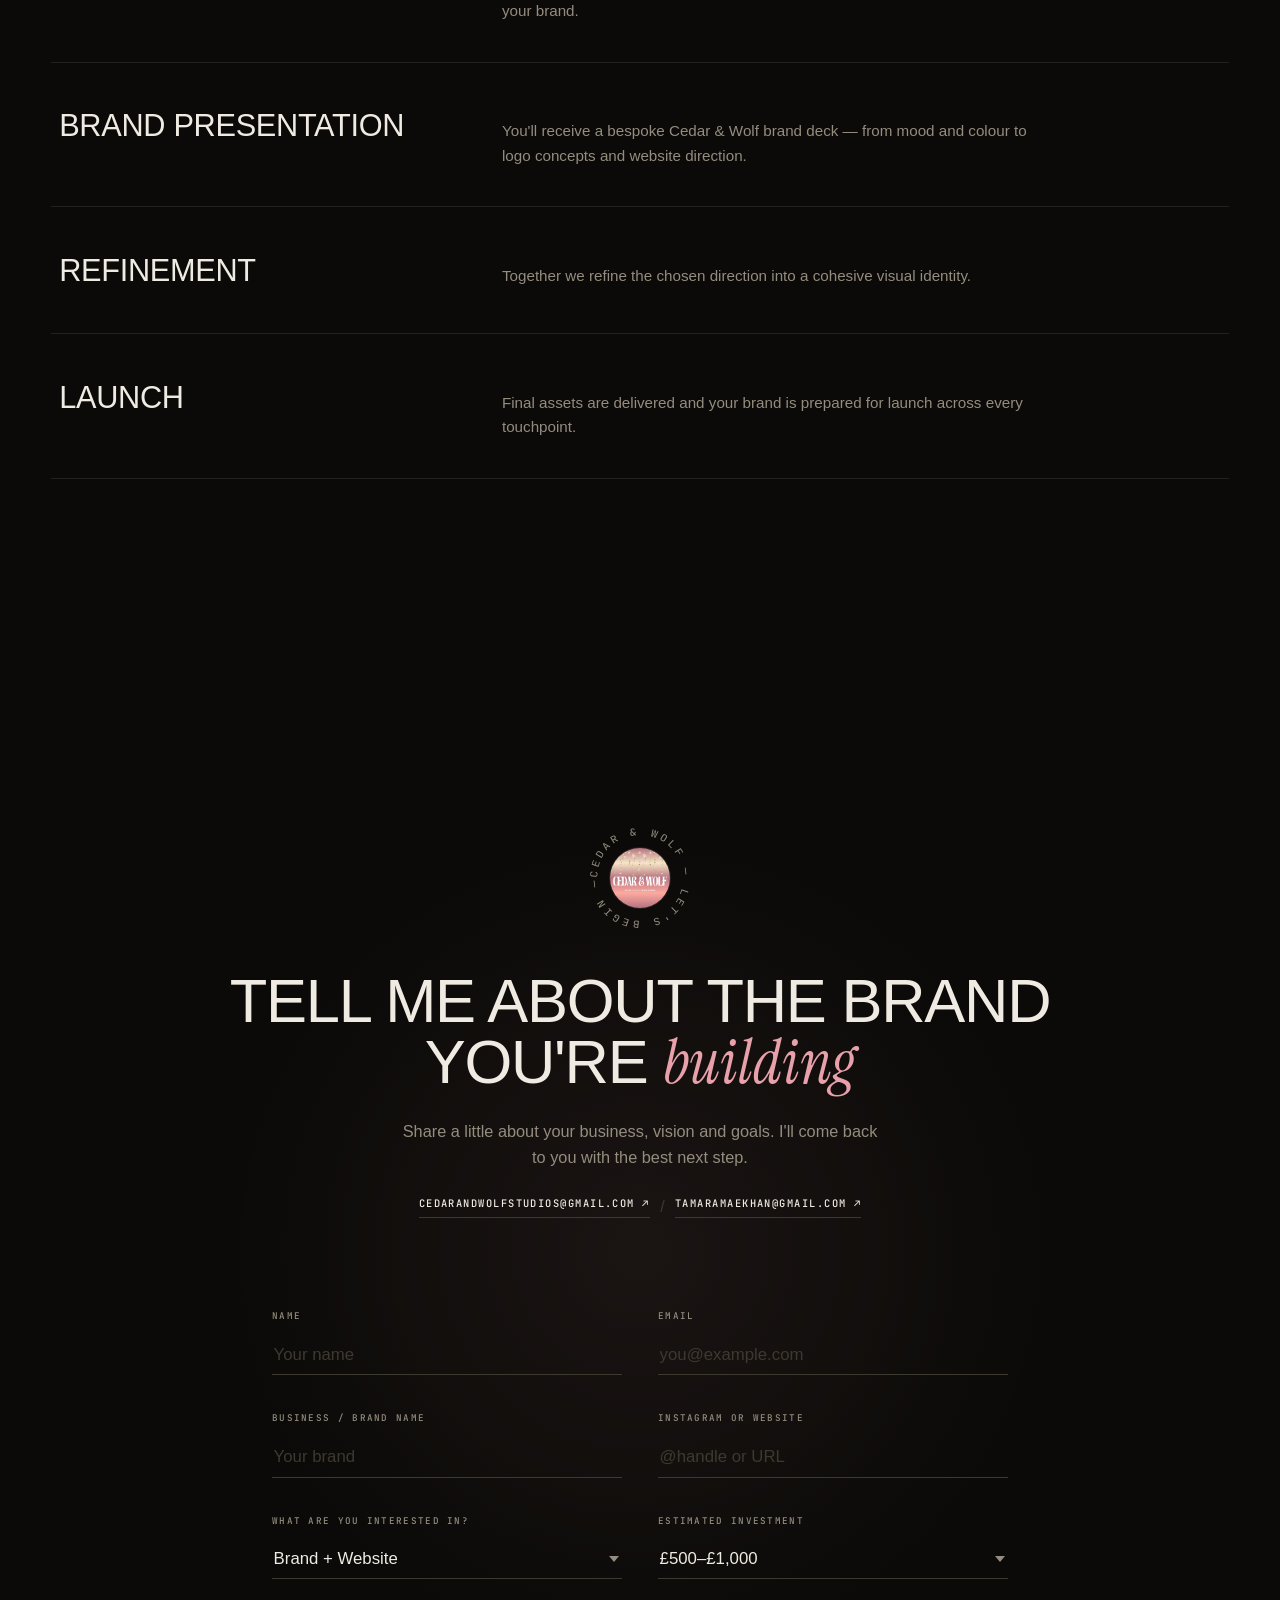
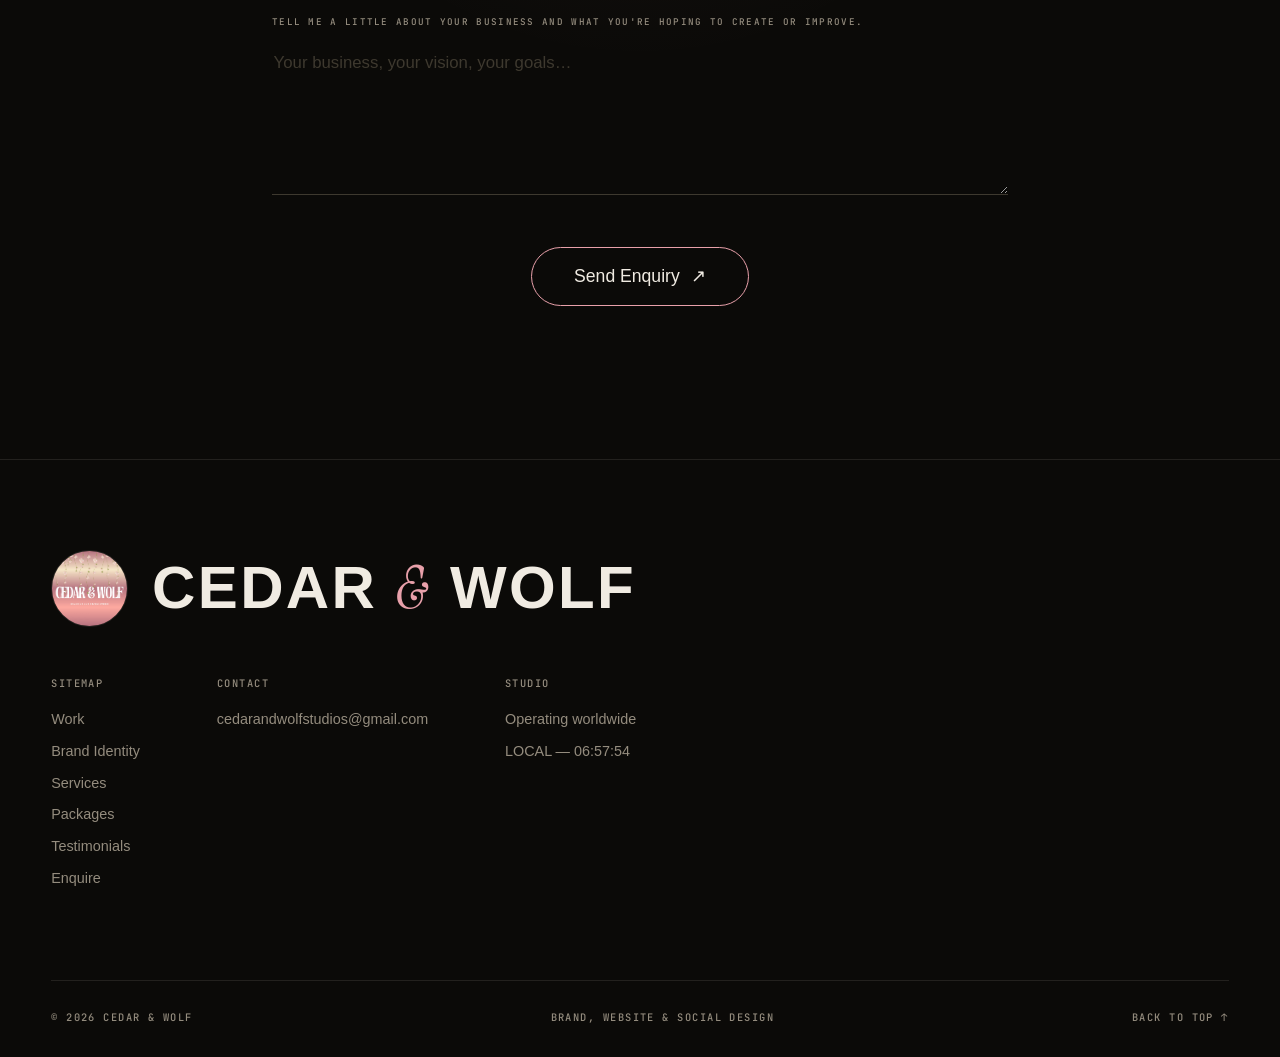
==== commit 43cf5de0: "Publish approved Cedar website" ====
--- a/index.html
+++ b/index.html
@@ -4,7 +4,7 @@
   <meta charset="UTF-8">
   <meta name="viewport" content="width=device-width, initial-scale=1.0">
   <title>Cedar &amp; Wolf — Editorial Website Design Studio</title>
-  <meta name="description" content="Editorial website design for thoughtful founders who want a polished, memorable and trusted online presence.">
+  <meta name="description" content="Brand identity, editorial website, social media and campaign design for thoughtful founders who want a polished, memorable and trusted presence.">
   <link rel="canonical" href="https://cedarandwolfstudios.com/">
   <meta property="og:type" content="website">
   <meta property="og:url" content="https://cedarandwolfstudios.com/">
@@ -24,7 +24,7 @@
   <link rel="preconnect" href="https://fonts.gstatic.com" crossorigin>
   <link href="https://api.fontshare.com/v2/css?f[]=clash-display@400,500,600&f[]=satoshi@400,500,700&display=swap" rel="stylesheet">
   <link href="https://fonts.googleapis.com/css2?family=JetBrains+Mono:wght@400;500&family=Instrument+Serif:ital@0;1&display=swap" rel="stylesheet">
-  <link rel="stylesheet" href="styles.css">
+  <link rel="stylesheet" href="styles.css?v=20260812-menu-testimonials">
 </head>
 <body>
 
@@ -43,7 +43,9 @@
     <nav class="nav__links">
       <a href="#work" data-hover>Work</a>
       <a href="#identity" data-hover>Brand Identity</a>
+      <a href="#services" data-hover>Services</a>
       <a href="#packages" data-hover>Packages</a>
+      <a href="#testimonial" data-hover>Testimonials</a>
       <a href="#enquire" data-hover>Enquire</a>
     </nav>
     <div class="nav__meta">
@@ -82,8 +84,8 @@
     <!-- ============ MARQUEE ============ -->
     <div class="marquee" aria-hidden="true">
       <div class="marquee__track">
-        <span>VISUAL IDENTITY <i>✦</i> EDITORIAL WEBSITES <i>✦</i> DIGITAL BRAND SYSTEMS <i>✦</i> CREATIVE DIRECTION <i>✦</i> LAUNCH POLISH <i>✦</i>&nbsp;</span>
-        <span>VISUAL IDENTITY <i>✦</i> EDITORIAL WEBSITES <i>✦</i> DIGITAL BRAND SYSTEMS <i>✦</i> CREATIVE DIRECTION <i>✦</i> LAUNCH POLISH <i>✦</i>&nbsp;</span>
+        <span>VISUAL IDENTITY <i>✦</i> EDITORIAL WEBSITES <i>✦</i> SOCIAL MEDIA <i>✦</i> DIGITAL CAMPAIGNS <i>✦</i> CREATIVE DIRECTION <i>✦</i>&nbsp;</span>
+        <span>VISUAL IDENTITY <i>✦</i> EDITORIAL WEBSITES <i>✦</i> SOCIAL MEDIA <i>✦</i> DIGITAL CAMPAIGNS <i>✦</i> CREATIVE DIRECTION <i>✦</i>&nbsp;</span>
       </div>
     </div>
 
@@ -116,13 +118,13 @@
             <span class="mono-label">EDITORIAL WEBSITE — BEAUTY</span>
           </div>
         </a>
-        <a class="project reveal" data-hover href="https://auraandfletcher.netlify.app/" target="_blank" rel="noreferrer">
-          <div class="project__visual">
-            <iframe src="https://auraandfletcher.netlify.app/" loading="eager" title="Aura and Fletcher — scrollable website preview"></iframe>
-          </div>
-          <div class="project__info">
-            <h3>Aura and Fletcher</h3>
-            <span class="mono-label">EDITORIAL WEBSITE — LIFESTYLE</span>
+        <a class="project reveal" data-hover href="https://alderandfinch.netlify.app/" target="_blank" rel="noreferrer">
+          <div class="project__visual">
+            <iframe src="https://alderandfinch.netlify.app/" loading="eager" title="Alder &amp; Finch — scrollable website preview"></iframe>
+          </div>
+          <div class="project__info">
+            <h3>Alder &amp; Finch</h3>
+            <span class="mono-label">EDITORIAL WEBSITE — FURNITURE</span>
           </div>
         </a>
         <a class="project project--offset reveal" data-hover href="https://glosshause.netlify.app" target="_blank" rel="noreferrer">
@@ -205,6 +207,15 @@
         <figure class="tile reveal" data-hover>
           <img src="assets/celestine-bar-branding.jpg" alt="Celestine Bar branding" loading="lazy">
         </figure>
+        <figure class="tile tile--captioned tile--menu reveal" data-hover>
+          <a href="assets/the-baklava-company-final-menu.pdf" target="_blank" rel="noreferrer" aria-label="Open The Baklava Company final menu PDF">
+            <img src="assets/the-baklava-company-final-menu-cover.jpg" alt="Cover of The Baklava Company final menu" loading="lazy">
+            <figcaption>
+              <span>The Baklava Company — Final Menu</span>
+              <small>View the complete menu PDF ↗</small>
+            </figcaption>
+          </a>
+        </figure>
         <figure class="tile reveal" data-hover>
           <img src="assets/remedy-beach-club.jpg" alt="Remedy Beach Club logo" loading="lazy">
         </figure>
@@ -226,6 +237,64 @@
         <figure class="tile reveal" data-hover>
           <img src="assets/vinces-pizza-identity.jpg" alt="Vince's Pizza branding" loading="lazy">
         </figure>
+      </div>
+    </section>
+
+    <!-- ============ SERVICES ============ -->
+    <section class="services section" id="services">
+      <h2 class="services__heading reveal">Services</h2>
+
+      <div class="services__list">
+        <details class="service reveal" open>
+          <summary>
+            <span>Brand + Website</span>
+            <span class="service__plus" aria-hidden="true">+</span>
+          </summary>
+          <div class="service__content">
+            <p>A complete visual identity and editorial website, shaped together so your brand feels considered at every touchpoint.</p>
+            <ul>
+              <li>Creative direction</li>
+              <li>Visual identity &amp; brand guidelines</li>
+              <li>Logo, colour &amp; typography systems</li>
+              <li>Editorial website design</li>
+              <li>Responsive build &amp; launch polish</li>
+            </ul>
+          </div>
+        </details>
+
+        <details class="service reveal">
+          <summary>
+            <span>Digital</span>
+            <span class="service__plus" aria-hidden="true">+</span>
+          </summary>
+          <div class="service__content">
+            <p>Flexible digital design support for campaigns, launches and everyday brand communications.</p>
+            <ul>
+              <li>Email flows &amp; campaign design</li>
+              <li>Website &amp; landing page graphics</li>
+              <li>Paid advertising design</li>
+              <li>Digital templates &amp; presentations</li>
+              <li>Ongoing design support</li>
+            </ul>
+          </div>
+        </details>
+
+        <details class="service reveal">
+          <summary>
+            <span>Social Media</span>
+            <span class="service__plus" aria-hidden="true">+</span>
+          </summary>
+          <div class="service__content">
+            <p>A considered social presence that keeps your brand recognisable, active and connected.</p>
+            <ul>
+              <li>Social strategy &amp; content direction</li>
+              <li>Monthly content planning</li>
+              <li>Posts, stories &amp; reel covers</li>
+              <li>Social campaigns &amp; branded templates</li>
+              <li>Ongoing content creation &amp; management</li>
+            </ul>
+          </div>
+        </details>
       </div>
     </section>
 
@@ -259,31 +328,57 @@
 
       <div class="packages__grid">
         <article class="package reveal" data-hover>
-          <h3 class="package__name">Brand Foundations</h3>
-          <p class="package__desc">For new or growing businesses ready to build a clear, elevated visual identity.</p>
+          <h3 class="package__name">Brand + Website</h3>
+          <p class="package__desc">For founders who need a complete visual identity and editorial online presence.</p>
           <ul class="package__list">
             <li>Creative direction</li>
-            <li>Moodboard + visual direction</li>
-            <li>Colour palette</li>
-            <li>Typography system</li>
+            <li>Brand identity system</li>
+            <li>Editorial website design</li>
+            <li>Responsive build + launch polish</li>
           </ul>
           <a href="#enquire" class="package__cta mono-label" data-hover>START HERE →</a>
         </article>
 
         <article class="package package--featured reveal" data-hover>
-          <span class="package__tag mono-label">MOST POPULAR</span>
-          <h3 class="package__name">Brand + Website</h3>
-          <p class="package__desc">For founders who need a complete visual identity and online presence.</p>
+          <h3 class="package__name">Digital</h3>
+          <p class="package__desc">For established brands that need flexible design support across digital touchpoints.</p>
           <ul class="package__list">
-            <li>Brand identity system</li>
-            <li>Editorial web design</li>
-            <li>Digital brand assets</li>
-            <li>Launch polish</li>
+            <li>Email + campaign design</li>
+            <li>Landing page graphics</li>
+            <li>Paid advertising assets</li>
+            <li>Ongoing digital design support</li>
           </ul>
           <a href="#enquire" class="package__cta mono-label" data-hover>START HERE →</a>
         </article>
 
-      </div>
+        <article class="package reveal" data-hover>
+          <h3 class="package__name">Social Media</h3>
+          <p class="package__desc">For brands that need consistent, considered content without losing their visual identity.</p>
+          <ul class="package__list">
+            <li>Monthly content direction</li>
+            <li>Social templates &amp; campaign design</li>
+            <li>Posts, stories &amp; reel covers</li>
+            <li>Ongoing design support</li>
+          </ul>
+          <a href="#enquire" class="package__cta mono-label" data-hover>START HERE →</a>
+        </article>
+
+      </div>
+    </section>
+
+    <!-- ============ TESTIMONIAL ============ -->
+    <section class="client-words section" id="testimonial">
+      <h2 class="testimonial__heading reveal">Testimonials</h2>
+      <figure class="testimonial reveal">
+        <blockquote>
+          Tamara has been excellent to work with, very prompt and attentive to the
+          project on hand. We had a conversation over phone to discuss in details
+          and her work has been great. Thank you.
+        </blockquote>
+        <figcaption>
+          <span class="testimonial__name">The Baklava Company</span>
+        </figcaption>
+      </figure>
     </section>
 
     <!-- ============ PROCESS ============ -->
@@ -380,10 +475,9 @@
           <div class="form__field">
             <label class="mono-label" for="f-interest">WHAT ARE YOU INTERESTED IN?</label>
             <select id="f-interest" name="interest">
-              <option>Brand Identity</option>
               <option>Brand + Website</option>
-              <option>Website Refresh</option>
-              <option>Ongoing Design Support</option>
+              <option>Digital</option>
+              <option>Social Media</option>
               <option>Not sure yet</option>
             </select>
           </div>
@@ -426,7 +520,9 @@
           <span class="mono-label">SITEMAP</span>
           <a href="#work" data-hover>Work</a>
           <a href="#identity" data-hover>Brand Identity</a>
+          <a href="#services" data-hover>Services</a>
           <a href="#packages" data-hover>Packages</a>
+          <a href="#testimonial" data-hover>Testimonials</a>
           <a href="#enquire" data-hover>Enquire</a>
         </div>
         <div>
@@ -442,11 +538,11 @@
     </div>
     <div class="footer__bottom">
       <span class="mono-label">© 2026 CEDAR &amp; WOLF</span>
-      <span class="mono-label">WEBSITE DESIGN &amp; VISUAL IDENTITY</span>
+      <span class="mono-label">BRAND, WEBSITE &amp; SOCIAL DESIGN</span>
       <a href="#top" class="mono-label" data-hover>BACK TO TOP ↑</a>
     </div>
   </footer>
 
-  <script src="script.js?v=20260804"></script>
+  <script src="script.js?v=20260811-refined"></script>
 </body>
 </html>
--- a/styles.css
+++ b/styles.css
@@ -329,7 +329,7 @@
 .hero__title {
   font-family: var(--font-display);
   font-weight: 500;
-  font-size: clamp(2.4rem, 8vw, 7.25rem);
+  font-size: clamp(2.4rem, 6vw, 5.4rem);
   line-height: 0.95;
   letter-spacing: -0.025em;
   text-transform: uppercase;
@@ -514,11 +514,123 @@
 
 .tile:hover img { transform: scale(1.04); }
 
+.tile--captioned figcaption {
+  padding: 1rem 1.1rem 1.15rem;
+  border-top: 1px solid var(--line);
+  font-family: var(--font-display);
+  font-size: 1rem;
+  font-weight: 500;
+}
+
+.tile--captioned figcaption span,
+.tile--captioned figcaption small {
+  display: block;
+}
+
+.tile--captioned figcaption small {
+  margin-top: 0.35rem;
+  color: var(--ink-dim);
+  font-family: var(--font-body);
+  font-size: 0.75rem;
+  font-weight: 400;
+}
+
+.tile--menu img {
+  aspect-ratio: 612 / 1008;
+  object-fit: cover;
+  object-position: top;
+}
+
+#testimonial { scroll-margin-top: 5rem; }
+
 /* transparent artwork (e.g. the fluffy Homey wordmark) sits on the dark tile */
 .tile--transparent {
   padding: clamp(1.5rem, 3vw, 2.5rem);
   display: flex;
   align-items: center;
+}
+
+/* ---------- Services ---------- */
+
+.services.section {
+  padding-top: clamp(3.5rem, 7vw, 6rem);
+  padding-bottom: clamp(3.5rem, 7vw, 6rem);
+}
+
+.services__heading,
+.testimonial__heading {
+  font-family: var(--font-display);
+  font-size: clamp(1.9rem, 3.4vw, 2.8rem);
+  font-weight: 500;
+  line-height: 1;
+  text-transform: uppercase;
+  letter-spacing: -0.02em;
+  margin-bottom: clamp(1.75rem, 4vw, 3rem);
+}
+
+.services__list {
+  max-width: 70rem;
+  border-top: 1px solid var(--line);
+}
+
+.service {
+  border-bottom: 1px solid var(--line);
+}
+
+.service summary {
+  list-style: none;
+  display: flex;
+  justify-content: space-between;
+  align-items: center;
+  gap: 1rem;
+  padding: clamp(1.15rem, 2.5vw, 1.75rem) 0;
+  cursor: pointer;
+  font-family: var(--font-display);
+  font-size: clamp(1.15rem, 2.2vw, 1.65rem);
+  font-weight: 500;
+  text-transform: uppercase;
+}
+
+.service summary::-webkit-details-marker { display: none; }
+
+.service__plus {
+  color: var(--accent);
+  font-size: 1.4rem;
+  line-height: 1;
+  transition: transform 0.35s var(--ease-out);
+}
+
+.service[open] .service__plus { transform: rotate(45deg); }
+
+.service__content {
+  display: grid;
+  grid-template-columns: minmax(0, 1fr) minmax(0, 1fr);
+  gap: clamp(1.5rem, 5vw, 5rem);
+  padding: 0 0 clamp(1.5rem, 3vw, 2.25rem);
+}
+
+.service__content p {
+  max-width: 32rem;
+  color: var(--ink-dim);
+  font-size: 0.95rem;
+}
+
+.service__content ul { list-style: none; }
+
+.service__content li {
+  border-top: 1px solid var(--line);
+  padding: 0.55rem 0;
+  font-size: 0.9rem;
+}
+
+.service__content li::before {
+  content: "—";
+  color: var(--accent);
+  margin-right: 0.55rem;
+}
+
+@media (max-width: 700px) {
+  .service__content { grid-template-columns: 1fr; gap: 1rem; }
 }
 
 /* ---------- Manifesto ---------- */
@@ -635,6 +747,43 @@
 }
 
 .package__cta:hover { color: var(--accent); letter-spacing: 0.2em; }
+
+/* ---------- Testimonial ---------- */
+
+.client-words.section {
+  padding-top: clamp(3.5rem, 7vw, 6rem);
+  padding-bottom: clamp(3.5rem, 7vw, 6rem);
+}
+
+.testimonial {
+  max-width: 62rem;
+  border-top: 1px solid var(--line);
+  padding-top: clamp(2rem, 4vw, 3.5rem);
+}
+
+.testimonial blockquote {
+  font-family: var(--font-serif);
+  font-style: italic;
+  font-size: clamp(1.35rem, 2.4vw, 2.1rem);
+  line-height: 1.25;
+  color: var(--ink);
+}
+
+.testimonial blockquote::before { content: "“"; color: var(--accent); }
+.testimonial blockquote::after { content: "”"; color: var(--accent); }
+
+.testimonial figcaption {
+  display: flex;
+  flex-direction: column;
+  gap: 0.35rem;
+  margin-top: clamp(1.5rem, 3vw, 2.5rem);
+}
+
+.testimonial__name {
+  font-family: var(--font-display);
+  font-weight: 500;
+  font-size: 1.05rem;
+}
 
 /* ---------- Process ---------- */
 
